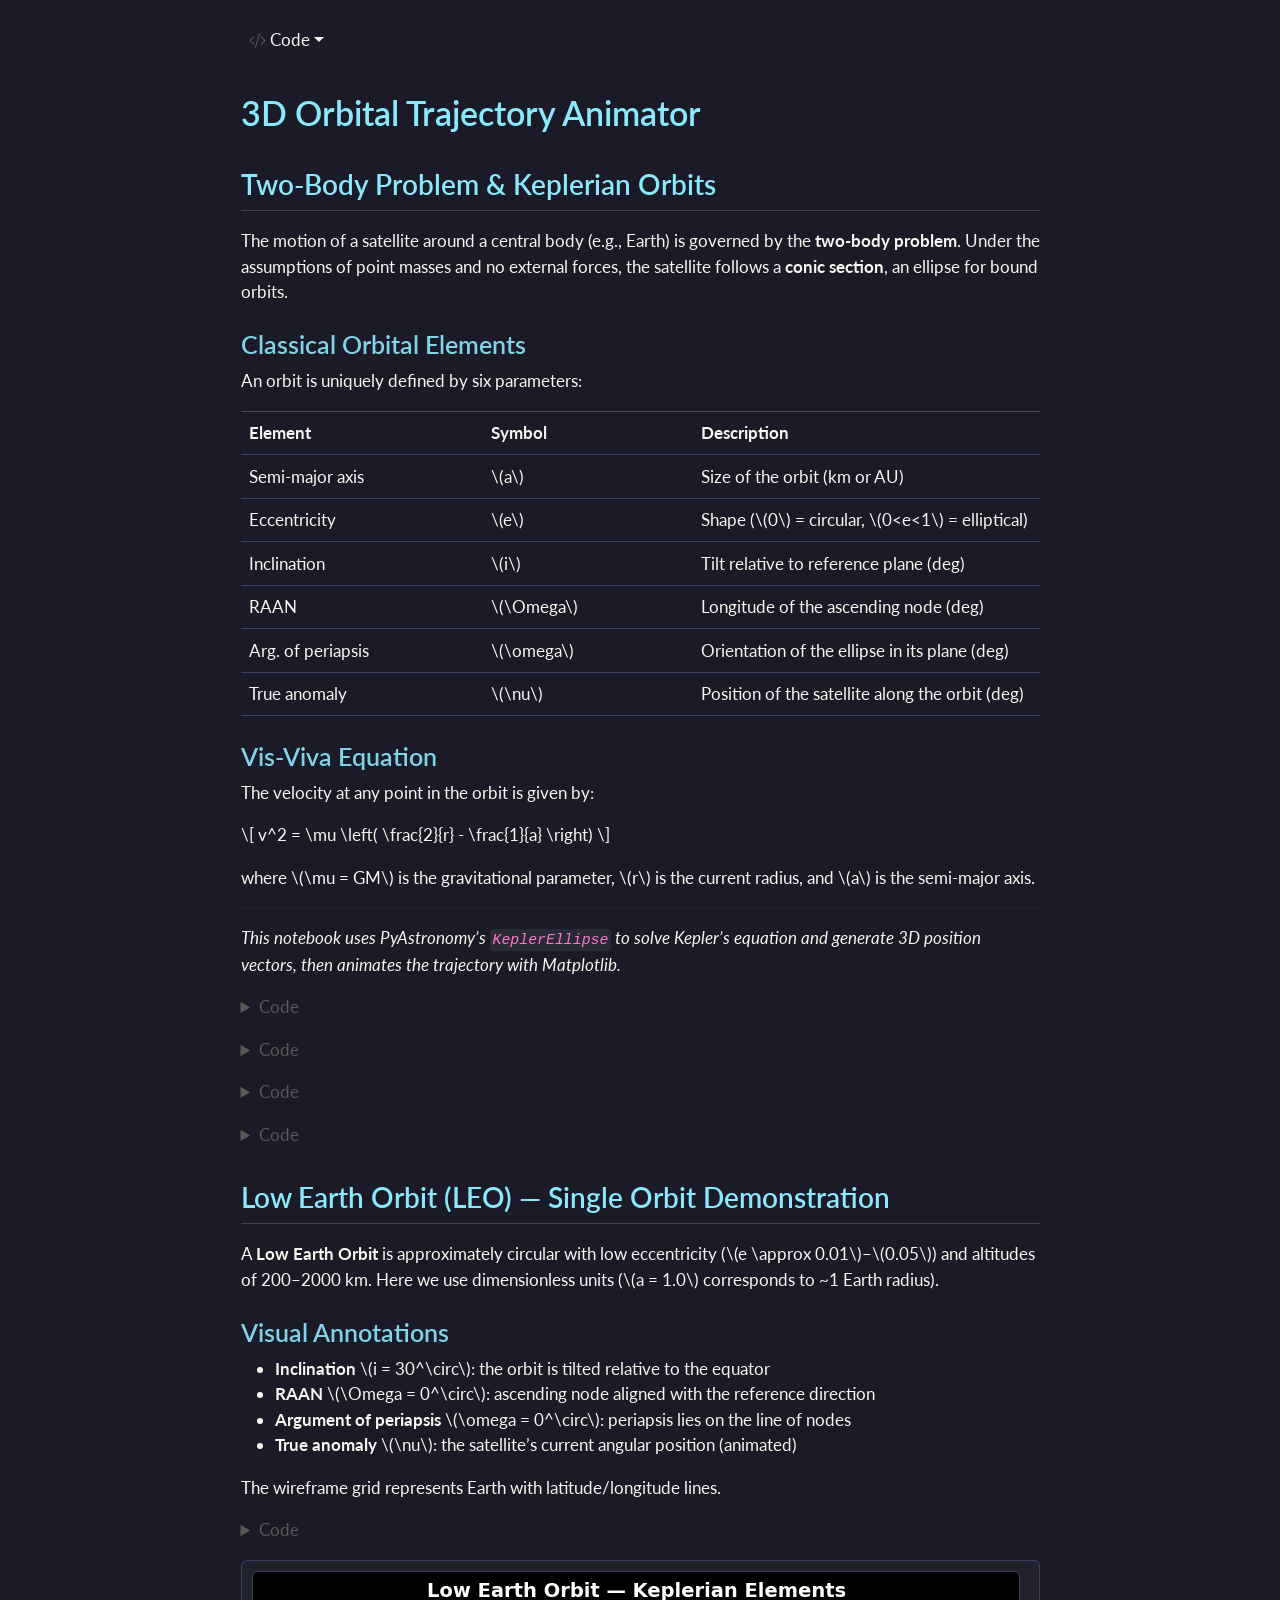
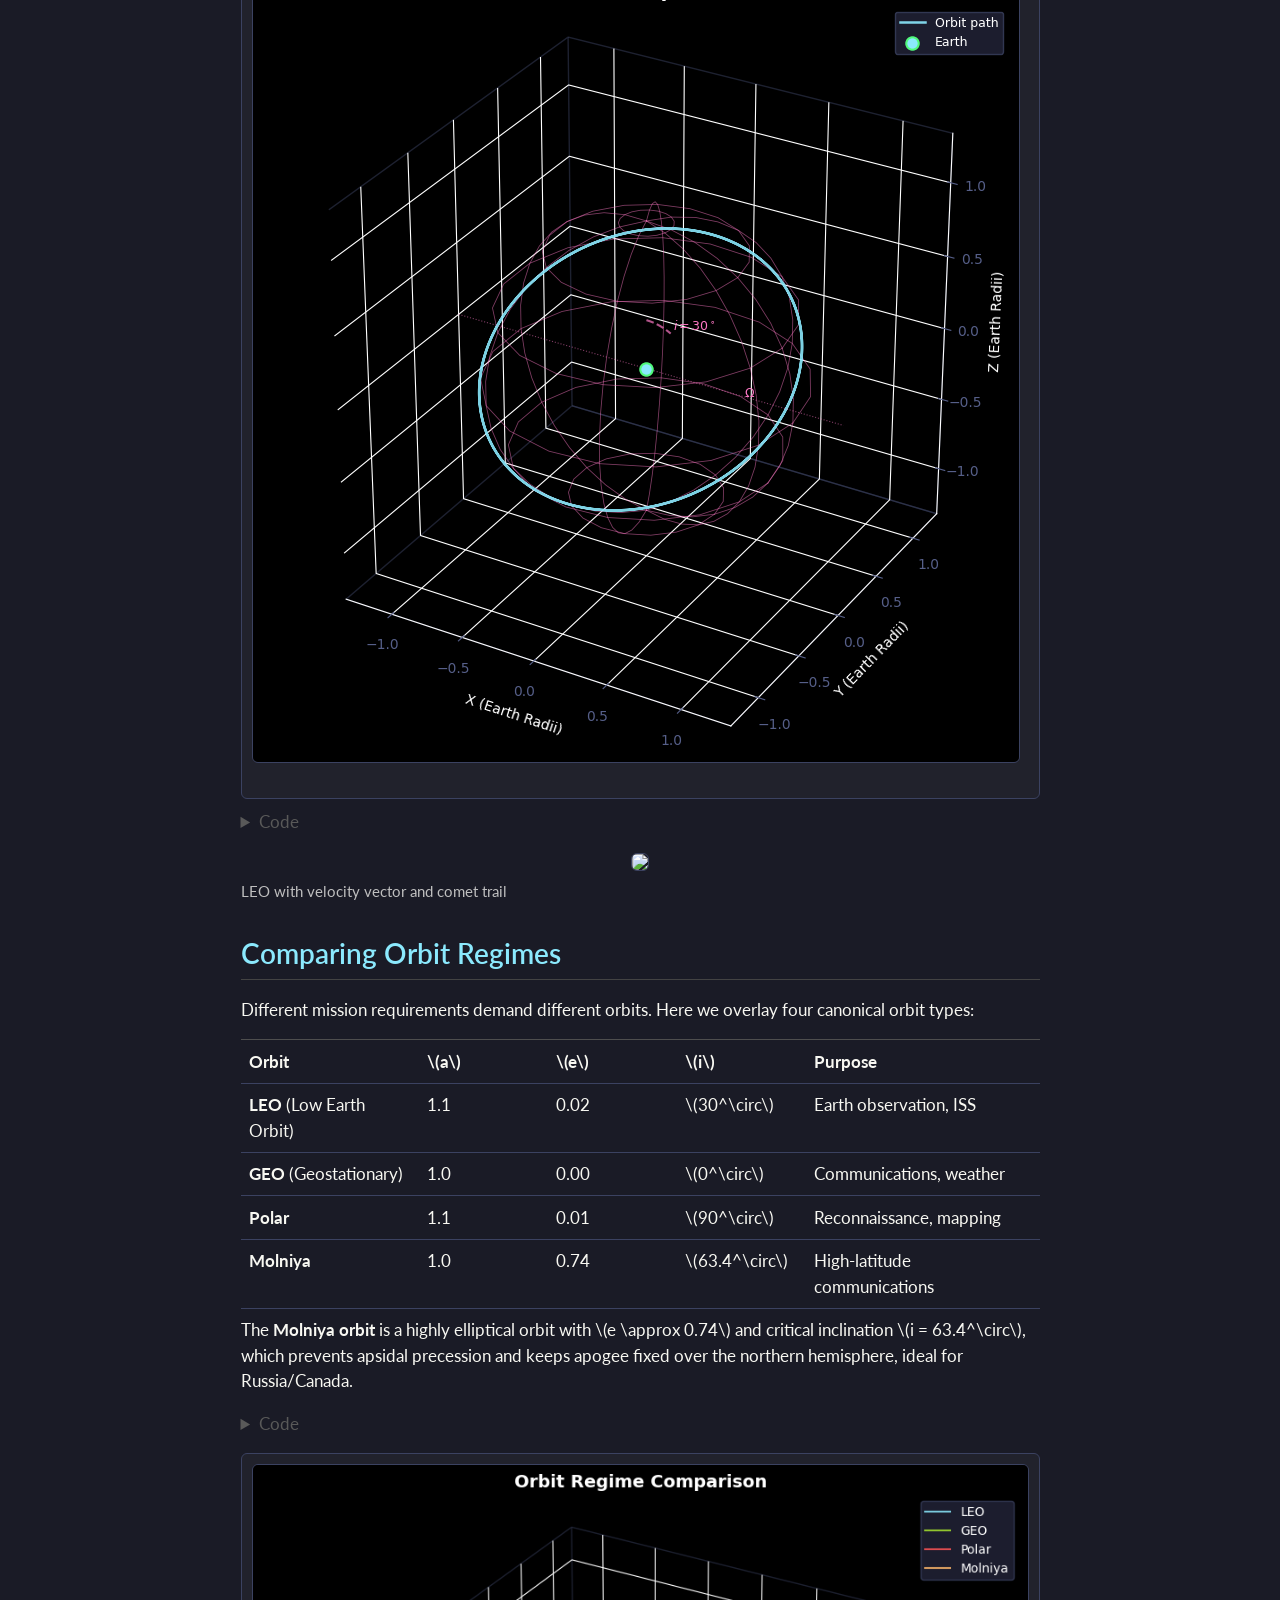
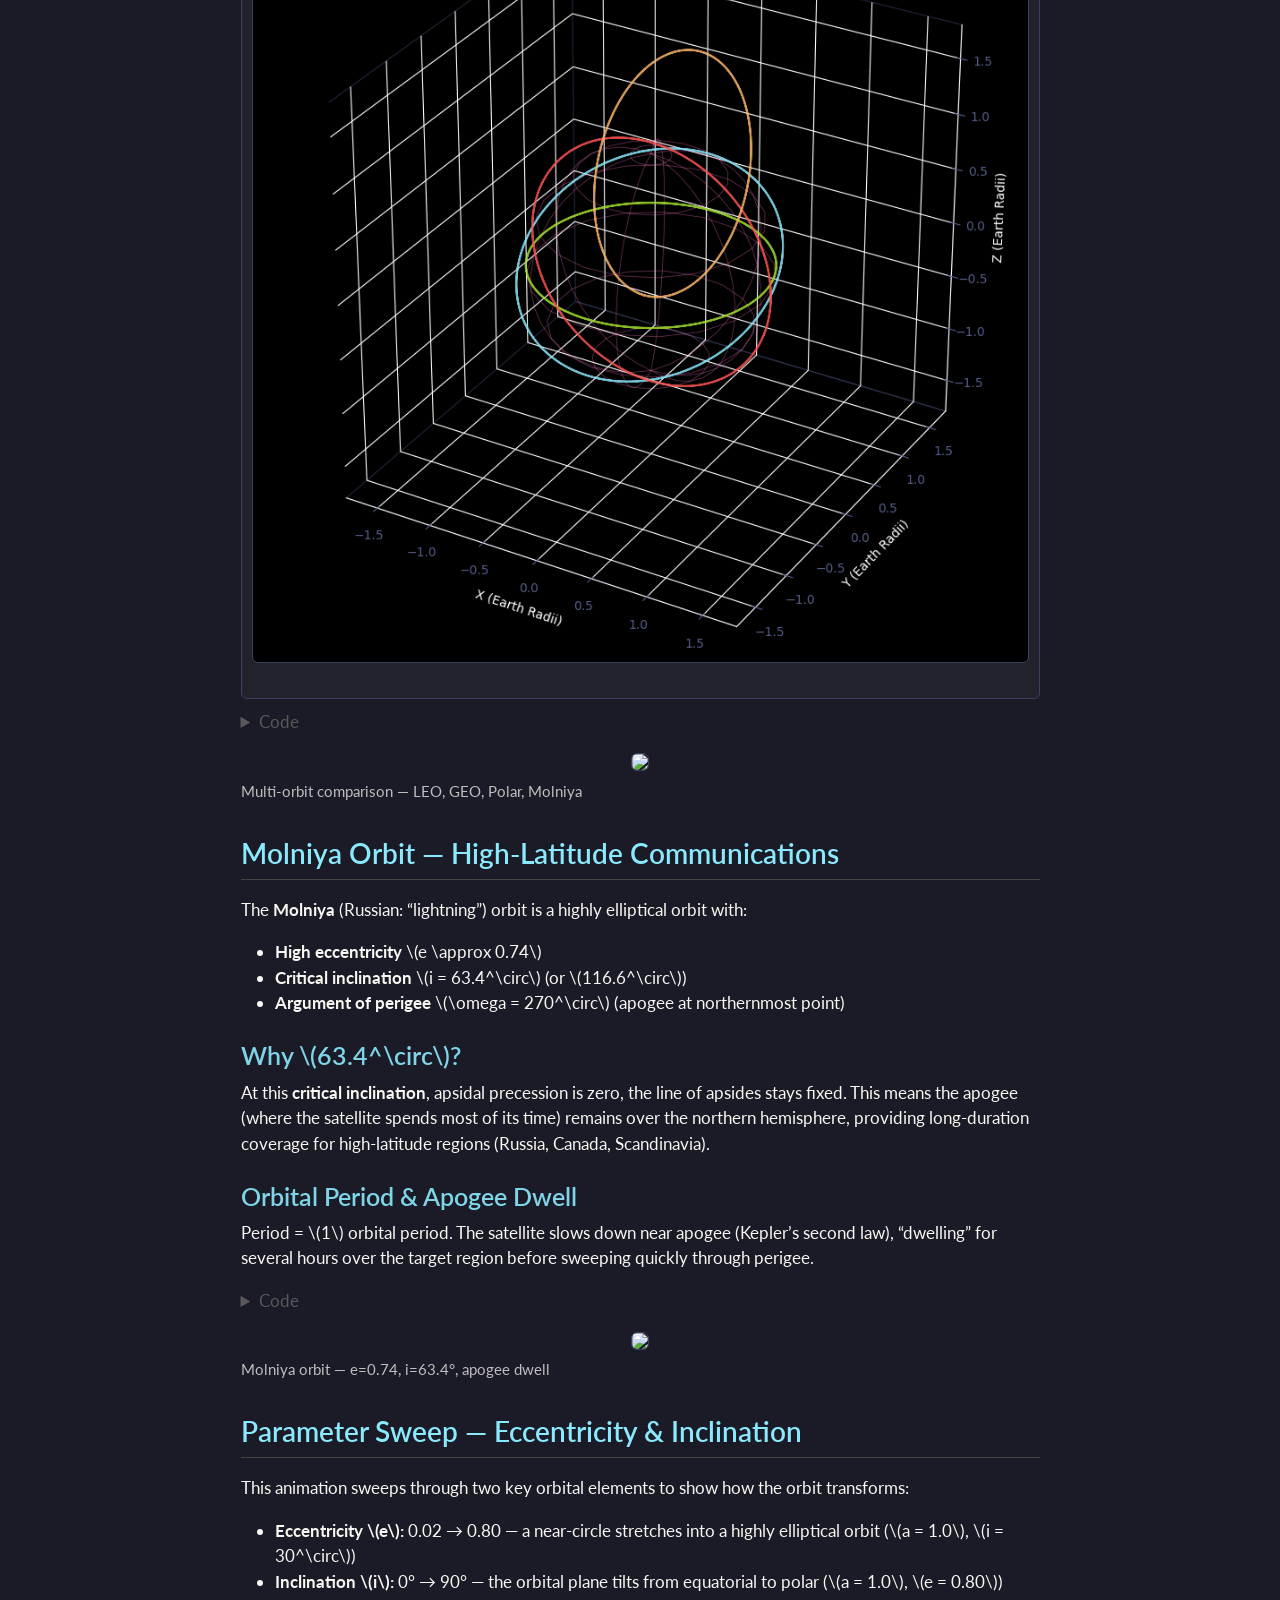
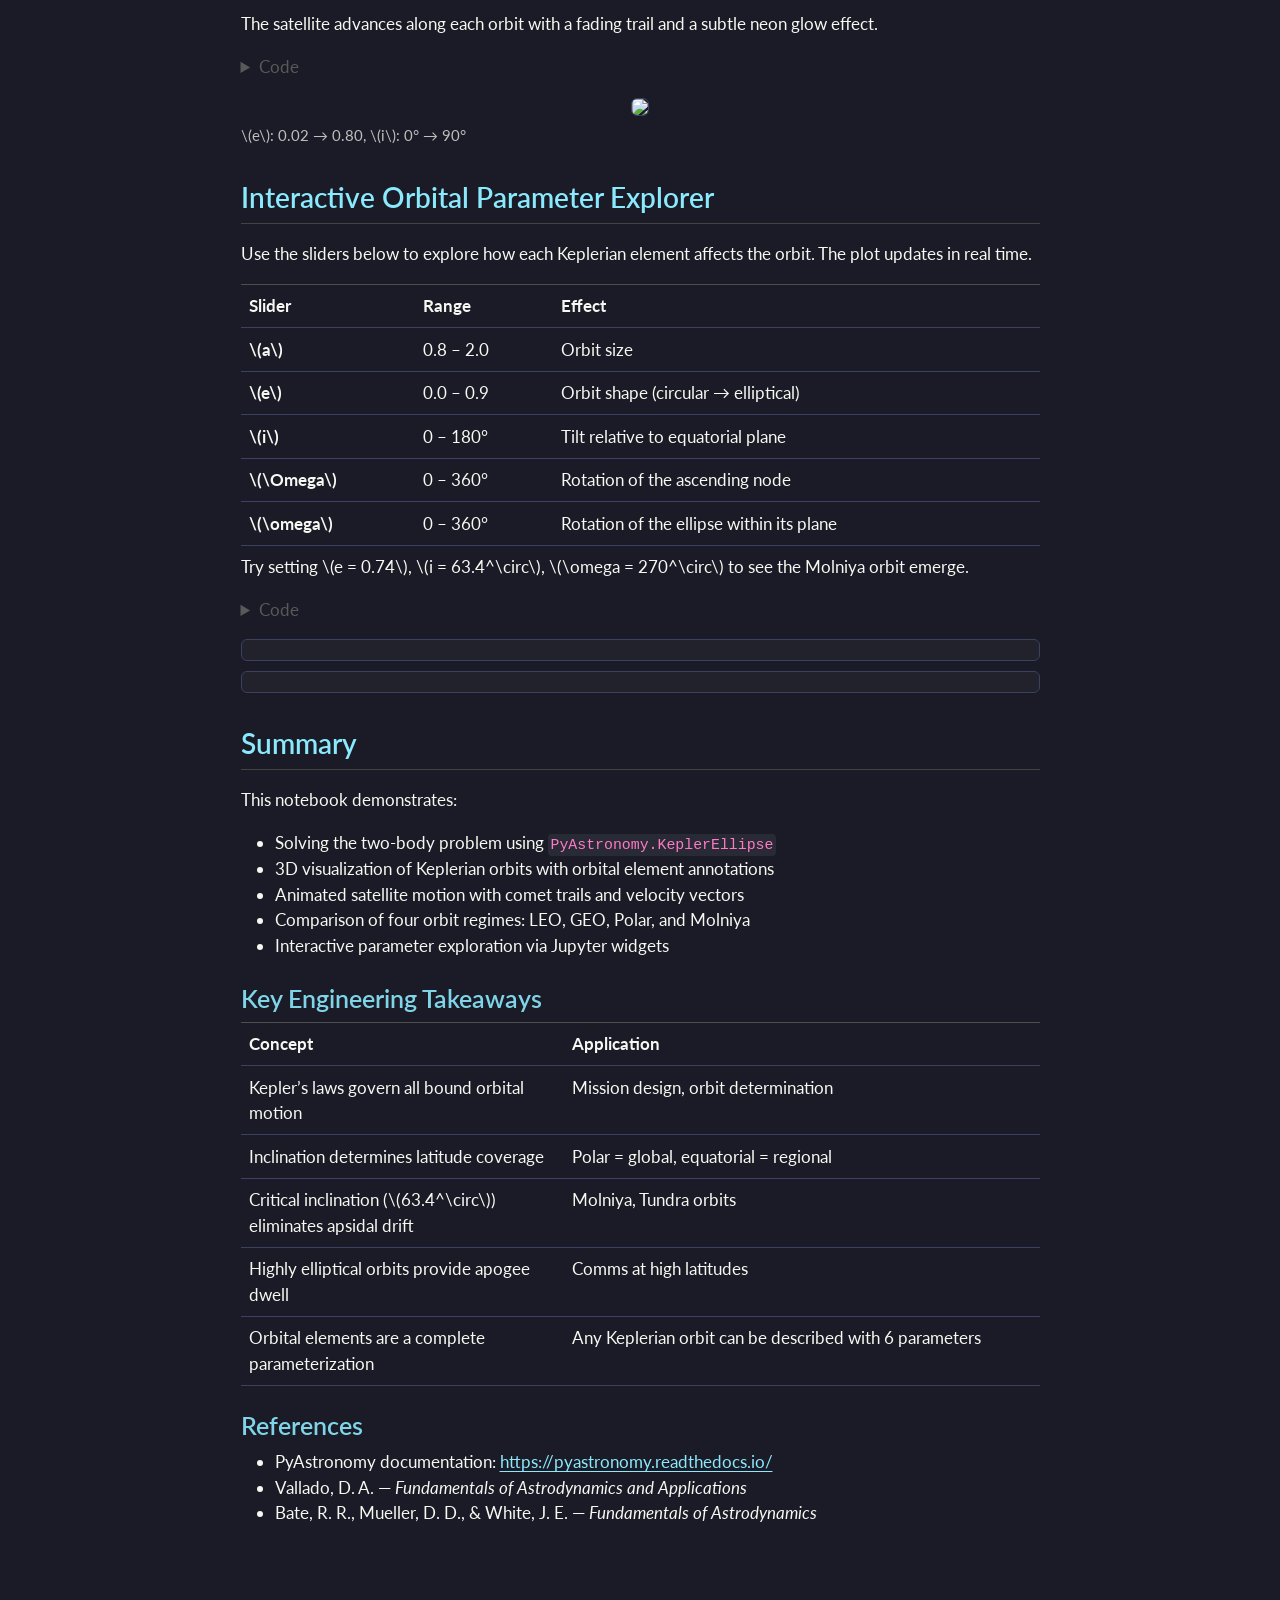
==== docs/index.html @ 3772745d "reorganize: create docs/ for GitHub Pages, src/ for notebook" ====
<!DOCTYPE html>
<html xmlns="http://www.w3.org/1999/xhtml" lang="en" xml:lang="en"><head>

<meta charset="utf-8">
<meta name="generator" content="quarto-1.9.37">

<meta name="viewport" content="width=device-width, initial-scale=1.0, user-scalable=yes">


<title>3D Orbital Trajectory Animator</title>
<style>
/* Default styles provided by pandoc.
** See https://pandoc.org/MANUAL.html#variables-for-html for config info.
*/
code{white-space: pre-wrap;}
span.smallcaps{font-variant: small-caps;}
div.columns{display: flex; gap: min(4vw, 1.5em);}
div.column{flex: auto; overflow-x: auto;}
div.hanging-indent{margin-left: 1.5em; text-indent: -1.5em;}
ul.task-list{list-style: none;}
ul.task-list li input[type="checkbox"] {
  width: 0.8em;
  margin: 0 0.8em 0.2em -1em; /* quarto-specific, see https://github.com/quarto-dev/quarto-cli/issues/4556 */ 
  vertical-align: middle;
}
/* CSS for syntax highlighting */
html { -webkit-text-size-adjust: 100%; }
pre > code.sourceCode { white-space: pre; position: relative; }
pre > code.sourceCode > span { display: inline-block; line-height: 1.25; }
pre > code.sourceCode > span:empty { height: 1.2em; }
.sourceCode { overflow: visible; }
code.sourceCode > span { color: inherit; text-decoration: inherit; }
div.sourceCode { margin: 1em 0; }
pre.sourceCode { margin: 0; }
@media screen {
div.sourceCode { overflow: auto; }
}
@media print {
pre > code.sourceCode { white-space: pre-wrap; }
pre > code.sourceCode > span { text-indent: -5em; padding-left: 5em; }
}
pre.numberSource code
  { counter-reset: source-line 0; }
pre.numberSource code > span
  { position: relative; left: -4em; counter-increment: source-line; }
pre.numberSource code > span > a:first-child::before
  { content: counter(source-line);
    position: relative; left: -1em; text-align: right; vertical-align: baseline;
    border: none; display: inline-block;
    -webkit-touch-callout: none; -webkit-user-select: none;
    -khtml-user-select: none; -moz-user-select: none;
    -ms-user-select: none; user-select: none;
    padding: 0 4px; width: 4em;
  }
pre.numberSource { margin-left: 3em;  padding-left: 4px; }
div.sourceCode
  {   }
@media screen {
pre > code.sourceCode > span > a:first-child::before { text-decoration: underline; }
}
</style>


<script src="https://cdn.jsdelivr.net/npm/jquery@3.5.1/dist/jquery.min.js" integrity="sha384-ZvpUoO/+PpLXR1lu4jmpXWu80pZlYUAfxl5NsBMWOEPSjUn/6Z/hRTt8+pR6L4N2" crossorigin="anonymous"></script><script src="orbit_files/libs/clipboard/clipboard.min.js"></script>
<script src="orbit_files/libs/quarto-html/quarto.js" type="module"></script>
<script src="orbit_files/libs/quarto-html/tabsets/tabsets.js" type="module"></script>
<script src="orbit_files/libs/quarto-html/popper.min.js"></script>
<script src="orbit_files/libs/quarto-html/tippy.umd.min.js"></script>
<script src="orbit_files/libs/quarto-html/anchor.min.js"></script>
<link href="orbit_files/libs/quarto-html/tippy.css" rel="stylesheet">
<link href="orbit_files/libs/quarto-html/quarto-syntax-highlighting-dark-0cda25dcbb8fe09c7138904322940710.css" rel="stylesheet" id="quarto-text-highlighting-styles">
<script src="orbit_files/libs/bootstrap/bootstrap.min.js"></script>
<link href="orbit_files/libs/bootstrap/bootstrap-icons.css" rel="stylesheet">
<link href="orbit_files/libs/bootstrap/bootstrap-71ffffcf2cde2f8da55c6de694be0aaf.min.css" rel="stylesheet" append-hash="true" id="quarto-bootstrap" data-mode="dark">
<script src="https://cdn.jsdelivr.net/npm/requirejs@2.3.6/require.min.js" integrity="sha384-c9c+LnTbwQ3aujuU7ULEPVvgLs+Fn6fJUvIGTsuu1ZcCf11fiEubah0ttpca4ntM sha384-6V1/AdqZRWk1KAlWbKBlGhN7VG4iE/yAZcO6NZPMF8od0vukrvr0tg4qY6NSrItx" crossorigin="anonymous"></script>

<script type="application/javascript">define('jquery', [],function() {return window.jQuery;})</script>
<script src="https://cdn.jsdelivr.net/npm/@jupyter-widgets/html-manager@*/dist/embed-amd.js" crossorigin="anonymous"></script>

  <script src="https://cdnjs.cloudflare.com/polyfill/v3/polyfill.min.js?features=es6"></script>
  <script defer="" src="https://cdn.jsdelivr.net/npm/mathjax@3/es5/tex-chtml-full.js" type="text/javascript"></script>

<script type="text/javascript">
const typesetMath = (el) => {
  if (window.MathJax) {
    // MathJax Typeset
    window.MathJax.typeset([el]);
  } else if (window.katex) {
    // KaTeX Render
    var mathElements = el.getElementsByClassName("math");
    var macros = [];
    for (var i = 0; i < mathElements.length; i++) {
      var texText = mathElements[i].firstChild;
      if (mathElements[i].tagName == "SPAN" && texText && texText.data) {
        window.katex.render(texText.data, mathElements[i], {
          displayMode: mathElements[i].classList.contains('display'),
          throwOnError: false,
          macros: macros,
          fleqn: false
        });
      }
    }
  }
}
window.Quarto = {
  typesetMath
};
</script>

<link rel="stylesheet" href="orbit.css">
</head>

<body class="fullcontent quarto-light">

<div id="quarto-content" class="page-columns page-rows-contents page-layout-article">

<main class="content" id="quarto-document-content">

<header id="title-block-header" class="quarto-title-block default">
<div class="quarto-title">
<div class="quarto-title-block"><div><h1 class="title">3D Orbital Trajectory Animator</h1><button type="button" class="btn code-tools-button dropdown-toggle" id="quarto-code-tools-menu" data-bs-toggle="dropdown" aria-expanded="false"><i class="bi"></i> Code</button><ul class="dropdown-menu dropdown-menu-end" aria-labelelledby="quarto-code-tools-menu"><li><a id="quarto-show-all-code" class="dropdown-item" href="javascript:void(0)" role="button">Show All Code</a></li><li><a id="quarto-hide-all-code" class="dropdown-item" href="javascript:void(0)" role="button">Hide All Code</a></li></ul></div></div>
</div>



<div class="quarto-title-meta">

    
  
    
  </div>
  


</header>


<section id="d-orbital-trajectory-animator" class="level1">
<h1>3D Orbital Trajectory Animator</h1>
<section id="two-body-problem-keplerian-orbits" class="level2">
<h2 class="anchored" data-anchor-id="two-body-problem-keplerian-orbits">Two-Body Problem &amp; Keplerian Orbits</h2>
<p>The motion of a satellite around a central body (e.g., Earth) is governed by the <strong>two-body problem</strong>. Under the assumptions of point masses and no external forces, the satellite follows a <strong>conic section</strong>, an ellipse for bound orbits.</p>
<section id="classical-orbital-elements" class="level3">
<h3 class="anchored" data-anchor-id="classical-orbital-elements">Classical Orbital Elements</h3>
<p>An orbit is uniquely defined by six parameters:</p>
<table class="caption-top table">
<colgroup>
<col style="width: 30%">
<col style="width: 26%">
<col style="width: 43%">
</colgroup>
<thead>
<tr class="header">
<th>Element</th>
<th>Symbol</th>
<th>Description</th>
</tr>
</thead>
<tbody>
<tr class="odd">
<td>Semi-major axis</td>
<td><span class="math inline">\(a\)</span></td>
<td>Size of the orbit (km or AU)</td>
</tr>
<tr class="even">
<td>Eccentricity</td>
<td><span class="math inline">\(e\)</span></td>
<td>Shape (<span class="math inline">\(0\)</span> = circular, <span class="math inline">\(0&lt;e&lt;1\)</span> = elliptical)</td>
</tr>
<tr class="odd">
<td>Inclination</td>
<td><span class="math inline">\(i\)</span></td>
<td>Tilt relative to reference plane (deg)</td>
</tr>
<tr class="even">
<td>RAAN</td>
<td><span class="math inline">\(\Omega\)</span></td>
<td>Longitude of the ascending node (deg)</td>
</tr>
<tr class="odd">
<td>Arg. of periapsis</td>
<td><span class="math inline">\(\omega\)</span></td>
<td>Orientation of the ellipse in its plane (deg)</td>
</tr>
<tr class="even">
<td>True anomaly</td>
<td><span class="math inline">\(\nu\)</span></td>
<td>Position of the satellite along the orbit (deg)</td>
</tr>
</tbody>
</table>
</section>
<section id="vis-viva-equation" class="level3">
<h3 class="anchored" data-anchor-id="vis-viva-equation">Vis-Viva Equation</h3>
<p>The velocity at any point in the orbit is given by:</p>
<p><span class="math display">\[
v^2 = \mu \left( \frac{2}{r} - \frac{1}{a} \right)
\]</span></p>
<p>where <span class="math inline">\(\mu = GM\)</span> is the gravitational parameter, <span class="math inline">\(r\)</span> is the current radius, and <span class="math inline">\(a\)</span> is the semi-major axis.</p>
<hr>
<p><em>This notebook uses PyAstronomy’s <code>KeplerEllipse</code> to solve Kepler’s equation and generate 3D position vectors, then animates the trajectory with Matplotlib.</em></p>
<div id="0d60ed4e" class="cell" data-execution_count="95">
<details class="code-fold">
<summary>Code</summary>
<div class="code-copy-outer-scaffold"><div class="sourceCode cell-code" id="cb1"><pre class="sourceCode python code-with-copy"><code class="sourceCode python"><span id="cb1-1"><a href="#cb1-1" aria-hidden="true" tabindex="-1"></a><span class="im">import</span> numpy <span class="im">as</span> np</span>
<span id="cb1-2"><a href="#cb1-2" aria-hidden="true" tabindex="-1"></a><span class="im">import</span> matplotlib.pyplot <span class="im">as</span> plt</span>
<span id="cb1-3"><a href="#cb1-3" aria-hidden="true" tabindex="-1"></a><span class="im">from</span> matplotlib <span class="im">import</span> animation</span>
<span id="cb1-4"><a href="#cb1-4" aria-hidden="true" tabindex="-1"></a><span class="im">from</span> matplotlib.animation <span class="im">import</span> PillowWriter</span>
<span id="cb1-5"><a href="#cb1-5" aria-hidden="true" tabindex="-1"></a><span class="im">from</span> matplotlib.patches <span class="im">import</span> FancyArrowPatch</span>
<span id="cb1-6"><a href="#cb1-6" aria-hidden="true" tabindex="-1"></a><span class="im">from</span> mpl_toolkits.mplot3d <span class="im">import</span> proj3d</span>
<span id="cb1-7"><a href="#cb1-7" aria-hidden="true" tabindex="-1"></a><span class="im">from</span> PyAstronomy <span class="im">import</span> pyasl</span>
<span id="cb1-8"><a href="#cb1-8" aria-hidden="true" tabindex="-1"></a></span>
<span id="cb1-9"><a href="#cb1-9" aria-hidden="true" tabindex="-1"></a>plt.rcParams.update(</span>
<span id="cb1-10"><a href="#cb1-10" aria-hidden="true" tabindex="-1"></a>    {</span>
<span id="cb1-11"><a href="#cb1-11" aria-hidden="true" tabindex="-1"></a>        <span class="st">"figure.facecolor"</span>: <span class="st">"#1a1b26"</span>,</span>
<span id="cb1-12"><a href="#cb1-12" aria-hidden="true" tabindex="-1"></a>        <span class="st">"axes.facecolor"</span>: <span class="st">"#1a1b26"</span>,</span>
<span id="cb1-13"><a href="#cb1-13" aria-hidden="true" tabindex="-1"></a>        <span class="st">"axes.edgecolor"</span>: <span class="st">"#3b4261"</span>,</span>
<span id="cb1-14"><a href="#cb1-14" aria-hidden="true" tabindex="-1"></a>        <span class="st">"axes.labelcolor"</span>: <span class="st">"#f8f8f2"</span>,</span>
<span id="cb1-15"><a href="#cb1-15" aria-hidden="true" tabindex="-1"></a>        <span class="st">"text.color"</span>: <span class="st">"#f8f8f2"</span>,</span>
<span id="cb1-16"><a href="#cb1-16" aria-hidden="true" tabindex="-1"></a>        <span class="st">"xtick.color"</span>: <span class="st">"#565f89"</span>,</span>
<span id="cb1-17"><a href="#cb1-17" aria-hidden="true" tabindex="-1"></a>        <span class="st">"ytick.color"</span>: <span class="st">"#565f89"</span>,</span>
<span id="cb1-18"><a href="#cb1-18" aria-hidden="true" tabindex="-1"></a>        <span class="st">"legend.facecolor"</span>: <span class="st">"#24253a"</span>,</span>
<span id="cb1-19"><a href="#cb1-19" aria-hidden="true" tabindex="-1"></a>        <span class="st">"legend.edgecolor"</span>: <span class="st">"#3b4261"</span>,</span>
<span id="cb1-20"><a href="#cb1-20" aria-hidden="true" tabindex="-1"></a>    }</span>
<span id="cb1-21"><a href="#cb1-21" aria-hidden="true" tabindex="-1"></a>)</span></code></pre></div><button title="Copy to Clipboard" class="code-copy-button"><i class="bi"></i></button></div>
</details>
</div>
<div id="4c863593" class="cell" data-execution_count="96">
<details class="code-fold">
<summary>Code</summary>
<div class="code-copy-outer-scaffold"><div class="sourceCode cell-code" id="cb2"><pre class="sourceCode python code-with-copy"><code class="sourceCode python"><span id="cb2-1"><a href="#cb2-1" aria-hidden="true" tabindex="-1"></a><span class="kw">def</span> draw_earth(ax, radius<span class="op">=</span><span class="fl">1.0</span>, color<span class="op">=</span><span class="st">"#ff79c6"</span>, linewidth<span class="op">=</span><span class="fl">0.6</span>, alpha<span class="op">=</span><span class="fl">0.6</span>):</span>
<span id="cb2-2"><a href="#cb2-2" aria-hidden="true" tabindex="-1"></a>    n_theta <span class="op">=</span> <span class="dv">20</span></span>
<span id="cb2-3"><a href="#cb2-3" aria-hidden="true" tabindex="-1"></a>    n_phi <span class="op">=</span> <span class="dv">20</span></span>
<span id="cb2-4"><a href="#cb2-4" aria-hidden="true" tabindex="-1"></a>    theta <span class="op">=</span> np.linspace(<span class="dv">0</span>, <span class="dv">2</span> <span class="op">*</span> np.pi, n_theta)</span>
<span id="cb2-5"><a href="#cb2-5" aria-hidden="true" tabindex="-1"></a>    phi <span class="op">=</span> np.linspace(<span class="op">-</span>np.pi <span class="op">/</span> <span class="dv">2</span>, np.pi <span class="op">/</span> <span class="dv">2</span>, n_phi)</span>
<span id="cb2-6"><a href="#cb2-6" aria-hidden="true" tabindex="-1"></a></span>
<span id="cb2-7"><a href="#cb2-7" aria-hidden="true" tabindex="-1"></a>    <span class="cf">for</span> i <span class="kw">in</span> <span class="bu">range</span>(<span class="dv">0</span>, n_phi, <span class="dv">3</span>):</span>
<span id="cb2-8"><a href="#cb2-8" aria-hidden="true" tabindex="-1"></a>        x <span class="op">=</span> radius <span class="op">*</span> np.cos(phi[i]) <span class="op">*</span> np.cos(theta)</span>
<span id="cb2-9"><a href="#cb2-9" aria-hidden="true" tabindex="-1"></a>        y <span class="op">=</span> radius <span class="op">*</span> np.cos(phi[i]) <span class="op">*</span> np.sin(theta)</span>
<span id="cb2-10"><a href="#cb2-10" aria-hidden="true" tabindex="-1"></a>        z <span class="op">=</span> radius <span class="op">*</span> np.sin(phi[i]) <span class="op">*</span> np.ones_like(theta)</span>
<span id="cb2-11"><a href="#cb2-11" aria-hidden="true" tabindex="-1"></a>        ax.plot(x, y, z, color<span class="op">=</span>color, linewidth<span class="op">=</span>linewidth, alpha<span class="op">=</span>alpha)</span>
<span id="cb2-12"><a href="#cb2-12" aria-hidden="true" tabindex="-1"></a></span>
<span id="cb2-13"><a href="#cb2-13" aria-hidden="true" tabindex="-1"></a>    <span class="cf">for</span> i <span class="kw">in</span> <span class="bu">range</span>(<span class="dv">0</span>, n_theta, <span class="dv">3</span>):</span>
<span id="cb2-14"><a href="#cb2-14" aria-hidden="true" tabindex="-1"></a>        x <span class="op">=</span> radius <span class="op">*</span> np.cos(phi) <span class="op">*</span> np.cos(theta[i])</span>
<span id="cb2-15"><a href="#cb2-15" aria-hidden="true" tabindex="-1"></a>        y <span class="op">=</span> radius <span class="op">*</span> np.cos(phi) <span class="op">*</span> np.sin(theta[i])</span>
<span id="cb2-16"><a href="#cb2-16" aria-hidden="true" tabindex="-1"></a>        z <span class="op">=</span> radius <span class="op">*</span> np.sin(phi)</span>
<span id="cb2-17"><a href="#cb2-17" aria-hidden="true" tabindex="-1"></a>        ax.plot(x, y, z, color<span class="op">=</span>color, linewidth<span class="op">=</span>linewidth, alpha<span class="op">=</span>alpha)</span></code></pre></div><button title="Copy to Clipboard" class="code-copy-button"><i class="bi"></i></button></div>
</details>
</div>
<div id="ac6c883a" class="cell" data-execution_count="97">
<details class="code-fold">
<summary>Code</summary>
<div class="code-copy-outer-scaffold"><div class="sourceCode cell-code" id="cb3"><pre class="sourceCode python code-with-copy"><code class="sourceCode python"><span id="cb3-1"><a href="#cb3-1" aria-hidden="true" tabindex="-1"></a><span class="kw">def</span> compute_orbit(</span>
<span id="cb3-2"><a href="#cb3-2" aria-hidden="true" tabindex="-1"></a>    a<span class="op">=</span><span class="fl">1.0</span>, per<span class="op">=</span><span class="fl">1.0</span>, e<span class="op">=</span><span class="fl">0.0</span>, Omega<span class="op">=</span><span class="fl">0.0</span>, i<span class="op">=</span><span class="fl">0.0</span>, w<span class="op">=</span><span class="fl">0.0</span>, n_orbits<span class="op">=</span><span class="dv">2</span>, n_points<span class="op">=</span><span class="dv">300</span></span>
<span id="cb3-3"><a href="#cb3-3" aria-hidden="true" tabindex="-1"></a>):</span>
<span id="cb3-4"><a href="#cb3-4" aria-hidden="true" tabindex="-1"></a>    ke <span class="op">=</span> pyasl.KeplerEllipse(a<span class="op">=</span>a, per<span class="op">=</span>per, e<span class="op">=</span>e, Omega<span class="op">=</span>Omega, i<span class="op">=</span>i, w<span class="op">=</span>w)</span>
<span id="cb3-5"><a href="#cb3-5" aria-hidden="true" tabindex="-1"></a>    t <span class="op">=</span> np.linspace(<span class="dv">0</span>, n_orbits <span class="op">*</span> per, n_points)</span>
<span id="cb3-6"><a href="#cb3-6" aria-hidden="true" tabindex="-1"></a>    pos <span class="op">=</span> ke.xyzPos(t)</span>
<span id="cb3-7"><a href="#cb3-7" aria-hidden="true" tabindex="-1"></a>    <span class="cf">return</span> pos, t, ke</span></code></pre></div><button title="Copy to Clipboard" class="code-copy-button"><i class="bi"></i></button></div>
</details>
</div>
<div id="f5ed2455" class="cell" data-execution_count="98">
<details class="code-fold">
<summary>Code</summary>
<div class="code-copy-outer-scaffold"><div class="sourceCode cell-code" id="cb4"><pre class="sourceCode python code-with-copy"><code class="sourceCode python"><span id="cb4-1"><a href="#cb4-1" aria-hidden="true" tabindex="-1"></a><span class="kw">def</span> animate_orbit(fig, ax, pos, frame_skip<span class="op">=</span><span class="dv">2</span>, trail_length<span class="op">=</span><span class="dv">40</span>, interval<span class="op">=</span><span class="dv">30</span>):</span>
<span id="cb4-2"><a href="#cb4-2" aria-hidden="true" tabindex="-1"></a>    n_frames <span class="op">=</span> <span class="bu">len</span>(pos)</span>
<span id="cb4-3"><a href="#cb4-3" aria-hidden="true" tabindex="-1"></a></span>
<span id="cb4-4"><a href="#cb4-4" aria-hidden="true" tabindex="-1"></a>    (sat_dot,) <span class="op">=</span> ax.plot(</span>
<span id="cb4-5"><a href="#cb4-5" aria-hidden="true" tabindex="-1"></a>        [], [], [], <span class="st">"wo"</span>, markersize<span class="op">=</span><span class="dv">8</span>, markeredgecolor<span class="op">=</span><span class="st">"white"</span>, markeredgewidth<span class="op">=</span><span class="fl">0.5</span></span>
<span id="cb4-6"><a href="#cb4-6" aria-hidden="true" tabindex="-1"></a>    )</span>
<span id="cb4-7"><a href="#cb4-7" aria-hidden="true" tabindex="-1"></a>    (trail_line,) <span class="op">=</span> ax.plot([], [], [], color<span class="op">=</span><span class="st">"#00e5ff"</span>, linewidth<span class="op">=</span><span class="fl">1.2</span>, alpha<span class="op">=</span><span class="fl">0.8</span>)</span>
<span id="cb4-8"><a href="#cb4-8" aria-hidden="true" tabindex="-1"></a>    trail_scat <span class="op">=</span> ax.scatter(</span>
<span id="cb4-9"><a href="#cb4-9" aria-hidden="true" tabindex="-1"></a>        [], [], [], c<span class="op">=</span>[], cmap<span class="op">=</span><span class="st">"plasma"</span>, alpha<span class="op">=</span><span class="fl">0.5</span>, s<span class="op">=</span><span class="dv">8</span>, vmin<span class="op">=</span><span class="dv">0</span>, vmax<span class="op">=</span><span class="dv">1</span></span>
<span id="cb4-10"><a href="#cb4-10" aria-hidden="true" tabindex="-1"></a>    )</span>
<span id="cb4-11"><a href="#cb4-11" aria-hidden="true" tabindex="-1"></a></span>
<span id="cb4-12"><a href="#cb4-12" aria-hidden="true" tabindex="-1"></a>    n_trail <span class="op">=</span> trail_length</span>
<span id="cb4-13"><a href="#cb4-13" aria-hidden="true" tabindex="-1"></a></span>
<span id="cb4-14"><a href="#cb4-14" aria-hidden="true" tabindex="-1"></a>    <span class="kw">def</span> setup_axes():</span>
<span id="cb4-15"><a href="#cb4-15" aria-hidden="true" tabindex="-1"></a>        ax.set_xlim(pos[:, <span class="dv">0</span>].<span class="bu">min</span>() <span class="op">*</span> <span class="fl">1.3</span>, pos[:, <span class="dv">0</span>].<span class="bu">max</span>() <span class="op">*</span> <span class="fl">1.3</span>)</span>
<span id="cb4-16"><a href="#cb4-16" aria-hidden="true" tabindex="-1"></a>        ax.set_ylim(pos[:, <span class="dv">1</span>].<span class="bu">min</span>() <span class="op">*</span> <span class="fl">1.3</span>, pos[:, <span class="dv">1</span>].<span class="bu">max</span>() <span class="op">*</span> <span class="fl">1.3</span>)</span>
<span id="cb4-17"><a href="#cb4-17" aria-hidden="true" tabindex="-1"></a>        ax.set_zlim(pos[:, <span class="dv">2</span>].<span class="bu">min</span>() <span class="op">*</span> <span class="fl">1.3</span>, pos[:, <span class="dv">2</span>].<span class="bu">max</span>() <span class="op">*</span> <span class="fl">1.3</span>)</span>
<span id="cb4-18"><a href="#cb4-18" aria-hidden="true" tabindex="-1"></a>        ax.set_box_aspect([<span class="dv">1</span>, <span class="dv">1</span>, <span class="dv">1</span>])</span>
<span id="cb4-19"><a href="#cb4-19" aria-hidden="true" tabindex="-1"></a>        ax.xaxis.pane.fill <span class="op">=</span> <span class="va">False</span></span>
<span id="cb4-20"><a href="#cb4-20" aria-hidden="true" tabindex="-1"></a>        ax.yaxis.pane.fill <span class="op">=</span> <span class="va">False</span></span>
<span id="cb4-21"><a href="#cb4-21" aria-hidden="true" tabindex="-1"></a>        ax.zaxis.pane.fill <span class="op">=</span> <span class="va">False</span></span>
<span id="cb4-22"><a href="#cb4-22" aria-hidden="true" tabindex="-1"></a>        ax.xaxis.pane.set_edgecolor(<span class="st">"gray"</span>)</span>
<span id="cb4-23"><a href="#cb4-23" aria-hidden="true" tabindex="-1"></a>        ax.yaxis.pane.set_edgecolor(<span class="st">"gray"</span>)</span>
<span id="cb4-24"><a href="#cb4-24" aria-hidden="true" tabindex="-1"></a>        ax.zaxis.pane.set_edgecolor(<span class="st">"gray"</span>)</span>
<span id="cb4-25"><a href="#cb4-25" aria-hidden="true" tabindex="-1"></a></span>
<span id="cb4-26"><a href="#cb4-26" aria-hidden="true" tabindex="-1"></a>    setup_axes()</span>
<span id="cb4-27"><a href="#cb4-27" aria-hidden="true" tabindex="-1"></a></span>
<span id="cb4-28"><a href="#cb4-28" aria-hidden="true" tabindex="-1"></a>    <span class="kw">def</span> init():</span>
<span id="cb4-29"><a href="#cb4-29" aria-hidden="true" tabindex="-1"></a>        trail_line.set_data([], [])</span>
<span id="cb4-30"><a href="#cb4-30" aria-hidden="true" tabindex="-1"></a>        trail_line.set_3d_properties([])</span>
<span id="cb4-31"><a href="#cb4-31" aria-hidden="true" tabindex="-1"></a>        sat_dot.set_data([], [])</span>
<span id="cb4-32"><a href="#cb4-32" aria-hidden="true" tabindex="-1"></a>        sat_dot.set_3d_properties([])</span>
<span id="cb4-33"><a href="#cb4-33" aria-hidden="true" tabindex="-1"></a>        <span class="cf">return</span> trail_line, sat_dot</span>
<span id="cb4-34"><a href="#cb4-34" aria-hidden="true" tabindex="-1"></a></span>
<span id="cb4-35"><a href="#cb4-35" aria-hidden="true" tabindex="-1"></a>    <span class="kw">def</span> update(frame):</span>
<span id="cb4-36"><a href="#cb4-36" aria-hidden="true" tabindex="-1"></a>        i <span class="op">=</span> frame <span class="op">*</span> frame_skip</span>
<span id="cb4-37"><a href="#cb4-37" aria-hidden="true" tabindex="-1"></a>        <span class="cf">if</span> i <span class="op">&gt;=</span> n_frames:</span>
<span id="cb4-38"><a href="#cb4-38" aria-hidden="true" tabindex="-1"></a>            i <span class="op">=</span> n_frames <span class="op">-</span> <span class="dv">1</span></span>
<span id="cb4-39"><a href="#cb4-39" aria-hidden="true" tabindex="-1"></a></span>
<span id="cb4-40"><a href="#cb4-40" aria-hidden="true" tabindex="-1"></a>        sat_dot.set_data([pos[i, <span class="dv">0</span>]], [pos[i, <span class="dv">1</span>]])</span>
<span id="cb4-41"><a href="#cb4-41" aria-hidden="true" tabindex="-1"></a>        sat_dot.set_3d_properties([pos[i, <span class="dv">2</span>]])</span>
<span id="cb4-42"><a href="#cb4-42" aria-hidden="true" tabindex="-1"></a></span>
<span id="cb4-43"><a href="#cb4-43" aria-hidden="true" tabindex="-1"></a>        start <span class="op">=</span> <span class="bu">max</span>(<span class="dv">0</span>, i <span class="op">-</span> n_trail)</span>
<span id="cb4-44"><a href="#cb4-44" aria-hidden="true" tabindex="-1"></a>        trail_pts <span class="op">=</span> pos[start : i <span class="op">+</span> <span class="dv">1</span>]</span>
<span id="cb4-45"><a href="#cb4-45" aria-hidden="true" tabindex="-1"></a>        trail_line.set_data(trail_pts[:, <span class="dv">0</span>], trail_pts[:, <span class="dv">1</span>])</span>
<span id="cb4-46"><a href="#cb4-46" aria-hidden="true" tabindex="-1"></a>        trail_line.set_3d_properties(trail_pts[:, <span class="dv">2</span>])</span>
<span id="cb4-47"><a href="#cb4-47" aria-hidden="true" tabindex="-1"></a></span>
<span id="cb4-48"><a href="#cb4-48" aria-hidden="true" tabindex="-1"></a>        trail_scat.set_offsets(trail_pts[:, :<span class="dv">2</span>])</span>
<span id="cb4-49"><a href="#cb4-49" aria-hidden="true" tabindex="-1"></a>        trail_scat.set_3d_properties(trail_pts[:, <span class="dv">2</span>], <span class="st">"z"</span>)</span>
<span id="cb4-50"><a href="#cb4-50" aria-hidden="true" tabindex="-1"></a>        ages <span class="op">=</span> np.linspace(<span class="dv">0</span>, <span class="dv">1</span>, <span class="bu">len</span>(trail_pts))</span>
<span id="cb4-51"><a href="#cb4-51" aria-hidden="true" tabindex="-1"></a>        trail_scat.set_array(ages)</span>
<span id="cb4-52"><a href="#cb4-52" aria-hidden="true" tabindex="-1"></a></span>
<span id="cb4-53"><a href="#cb4-53" aria-hidden="true" tabindex="-1"></a>        <span class="cf">return</span> trail_line, sat_dot, trail_scat</span>
<span id="cb4-54"><a href="#cb4-54" aria-hidden="true" tabindex="-1"></a></span>
<span id="cb4-55"><a href="#cb4-55" aria-hidden="true" tabindex="-1"></a>    n_anim_frames <span class="op">=</span> n_frames <span class="op">//</span> frame_skip</span>
<span id="cb4-56"><a href="#cb4-56" aria-hidden="true" tabindex="-1"></a>    anim <span class="op">=</span> animation.FuncAnimation(</span>
<span id="cb4-57"><a href="#cb4-57" aria-hidden="true" tabindex="-1"></a>        fig,</span>
<span id="cb4-58"><a href="#cb4-58" aria-hidden="true" tabindex="-1"></a>        update,</span>
<span id="cb4-59"><a href="#cb4-59" aria-hidden="true" tabindex="-1"></a>        frames<span class="op">=</span>n_anim_frames,</span>
<span id="cb4-60"><a href="#cb4-60" aria-hidden="true" tabindex="-1"></a>        init_func<span class="op">=</span>init,</span>
<span id="cb4-61"><a href="#cb4-61" aria-hidden="true" tabindex="-1"></a>        interval<span class="op">=</span>interval,</span>
<span id="cb4-62"><a href="#cb4-62" aria-hidden="true" tabindex="-1"></a>        blit<span class="op">=</span><span class="va">False</span>,</span>
<span id="cb4-63"><a href="#cb4-63" aria-hidden="true" tabindex="-1"></a>        repeat<span class="op">=</span><span class="va">True</span>,</span>
<span id="cb4-64"><a href="#cb4-64" aria-hidden="true" tabindex="-1"></a>    )</span>
<span id="cb4-65"><a href="#cb4-65" aria-hidden="true" tabindex="-1"></a>    <span class="cf">return</span> anim</span></code></pre></div><button title="Copy to Clipboard" class="code-copy-button"><i class="bi"></i></button></div>
</details>
</div>
</section>
</section>
<section id="low-earth-orbit-leo-single-orbit-demonstration" class="level2">
<h2 class="anchored" data-anchor-id="low-earth-orbit-leo-single-orbit-demonstration">Low Earth Orbit (LEO) — Single Orbit Demonstration</h2>
<p>A <strong>Low Earth Orbit</strong> is approximately circular with low eccentricity (<span class="math inline">\(e \approx 0.01\)</span>–<span class="math inline">\(0.05\)</span>) and altitudes of 200–2000 km. Here we use dimensionless units (<span class="math inline">\(a = 1.0\)</span> corresponds to ~1 Earth radius).</p>
<section id="visual-annotations" class="level3">
<h3 class="anchored" data-anchor-id="visual-annotations">Visual Annotations</h3>
<ul>
<li><strong>Inclination</strong> <span class="math inline">\(i = 30^\circ\)</span>: the orbit is tilted relative to the equator</li>
<li><strong>RAAN</strong> <span class="math inline">\(\Omega = 0^\circ\)</span>: ascending node aligned with the reference direction</li>
<li><strong>Argument of periapsis</strong> <span class="math inline">\(\omega = 0^\circ\)</span>: periapsis lies on the line of nodes</li>
<li><strong>True anomaly</strong> <span class="math inline">\(\nu\)</span>: the satellite’s current angular position (animated)</li>
</ul>
<p>The wireframe grid represents Earth with latitude/longitude lines.</p>
<div id="1f816ad7" class="cell" data-execution_count="99">
<details class="code-fold">
<summary>Code</summary>
<div class="code-copy-outer-scaffold"><div class="sourceCode cell-code" id="cb5"><pre class="sourceCode python code-with-copy"><code class="sourceCode python"><span id="cb5-1"><a href="#cb5-1" aria-hidden="true" tabindex="-1"></a><span class="kw">def</span> setup_3d_axes(ax, pos):</span>
<span id="cb5-2"><a href="#cb5-2" aria-hidden="true" tabindex="-1"></a>    limit <span class="op">=</span> pos[:, :<span class="dv">3</span>].<span class="bu">max</span>() <span class="op">*</span> <span class="fl">1.4</span></span>
<span id="cb5-3"><a href="#cb5-3" aria-hidden="true" tabindex="-1"></a>    ax.set_xlim([<span class="op">-</span>limit, limit])</span>
<span id="cb5-4"><a href="#cb5-4" aria-hidden="true" tabindex="-1"></a>    ax.set_ylim([<span class="op">-</span>limit, limit])</span>
<span id="cb5-5"><a href="#cb5-5" aria-hidden="true" tabindex="-1"></a>    ax.set_zlim([<span class="op">-</span>limit, limit])</span>
<span id="cb5-6"><a href="#cb5-6" aria-hidden="true" tabindex="-1"></a>    ax.set_box_aspect([<span class="dv">1</span>, <span class="dv">1</span>, <span class="dv">1</span>])</span>
<span id="cb5-7"><a href="#cb5-7" aria-hidden="true" tabindex="-1"></a>    ax.set_xlabel(<span class="st">"X (Earth Radii)"</span>)</span>
<span id="cb5-8"><a href="#cb5-8" aria-hidden="true" tabindex="-1"></a>    ax.set_ylabel(<span class="st">"Y (Earth Radii)"</span>)</span>
<span id="cb5-9"><a href="#cb5-9" aria-hidden="true" tabindex="-1"></a>    ax.set_zlabel(<span class="st">"Z (Earth Radii)"</span>)</span>
<span id="cb5-10"><a href="#cb5-10" aria-hidden="true" tabindex="-1"></a>    ax.xaxis.pane.fill <span class="op">=</span> <span class="va">False</span></span>
<span id="cb5-11"><a href="#cb5-11" aria-hidden="true" tabindex="-1"></a>    ax.yaxis.pane.fill <span class="op">=</span> <span class="va">False</span></span>
<span id="cb5-12"><a href="#cb5-12" aria-hidden="true" tabindex="-1"></a>    ax.zaxis.pane.fill <span class="op">=</span> <span class="va">False</span></span>
<span id="cb5-13"><a href="#cb5-13" aria-hidden="true" tabindex="-1"></a>    ax.xaxis.pane.set_edgecolor(<span class="st">"#3b4261"</span>)</span>
<span id="cb5-14"><a href="#cb5-14" aria-hidden="true" tabindex="-1"></a>    ax.yaxis.pane.set_edgecolor(<span class="st">"#3b4261"</span>)</span>
<span id="cb5-15"><a href="#cb5-15" aria-hidden="true" tabindex="-1"></a>    ax.zaxis.pane.set_edgecolor(<span class="st">"#3b4261"</span>)</span>
<span id="cb5-16"><a href="#cb5-16" aria-hidden="true" tabindex="-1"></a>    ax.tick_params(colors<span class="op">=</span><span class="st">"#565f89"</span>)</span>
<span id="cb5-17"><a href="#cb5-17" aria-hidden="true" tabindex="-1"></a></span>
<span id="cb5-18"><a href="#cb5-18" aria-hidden="true" tabindex="-1"></a></span>
<span id="cb5-19"><a href="#cb5-19" aria-hidden="true" tabindex="-1"></a><span class="kw">def</span> annotate_orbital_elements(ax, pos, ke):</span>
<span id="cb5-20"><a href="#cb5-20" aria-hidden="true" tabindex="-1"></a>    limit <span class="op">=</span> pos[:, :<span class="dv">3</span>].<span class="bu">max</span>() <span class="op">*</span> <span class="fl">1.4</span></span>
<span id="cb5-21"><a href="#cb5-21" aria-hidden="true" tabindex="-1"></a></span>
<span id="cb5-22"><a href="#cb5-22" aria-hidden="true" tabindex="-1"></a>    <span class="co"># Inclination arc</span></span>
<span id="cb5-23"><a href="#cb5-23" aria-hidden="true" tabindex="-1"></a>    <span class="cf">if</span> <span class="bu">hasattr</span>(ke, <span class="st">"i"</span>):</span>
<span id="cb5-24"><a href="#cb5-24" aria-hidden="true" tabindex="-1"></a>        i_deg <span class="op">=</span> ke.i</span>
<span id="cb5-25"><a href="#cb5-25" aria-hidden="true" tabindex="-1"></a>        i_rad <span class="op">=</span> np.radians(i_deg)</span>
<span id="cb5-26"><a href="#cb5-26" aria-hidden="true" tabindex="-1"></a>        arc_theta <span class="op">=</span> np.linspace(<span class="dv">0</span>, i_rad, <span class="dv">30</span>)</span>
<span id="cb5-27"><a href="#cb5-27" aria-hidden="true" tabindex="-1"></a>        arc_r <span class="op">=</span> pos.<span class="bu">max</span>() <span class="op">*</span> <span class="fl">0.35</span></span>
<span id="cb5-28"><a href="#cb5-28" aria-hidden="true" tabindex="-1"></a>        arc_x <span class="op">=</span> arc_r <span class="op">*</span> np.sin(arc_theta)</span>
<span id="cb5-29"><a href="#cb5-29" aria-hidden="true" tabindex="-1"></a>        arc_z <span class="op">=</span> arc_r <span class="op">*</span> np.cos(arc_theta)</span>
<span id="cb5-30"><a href="#cb5-30" aria-hidden="true" tabindex="-1"></a>        ax.plot(</span>
<span id="cb5-31"><a href="#cb5-31" aria-hidden="true" tabindex="-1"></a>            arc_x,</span>
<span id="cb5-32"><a href="#cb5-32" aria-hidden="true" tabindex="-1"></a>            np.zeros_like(arc_x),</span>
<span id="cb5-33"><a href="#cb5-33" aria-hidden="true" tabindex="-1"></a>            arc_z,</span>
<span id="cb5-34"><a href="#cb5-34" aria-hidden="true" tabindex="-1"></a>            <span class="st">"--"</span>,</span>
<span id="cb5-35"><a href="#cb5-35" aria-hidden="true" tabindex="-1"></a>            color<span class="op">=</span><span class="st">"#ff79c6"</span>,</span>
<span id="cb5-36"><a href="#cb5-36" aria-hidden="true" tabindex="-1"></a>            linewidth<span class="op">=</span><span class="fl">1.5</span>,</span>
<span id="cb5-37"><a href="#cb5-37" aria-hidden="true" tabindex="-1"></a>            alpha<span class="op">=</span><span class="fl">0.7</span>,</span>
<span id="cb5-38"><a href="#cb5-38" aria-hidden="true" tabindex="-1"></a>        )</span>
<span id="cb5-39"><a href="#cb5-39" aria-hidden="true" tabindex="-1"></a>        ax.text(</span>
<span id="cb5-40"><a href="#cb5-40" aria-hidden="true" tabindex="-1"></a>            arc_x[<span class="op">-</span><span class="dv">1</span>] <span class="op">*</span> <span class="fl">1.1</span>,</span>
<span id="cb5-41"><a href="#cb5-41" aria-hidden="true" tabindex="-1"></a>            <span class="dv">0</span>,</span>
<span id="cb5-42"><a href="#cb5-42" aria-hidden="true" tabindex="-1"></a>            arc_z[<span class="op">-</span><span class="dv">1</span>] <span class="op">*</span> <span class="fl">1.1</span>,</span>
<span id="cb5-43"><a href="#cb5-43" aria-hidden="true" tabindex="-1"></a>            <span class="ss">f"$i = </span><span class="sc">{</span>i_deg<span class="sc">:.0f}</span><span class="ss">^</span><span class="ch">\\</span><span class="ss">circ$"</span>,</span>
<span id="cb5-44"><a href="#cb5-44" aria-hidden="true" tabindex="-1"></a>            color<span class="op">=</span><span class="st">"#ff79c6"</span>,</span>
<span id="cb5-45"><a href="#cb5-45" aria-hidden="true" tabindex="-1"></a>            fontsize<span class="op">=</span><span class="dv">9</span>,</span>
<span id="cb5-46"><a href="#cb5-46" aria-hidden="true" tabindex="-1"></a>        )</span>
<span id="cb5-47"><a href="#cb5-47" aria-hidden="true" tabindex="-1"></a></span>
<span id="cb5-48"><a href="#cb5-48" aria-hidden="true" tabindex="-1"></a>    <span class="co"># Line of nodes</span></span>
<span id="cb5-49"><a href="#cb5-49" aria-hidden="true" tabindex="-1"></a>    nn <span class="op">=</span> <span class="dv">50</span></span>
<span id="cb5-50"><a href="#cb5-50" aria-hidden="true" tabindex="-1"></a>    node_line <span class="op">=</span> np.linspace(<span class="op">-</span>limit, limit, nn)</span>
<span id="cb5-51"><a href="#cb5-51" aria-hidden="true" tabindex="-1"></a>    ax.plot(</span>
<span id="cb5-52"><a href="#cb5-52" aria-hidden="true" tabindex="-1"></a>        node_line,</span>
<span id="cb5-53"><a href="#cb5-53" aria-hidden="true" tabindex="-1"></a>        np.zeros(nn),</span>
<span id="cb5-54"><a href="#cb5-54" aria-hidden="true" tabindex="-1"></a>        np.zeros(nn),</span>
<span id="cb5-55"><a href="#cb5-55" aria-hidden="true" tabindex="-1"></a>        color<span class="op">=</span><span class="st">"#ff79c6"</span>,</span>
<span id="cb5-56"><a href="#cb5-56" aria-hidden="true" tabindex="-1"></a>        linewidth<span class="op">=</span><span class="fl">0.8</span>,</span>
<span id="cb5-57"><a href="#cb5-57" aria-hidden="true" tabindex="-1"></a>        linestyle<span class="op">=</span><span class="st">":"</span>,</span>
<span id="cb5-58"><a href="#cb5-58" aria-hidden="true" tabindex="-1"></a>        alpha<span class="op">=</span><span class="fl">0.5</span>,</span>
<span id="cb5-59"><a href="#cb5-59" aria-hidden="true" tabindex="-1"></a>    )</span>
<span id="cb5-60"><a href="#cb5-60" aria-hidden="true" tabindex="-1"></a>    ax.text(limit <span class="op">*</span> <span class="fl">0.5</span>, <span class="dv">0</span>, <span class="dv">0</span>, <span class="vs">r"</span><span class="dv">$</span><span class="er">\</span><span class="vs">Omega</span><span class="dv">$</span><span class="vs">"</span>, color<span class="op">=</span><span class="st">"#ff79c6"</span>, fontsize<span class="op">=</span><span class="dv">9</span>)</span>
<span id="cb5-61"><a href="#cb5-61" aria-hidden="true" tabindex="-1"></a></span>
<span id="cb5-62"><a href="#cb5-62" aria-hidden="true" tabindex="-1"></a>    <span class="co"># Earth at origin</span></span>
<span id="cb5-63"><a href="#cb5-63" aria-hidden="true" tabindex="-1"></a>    ax.scatter(</span>
<span id="cb5-64"><a href="#cb5-64" aria-hidden="true" tabindex="-1"></a>        <span class="dv">0</span>,</span>
<span id="cb5-65"><a href="#cb5-65" aria-hidden="true" tabindex="-1"></a>        <span class="dv">0</span>,</span>
<span id="cb5-66"><a href="#cb5-66" aria-hidden="true" tabindex="-1"></a>        <span class="dv">0</span>,</span>
<span id="cb5-67"><a href="#cb5-67" aria-hidden="true" tabindex="-1"></a>        c<span class="op">=</span><span class="st">"#8be9fd"</span>,</span>
<span id="cb5-68"><a href="#cb5-68" aria-hidden="true" tabindex="-1"></a>        s<span class="op">=</span><span class="dv">80</span>,</span>
<span id="cb5-69"><a href="#cb5-69" aria-hidden="true" tabindex="-1"></a>        marker<span class="op">=</span><span class="st">"o"</span>,</span>
<span id="cb5-70"><a href="#cb5-70" aria-hidden="true" tabindex="-1"></a>        edgecolors<span class="op">=</span><span class="st">"#50fa7b"</span>,</span>
<span id="cb5-71"><a href="#cb5-71" aria-hidden="true" tabindex="-1"></a>        linewidth<span class="op">=</span><span class="fl">1.5</span>,</span>
<span id="cb5-72"><a href="#cb5-72" aria-hidden="true" tabindex="-1"></a>        zorder<span class="op">=</span><span class="dv">10</span>,</span>
<span id="cb5-73"><a href="#cb5-73" aria-hidden="true" tabindex="-1"></a>        label<span class="op">=</span><span class="st">"Earth"</span>,</span>
<span id="cb5-74"><a href="#cb5-74" aria-hidden="true" tabindex="-1"></a>    )</span>
<span id="cb5-75"><a href="#cb5-75" aria-hidden="true" tabindex="-1"></a></span>
<span id="cb5-76"><a href="#cb5-76" aria-hidden="true" tabindex="-1"></a></span>
<span id="cb5-77"><a href="#cb5-77" aria-hidden="true" tabindex="-1"></a>pos_leo, t_leo, ke_leo <span class="op">=</span> compute_orbit(</span>
<span id="cb5-78"><a href="#cb5-78" aria-hidden="true" tabindex="-1"></a>    a<span class="op">=</span><span class="fl">1.0</span>, per<span class="op">=</span><span class="fl">1.0</span>, e<span class="op">=</span><span class="fl">0.05</span>, i<span class="op">=</span><span class="fl">30.0</span>, Omega<span class="op">=</span><span class="fl">0.0</span>, w<span class="op">=</span><span class="fl">0.0</span>, n_orbits<span class="op">=</span><span class="dv">2</span>, n_points<span class="op">=</span><span class="dv">400</span></span>
<span id="cb5-79"><a href="#cb5-79" aria-hidden="true" tabindex="-1"></a>)</span>
<span id="cb5-80"><a href="#cb5-80" aria-hidden="true" tabindex="-1"></a></span>
<span id="cb5-81"><a href="#cb5-81" aria-hidden="true" tabindex="-1"></a>plt.style.use(<span class="st">"dark_background"</span>)</span>
<span id="cb5-82"><a href="#cb5-82" aria-hidden="true" tabindex="-1"></a>fig <span class="op">=</span> plt.figure(figsize<span class="op">=</span>(<span class="dv">10</span>, <span class="dv">8</span>))</span>
<span id="cb5-83"><a href="#cb5-83" aria-hidden="true" tabindex="-1"></a>ax <span class="op">=</span> fig.add_subplot(<span class="dv">111</span>, projection<span class="op">=</span><span class="st">"3d"</span>)</span>
<span id="cb5-84"><a href="#cb5-84" aria-hidden="true" tabindex="-1"></a>setup_3d_axes(ax, pos_leo)</span>
<span id="cb5-85"><a href="#cb5-85" aria-hidden="true" tabindex="-1"></a>draw_earth(ax, radius<span class="op">=</span><span class="fl">1.0</span>, color<span class="op">=</span><span class="st">"#ff79c6"</span>, alpha<span class="op">=</span><span class="fl">0.5</span>)</span>
<span id="cb5-86"><a href="#cb5-86" aria-hidden="true" tabindex="-1"></a></span>
<span id="cb5-87"><a href="#cb5-87" aria-hidden="true" tabindex="-1"></a>ax.plot(</span>
<span id="cb5-88"><a href="#cb5-88" aria-hidden="true" tabindex="-1"></a>    pos_leo[:, <span class="dv">0</span>],</span>
<span id="cb5-89"><a href="#cb5-89" aria-hidden="true" tabindex="-1"></a>    pos_leo[:, <span class="dv">1</span>],</span>
<span id="cb5-90"><a href="#cb5-90" aria-hidden="true" tabindex="-1"></a>    pos_leo[:, <span class="dv">2</span>],</span>
<span id="cb5-91"><a href="#cb5-91" aria-hidden="true" tabindex="-1"></a>    color<span class="op">=</span><span class="st">"#8be9fd"</span>,</span>
<span id="cb5-92"><a href="#cb5-92" aria-hidden="true" tabindex="-1"></a>    linewidth<span class="op">=</span><span class="fl">1.8</span>,</span>
<span id="cb5-93"><a href="#cb5-93" aria-hidden="true" tabindex="-1"></a>    alpha<span class="op">=</span><span class="fl">0.9</span>,</span>
<span id="cb5-94"><a href="#cb5-94" aria-hidden="true" tabindex="-1"></a>    label<span class="op">=</span><span class="st">"Orbit path"</span>,</span>
<span id="cb5-95"><a href="#cb5-95" aria-hidden="true" tabindex="-1"></a>)</span>
<span id="cb5-96"><a href="#cb5-96" aria-hidden="true" tabindex="-1"></a></span>
<span id="cb5-97"><a href="#cb5-97" aria-hidden="true" tabindex="-1"></a>annotate_orbital_elements(ax, pos_leo, ke_leo)</span>
<span id="cb5-98"><a href="#cb5-98" aria-hidden="true" tabindex="-1"></a>ax.legend(loc<span class="op">=</span><span class="st">"upper right"</span>, fontsize<span class="op">=</span><span class="dv">9</span>, facecolor<span class="op">=</span><span class="st">"#24253a"</span>, edgecolor<span class="op">=</span><span class="st">"#3b4261"</span>)</span>
<span id="cb5-99"><a href="#cb5-99" aria-hidden="true" tabindex="-1"></a>ax.set_title(</span>
<span id="cb5-100"><a href="#cb5-100" aria-hidden="true" tabindex="-1"></a>    <span class="st">"Low Earth Orbit — Keplerian Elements"</span>,</span>
<span id="cb5-101"><a href="#cb5-101" aria-hidden="true" tabindex="-1"></a>    color<span class="op">=</span><span class="st">"white"</span>,</span>
<span id="cb5-102"><a href="#cb5-102" aria-hidden="true" tabindex="-1"></a>    fontsize<span class="op">=</span><span class="dv">14</span>,</span>
<span id="cb5-103"><a href="#cb5-103" aria-hidden="true" tabindex="-1"></a>    fontweight<span class="op">=</span><span class="st">"bold"</span>,</span>
<span id="cb5-104"><a href="#cb5-104" aria-hidden="true" tabindex="-1"></a>)</span>
<span id="cb5-105"><a href="#cb5-105" aria-hidden="true" tabindex="-1"></a>plt.tight_layout()</span>
<span id="cb5-106"><a href="#cb5-106" aria-hidden="true" tabindex="-1"></a>plt.show()</span></code></pre></div><button title="Copy to Clipboard" class="code-copy-button"><i class="bi"></i></button></div>
</details>
<div class="cell-output cell-output-display">
<div>
<figure class="figure">
<p><img src="orbit_files/figure-html/cell-6-output-1.png" class="img-fluid figure-img"></p>
</figure>
</div>
</div>
</div>
<div id="bcc6f764" class="cell" data-execution_count="100">
<details class="code-fold">
<summary>Code</summary>
<div class="code-copy-outer-scaffold"><div class="sourceCode cell-code" id="cb6"><pre class="sourceCode python code-with-copy"><code class="sourceCode python"><span id="cb6-1"><a href="#cb6-1" aria-hidden="true" tabindex="-1"></a><span class="kw">class</span> Arrow3D(FancyArrowPatch):</span>
<span id="cb6-2"><a href="#cb6-2" aria-hidden="true" tabindex="-1"></a>    <span class="kw">def</span> <span class="fu">__init__</span>(<span class="va">self</span>, xs, ys, zs, <span class="op">*</span>args, <span class="op">**</span>kwargs):</span>
<span id="cb6-3"><a href="#cb6-3" aria-hidden="true" tabindex="-1"></a>        <span class="bu">super</span>().<span class="fu">__init__</span>((<span class="dv">0</span>, <span class="dv">0</span>), (<span class="dv">0</span>, <span class="dv">0</span>), <span class="op">*</span>args, <span class="op">**</span>kwargs)</span>
<span id="cb6-4"><a href="#cb6-4" aria-hidden="true" tabindex="-1"></a>        <span class="va">self</span>._verts3d <span class="op">=</span> xs, ys, zs</span>
<span id="cb6-5"><a href="#cb6-5" aria-hidden="true" tabindex="-1"></a></span>
<span id="cb6-6"><a href="#cb6-6" aria-hidden="true" tabindex="-1"></a>    <span class="kw">def</span> do_3d_projection(<span class="va">self</span>):</span>
<span id="cb6-7"><a href="#cb6-7" aria-hidden="true" tabindex="-1"></a>        xs3d, ys3d, zs3d <span class="op">=</span> <span class="va">self</span>._verts3d</span>
<span id="cb6-8"><a href="#cb6-8" aria-hidden="true" tabindex="-1"></a>        xs, ys, zs <span class="op">=</span> proj3d.proj_transform(xs3d, ys3d, zs3d, <span class="va">self</span>.axes.M)</span>
<span id="cb6-9"><a href="#cb6-9" aria-hidden="true" tabindex="-1"></a>        <span class="va">self</span>.set_positions((xs[<span class="dv">0</span>], ys[<span class="dv">0</span>]), (xs[<span class="dv">1</span>], ys[<span class="dv">1</span>]))</span>
<span id="cb6-10"><a href="#cb6-10" aria-hidden="true" tabindex="-1"></a>        <span class="cf">return</span> <span class="bu">min</span>(zs)</span>
<span id="cb6-11"><a href="#cb6-11" aria-hidden="true" tabindex="-1"></a></span>
<span id="cb6-12"><a href="#cb6-12" aria-hidden="true" tabindex="-1"></a></span>
<span id="cb6-13"><a href="#cb6-13" aria-hidden="true" tabindex="-1"></a><span class="kw">def</span> animate_leo_with_velocity():</span>
<span id="cb6-14"><a href="#cb6-14" aria-hidden="true" tabindex="-1"></a>    pos, t, ke <span class="op">=</span> compute_orbit(</span>
<span id="cb6-15"><a href="#cb6-15" aria-hidden="true" tabindex="-1"></a>        a<span class="op">=</span><span class="fl">1.0</span>, per<span class="op">=</span><span class="fl">1.0</span>, e<span class="op">=</span><span class="fl">0.05</span>, i<span class="op">=</span><span class="fl">30.0</span>, Omega<span class="op">=</span><span class="fl">0.0</span>, w<span class="op">=</span><span class="fl">0.0</span>, n_orbits<span class="op">=</span><span class="dv">2</span>, n_points<span class="op">=</span><span class="dv">400</span></span>
<span id="cb6-16"><a href="#cb6-16" aria-hidden="true" tabindex="-1"></a>    )</span>
<span id="cb6-17"><a href="#cb6-17" aria-hidden="true" tabindex="-1"></a></span>
<span id="cb6-18"><a href="#cb6-18" aria-hidden="true" tabindex="-1"></a>    fig <span class="op">=</span> plt.figure(figsize<span class="op">=</span>(<span class="dv">10</span>, <span class="dv">8</span>))</span>
<span id="cb6-19"><a href="#cb6-19" aria-hidden="true" tabindex="-1"></a>    ax <span class="op">=</span> fig.add_subplot(<span class="dv">111</span>, projection<span class="op">=</span><span class="st">"3d"</span>)</span>
<span id="cb6-20"><a href="#cb6-20" aria-hidden="true" tabindex="-1"></a>    setup_3d_axes(ax, pos)</span>
<span id="cb6-21"><a href="#cb6-21" aria-hidden="true" tabindex="-1"></a>    draw_earth(ax, radius<span class="op">=</span><span class="fl">1.0</span>, color<span class="op">=</span><span class="st">"#ff79c6"</span>, alpha<span class="op">=</span><span class="fl">0.5</span>)</span>
<span id="cb6-22"><a href="#cb6-22" aria-hidden="true" tabindex="-1"></a>    ax.plot(</span>
<span id="cb6-23"><a href="#cb6-23" aria-hidden="true" tabindex="-1"></a>        pos[:, <span class="dv">0</span>],</span>
<span id="cb6-24"><a href="#cb6-24" aria-hidden="true" tabindex="-1"></a>        pos[:, <span class="dv">1</span>],</span>
<span id="cb6-25"><a href="#cb6-25" aria-hidden="true" tabindex="-1"></a>        pos[:, <span class="dv">2</span>],</span>
<span id="cb6-26"><a href="#cb6-26" aria-hidden="true" tabindex="-1"></a>        color<span class="op">=</span><span class="st">"#3b4261"</span>,</span>
<span id="cb6-27"><a href="#cb6-27" aria-hidden="true" tabindex="-1"></a>        linewidth<span class="op">=</span><span class="fl">0.8</span>,</span>
<span id="cb6-28"><a href="#cb6-28" aria-hidden="true" tabindex="-1"></a>        alpha<span class="op">=</span><span class="fl">0.4</span>,</span>
<span id="cb6-29"><a href="#cb6-29" aria-hidden="true" tabindex="-1"></a>        label<span class="op">=</span><span class="st">"Full orbit"</span>,</span>
<span id="cb6-30"><a href="#cb6-30" aria-hidden="true" tabindex="-1"></a>    )</span>
<span id="cb6-31"><a href="#cb6-31" aria-hidden="true" tabindex="-1"></a>    ax.legend(loc<span class="op">=</span><span class="st">"upper right"</span>, fontsize<span class="op">=</span><span class="dv">9</span>, facecolor<span class="op">=</span><span class="st">"#24253a"</span>, edgecolor<span class="op">=</span><span class="st">"#3b4261"</span>)</span>
<span id="cb6-32"><a href="#cb6-32" aria-hidden="true" tabindex="-1"></a>    ax.set_title(<span class="st">"LEO — Animated"</span>, color<span class="op">=</span><span class="st">"white"</span>, fontsize<span class="op">=</span><span class="dv">14</span>, fontweight<span class="op">=</span><span class="st">"bold"</span>)</span>
<span id="cb6-33"><a href="#cb6-33" aria-hidden="true" tabindex="-1"></a></span>
<span id="cb6-34"><a href="#cb6-34" aria-hidden="true" tabindex="-1"></a>    (sat,) <span class="op">=</span> ax.plot(</span>
<span id="cb6-35"><a href="#cb6-35" aria-hidden="true" tabindex="-1"></a>        [], [], [], <span class="st">"wo"</span>, markersize<span class="op">=</span><span class="dv">8</span>, markeredgecolor<span class="op">=</span><span class="st">"white"</span>, markeredgewidth<span class="op">=</span><span class="dv">1</span></span>
<span id="cb6-36"><a href="#cb6-36" aria-hidden="true" tabindex="-1"></a>    )</span>
<span id="cb6-37"><a href="#cb6-37" aria-hidden="true" tabindex="-1"></a>    (trail,) <span class="op">=</span> ax.plot([], [], [], color<span class="op">=</span><span class="st">"#8be9fd"</span>, linewidth<span class="op">=</span><span class="dv">2</span>, alpha<span class="op">=</span><span class="fl">0.9</span>)</span>
<span id="cb6-38"><a href="#cb6-38" aria-hidden="true" tabindex="-1"></a>    vel_arrow <span class="op">=</span> Arrow3D(</span>
<span id="cb6-39"><a href="#cb6-39" aria-hidden="true" tabindex="-1"></a>        [<span class="dv">0</span>, <span class="dv">0</span>],</span>
<span id="cb6-40"><a href="#cb6-40" aria-hidden="true" tabindex="-1"></a>        [<span class="dv">0</span>, <span class="dv">0</span>],</span>
<span id="cb6-41"><a href="#cb6-41" aria-hidden="true" tabindex="-1"></a>        [<span class="dv">0</span>, <span class="dv">0</span>],</span>
<span id="cb6-42"><a href="#cb6-42" aria-hidden="true" tabindex="-1"></a>        mutation_scale<span class="op">=</span><span class="dv">15</span>,</span>
<span id="cb6-43"><a href="#cb6-43" aria-hidden="true" tabindex="-1"></a>        lw<span class="op">=</span><span class="dv">2</span>,</span>
<span id="cb6-44"><a href="#cb6-44" aria-hidden="true" tabindex="-1"></a>        arrowstyle<span class="op">=</span><span class="st">"-|&gt;"</span>,</span>
<span id="cb6-45"><a href="#cb6-45" aria-hidden="true" tabindex="-1"></a>        color<span class="op">=</span><span class="st">"#ff5555"</span>,</span>
<span id="cb6-46"><a href="#cb6-46" aria-hidden="true" tabindex="-1"></a>        visible<span class="op">=</span><span class="va">False</span>,</span>
<span id="cb6-47"><a href="#cb6-47" aria-hidden="true" tabindex="-1"></a>    )</span>
<span id="cb6-48"><a href="#cb6-48" aria-hidden="true" tabindex="-1"></a>    ax.add_artist(vel_arrow)</span>
<span id="cb6-49"><a href="#cb6-49" aria-hidden="true" tabindex="-1"></a></span>
<span id="cb6-50"><a href="#cb6-50" aria-hidden="true" tabindex="-1"></a>    trail_len <span class="op">=</span> <span class="dv">50</span></span>
<span id="cb6-51"><a href="#cb6-51" aria-hidden="true" tabindex="-1"></a>    dt <span class="op">=</span> t[<span class="dv">1</span>] <span class="op">-</span> t[<span class="dv">0</span>]</span>
<span id="cb6-52"><a href="#cb6-52" aria-hidden="true" tabindex="-1"></a></span>
<span id="cb6-53"><a href="#cb6-53" aria-hidden="true" tabindex="-1"></a>    <span class="kw">def</span> init():</span>
<span id="cb6-54"><a href="#cb6-54" aria-hidden="true" tabindex="-1"></a>        sat.set_data([], [])</span>
<span id="cb6-55"><a href="#cb6-55" aria-hidden="true" tabindex="-1"></a>        sat.set_3d_properties([])</span>
<span id="cb6-56"><a href="#cb6-56" aria-hidden="true" tabindex="-1"></a>        trail.set_data([], [])</span>
<span id="cb6-57"><a href="#cb6-57" aria-hidden="true" tabindex="-1"></a>        trail.set_3d_properties([])</span>
<span id="cb6-58"><a href="#cb6-58" aria-hidden="true" tabindex="-1"></a>        vel_arrow.set_visible(<span class="va">False</span>)</span>
<span id="cb6-59"><a href="#cb6-59" aria-hidden="true" tabindex="-1"></a>        <span class="cf">return</span> sat, trail, vel_arrow</span>
<span id="cb6-60"><a href="#cb6-60" aria-hidden="true" tabindex="-1"></a></span>
<span id="cb6-61"><a href="#cb6-61" aria-hidden="true" tabindex="-1"></a>    <span class="kw">def</span> update(frame):</span>
<span id="cb6-62"><a href="#cb6-62" aria-hidden="true" tabindex="-1"></a>        sat.set_data([pos[frame, <span class="dv">0</span>]], [pos[frame, <span class="dv">1</span>]])</span>
<span id="cb6-63"><a href="#cb6-63" aria-hidden="true" tabindex="-1"></a>        sat.set_3d_properties([pos[frame, <span class="dv">2</span>]])</span>
<span id="cb6-64"><a href="#cb6-64" aria-hidden="true" tabindex="-1"></a></span>
<span id="cb6-65"><a href="#cb6-65" aria-hidden="true" tabindex="-1"></a>        start <span class="op">=</span> <span class="bu">max</span>(<span class="dv">0</span>, frame <span class="op">-</span> trail_len)</span>
<span id="cb6-66"><a href="#cb6-66" aria-hidden="true" tabindex="-1"></a>        trail.set_data(pos[start : frame <span class="op">+</span> <span class="dv">1</span>, <span class="dv">0</span>], pos[start : frame <span class="op">+</span> <span class="dv">1</span>, <span class="dv">1</span>])</span>
<span id="cb6-67"><a href="#cb6-67" aria-hidden="true" tabindex="-1"></a>        trail.set_3d_properties(pos[start : frame <span class="op">+</span> <span class="dv">1</span>, <span class="dv">2</span>])</span>
<span id="cb6-68"><a href="#cb6-68" aria-hidden="true" tabindex="-1"></a></span>
<span id="cb6-69"><a href="#cb6-69" aria-hidden="true" tabindex="-1"></a>        <span class="cf">if</span> frame <span class="op">&gt;</span> <span class="dv">1</span>:</span>
<span id="cb6-70"><a href="#cb6-70" aria-hidden="true" tabindex="-1"></a>            v <span class="op">=</span> (pos[frame] <span class="op">-</span> pos[frame <span class="op">-</span> <span class="dv">1</span>]) <span class="op">/</span> dt</span>
<span id="cb6-71"><a href="#cb6-71" aria-hidden="true" tabindex="-1"></a>            v_norm <span class="op">=</span> v <span class="op">/</span> (np.linalg.norm(v) <span class="op">+</span> <span class="fl">1e-12</span>)</span>
<span id="cb6-72"><a href="#cb6-72" aria-hidden="true" tabindex="-1"></a>            arrow_scale <span class="op">=</span> <span class="fl">0.3</span></span>
<span id="cb6-73"><a href="#cb6-73" aria-hidden="true" tabindex="-1"></a>            tip <span class="op">=</span> pos[frame] <span class="op">+</span> v_norm <span class="op">*</span> arrow_scale</span>
<span id="cb6-74"><a href="#cb6-74" aria-hidden="true" tabindex="-1"></a>            vel_arrow.set_positions(pos[frame], tip)</span>
<span id="cb6-75"><a href="#cb6-75" aria-hidden="true" tabindex="-1"></a>            vel_arrow.set_visible(<span class="va">True</span>)</span>
<span id="cb6-76"><a href="#cb6-76" aria-hidden="true" tabindex="-1"></a>        <span class="cf">else</span>:</span>
<span id="cb6-77"><a href="#cb6-77" aria-hidden="true" tabindex="-1"></a>            vel_arrow.set_visible(<span class="va">False</span>)</span>
<span id="cb6-78"><a href="#cb6-78" aria-hidden="true" tabindex="-1"></a></span>
<span id="cb6-79"><a href="#cb6-79" aria-hidden="true" tabindex="-1"></a>        <span class="cf">return</span> sat, trail, vel_arrow</span>
<span id="cb6-80"><a href="#cb6-80" aria-hidden="true" tabindex="-1"></a></span>
<span id="cb6-81"><a href="#cb6-81" aria-hidden="true" tabindex="-1"></a>    anim <span class="op">=</span> animation.FuncAnimation(</span>
<span id="cb6-82"><a href="#cb6-82" aria-hidden="true" tabindex="-1"></a>        fig,</span>
<span id="cb6-83"><a href="#cb6-83" aria-hidden="true" tabindex="-1"></a>        update,</span>
<span id="cb6-84"><a href="#cb6-84" aria-hidden="true" tabindex="-1"></a>        frames<span class="op">=</span><span class="bu">len</span>(pos),</span>
<span id="cb6-85"><a href="#cb6-85" aria-hidden="true" tabindex="-1"></a>        init_func<span class="op">=</span>init,</span>
<span id="cb6-86"><a href="#cb6-86" aria-hidden="true" tabindex="-1"></a>        interval<span class="op">=</span><span class="dv">30</span>,</span>
<span id="cb6-87"><a href="#cb6-87" aria-hidden="true" tabindex="-1"></a>        blit<span class="op">=</span><span class="va">False</span>,</span>
<span id="cb6-88"><a href="#cb6-88" aria-hidden="true" tabindex="-1"></a>        repeat<span class="op">=</span><span class="va">True</span>,</span>
<span id="cb6-89"><a href="#cb6-89" aria-hidden="true" tabindex="-1"></a>    )</span>
<span id="cb6-90"><a href="#cb6-90" aria-hidden="true" tabindex="-1"></a>    <span class="cf">return</span> anim</span>
<span id="cb6-91"><a href="#cb6-91" aria-hidden="true" tabindex="-1"></a></span>
<span id="cb6-92"><a href="#cb6-92" aria-hidden="true" tabindex="-1"></a></span>
<span id="cb6-93"><a href="#cb6-93" aria-hidden="true" tabindex="-1"></a>ani <span class="op">=</span> animate_leo_with_velocity()</span>
<span id="cb6-94"><a href="#cb6-94" aria-hidden="true" tabindex="-1"></a><span class="im">from</span> matplotlib.animation <span class="im">import</span> PillowWriter</span>
<span id="cb6-95"><a href="#cb6-95" aria-hidden="true" tabindex="-1"></a></span>
<span id="cb6-96"><a href="#cb6-96" aria-hidden="true" tabindex="-1"></a>ani.save(<span class="st">"outputs/leo_animated.gif"</span>, writer<span class="op">=</span>PillowWriter(fps<span class="op">=</span><span class="dv">30</span>))</span>
<span id="cb6-97"><a href="#cb6-97" aria-hidden="true" tabindex="-1"></a>plt.close()</span></code></pre></div><button title="Copy to Clipboard" class="code-copy-button"><i class="bi"></i></button></div>
</details>
</div>
<div class="quarto-figure quarto-figure-center">
<figure class="figure">
<p><img src="outputs/leo_animated.gif" class="img-fluid figure-img"></p>
<figcaption>LEO with velocity vector and comet trail</figcaption>
</figure>
</div>
</section>
</section>
<section id="comparing-orbit-regimes" class="level2">
<h2 class="anchored" data-anchor-id="comparing-orbit-regimes">Comparing Orbit Regimes</h2>
<p>Different mission requirements demand different orbits. Here we overlay four canonical orbit types:</p>
<table class="caption-top table">
<colgroup>
<col style="width: 22%">
<col style="width: 16%">
<col style="width: 16%">
<col style="width: 16%">
<col style="width: 29%">
</colgroup>
<thead>
<tr class="header">
<th>Orbit</th>
<th><span class="math inline">\(a\)</span></th>
<th><span class="math inline">\(e\)</span></th>
<th><span class="math inline">\(i\)</span></th>
<th>Purpose</th>
</tr>
</thead>
<tbody>
<tr class="odd">
<td><strong>LEO</strong> (Low Earth Orbit)</td>
<td>1.1</td>
<td>0.02</td>
<td><span class="math inline">\(30^\circ\)</span></td>
<td>Earth observation, ISS</td>
</tr>
<tr class="even">
<td><strong>GEO</strong> (Geostationary)</td>
<td>1.0</td>
<td>0.00</td>
<td><span class="math inline">\(0^\circ\)</span></td>
<td>Communications, weather</td>
</tr>
<tr class="odd">
<td><strong>Polar</strong></td>
<td>1.1</td>
<td>0.01</td>
<td><span class="math inline">\(90^\circ\)</span></td>
<td>Reconnaissance, mapping</td>
</tr>
<tr class="even">
<td><strong>Molniya</strong></td>
<td>1.0</td>
<td>0.74</td>
<td><span class="math inline">\(63.4^\circ\)</span></td>
<td>High-latitude communications</td>
</tr>
</tbody>
</table>
<p>The <strong>Molniya orbit</strong> is a highly elliptical orbit with <span class="math inline">\(e \approx 0.74\)</span> and critical inclination <span class="math inline">\(i = 63.4^\circ\)</span>, which prevents apsidal precession and keeps apogee fixed over the northern hemisphere, ideal for Russia/Canada.</p>
<div id="1f9a709a" class="cell" data-execution_count="101">
<details class="code-fold">
<summary>Code</summary>
<div class="code-copy-outer-scaffold"><div class="sourceCode cell-code" id="cb7"><pre class="sourceCode python code-with-copy"><code class="sourceCode python"><span id="cb7-1"><a href="#cb7-1" aria-hidden="true" tabindex="-1"></a>orbits_config <span class="op">=</span> [</span>
<span id="cb7-2"><a href="#cb7-2" aria-hidden="true" tabindex="-1"></a>    <span class="bu">dict</span>(label<span class="op">=</span><span class="st">"LEO"</span>, a<span class="op">=</span><span class="fl">1.1</span>, e<span class="op">=</span><span class="fl">0.02</span>, i<span class="op">=</span><span class="fl">30.0</span>, Omega<span class="op">=</span><span class="dv">0</span>, w<span class="op">=</span><span class="dv">0</span>, color<span class="op">=</span><span class="st">"#8be9fd"</span>),</span>
<span id="cb7-3"><a href="#cb7-3" aria-hidden="true" tabindex="-1"></a>    <span class="bu">dict</span>(label<span class="op">=</span><span class="st">"GEO"</span>, a<span class="op">=</span><span class="fl">1.0</span>, e<span class="op">=</span><span class="fl">0.00</span>, i<span class="op">=</span><span class="fl">0.0</span>, Omega<span class="op">=</span><span class="dv">0</span>, w<span class="op">=</span><span class="dv">0</span>, color<span class="op">=</span><span class="st">"#a6e22e"</span>),</span>
<span id="cb7-4"><a href="#cb7-4" aria-hidden="true" tabindex="-1"></a>    <span class="bu">dict</span>(label<span class="op">=</span><span class="st">"Polar"</span>, a<span class="op">=</span><span class="fl">1.1</span>, e<span class="op">=</span><span class="fl">0.01</span>, i<span class="op">=</span><span class="fl">90.0</span>, Omega<span class="op">=</span><span class="dv">0</span>, w<span class="op">=</span><span class="dv">0</span>, color<span class="op">=</span><span class="st">"#ff5555"</span>),</span>
<span id="cb7-5"><a href="#cb7-5" aria-hidden="true" tabindex="-1"></a>    <span class="bu">dict</span>(label<span class="op">=</span><span class="st">"Molniya"</span>, a<span class="op">=</span><span class="fl">1.0</span>, e<span class="op">=</span><span class="fl">0.74</span>, i<span class="op">=</span><span class="fl">63.4</span>, Omega<span class="op">=</span><span class="dv">0</span>, w<span class="op">=</span><span class="dv">270</span>, color<span class="op">=</span><span class="st">"#ffb86c"</span>),</span>
<span id="cb7-6"><a href="#cb7-6" aria-hidden="true" tabindex="-1"></a>]</span>
<span id="cb7-7"><a href="#cb7-7" aria-hidden="true" tabindex="-1"></a></span>
<span id="cb7-8"><a href="#cb7-8" aria-hidden="true" tabindex="-1"></a>plt.style.use(<span class="st">"dark_background"</span>)</span>
<span id="cb7-9"><a href="#cb7-9" aria-hidden="true" tabindex="-1"></a>fig <span class="op">=</span> plt.figure(figsize<span class="op">=</span>(<span class="dv">12</span>, <span class="dv">9</span>))</span>
<span id="cb7-10"><a href="#cb7-10" aria-hidden="true" tabindex="-1"></a>ax <span class="op">=</span> fig.add_subplot(<span class="dv">111</span>, projection<span class="op">=</span><span class="st">"3d"</span>)</span>
<span id="cb7-11"><a href="#cb7-11" aria-hidden="true" tabindex="-1"></a></span>
<span id="cb7-12"><a href="#cb7-12" aria-hidden="true" tabindex="-1"></a>limit <span class="op">=</span> <span class="fl">1.8</span></span>
<span id="cb7-13"><a href="#cb7-13" aria-hidden="true" tabindex="-1"></a>ax.set_xlim([<span class="op">-</span>limit, limit])</span>
<span id="cb7-14"><a href="#cb7-14" aria-hidden="true" tabindex="-1"></a>ax.set_ylim([<span class="op">-</span>limit, limit])</span>
<span id="cb7-15"><a href="#cb7-15" aria-hidden="true" tabindex="-1"></a>ax.set_zlim([<span class="op">-</span>limit, limit])</span>
<span id="cb7-16"><a href="#cb7-16" aria-hidden="true" tabindex="-1"></a>ax.set_box_aspect([<span class="dv">1</span>, <span class="dv">1</span>, <span class="dv">1</span>])</span>
<span id="cb7-17"><a href="#cb7-17" aria-hidden="true" tabindex="-1"></a>ax.set_xlabel(<span class="st">"X (Earth Radii)"</span>)</span>
<span id="cb7-18"><a href="#cb7-18" aria-hidden="true" tabindex="-1"></a>ax.set_ylabel(<span class="st">"Y (Earth Radii)"</span>)</span>
<span id="cb7-19"><a href="#cb7-19" aria-hidden="true" tabindex="-1"></a>ax.set_zlabel(<span class="st">"Z (Earth Radii)"</span>)</span>
<span id="cb7-20"><a href="#cb7-20" aria-hidden="true" tabindex="-1"></a>ax.xaxis.pane.fill <span class="op">=</span> <span class="va">False</span></span>
<span id="cb7-21"><a href="#cb7-21" aria-hidden="true" tabindex="-1"></a>ax.yaxis.pane.fill <span class="op">=</span> <span class="va">False</span></span>
<span id="cb7-22"><a href="#cb7-22" aria-hidden="true" tabindex="-1"></a>ax.zaxis.pane.fill <span class="op">=</span> <span class="va">False</span></span>
<span id="cb7-23"><a href="#cb7-23" aria-hidden="true" tabindex="-1"></a>ax.xaxis.pane.set_edgecolor(<span class="st">"#3b4261"</span>)</span>
<span id="cb7-24"><a href="#cb7-24" aria-hidden="true" tabindex="-1"></a>ax.yaxis.pane.set_edgecolor(<span class="st">"#3b4261"</span>)</span>
<span id="cb7-25"><a href="#cb7-25" aria-hidden="true" tabindex="-1"></a>ax.zaxis.pane.set_edgecolor(<span class="st">"#3b4261"</span>)</span>
<span id="cb7-26"><a href="#cb7-26" aria-hidden="true" tabindex="-1"></a>ax.tick_params(colors<span class="op">=</span><span class="st">"#565f89"</span>)</span>
<span id="cb7-27"><a href="#cb7-27" aria-hidden="true" tabindex="-1"></a>ax.set_title(<span class="st">"Orbit Regime Comparison"</span>, color<span class="op">=</span><span class="st">"white"</span>, fontsize<span class="op">=</span><span class="dv">14</span>, fontweight<span class="op">=</span><span class="st">"bold"</span>)</span>
<span id="cb7-28"><a href="#cb7-28" aria-hidden="true" tabindex="-1"></a></span>
<span id="cb7-29"><a href="#cb7-29" aria-hidden="true" tabindex="-1"></a>draw_earth(ax, radius<span class="op">=</span><span class="fl">1.0</span>, color<span class="op">=</span><span class="st">"#ff79c6"</span>, alpha<span class="op">=</span><span class="fl">0.4</span>)</span>
<span id="cb7-30"><a href="#cb7-30" aria-hidden="true" tabindex="-1"></a></span>
<span id="cb7-31"><a href="#cb7-31" aria-hidden="true" tabindex="-1"></a>orbit_data <span class="op">=</span> {}</span>
<span id="cb7-32"><a href="#cb7-32" aria-hidden="true" tabindex="-1"></a><span class="cf">for</span> cfg <span class="kw">in</span> orbits_config:</span>
<span id="cb7-33"><a href="#cb7-33" aria-hidden="true" tabindex="-1"></a>    pos, _, _ <span class="op">=</span> compute_orbit(</span>
<span id="cb7-34"><a href="#cb7-34" aria-hidden="true" tabindex="-1"></a>        a<span class="op">=</span>cfg[<span class="st">"a"</span>],</span>
<span id="cb7-35"><a href="#cb7-35" aria-hidden="true" tabindex="-1"></a>        e<span class="op">=</span>cfg[<span class="st">"e"</span>],</span>
<span id="cb7-36"><a href="#cb7-36" aria-hidden="true" tabindex="-1"></a>        i<span class="op">=</span>cfg[<span class="st">"i"</span>],</span>
<span id="cb7-37"><a href="#cb7-37" aria-hidden="true" tabindex="-1"></a>        Omega<span class="op">=</span>cfg[<span class="st">"Omega"</span>],</span>
<span id="cb7-38"><a href="#cb7-38" aria-hidden="true" tabindex="-1"></a>        w<span class="op">=</span>cfg[<span class="st">"w"</span>],</span>
<span id="cb7-39"><a href="#cb7-39" aria-hidden="true" tabindex="-1"></a>        n_orbits<span class="op">=</span><span class="dv">2</span>,</span>
<span id="cb7-40"><a href="#cb7-40" aria-hidden="true" tabindex="-1"></a>        n_points<span class="op">=</span><span class="dv">400</span>,</span>
<span id="cb7-41"><a href="#cb7-41" aria-hidden="true" tabindex="-1"></a>    )</span>
<span id="cb7-42"><a href="#cb7-42" aria-hidden="true" tabindex="-1"></a>    orbit_data[cfg[<span class="st">"label"</span>]] <span class="op">=</span> pos</span>
<span id="cb7-43"><a href="#cb7-43" aria-hidden="true" tabindex="-1"></a>    ax.plot(</span>
<span id="cb7-44"><a href="#cb7-44" aria-hidden="true" tabindex="-1"></a>        pos[:, <span class="dv">0</span>],</span>
<span id="cb7-45"><a href="#cb7-45" aria-hidden="true" tabindex="-1"></a>        pos[:, <span class="dv">1</span>],</span>
<span id="cb7-46"><a href="#cb7-46" aria-hidden="true" tabindex="-1"></a>        pos[:, <span class="dv">2</span>],</span>
<span id="cb7-47"><a href="#cb7-47" aria-hidden="true" tabindex="-1"></a>        color<span class="op">=</span>cfg[<span class="st">"color"</span>],</span>
<span id="cb7-48"><a href="#cb7-48" aria-hidden="true" tabindex="-1"></a>        linewidth<span class="op">=</span><span class="fl">1.5</span>,</span>
<span id="cb7-49"><a href="#cb7-49" aria-hidden="true" tabindex="-1"></a>        alpha<span class="op">=</span><span class="fl">0.85</span>,</span>
<span id="cb7-50"><a href="#cb7-50" aria-hidden="true" tabindex="-1"></a>        label<span class="op">=</span>cfg[<span class="st">"label"</span>],</span>
<span id="cb7-51"><a href="#cb7-51" aria-hidden="true" tabindex="-1"></a>    )</span>
<span id="cb7-52"><a href="#cb7-52" aria-hidden="true" tabindex="-1"></a></span>
<span id="cb7-53"><a href="#cb7-53" aria-hidden="true" tabindex="-1"></a>ax.legend(loc<span class="op">=</span><span class="st">"upper right"</span>, fontsize<span class="op">=</span><span class="dv">10</span>, facecolor<span class="op">=</span><span class="st">"#24253a"</span>, edgecolor<span class="op">=</span><span class="st">"#3b4261"</span>)</span>
<span id="cb7-54"><a href="#cb7-54" aria-hidden="true" tabindex="-1"></a>plt.tight_layout()</span>
<span id="cb7-55"><a href="#cb7-55" aria-hidden="true" tabindex="-1"></a>plt.show()</span></code></pre></div><button title="Copy to Clipboard" class="code-copy-button"><i class="bi"></i></button></div>
</details>
<div class="cell-output cell-output-display">
<div>
<figure class="figure">
<p><img src="orbit_files/figure-html/cell-8-output-1.png" class="img-fluid figure-img"></p>
</figure>
</div>
</div>
</div>
<div id="6efc53ce" class="cell" data-execution_count="102">
<details class="code-fold">
<summary>Code</summary>
<div class="code-copy-outer-scaffold"><div class="sourceCode cell-code" id="cb8"><pre class="sourceCode python code-with-copy"><code class="sourceCode python"><span id="cb8-1"><a href="#cb8-1" aria-hidden="true" tabindex="-1"></a><span class="kw">def</span> animate_multi_orbit(orbit_data, n_frames<span class="op">=</span><span class="dv">200</span>, interval<span class="op">=</span><span class="dv">40</span>):</span>
<span id="cb8-2"><a href="#cb8-2" aria-hidden="true" tabindex="-1"></a>    fig <span class="op">=</span> plt.figure(figsize<span class="op">=</span>(<span class="dv">12</span>, <span class="dv">9</span>))</span>
<span id="cb8-3"><a href="#cb8-3" aria-hidden="true" tabindex="-1"></a>    ax <span class="op">=</span> fig.add_subplot(<span class="dv">111</span>, projection<span class="op">=</span><span class="st">"3d"</span>)</span>
<span id="cb8-4"><a href="#cb8-4" aria-hidden="true" tabindex="-1"></a></span>
<span id="cb8-5"><a href="#cb8-5" aria-hidden="true" tabindex="-1"></a>    limit <span class="op">=</span> <span class="fl">1.8</span></span>
<span id="cb8-6"><a href="#cb8-6" aria-hidden="true" tabindex="-1"></a>    ax.set_xlim([<span class="op">-</span>limit, limit])</span>
<span id="cb8-7"><a href="#cb8-7" aria-hidden="true" tabindex="-1"></a>    ax.set_ylim([<span class="op">-</span>limit, limit])</span>
<span id="cb8-8"><a href="#cb8-8" aria-hidden="true" tabindex="-1"></a>    ax.set_zlim([<span class="op">-</span>limit, limit])</span>
<span id="cb8-9"><a href="#cb8-9" aria-hidden="true" tabindex="-1"></a>    ax.set_box_aspect([<span class="dv">1</span>, <span class="dv">1</span>, <span class="dv">1</span>])</span>
<span id="cb8-10"><a href="#cb8-10" aria-hidden="true" tabindex="-1"></a>    ax.set_xlabel(<span class="st">"X (Earth Radii)"</span>)</span>
<span id="cb8-11"><a href="#cb8-11" aria-hidden="true" tabindex="-1"></a>    ax.set_ylabel(<span class="st">"Y (Earth Radii)"</span>)</span>
<span id="cb8-12"><a href="#cb8-12" aria-hidden="true" tabindex="-1"></a>    ax.set_zlabel(<span class="st">"Z (Earth Radii)"</span>)</span>
<span id="cb8-13"><a href="#cb8-13" aria-hidden="true" tabindex="-1"></a>    ax.xaxis.pane.fill <span class="op">=</span> <span class="va">False</span></span>
<span id="cb8-14"><a href="#cb8-14" aria-hidden="true" tabindex="-1"></a>    ax.yaxis.pane.fill <span class="op">=</span> <span class="va">False</span></span>
<span id="cb8-15"><a href="#cb8-15" aria-hidden="true" tabindex="-1"></a>    ax.zaxis.pane.fill <span class="op">=</span> <span class="va">False</span></span>
<span id="cb8-16"><a href="#cb8-16" aria-hidden="true" tabindex="-1"></a>    ax.xaxis.pane.set_edgecolor(<span class="st">"#3b4261"</span>)</span>
<span id="cb8-17"><a href="#cb8-17" aria-hidden="true" tabindex="-1"></a>    ax.yaxis.pane.set_edgecolor(<span class="st">"#3b4261"</span>)</span>
<span id="cb8-18"><a href="#cb8-18" aria-hidden="true" tabindex="-1"></a>    ax.zaxis.pane.set_edgecolor(<span class="st">"#3b4261"</span>)</span>
<span id="cb8-19"><a href="#cb8-19" aria-hidden="true" tabindex="-1"></a>    ax.tick_params(colors<span class="op">=</span><span class="st">"#565f89"</span>)</span>
<span id="cb8-20"><a href="#cb8-20" aria-hidden="true" tabindex="-1"></a>    ax.set_title(</span>
<span id="cb8-21"><a href="#cb8-21" aria-hidden="true" tabindex="-1"></a>        <span class="st">"Multi-Orbit Animation — All Regimes"</span>,</span>
<span id="cb8-22"><a href="#cb8-22" aria-hidden="true" tabindex="-1"></a>        color<span class="op">=</span><span class="st">"white"</span>,</span>
<span id="cb8-23"><a href="#cb8-23" aria-hidden="true" tabindex="-1"></a>        fontsize<span class="op">=</span><span class="dv">14</span>,</span>
<span id="cb8-24"><a href="#cb8-24" aria-hidden="true" tabindex="-1"></a>        fontweight<span class="op">=</span><span class="st">"bold"</span>,</span>
<span id="cb8-25"><a href="#cb8-25" aria-hidden="true" tabindex="-1"></a>    )</span>
<span id="cb8-26"><a href="#cb8-26" aria-hidden="true" tabindex="-1"></a></span>
<span id="cb8-27"><a href="#cb8-27" aria-hidden="true" tabindex="-1"></a>    draw_earth(ax, radius<span class="op">=</span><span class="fl">1.0</span>, color<span class="op">=</span><span class="st">"#ff79c6"</span>, alpha<span class="op">=</span><span class="fl">0.4</span>)</span>
<span id="cb8-28"><a href="#cb8-28" aria-hidden="true" tabindex="-1"></a></span>
<span id="cb8-29"><a href="#cb8-29" aria-hidden="true" tabindex="-1"></a>    colors <span class="op">=</span> [<span class="st">"#8be9fd"</span>, <span class="st">"#a6e22e"</span>, <span class="st">"#ff5555"</span>, <span class="st">"#ffb86c"</span>]</span>
<span id="cb8-30"><a href="#cb8-30" aria-hidden="true" tabindex="-1"></a>    dots <span class="op">=</span> {}</span>
<span id="cb8-31"><a href="#cb8-31" aria-hidden="true" tabindex="-1"></a>    trails <span class="op">=</span> {}</span>
<span id="cb8-32"><a href="#cb8-32" aria-hidden="true" tabindex="-1"></a></span>
<span id="cb8-33"><a href="#cb8-33" aria-hidden="true" tabindex="-1"></a>    <span class="cf">for</span> idx, (label, pos) <span class="kw">in</span> <span class="bu">enumerate</span>(orbit_data.items()):</span>
<span id="cb8-34"><a href="#cb8-34" aria-hidden="true" tabindex="-1"></a>        n_pts <span class="op">=</span> <span class="bu">len</span>(pos)</span>
<span id="cb8-35"><a href="#cb8-35" aria-hidden="true" tabindex="-1"></a>        step <span class="op">=</span> <span class="bu">max</span>(<span class="dv">1</span>, n_pts <span class="op">//</span> n_frames)</span>
<span id="cb8-36"><a href="#cb8-36" aria-hidden="true" tabindex="-1"></a>        pos_sampled <span class="op">=</span> pos[::step][:n_frames]</span>
<span id="cb8-37"><a href="#cb8-37" aria-hidden="true" tabindex="-1"></a></span>
<span id="cb8-38"><a href="#cb8-38" aria-hidden="true" tabindex="-1"></a>        (dot,) <span class="op">=</span> ax.plot(</span>
<span id="cb8-39"><a href="#cb8-39" aria-hidden="true" tabindex="-1"></a>            [],</span>
<span id="cb8-40"><a href="#cb8-40" aria-hidden="true" tabindex="-1"></a>            [],</span>
<span id="cb8-41"><a href="#cb8-41" aria-hidden="true" tabindex="-1"></a>            [],</span>
<span id="cb8-42"><a href="#cb8-42" aria-hidden="true" tabindex="-1"></a>            <span class="st">"o"</span>,</span>
<span id="cb8-43"><a href="#cb8-43" aria-hidden="true" tabindex="-1"></a>            color<span class="op">=</span>colors[idx],</span>
<span id="cb8-44"><a href="#cb8-44" aria-hidden="true" tabindex="-1"></a>            markersize<span class="op">=</span><span class="dv">7</span>,</span>
<span id="cb8-45"><a href="#cb8-45" aria-hidden="true" tabindex="-1"></a>            markeredgecolor<span class="op">=</span><span class="st">"white"</span>,</span>
<span id="cb8-46"><a href="#cb8-46" aria-hidden="true" tabindex="-1"></a>            markeredgewidth<span class="op">=</span><span class="fl">0.5</span>,</span>
<span id="cb8-47"><a href="#cb8-47" aria-hidden="true" tabindex="-1"></a>            label<span class="op">=</span>label,</span>
<span id="cb8-48"><a href="#cb8-48" aria-hidden="true" tabindex="-1"></a>        )</span>
<span id="cb8-49"><a href="#cb8-49" aria-hidden="true" tabindex="-1"></a>        (trail,) <span class="op">=</span> ax.plot([], [], [], color<span class="op">=</span>colors[idx], linewidth<span class="op">=</span><span class="fl">1.2</span>, alpha<span class="op">=</span><span class="fl">0.6</span>)</span>
<span id="cb8-50"><a href="#cb8-50" aria-hidden="true" tabindex="-1"></a>        dots[label] <span class="op">=</span> <span class="bu">dict</span>(dot<span class="op">=</span>dot, pos<span class="op">=</span>pos_sampled)</span>
<span id="cb8-51"><a href="#cb8-51" aria-hidden="true" tabindex="-1"></a>        trails[label] <span class="op">=</span> trail</span>
<span id="cb8-52"><a href="#cb8-52" aria-hidden="true" tabindex="-1"></a></span>
<span id="cb8-53"><a href="#cb8-53" aria-hidden="true" tabindex="-1"></a>    ax.legend(loc<span class="op">=</span><span class="st">"upper right"</span>, fontsize<span class="op">=</span><span class="dv">9</span>, facecolor<span class="op">=</span><span class="st">"#24253a"</span>, edgecolor<span class="op">=</span><span class="st">"#3b4261"</span>)</span>
<span id="cb8-54"><a href="#cb8-54" aria-hidden="true" tabindex="-1"></a></span>
<span id="cb8-55"><a href="#cb8-55" aria-hidden="true" tabindex="-1"></a>    <span class="kw">def</span> update(frame):</span>
<span id="cb8-56"><a href="#cb8-56" aria-hidden="true" tabindex="-1"></a>        artists <span class="op">=</span> []</span>
<span id="cb8-57"><a href="#cb8-57" aria-hidden="true" tabindex="-1"></a>        <span class="cf">for</span> label, d <span class="kw">in</span> dots.items():</span>
<span id="cb8-58"><a href="#cb8-58" aria-hidden="true" tabindex="-1"></a>            i <span class="op">=</span> <span class="bu">min</span>(frame, <span class="bu">len</span>(d[<span class="st">"pos"</span>]) <span class="op">-</span> <span class="dv">1</span>)</span>
<span id="cb8-59"><a href="#cb8-59" aria-hidden="true" tabindex="-1"></a>            d[<span class="st">"dot"</span>].set_data([d[<span class="st">"pos"</span>][i, <span class="dv">0</span>]], [d[<span class="st">"pos"</span>][i, <span class="dv">1</span>]])</span>
<span id="cb8-60"><a href="#cb8-60" aria-hidden="true" tabindex="-1"></a>            d[<span class="st">"dot"</span>].set_3d_properties([d[<span class="st">"pos"</span>][i, <span class="dv">2</span>]])</span>
<span id="cb8-61"><a href="#cb8-61" aria-hidden="true" tabindex="-1"></a></span>
<span id="cb8-62"><a href="#cb8-62" aria-hidden="true" tabindex="-1"></a>            trail_len <span class="op">=</span> <span class="dv">30</span></span>
<span id="cb8-63"><a href="#cb8-63" aria-hidden="true" tabindex="-1"></a>            start <span class="op">=</span> <span class="bu">max</span>(<span class="dv">0</span>, i <span class="op">-</span> trail_len)</span>
<span id="cb8-64"><a href="#cb8-64" aria-hidden="true" tabindex="-1"></a>            trails[label].set_data(</span>
<span id="cb8-65"><a href="#cb8-65" aria-hidden="true" tabindex="-1"></a>                d[<span class="st">"pos"</span>][start : i <span class="op">+</span> <span class="dv">1</span>, <span class="dv">0</span>], d[<span class="st">"pos"</span>][start : i <span class="op">+</span> <span class="dv">1</span>, <span class="dv">1</span>]</span>
<span id="cb8-66"><a href="#cb8-66" aria-hidden="true" tabindex="-1"></a>            )</span>
<span id="cb8-67"><a href="#cb8-67" aria-hidden="true" tabindex="-1"></a>            trails[label].set_3d_properties(d[<span class="st">"pos"</span>][start : i <span class="op">+</span> <span class="dv">1</span>, <span class="dv">2</span>])</span>
<span id="cb8-68"><a href="#cb8-68" aria-hidden="true" tabindex="-1"></a>            artists.extend([d[<span class="st">"dot"</span>], trails[label]])</span>
<span id="cb8-69"><a href="#cb8-69" aria-hidden="true" tabindex="-1"></a>        <span class="cf">return</span> artists</span>
<span id="cb8-70"><a href="#cb8-70" aria-hidden="true" tabindex="-1"></a></span>
<span id="cb8-71"><a href="#cb8-71" aria-hidden="true" tabindex="-1"></a>    anim <span class="op">=</span> animation.FuncAnimation(</span>
<span id="cb8-72"><a href="#cb8-72" aria-hidden="true" tabindex="-1"></a>        fig, update, frames<span class="op">=</span>n_frames, interval<span class="op">=</span>interval, blit<span class="op">=</span><span class="va">False</span>, repeat<span class="op">=</span><span class="va">True</span></span>
<span id="cb8-73"><a href="#cb8-73" aria-hidden="true" tabindex="-1"></a>    )</span>
<span id="cb8-74"><a href="#cb8-74" aria-hidden="true" tabindex="-1"></a>    <span class="cf">return</span> anim</span>
<span id="cb8-75"><a href="#cb8-75" aria-hidden="true" tabindex="-1"></a></span>
<span id="cb8-76"><a href="#cb8-76" aria-hidden="true" tabindex="-1"></a></span>
<span id="cb8-77"><a href="#cb8-77" aria-hidden="true" tabindex="-1"></a>ani_multi <span class="op">=</span> animate_multi_orbit(orbit_data, n_frames<span class="op">=</span><span class="dv">200</span>, interval<span class="op">=</span><span class="dv">40</span>)</span>
<span id="cb8-78"><a href="#cb8-78" aria-hidden="true" tabindex="-1"></a>ani_multi.save(<span class="st">"outputs/multi_orbit.gif"</span>, writer<span class="op">=</span>PillowWriter(fps<span class="op">=</span><span class="dv">25</span>))</span>
<span id="cb8-79"><a href="#cb8-79" aria-hidden="true" tabindex="-1"></a>plt.close()</span></code></pre></div><button title="Copy to Clipboard" class="code-copy-button"><i class="bi"></i></button></div>
</details>
</div>
<div class="quarto-figure quarto-figure-center">
<figure class="figure">
<p><img src="outputs/multi_orbit.gif" class="img-fluid figure-img"></p>
<figcaption>Multi-orbit comparison — LEO, GEO, Polar, Molniya</figcaption>
</figure>
</div>
</section>
<section id="molniya-orbit-high-latitude-communications" class="level2">
<h2 class="anchored" data-anchor-id="molniya-orbit-high-latitude-communications">Molniya Orbit — High-Latitude Communications</h2>
<p>The <strong>Molniya</strong> (Russian: “lightning”) orbit is a highly elliptical orbit with:</p>
<ul>
<li><strong>High eccentricity</strong> <span class="math inline">\(e \approx 0.74\)</span></li>
<li><strong>Critical inclination</strong> <span class="math inline">\(i = 63.4^\circ\)</span> (or <span class="math inline">\(116.6^\circ\)</span>)</li>
<li><strong>Argument of perigee</strong> <span class="math inline">\(\omega = 270^\circ\)</span> (apogee at northernmost point)</li>
</ul>
<section id="why-63.4circ" class="level3">
<h3 class="anchored" data-anchor-id="why-63.4circ">Why <span class="math inline">\(63.4^\circ\)</span>?</h3>
<p>At this <strong>critical inclination</strong>, apsidal precession is zero, the line of apsides stays fixed. This means the apogee (where the satellite spends most of its time) remains over the northern hemisphere, providing long-duration coverage for high-latitude regions (Russia, Canada, Scandinavia).</p>
</section>
<section id="orbital-period-apogee-dwell" class="level3">
<h3 class="anchored" data-anchor-id="orbital-period-apogee-dwell">Orbital Period &amp; Apogee Dwell</h3>
<p>Period = <span class="math inline">\(1\)</span> orbital period. The satellite slows down near apogee (Kepler’s second law), “dwelling” for several hours over the target region before sweeping quickly through perigee.</p>
<div id="aca2d793" class="cell">
<details class="code-fold">
<summary>Code</summary>
<div class="code-copy-outer-scaffold"><div class="sourceCode cell-code" id="cb9"><pre class="sourceCode python code-with-copy"><code class="sourceCode python"><span id="cb9-1"><a href="#cb9-1" aria-hidden="true" tabindex="-1"></a><span class="kw">def</span> animate_molniya():</span>
<span id="cb9-2"><a href="#cb9-2" aria-hidden="true" tabindex="-1"></a>    pos, t, ke <span class="op">=</span> compute_orbit(</span>
<span id="cb9-3"><a href="#cb9-3" aria-hidden="true" tabindex="-1"></a>        a<span class="op">=</span><span class="fl">1.0</span>, per<span class="op">=</span><span class="fl">1.0</span>, e<span class="op">=</span><span class="fl">0.74</span>, i<span class="op">=</span><span class="fl">63.4</span>, Omega<span class="op">=</span><span class="fl">0.0</span>, w<span class="op">=</span><span class="fl">270.0</span>, n_orbits<span class="op">=</span><span class="dv">1</span>, n_points<span class="op">=</span><span class="dv">400</span></span>
<span id="cb9-4"><a href="#cb9-4" aria-hidden="true" tabindex="-1"></a>    )</span>
<span id="cb9-5"><a href="#cb9-5" aria-hidden="true" tabindex="-1"></a></span>
<span id="cb9-6"><a href="#cb9-6" aria-hidden="true" tabindex="-1"></a>    fig <span class="op">=</span> plt.figure(figsize<span class="op">=</span>(<span class="dv">10</span>, <span class="dv">8</span>))</span>
<span id="cb9-7"><a href="#cb9-7" aria-hidden="true" tabindex="-1"></a>    ax <span class="op">=</span> fig.add_subplot(<span class="dv">111</span>, projection<span class="op">=</span><span class="st">"3d"</span>)</span>
<span id="cb9-8"><a href="#cb9-8" aria-hidden="true" tabindex="-1"></a></span>
<span id="cb9-9"><a href="#cb9-9" aria-hidden="true" tabindex="-1"></a>    limit <span class="op">=</span> <span class="fl">1.9</span></span>
<span id="cb9-10"><a href="#cb9-10" aria-hidden="true" tabindex="-1"></a>    ax.set_xlim([<span class="op">-</span>limit, limit])</span>
<span id="cb9-11"><a href="#cb9-11" aria-hidden="true" tabindex="-1"></a>    ax.set_ylim([<span class="op">-</span>limit, limit])</span>
<span id="cb9-12"><a href="#cb9-12" aria-hidden="true" tabindex="-1"></a>    ax.set_zlim([<span class="op">-</span>limit, limit])</span>
<span id="cb9-13"><a href="#cb9-13" aria-hidden="true" tabindex="-1"></a>    ax.set_box_aspect([<span class="dv">1</span>, <span class="dv">1</span>, <span class="dv">1</span>])</span>
<span id="cb9-14"><a href="#cb9-14" aria-hidden="true" tabindex="-1"></a>    ax.set_xlabel(<span class="st">"X (Earth Radii)"</span>)</span>
<span id="cb9-15"><a href="#cb9-15" aria-hidden="true" tabindex="-1"></a>    ax.set_ylabel(<span class="st">"Y (Earth Radii)"</span>)</span>
<span id="cb9-16"><a href="#cb9-16" aria-hidden="true" tabindex="-1"></a>    ax.set_zlabel(<span class="st">"Z (Earth Radii)"</span>)</span>
<span id="cb9-17"><a href="#cb9-17" aria-hidden="true" tabindex="-1"></a>    ax.xaxis.pane.fill <span class="op">=</span> <span class="va">False</span></span>
<span id="cb9-18"><a href="#cb9-18" aria-hidden="true" tabindex="-1"></a>    ax.yaxis.pane.fill <span class="op">=</span> <span class="va">False</span></span>
<span id="cb9-19"><a href="#cb9-19" aria-hidden="true" tabindex="-1"></a>    ax.zaxis.pane.fill <span class="op">=</span> <span class="va">False</span></span>
<span id="cb9-20"><a href="#cb9-20" aria-hidden="true" tabindex="-1"></a>    ax.xaxis.pane.set_edgecolor(<span class="st">"#3b4261"</span>)</span>
<span id="cb9-21"><a href="#cb9-21" aria-hidden="true" tabindex="-1"></a>    ax.yaxis.pane.set_edgecolor(<span class="st">"#3b4261"</span>)</span>
<span id="cb9-22"><a href="#cb9-22" aria-hidden="true" tabindex="-1"></a>    ax.zaxis.pane.set_edgecolor(<span class="st">"#3b4261"</span>)</span>
<span id="cb9-23"><a href="#cb9-23" aria-hidden="true" tabindex="-1"></a>    ax.tick_params(colors<span class="op">=</span><span class="st">"#565f89"</span>)</span>
<span id="cb9-24"><a href="#cb9-24" aria-hidden="true" tabindex="-1"></a>    ax.set_title(</span>
<span id="cb9-25"><a href="#cb9-25" aria-hidden="true" tabindex="-1"></a>        <span class="st">"Molniya Orbit — $e=0.74,</span><span class="ch">\\</span><span class="st">; i=63.4^</span><span class="ch">\\</span><span class="st">circ$"</span>,</span>
<span id="cb9-26"><a href="#cb9-26" aria-hidden="true" tabindex="-1"></a>        color<span class="op">=</span><span class="st">"white"</span>,</span>
<span id="cb9-27"><a href="#cb9-27" aria-hidden="true" tabindex="-1"></a>        fontsize<span class="op">=</span><span class="dv">14</span>,</span>
<span id="cb9-28"><a href="#cb9-28" aria-hidden="true" tabindex="-1"></a>        fontweight<span class="op">=</span><span class="st">"bold"</span>,</span>
<span id="cb9-29"><a href="#cb9-29" aria-hidden="true" tabindex="-1"></a>    )</span>
<span id="cb9-30"><a href="#cb9-30" aria-hidden="true" tabindex="-1"></a>    ax.text2D(</span>
<span id="cb9-31"><a href="#cb9-31" aria-hidden="true" tabindex="-1"></a>        <span class="fl">0.97</span>,</span>
<span id="cb9-32"><a href="#cb9-32" aria-hidden="true" tabindex="-1"></a>        <span class="fl">0.95</span>,</span>
<span id="cb9-33"><a href="#cb9-33" aria-hidden="true" tabindex="-1"></a>        <span class="st">"Apogee dwell over northern hemisphere"</span>,</span>
<span id="cb9-34"><a href="#cb9-34" aria-hidden="true" tabindex="-1"></a>        transform<span class="op">=</span>ax.transAxes,</span>
<span id="cb9-35"><a href="#cb9-35" aria-hidden="true" tabindex="-1"></a>        color<span class="op">=</span><span class="st">"#ffb86c"</span>,</span>
<span id="cb9-36"><a href="#cb9-36" aria-hidden="true" tabindex="-1"></a>        fontsize<span class="op">=</span><span class="dv">10</span>,</span>
<span id="cb9-37"><a href="#cb9-37" aria-hidden="true" tabindex="-1"></a>        style<span class="op">=</span><span class="st">"italic"</span>,</span>
<span id="cb9-38"><a href="#cb9-38" aria-hidden="true" tabindex="-1"></a>        ha<span class="op">=</span><span class="st">"right"</span>,</span>
<span id="cb9-39"><a href="#cb9-39" aria-hidden="true" tabindex="-1"></a>        va<span class="op">=</span><span class="st">"top"</span>,</span>
<span id="cb9-40"><a href="#cb9-40" aria-hidden="true" tabindex="-1"></a>        bbox<span class="op">=</span><span class="bu">dict</span>(</span>
<span id="cb9-41"><a href="#cb9-41" aria-hidden="true" tabindex="-1"></a>            boxstyle<span class="op">=</span><span class="st">"round,pad=0.3"</span>,</span>
<span id="cb9-42"><a href="#cb9-42" aria-hidden="true" tabindex="-1"></a>            facecolor<span class="op">=</span><span class="st">"#24253a"</span>,</span>
<span id="cb9-43"><a href="#cb9-43" aria-hidden="true" tabindex="-1"></a>            edgecolor<span class="op">=</span><span class="st">"#ffb86c"</span>,</span>
<span id="cb9-44"><a href="#cb9-44" aria-hidden="true" tabindex="-1"></a>            linewidth<span class="op">=</span><span class="fl">0.5</span>,</span>
<span id="cb9-45"><a href="#cb9-45" aria-hidden="true" tabindex="-1"></a>        ),</span>
<span id="cb9-46"><a href="#cb9-46" aria-hidden="true" tabindex="-1"></a>    )</span>
<span id="cb9-47"><a href="#cb9-47" aria-hidden="true" tabindex="-1"></a></span>
<span id="cb9-48"><a href="#cb9-48" aria-hidden="true" tabindex="-1"></a>    draw_earth(ax, radius<span class="op">=</span><span class="fl">1.0</span>, color<span class="op">=</span><span class="st">"#ff79c6"</span>, alpha<span class="op">=</span><span class="fl">0.5</span>)</span>
<span id="cb9-49"><a href="#cb9-49" aria-hidden="true" tabindex="-1"></a></span>
<span id="cb9-50"><a href="#cb9-50" aria-hidden="true" tabindex="-1"></a>    (dark_line,) <span class="op">=</span> ax.plot(</span>
<span id="cb9-51"><a href="#cb9-51" aria-hidden="true" tabindex="-1"></a>        pos[:, <span class="dv">0</span>], pos[:, <span class="dv">1</span>], pos[:, <span class="dv">2</span>], color<span class="op">=</span><span class="st">"#3b4261"</span>, linewidth<span class="op">=</span><span class="fl">0.6</span>, alpha<span class="op">=</span><span class="fl">0.4</span></span>
<span id="cb9-52"><a href="#cb9-52" aria-hidden="true" tabindex="-1"></a>    )</span>
<span id="cb9-53"><a href="#cb9-53" aria-hidden="true" tabindex="-1"></a></span>
<span id="cb9-54"><a href="#cb9-54" aria-hidden="true" tabindex="-1"></a>    (sat,) <span class="op">=</span> ax.plot(</span>
<span id="cb9-55"><a href="#cb9-55" aria-hidden="true" tabindex="-1"></a>        [],</span>
<span id="cb9-56"><a href="#cb9-56" aria-hidden="true" tabindex="-1"></a>        [],</span>
<span id="cb9-57"><a href="#cb9-57" aria-hidden="true" tabindex="-1"></a>        [],</span>
<span id="cb9-58"><a href="#cb9-58" aria-hidden="true" tabindex="-1"></a>        <span class="st">"o"</span>,</span>
<span id="cb9-59"><a href="#cb9-59" aria-hidden="true" tabindex="-1"></a>        color<span class="op">=</span><span class="st">"#ffb86c"</span>,</span>
<span id="cb9-60"><a href="#cb9-60" aria-hidden="true" tabindex="-1"></a>        markersize<span class="op">=</span><span class="dv">9</span>,</span>
<span id="cb9-61"><a href="#cb9-61" aria-hidden="true" tabindex="-1"></a>        markeredgecolor<span class="op">=</span><span class="st">"white"</span>,</span>
<span id="cb9-62"><a href="#cb9-62" aria-hidden="true" tabindex="-1"></a>        markeredgewidth<span class="op">=</span><span class="fl">0.5</span>,</span>
<span id="cb9-63"><a href="#cb9-63" aria-hidden="true" tabindex="-1"></a>    )</span>
<span id="cb9-64"><a href="#cb9-64" aria-hidden="true" tabindex="-1"></a></span>
<span id="cb9-65"><a href="#cb9-65" aria-hidden="true" tabindex="-1"></a>    (trail,) <span class="op">=</span> ax.plot([], [], [], color<span class="op">=</span><span class="st">"#ffb86c"</span>, linewidth<span class="op">=</span><span class="dv">2</span>, alpha<span class="op">=</span><span class="fl">0.85</span>)</span>
<span id="cb9-66"><a href="#cb9-66" aria-hidden="true" tabindex="-1"></a></span>
<span id="cb9-67"><a href="#cb9-67" aria-hidden="true" tabindex="-1"></a>    trail_len <span class="op">=</span> <span class="dv">60</span></span>
<span id="cb9-68"><a href="#cb9-68" aria-hidden="true" tabindex="-1"></a></span>
<span id="cb9-69"><a href="#cb9-69" aria-hidden="true" tabindex="-1"></a>    <span class="kw">def</span> init():</span>
<span id="cb9-70"><a href="#cb9-70" aria-hidden="true" tabindex="-1"></a>        sat.set_data([], [])</span>
<span id="cb9-71"><a href="#cb9-71" aria-hidden="true" tabindex="-1"></a>        sat.set_3d_properties([])</span>
<span id="cb9-72"><a href="#cb9-72" aria-hidden="true" tabindex="-1"></a>        trail.set_data([], [])</span>
<span id="cb9-73"><a href="#cb9-73" aria-hidden="true" tabindex="-1"></a>        trail.set_3d_properties([])</span>
<span id="cb9-74"><a href="#cb9-74" aria-hidden="true" tabindex="-1"></a>        <span class="cf">return</span> sat, trail</span>
<span id="cb9-75"><a href="#cb9-75" aria-hidden="true" tabindex="-1"></a></span>
<span id="cb9-76"><a href="#cb9-76" aria-hidden="true" tabindex="-1"></a>    <span class="kw">def</span> update(frame):</span>
<span id="cb9-77"><a href="#cb9-77" aria-hidden="true" tabindex="-1"></a>        sat.set_data([pos[frame, <span class="dv">0</span>]], [pos[frame, <span class="dv">1</span>]])</span>
<span id="cb9-78"><a href="#cb9-78" aria-hidden="true" tabindex="-1"></a>        sat.set_3d_properties([pos[frame, <span class="dv">2</span>]])</span>
<span id="cb9-79"><a href="#cb9-79" aria-hidden="true" tabindex="-1"></a></span>
<span id="cb9-80"><a href="#cb9-80" aria-hidden="true" tabindex="-1"></a>        start <span class="op">=</span> <span class="bu">max</span>(<span class="dv">0</span>, frame <span class="op">-</span> trail_len)</span>
<span id="cb9-81"><a href="#cb9-81" aria-hidden="true" tabindex="-1"></a>        trail.set_data(pos[start : frame <span class="op">+</span> <span class="dv">1</span>, <span class="dv">0</span>], pos[start : frame <span class="op">+</span> <span class="dv">1</span>, <span class="dv">1</span>])</span>
<span id="cb9-82"><a href="#cb9-82" aria-hidden="true" tabindex="-1"></a>        trail.set_3d_properties(pos[start : frame <span class="op">+</span> <span class="dv">1</span>, <span class="dv">2</span>])</span>
<span id="cb9-83"><a href="#cb9-83" aria-hidden="true" tabindex="-1"></a>        <span class="cf">return</span> sat, trail</span>
<span id="cb9-84"><a href="#cb9-84" aria-hidden="true" tabindex="-1"></a></span>
<span id="cb9-85"><a href="#cb9-85" aria-hidden="true" tabindex="-1"></a>    anim <span class="op">=</span> animation.FuncAnimation(</span>
<span id="cb9-86"><a href="#cb9-86" aria-hidden="true" tabindex="-1"></a>        fig,</span>
<span id="cb9-87"><a href="#cb9-87" aria-hidden="true" tabindex="-1"></a>        update,</span>
<span id="cb9-88"><a href="#cb9-88" aria-hidden="true" tabindex="-1"></a>        frames<span class="op">=</span><span class="bu">len</span>(pos),</span>
<span id="cb9-89"><a href="#cb9-89" aria-hidden="true" tabindex="-1"></a>        init_func<span class="op">=</span>init,</span>
<span id="cb9-90"><a href="#cb9-90" aria-hidden="true" tabindex="-1"></a>        interval<span class="op">=</span><span class="dv">30</span>,</span>
<span id="cb9-91"><a href="#cb9-91" aria-hidden="true" tabindex="-1"></a>        blit<span class="op">=</span><span class="va">False</span>,</span>
<span id="cb9-92"><a href="#cb9-92" aria-hidden="true" tabindex="-1"></a>        repeat<span class="op">=</span><span class="va">True</span>,</span>
<span id="cb9-93"><a href="#cb9-93" aria-hidden="true" tabindex="-1"></a>    )</span>
<span id="cb9-94"><a href="#cb9-94" aria-hidden="true" tabindex="-1"></a>    <span class="cf">return</span> anim</span>
<span id="cb9-95"><a href="#cb9-95" aria-hidden="true" tabindex="-1"></a></span>
<span id="cb9-96"><a href="#cb9-96" aria-hidden="true" tabindex="-1"></a></span>
<span id="cb9-97"><a href="#cb9-97" aria-hidden="true" tabindex="-1"></a>ani_molniya <span class="op">=</span> animate_molniya()</span>
<span id="cb9-98"><a href="#cb9-98" aria-hidden="true" tabindex="-1"></a>ani_molniya.save(<span class="st">"outputs/molniya.gif"</span>, writer<span class="op">=</span>PillowWriter(fps<span class="op">=</span><span class="dv">30</span>))</span>
<span id="cb9-99"><a href="#cb9-99" aria-hidden="true" tabindex="-1"></a>plt.close()</span></code></pre></div><button title="Copy to Clipboard" class="code-copy-button"><i class="bi"></i></button></div>
</details>
</div>
<div class="quarto-figure quarto-figure-center">
<figure class="figure">
<p><img src="outputs/molniya.gif" class="img-fluid figure-img"></p>
<figcaption>Molniya orbit — e=0.74, i=63.4°, apogee dwell</figcaption>
</figure>
</div>
</section>
</section>
<section id="parameter-sweep-eccentricity-inclination" class="level2">
<h2 class="anchored" data-anchor-id="parameter-sweep-eccentricity-inclination">Parameter Sweep — Eccentricity &amp; Inclination</h2>
<p>This animation sweeps through two key orbital elements to show how the orbit transforms:</p>
<ul>
<li><strong>Eccentricity <span class="math inline">\(e\)</span>:</strong> 0.02 → 0.80 — a near-circle stretches into a highly elliptical orbit (<span class="math inline">\(a = 1.0\)</span>, <span class="math inline">\(i = 30^\circ\)</span>)</li>
<li><strong>Inclination <span class="math inline">\(i\)</span>:</strong> 0° → 90° — the orbital plane tilts from equatorial to polar (<span class="math inline">\(a = 1.0\)</span>, <span class="math inline">\(e = 0.80\)</span>)</li>
</ul>
<p>The satellite advances along each orbit with a fading trail and a subtle neon glow effect.</p>
<div id="02b26f7e" class="cell" data-execution_count="104">
<details class="code-fold">
<summary>Code</summary>
<div class="code-copy-outer-scaffold"><div class="sourceCode cell-code" id="cb10"><pre class="sourceCode python code-with-copy"><code class="sourceCode python"><span id="cb10-1"><a href="#cb10-1" aria-hidden="true" tabindex="-1"></a>n_frames <span class="op">=</span> <span class="dv">120</span></span>
<span id="cb10-2"><a href="#cb10-2" aria-hidden="true" tabindex="-1"></a>n_pts <span class="op">=</span> <span class="dv">200</span></span>
<span id="cb10-3"><a href="#cb10-3" aria-hidden="true" tabindex="-1"></a>advance_rate <span class="op">=</span> <span class="dv">3</span></span>
<span id="cb10-4"><a href="#cb10-4" aria-hidden="true" tabindex="-1"></a>trail_len <span class="op">=</span> <span class="dv">15</span></span>
<span id="cb10-5"><a href="#cb10-5" aria-hidden="true" tabindex="-1"></a></span>
<span id="cb10-6"><a href="#cb10-6" aria-hidden="true" tabindex="-1"></a><span class="co"># Phase 1: eccentricity sweep 0.02 → 0.80</span></span>
<span id="cb10-7"><a href="#cb10-7" aria-hidden="true" tabindex="-1"></a>ecc_values <span class="op">=</span> np.linspace(<span class="fl">0.02</span>, <span class="fl">0.80</span>, <span class="dv">60</span>)</span>
<span id="cb10-8"><a href="#cb10-8" aria-hidden="true" tabindex="-1"></a><span class="co"># Phase 2: inclination sweep 0° → 90°</span></span>
<span id="cb10-9"><a href="#cb10-9" aria-hidden="true" tabindex="-1"></a>incl_values <span class="op">=</span> np.linspace(<span class="dv">0</span>, <span class="dv">90</span>, <span class="dv">60</span>)</span>
<span id="cb10-10"><a href="#cb10-10" aria-hidden="true" tabindex="-1"></a></span>
<span id="cb10-11"><a href="#cb10-11" aria-hidden="true" tabindex="-1"></a>orbits <span class="op">=</span> []</span>
<span id="cb10-12"><a href="#cb10-12" aria-hidden="true" tabindex="-1"></a><span class="cf">for</span> e <span class="kw">in</span> ecc_values:</span>
<span id="cb10-13"><a href="#cb10-13" aria-hidden="true" tabindex="-1"></a>    pos, _, _ <span class="op">=</span> compute_orbit(</span>
<span id="cb10-14"><a href="#cb10-14" aria-hidden="true" tabindex="-1"></a>        a<span class="op">=</span><span class="fl">1.0</span>, e<span class="op">=</span>e, i<span class="op">=</span><span class="fl">30.0</span>, Omega<span class="op">=</span><span class="dv">0</span>, w<span class="op">=</span><span class="dv">0</span>, n_orbits<span class="op">=</span><span class="dv">1</span>, n_points<span class="op">=</span>n_pts</span>
<span id="cb10-15"><a href="#cb10-15" aria-hidden="true" tabindex="-1"></a>    )</span>
<span id="cb10-16"><a href="#cb10-16" aria-hidden="true" tabindex="-1"></a>    orbits.append(pos)</span>
<span id="cb10-17"><a href="#cb10-17" aria-hidden="true" tabindex="-1"></a><span class="cf">for</span> i_val <span class="kw">in</span> incl_values:</span>
<span id="cb10-18"><a href="#cb10-18" aria-hidden="true" tabindex="-1"></a>    pos, _, _ <span class="op">=</span> compute_orbit(</span>
<span id="cb10-19"><a href="#cb10-19" aria-hidden="true" tabindex="-1"></a>        a<span class="op">=</span><span class="fl">1.0</span>, e<span class="op">=</span><span class="fl">0.80</span>, i<span class="op">=</span>i_val, Omega<span class="op">=</span><span class="dv">0</span>, w<span class="op">=</span><span class="dv">0</span>, n_orbits<span class="op">=</span><span class="dv">1</span>, n_points<span class="op">=</span>n_pts</span>
<span id="cb10-20"><a href="#cb10-20" aria-hidden="true" tabindex="-1"></a>    )</span>
<span id="cb10-21"><a href="#cb10-21" aria-hidden="true" tabindex="-1"></a>    orbits.append(pos)</span>
<span id="cb10-22"><a href="#cb10-22" aria-hidden="true" tabindex="-1"></a></span>
<span id="cb10-23"><a href="#cb10-23" aria-hidden="true" tabindex="-1"></a><span class="co"># Global limits (from the farthest orbit)</span></span>
<span id="cb10-24"><a href="#cb10-24" aria-hidden="true" tabindex="-1"></a>all_max <span class="op">=</span> <span class="bu">max</span>(p.<span class="bu">max</span>() <span class="cf">for</span> p <span class="kw">in</span> orbits) <span class="op">*</span> <span class="fl">1.4</span></span>
<span id="cb10-25"><a href="#cb10-25" aria-hidden="true" tabindex="-1"></a></span>
<span id="cb10-26"><a href="#cb10-26" aria-hidden="true" tabindex="-1"></a>fig <span class="op">=</span> plt.figure(figsize<span class="op">=</span>(<span class="dv">10</span>, <span class="dv">8</span>))</span>
<span id="cb10-27"><a href="#cb10-27" aria-hidden="true" tabindex="-1"></a>ax <span class="op">=</span> fig.add_subplot(<span class="dv">111</span>, projection<span class="op">=</span><span class="st">"3d"</span>)</span>
<span id="cb10-28"><a href="#cb10-28" aria-hidden="true" tabindex="-1"></a></span>
<span id="cb10-29"><a href="#cb10-29" aria-hidden="true" tabindex="-1"></a>ax.set_xlim([<span class="op">-</span>all_max, all_max])</span>
<span id="cb10-30"><a href="#cb10-30" aria-hidden="true" tabindex="-1"></a>ax.set_ylim([<span class="op">-</span>all_max, all_max])</span>
<span id="cb10-31"><a href="#cb10-31" aria-hidden="true" tabindex="-1"></a>ax.set_zlim([<span class="op">-</span>all_max, all_max])</span>
<span id="cb10-32"><a href="#cb10-32" aria-hidden="true" tabindex="-1"></a>ax.set_box_aspect([<span class="dv">1</span>, <span class="dv">1</span>, <span class="dv">1</span>])</span>
<span id="cb10-33"><a href="#cb10-33" aria-hidden="true" tabindex="-1"></a>ax.xaxis.pane.fill <span class="op">=</span> <span class="va">False</span></span>
<span id="cb10-34"><a href="#cb10-34" aria-hidden="true" tabindex="-1"></a>ax.yaxis.pane.fill <span class="op">=</span> <span class="va">False</span></span>
<span id="cb10-35"><a href="#cb10-35" aria-hidden="true" tabindex="-1"></a>ax.zaxis.pane.fill <span class="op">=</span> <span class="va">False</span></span>
<span id="cb10-36"><a href="#cb10-36" aria-hidden="true" tabindex="-1"></a>ax.xaxis.pane.set_edgecolor(<span class="st">"#3b4261"</span>)</span>
<span id="cb10-37"><a href="#cb10-37" aria-hidden="true" tabindex="-1"></a>ax.yaxis.pane.set_edgecolor(<span class="st">"#3b4261"</span>)</span>
<span id="cb10-38"><a href="#cb10-38" aria-hidden="true" tabindex="-1"></a>ax.zaxis.pane.set_edgecolor(<span class="st">"#3b4261"</span>)</span>
<span id="cb10-39"><a href="#cb10-39" aria-hidden="true" tabindex="-1"></a>ax.tick_params(colors<span class="op">=</span><span class="st">"#565f89"</span>)</span>
<span id="cb10-40"><a href="#cb10-40" aria-hidden="true" tabindex="-1"></a></span>
<span id="cb10-41"><a href="#cb10-41" aria-hidden="true" tabindex="-1"></a>draw_earth(ax, radius<span class="op">=</span><span class="fl">1.0</span>, color<span class="op">=</span><span class="st">"#ff79c6"</span>, alpha<span class="op">=</span><span class="fl">0.3</span>)</span>
<span id="cb10-42"><a href="#cb10-42" aria-hidden="true" tabindex="-1"></a></span>
<span id="cb10-43"><a href="#cb10-43" aria-hidden="true" tabindex="-1"></a><span class="co"># Neon glow: wide dim line behind the crisp orbit</span></span>
<span id="cb10-44"><a href="#cb10-44" aria-hidden="true" tabindex="-1"></a>(glow,) <span class="op">=</span> ax.plot([], [], [], color<span class="op">=</span><span class="st">"#8be9fd"</span>, linewidth<span class="op">=</span><span class="dv">5</span>, alpha<span class="op">=</span><span class="fl">0.15</span>)</span>
<span id="cb10-45"><a href="#cb10-45" aria-hidden="true" tabindex="-1"></a>(orbit_line,) <span class="op">=</span> ax.plot([], [], [], color<span class="op">=</span><span class="st">"#8be9fd"</span>, linewidth<span class="op">=</span><span class="dv">2</span>, alpha<span class="op">=</span><span class="fl">0.9</span>)</span>
<span id="cb10-46"><a href="#cb10-46" aria-hidden="true" tabindex="-1"></a>(trail,) <span class="op">=</span> ax.plot([], [], [], color<span class="op">=</span><span class="st">"#8be9fd"</span>, linewidth<span class="op">=</span><span class="fl">1.8</span>, alpha<span class="op">=</span><span class="fl">0.6</span>)</span>
<span id="cb10-47"><a href="#cb10-47" aria-hidden="true" tabindex="-1"></a>(sat,) <span class="op">=</span> ax.plot(</span>
<span id="cb10-48"><a href="#cb10-48" aria-hidden="true" tabindex="-1"></a>    [],</span>
<span id="cb10-49"><a href="#cb10-49" aria-hidden="true" tabindex="-1"></a>    [],</span>
<span id="cb10-50"><a href="#cb10-50" aria-hidden="true" tabindex="-1"></a>    [],</span>
<span id="cb10-51"><a href="#cb10-51" aria-hidden="true" tabindex="-1"></a>    <span class="st">"o"</span>,</span>
<span id="cb10-52"><a href="#cb10-52" aria-hidden="true" tabindex="-1"></a>    color<span class="op">=</span><span class="st">"#ffffff"</span>,</span>
<span id="cb10-53"><a href="#cb10-53" aria-hidden="true" tabindex="-1"></a>    markersize<span class="op">=</span><span class="dv">8</span>,</span>
<span id="cb10-54"><a href="#cb10-54" aria-hidden="true" tabindex="-1"></a>    markeredgecolor<span class="op">=</span><span class="st">"#ff79c6"</span>,</span>
<span id="cb10-55"><a href="#cb10-55" aria-hidden="true" tabindex="-1"></a>    markeredgewidth<span class="op">=</span><span class="fl">0.5</span>,</span>
<span id="cb10-56"><a href="#cb10-56" aria-hidden="true" tabindex="-1"></a>)</span>
<span id="cb10-57"><a href="#cb10-57" aria-hidden="true" tabindex="-1"></a>param_label <span class="op">=</span> ax.text2D(</span>
<span id="cb10-58"><a href="#cb10-58" aria-hidden="true" tabindex="-1"></a>    <span class="fl">0.02</span>,</span>
<span id="cb10-59"><a href="#cb10-59" aria-hidden="true" tabindex="-1"></a>    <span class="fl">0.93</span>,</span>
<span id="cb10-60"><a href="#cb10-60" aria-hidden="true" tabindex="-1"></a>    <span class="st">""</span>,</span>
<span id="cb10-61"><a href="#cb10-61" aria-hidden="true" tabindex="-1"></a>    transform<span class="op">=</span>ax.transAxes,</span>
<span id="cb10-62"><a href="#cb10-62" aria-hidden="true" tabindex="-1"></a>    color<span class="op">=</span><span class="st">"#ff79c6"</span>,</span>
<span id="cb10-63"><a href="#cb10-63" aria-hidden="true" tabindex="-1"></a>    fontsize<span class="op">=</span><span class="dv">13</span>,</span>
<span id="cb10-64"><a href="#cb10-64" aria-hidden="true" tabindex="-1"></a>    fontweight<span class="op">=</span><span class="st">"bold"</span>,</span>
<span id="cb10-65"><a href="#cb10-65" aria-hidden="true" tabindex="-1"></a>)</span>
<span id="cb10-66"><a href="#cb10-66" aria-hidden="true" tabindex="-1"></a></span>
<span id="cb10-67"><a href="#cb10-67" aria-hidden="true" tabindex="-1"></a>sat_idx <span class="op">=</span> <span class="dv">0</span></span>
<span id="cb10-68"><a href="#cb10-68" aria-hidden="true" tabindex="-1"></a></span>
<span id="cb10-69"><a href="#cb10-69" aria-hidden="true" tabindex="-1"></a></span>
<span id="cb10-70"><a href="#cb10-70" aria-hidden="true" tabindex="-1"></a><span class="kw">def</span> init():</span>
<span id="cb10-71"><a href="#cb10-71" aria-hidden="true" tabindex="-1"></a>    glow.set_data([], [])</span>
<span id="cb10-72"><a href="#cb10-72" aria-hidden="true" tabindex="-1"></a>    glow.set_3d_properties([])</span>
<span id="cb10-73"><a href="#cb10-73" aria-hidden="true" tabindex="-1"></a>    orbit_line.set_data([], [])</span>
<span id="cb10-74"><a href="#cb10-74" aria-hidden="true" tabindex="-1"></a>    orbit_line.set_3d_properties([])</span>
<span id="cb10-75"><a href="#cb10-75" aria-hidden="true" tabindex="-1"></a>    trail.set_data([], [])</span>
<span id="cb10-76"><a href="#cb10-76" aria-hidden="true" tabindex="-1"></a>    trail.set_3d_properties([])</span>
<span id="cb10-77"><a href="#cb10-77" aria-hidden="true" tabindex="-1"></a>    sat.set_data([], [])</span>
<span id="cb10-78"><a href="#cb10-78" aria-hidden="true" tabindex="-1"></a>    sat.set_3d_properties([])</span>
<span id="cb10-79"><a href="#cb10-79" aria-hidden="true" tabindex="-1"></a>    param_label.set_text(<span class="st">""</span>)</span>
<span id="cb10-80"><a href="#cb10-80" aria-hidden="true" tabindex="-1"></a>    <span class="cf">return</span> glow, orbit_line, trail, sat, param_label</span>
<span id="cb10-81"><a href="#cb10-81" aria-hidden="true" tabindex="-1"></a></span>
<span id="cb10-82"><a href="#cb10-82" aria-hidden="true" tabindex="-1"></a></span>
<span id="cb10-83"><a href="#cb10-83" aria-hidden="true" tabindex="-1"></a><span class="kw">def</span> update(frame):</span>
<span id="cb10-84"><a href="#cb10-84" aria-hidden="true" tabindex="-1"></a>    <span class="kw">global</span> sat_idx</span>
<span id="cb10-85"><a href="#cb10-85" aria-hidden="true" tabindex="-1"></a>    pos <span class="op">=</span> orbits[frame]</span>
<span id="cb10-86"><a href="#cb10-86" aria-hidden="true" tabindex="-1"></a>    n <span class="op">=</span> <span class="bu">len</span>(pos)</span>
<span id="cb10-87"><a href="#cb10-87" aria-hidden="true" tabindex="-1"></a></span>
<span id="cb10-88"><a href="#cb10-88" aria-hidden="true" tabindex="-1"></a>    glow.set_data(pos[:, <span class="dv">0</span>], pos[:, <span class="dv">1</span>])</span>
<span id="cb10-89"><a href="#cb10-89" aria-hidden="true" tabindex="-1"></a>    glow.set_3d_properties(pos[:, <span class="dv">2</span>])</span>
<span id="cb10-90"><a href="#cb10-90" aria-hidden="true" tabindex="-1"></a>    orbit_line.set_data(pos[:, <span class="dv">0</span>], pos[:, <span class="dv">1</span>])</span>
<span id="cb10-91"><a href="#cb10-91" aria-hidden="true" tabindex="-1"></a>    orbit_line.set_3d_properties(pos[:, <span class="dv">2</span>])</span>
<span id="cb10-92"><a href="#cb10-92" aria-hidden="true" tabindex="-1"></a></span>
<span id="cb10-93"><a href="#cb10-93" aria-hidden="true" tabindex="-1"></a>    sat_idx <span class="op">=</span> (sat_idx <span class="op">+</span> advance_rate) <span class="op">%</span> n</span>
<span id="cb10-94"><a href="#cb10-94" aria-hidden="true" tabindex="-1"></a>    sat.set_data([pos[sat_idx, <span class="dv">0</span>]], [pos[sat_idx, <span class="dv">1</span>]])</span>
<span id="cb10-95"><a href="#cb10-95" aria-hidden="true" tabindex="-1"></a>    sat.set_3d_properties([pos[sat_idx, <span class="dv">2</span>]])</span>
<span id="cb10-96"><a href="#cb10-96" aria-hidden="true" tabindex="-1"></a></span>
<span id="cb10-97"><a href="#cb10-97" aria-hidden="true" tabindex="-1"></a>    trail_start <span class="op">=</span> (sat_idx <span class="op">-</span> trail_len) <span class="op">%</span> n</span>
<span id="cb10-98"><a href="#cb10-98" aria-hidden="true" tabindex="-1"></a>    <span class="cf">if</span> trail_start <span class="op">&lt;</span> sat_idx:</span>
<span id="cb10-99"><a href="#cb10-99" aria-hidden="true" tabindex="-1"></a>        trail_pts <span class="op">=</span> pos[trail_start : sat_idx <span class="op">+</span> <span class="dv">1</span>]</span>
<span id="cb10-100"><a href="#cb10-100" aria-hidden="true" tabindex="-1"></a>    <span class="cf">else</span>:</span>
<span id="cb10-101"><a href="#cb10-101" aria-hidden="true" tabindex="-1"></a>        trail_pts <span class="op">=</span> np.concatenate([pos[trail_start:], pos[: sat_idx <span class="op">+</span> <span class="dv">1</span>]])</span>
<span id="cb10-102"><a href="#cb10-102" aria-hidden="true" tabindex="-1"></a>    trail.set_data(trail_pts[:, <span class="dv">0</span>], trail_pts[:, <span class="dv">1</span>])</span>
<span id="cb10-103"><a href="#cb10-103" aria-hidden="true" tabindex="-1"></a>    trail.set_3d_properties(trail_pts[:, <span class="dv">2</span>])</span>
<span id="cb10-104"><a href="#cb10-104" aria-hidden="true" tabindex="-1"></a></span>
<span id="cb10-105"><a href="#cb10-105" aria-hidden="true" tabindex="-1"></a>    <span class="cf">if</span> frame <span class="op">&lt;</span> <span class="dv">60</span>:</span>
<span id="cb10-106"><a href="#cb10-106" aria-hidden="true" tabindex="-1"></a>        param_label.set_text(<span class="ss">f"e = </span><span class="sc">{</span>ecc_values[frame]<span class="sc">:.2f}</span><span class="ss">"</span>)</span>
<span id="cb10-107"><a href="#cb10-107" aria-hidden="true" tabindex="-1"></a>    <span class="cf">else</span>:</span>
<span id="cb10-108"><a href="#cb10-108" aria-hidden="true" tabindex="-1"></a>        param_label.set_text(<span class="ss">f"i = </span><span class="sc">{</span>incl_values[frame <span class="op">-</span> <span class="dv">60</span>]<span class="sc">:.0f}</span><span class="ss">°"</span>)</span>
<span id="cb10-109"><a href="#cb10-109" aria-hidden="true" tabindex="-1"></a></span>
<span id="cb10-110"><a href="#cb10-110" aria-hidden="true" tabindex="-1"></a>    <span class="cf">return</span> glow, orbit_line, trail, sat, param_label</span>
<span id="cb10-111"><a href="#cb10-111" aria-hidden="true" tabindex="-1"></a></span>
<span id="cb10-112"><a href="#cb10-112" aria-hidden="true" tabindex="-1"></a></span>
<span id="cb10-113"><a href="#cb10-113" aria-hidden="true" tabindex="-1"></a>anim <span class="op">=</span> animation.FuncAnimation(</span>
<span id="cb10-114"><a href="#cb10-114" aria-hidden="true" tabindex="-1"></a>    fig, update, frames<span class="op">=</span>n_frames, init_func<span class="op">=</span>init, interval<span class="op">=</span><span class="dv">33</span>, blit<span class="op">=</span><span class="va">False</span>, repeat<span class="op">=</span><span class="va">True</span></span>
<span id="cb10-115"><a href="#cb10-115" aria-hidden="true" tabindex="-1"></a>)</span>
<span id="cb10-116"><a href="#cb10-116" aria-hidden="true" tabindex="-1"></a>anim.save(<span class="st">"outputs/parameter_sweep.gif"</span>, writer<span class="op">=</span>PillowWriter(fps<span class="op">=</span><span class="dv">30</span>))</span>
<span id="cb10-117"><a href="#cb10-117" aria-hidden="true" tabindex="-1"></a>plt.close()</span></code></pre></div><button title="Copy to Clipboard" class="code-copy-button"><i class="bi"></i></button></div>
</details>
</div>
<div class="quarto-figure quarto-figure-center">
<figure class="figure">
<p><img src="outputs/parameter_sweep.gif" class="img-fluid figure-img"></p>
<figcaption><span class="math inline">\(e\)</span>: 0.02 → 0.80, <span class="math inline">\(i\)</span>: 0° → 90°</figcaption>
</figure>
</div>
</section>
<section id="interactive-orbital-parameter-explorer" class="level2">
<h2 class="anchored" data-anchor-id="interactive-orbital-parameter-explorer">Interactive Orbital Parameter Explorer</h2>
<p>Use the sliders below to explore how each Keplerian element affects the orbit. The plot updates in real time.</p>
<table class="caption-top table">
<thead>
<tr class="header">
<th>Slider</th>
<th>Range</th>
<th>Effect</th>
</tr>
</thead>
<tbody>
<tr class="odd">
<td><strong><span class="math inline">\(a\)</span></strong></td>
<td>0.8 – 2.0</td>
<td>Orbit size</td>
</tr>
<tr class="even">
<td><strong><span class="math inline">\(e\)</span></strong></td>
<td>0.0 – 0.9</td>
<td>Orbit shape (circular → elliptical)</td>
</tr>
<tr class="odd">
<td><strong><span class="math inline">\(i\)</span></strong></td>
<td>0 – 180°</td>
<td>Tilt relative to equatorial plane</td>
</tr>
<tr class="even">
<td><strong><span class="math inline">\(\Omega\)</span></strong></td>
<td>0 – 360°</td>
<td>Rotation of the ascending node</td>
</tr>
<tr class="odd">
<td><strong><span class="math inline">\(\omega\)</span></strong></td>
<td>0 – 360°</td>
<td>Rotation of the ellipse within its plane</td>
</tr>
</tbody>
</table>
<p>Try setting <span class="math inline">\(e = 0.74\)</span>, <span class="math inline">\(i = 63.4^\circ\)</span>, <span class="math inline">\(\omega = 270^\circ\)</span> to see the Molniya orbit emerge.</p>
<div id="b408ea32" class="cell" data-execution_count="105">
<details class="code-fold">
<summary>Code</summary>
<div class="code-copy-outer-scaffold"><div class="sourceCode cell-code" id="cb11"><pre class="sourceCode python code-with-copy"><code class="sourceCode python"><span id="cb11-1"><a href="#cb11-1" aria-hidden="true" tabindex="-1"></a><span class="im">import</span> ipywidgets <span class="im">as</span> widgets</span>
<span id="cb11-2"><a href="#cb11-2" aria-hidden="true" tabindex="-1"></a><span class="im">from</span> IPython.display <span class="im">import</span> display</span>
<span id="cb11-3"><a href="#cb11-3" aria-hidden="true" tabindex="-1"></a></span>
<span id="cb11-4"><a href="#cb11-4" aria-hidden="true" tabindex="-1"></a></span>
<span id="cb11-5"><a href="#cb11-5" aria-hidden="true" tabindex="-1"></a><span class="kw">def</span> interactive_orbit(a, e, i, Omega, w):</span>
<span id="cb11-6"><a href="#cb11-6" aria-hidden="true" tabindex="-1"></a>    pos, _, _ <span class="op">=</span> compute_orbit(a<span class="op">=</span>a, e<span class="op">=</span>e, i<span class="op">=</span>i, Omega<span class="op">=</span>Omega, w<span class="op">=</span>w, n_orbits<span class="op">=</span><span class="dv">2</span>, n_points<span class="op">=</span><span class="dv">300</span>)</span>
<span id="cb11-7"><a href="#cb11-7" aria-hidden="true" tabindex="-1"></a></span>
<span id="cb11-8"><a href="#cb11-8" aria-hidden="true" tabindex="-1"></a>    fig <span class="op">=</span> plt.figure(figsize<span class="op">=</span>(<span class="dv">9</span>, <span class="dv">7</span>))</span>
<span id="cb11-9"><a href="#cb11-9" aria-hidden="true" tabindex="-1"></a>    ax <span class="op">=</span> fig.add_subplot(<span class="dv">111</span>, projection<span class="op">=</span><span class="st">"3d"</span>)</span>
<span id="cb11-10"><a href="#cb11-10" aria-hidden="true" tabindex="-1"></a></span>
<span id="cb11-11"><a href="#cb11-11" aria-hidden="true" tabindex="-1"></a>    limit <span class="op">=</span> <span class="bu">max</span>(pos.<span class="bu">max</span>() <span class="op">*</span> <span class="fl">1.4</span>, <span class="fl">1.5</span>)</span>
<span id="cb11-12"><a href="#cb11-12" aria-hidden="true" tabindex="-1"></a>    ax.set_xlim([<span class="op">-</span>limit, limit])</span>
<span id="cb11-13"><a href="#cb11-13" aria-hidden="true" tabindex="-1"></a>    ax.set_ylim([<span class="op">-</span>limit, limit])</span>
<span id="cb11-14"><a href="#cb11-14" aria-hidden="true" tabindex="-1"></a>    ax.set_zlim([<span class="op">-</span>limit, limit])</span>
<span id="cb11-15"><a href="#cb11-15" aria-hidden="true" tabindex="-1"></a>    ax.set_box_aspect([<span class="dv">1</span>, <span class="dv">1</span>, <span class="dv">1</span>])</span>
<span id="cb11-16"><a href="#cb11-16" aria-hidden="true" tabindex="-1"></a>    ax.set_xlabel(<span class="st">"X (Earth Radii)"</span>)</span>
<span id="cb11-17"><a href="#cb11-17" aria-hidden="true" tabindex="-1"></a>    ax.set_ylabel(<span class="st">"Y (Earth Radii)"</span>)</span>
<span id="cb11-18"><a href="#cb11-18" aria-hidden="true" tabindex="-1"></a>    ax.set_zlabel(<span class="st">"Z (Earth Radii)"</span>)</span>
<span id="cb11-19"><a href="#cb11-19" aria-hidden="true" tabindex="-1"></a>    ax.xaxis.pane.fill <span class="op">=</span> <span class="va">False</span></span>
<span id="cb11-20"><a href="#cb11-20" aria-hidden="true" tabindex="-1"></a>    ax.yaxis.pane.fill <span class="op">=</span> <span class="va">False</span></span>
<span id="cb11-21"><a href="#cb11-21" aria-hidden="true" tabindex="-1"></a>    ax.zaxis.pane.fill <span class="op">=</span> <span class="va">False</span></span>
<span id="cb11-22"><a href="#cb11-22" aria-hidden="true" tabindex="-1"></a>    ax.xaxis.pane.set_edgecolor(<span class="st">"#3b4261"</span>)</span>
<span id="cb11-23"><a href="#cb11-23" aria-hidden="true" tabindex="-1"></a>    ax.yaxis.pane.set_edgecolor(<span class="st">"#3b4261"</span>)</span>
<span id="cb11-24"><a href="#cb11-24" aria-hidden="true" tabindex="-1"></a>    ax.zaxis.pane.set_edgecolor(<span class="st">"#3b4261"</span>)</span>
<span id="cb11-25"><a href="#cb11-25" aria-hidden="true" tabindex="-1"></a>    ax.tick_params(colors<span class="op">=</span><span class="st">"#565f89"</span>)</span>
<span id="cb11-26"><a href="#cb11-26" aria-hidden="true" tabindex="-1"></a></span>
<span id="cb11-27"><a href="#cb11-27" aria-hidden="true" tabindex="-1"></a>    draw_earth(ax, radius<span class="op">=</span><span class="fl">1.0</span>, color<span class="op">=</span><span class="st">"#ff79c6"</span>, alpha<span class="op">=</span><span class="fl">0.4</span>)</span>
<span id="cb11-28"><a href="#cb11-28" aria-hidden="true" tabindex="-1"></a></span>
<span id="cb11-29"><a href="#cb11-29" aria-hidden="true" tabindex="-1"></a>    ax.plot(pos[:, <span class="dv">0</span>], pos[:, <span class="dv">1</span>], pos[:, <span class="dv">2</span>], color<span class="op">=</span><span class="st">"#8be9fd"</span>, linewidth<span class="op">=</span><span class="dv">2</span>, alpha<span class="op">=</span><span class="fl">0.9</span>)</span>
<span id="cb11-30"><a href="#cb11-30" aria-hidden="true" tabindex="-1"></a>    ax.scatter(</span>
<span id="cb11-31"><a href="#cb11-31" aria-hidden="true" tabindex="-1"></a>        pos[<span class="dv">0</span>, <span class="dv">0</span>], pos[<span class="dv">0</span>, <span class="dv">1</span>], pos[<span class="dv">0</span>, <span class="dv">2</span>], c<span class="op">=</span><span class="st">"white"</span>, s<span class="op">=</span><span class="dv">30</span>, marker<span class="op">=</span><span class="st">"o"</span>, label<span class="op">=</span><span class="st">"Start"</span></span>
<span id="cb11-32"><a href="#cb11-32" aria-hidden="true" tabindex="-1"></a>    )</span>
<span id="cb11-33"><a href="#cb11-33" aria-hidden="true" tabindex="-1"></a></span>
<span id="cb11-34"><a href="#cb11-34" aria-hidden="true" tabindex="-1"></a>    ax.set_title(</span>
<span id="cb11-35"><a href="#cb11-35" aria-hidden="true" tabindex="-1"></a>        <span class="ss">f"Orbit: a=</span><span class="sc">{</span>a<span class="sc">:.2f}</span><span class="ss">, e=</span><span class="sc">{</span>e<span class="sc">:.2f}</span><span class="ss">, i=</span><span class="sc">{</span>i<span class="sc">:.0f}</span><span class="ss">°"</span>,</span>
<span id="cb11-36"><a href="#cb11-36" aria-hidden="true" tabindex="-1"></a>        color<span class="op">=</span><span class="st">"white"</span>,</span>
<span id="cb11-37"><a href="#cb11-37" aria-hidden="true" tabindex="-1"></a>        fontsize<span class="op">=</span><span class="dv">13</span>,</span>
<span id="cb11-38"><a href="#cb11-38" aria-hidden="true" tabindex="-1"></a>        fontweight<span class="op">=</span><span class="st">"bold"</span>,</span>
<span id="cb11-39"><a href="#cb11-39" aria-hidden="true" tabindex="-1"></a>    )</span>
<span id="cb11-40"><a href="#cb11-40" aria-hidden="true" tabindex="-1"></a>    plt.tight_layout()</span>
<span id="cb11-41"><a href="#cb11-41" aria-hidden="true" tabindex="-1"></a>    plt.show()</span>
<span id="cb11-42"><a href="#cb11-42" aria-hidden="true" tabindex="-1"></a></span>
<span id="cb11-43"><a href="#cb11-43" aria-hidden="true" tabindex="-1"></a></span>
<span id="cb11-44"><a href="#cb11-44" aria-hidden="true" tabindex="-1"></a>a_slider <span class="op">=</span> widgets.FloatSlider(</span>
<span id="cb11-45"><a href="#cb11-45" aria-hidden="true" tabindex="-1"></a>    value<span class="op">=</span><span class="fl">1.0</span>,</span>
<span id="cb11-46"><a href="#cb11-46" aria-hidden="true" tabindex="-1"></a>    <span class="bu">min</span><span class="op">=</span><span class="fl">0.8</span>,</span>
<span id="cb11-47"><a href="#cb11-47" aria-hidden="true" tabindex="-1"></a>    <span class="bu">max</span><span class="op">=</span><span class="fl">2.0</span>,</span>
<span id="cb11-48"><a href="#cb11-48" aria-hidden="true" tabindex="-1"></a>    step<span class="op">=</span><span class="fl">0.05</span>,</span>
<span id="cb11-49"><a href="#cb11-49" aria-hidden="true" tabindex="-1"></a>    description<span class="op">=</span><span class="st">"a (semi-major)"</span>,</span>
<span id="cb11-50"><a href="#cb11-50" aria-hidden="true" tabindex="-1"></a>    style<span class="op">=</span>{<span class="st">"description_width"</span>: <span class="st">"initial"</span>},</span>
<span id="cb11-51"><a href="#cb11-51" aria-hidden="true" tabindex="-1"></a>    layout<span class="op">=</span>widgets.Layout(width<span class="op">=</span><span class="st">"400px"</span>),</span>
<span id="cb11-52"><a href="#cb11-52" aria-hidden="true" tabindex="-1"></a>)</span>
<span id="cb11-53"><a href="#cb11-53" aria-hidden="true" tabindex="-1"></a>e_slider <span class="op">=</span> widgets.FloatSlider(</span>
<span id="cb11-54"><a href="#cb11-54" aria-hidden="true" tabindex="-1"></a>    value<span class="op">=</span><span class="fl">0.3</span>,</span>
<span id="cb11-55"><a href="#cb11-55" aria-hidden="true" tabindex="-1"></a>    <span class="bu">min</span><span class="op">=</span><span class="fl">0.0</span>,</span>
<span id="cb11-56"><a href="#cb11-56" aria-hidden="true" tabindex="-1"></a>    <span class="bu">max</span><span class="op">=</span><span class="fl">0.9</span>,</span>
<span id="cb11-57"><a href="#cb11-57" aria-hidden="true" tabindex="-1"></a>    step<span class="op">=</span><span class="fl">0.01</span>,</span>
<span id="cb11-58"><a href="#cb11-58" aria-hidden="true" tabindex="-1"></a>    description<span class="op">=</span><span class="st">"e (eccentricity)"</span>,</span>
<span id="cb11-59"><a href="#cb11-59" aria-hidden="true" tabindex="-1"></a>    style<span class="op">=</span>{<span class="st">"description_width"</span>: <span class="st">"initial"</span>},</span>
<span id="cb11-60"><a href="#cb11-60" aria-hidden="true" tabindex="-1"></a>    layout<span class="op">=</span>widgets.Layout(width<span class="op">=</span><span class="st">"400px"</span>),</span>
<span id="cb11-61"><a href="#cb11-61" aria-hidden="true" tabindex="-1"></a>)</span>
<span id="cb11-62"><a href="#cb11-62" aria-hidden="true" tabindex="-1"></a>i_slider <span class="op">=</span> widgets.FloatSlider(</span>
<span id="cb11-63"><a href="#cb11-63" aria-hidden="true" tabindex="-1"></a>    value<span class="op">=</span><span class="dv">30</span>,</span>
<span id="cb11-64"><a href="#cb11-64" aria-hidden="true" tabindex="-1"></a>    <span class="bu">min</span><span class="op">=</span><span class="dv">0</span>,</span>
<span id="cb11-65"><a href="#cb11-65" aria-hidden="true" tabindex="-1"></a>    <span class="bu">max</span><span class="op">=</span><span class="dv">180</span>,</span>
<span id="cb11-66"><a href="#cb11-66" aria-hidden="true" tabindex="-1"></a>    step<span class="op">=</span><span class="dv">1</span>,</span>
<span id="cb11-67"><a href="#cb11-67" aria-hidden="true" tabindex="-1"></a>    description<span class="op">=</span><span class="st">"i (inclination)"</span>,</span>
<span id="cb11-68"><a href="#cb11-68" aria-hidden="true" tabindex="-1"></a>    style<span class="op">=</span>{<span class="st">"description_width"</span>: <span class="st">"initial"</span>},</span>
<span id="cb11-69"><a href="#cb11-69" aria-hidden="true" tabindex="-1"></a>    layout<span class="op">=</span>widgets.Layout(width<span class="op">=</span><span class="st">"400px"</span>),</span>
<span id="cb11-70"><a href="#cb11-70" aria-hidden="true" tabindex="-1"></a>)</span>
<span id="cb11-71"><a href="#cb11-71" aria-hidden="true" tabindex="-1"></a>Omega_slider <span class="op">=</span> widgets.FloatSlider(</span>
<span id="cb11-72"><a href="#cb11-72" aria-hidden="true" tabindex="-1"></a>    value<span class="op">=</span><span class="dv">0</span>,</span>
<span id="cb11-73"><a href="#cb11-73" aria-hidden="true" tabindex="-1"></a>    <span class="bu">min</span><span class="op">=</span><span class="dv">0</span>,</span>
<span id="cb11-74"><a href="#cb11-74" aria-hidden="true" tabindex="-1"></a>    <span class="bu">max</span><span class="op">=</span><span class="dv">360</span>,</span>
<span id="cb11-75"><a href="#cb11-75" aria-hidden="true" tabindex="-1"></a>    step<span class="op">=</span><span class="dv">5</span>,</span>
<span id="cb11-76"><a href="#cb11-76" aria-hidden="true" tabindex="-1"></a>    description<span class="op">=</span><span class="st">"Ω (RAAN)"</span>,</span>
<span id="cb11-77"><a href="#cb11-77" aria-hidden="true" tabindex="-1"></a>    style<span class="op">=</span>{<span class="st">"description_width"</span>: <span class="st">"initial"</span>},</span>
<span id="cb11-78"><a href="#cb11-78" aria-hidden="true" tabindex="-1"></a>    layout<span class="op">=</span>widgets.Layout(width<span class="op">=</span><span class="st">"400px"</span>),</span>
<span id="cb11-79"><a href="#cb11-79" aria-hidden="true" tabindex="-1"></a>)</span>
<span id="cb11-80"><a href="#cb11-80" aria-hidden="true" tabindex="-1"></a>w_slider <span class="op">=</span> widgets.FloatSlider(</span>
<span id="cb11-81"><a href="#cb11-81" aria-hidden="true" tabindex="-1"></a>    value<span class="op">=</span><span class="dv">0</span>,</span>
<span id="cb11-82"><a href="#cb11-82" aria-hidden="true" tabindex="-1"></a>    <span class="bu">min</span><span class="op">=</span><span class="dv">0</span>,</span>
<span id="cb11-83"><a href="#cb11-83" aria-hidden="true" tabindex="-1"></a>    <span class="bu">max</span><span class="op">=</span><span class="dv">360</span>,</span>
<span id="cb11-84"><a href="#cb11-84" aria-hidden="true" tabindex="-1"></a>    step<span class="op">=</span><span class="dv">5</span>,</span>
<span id="cb11-85"><a href="#cb11-85" aria-hidden="true" tabindex="-1"></a>    description<span class="op">=</span><span class="st">"ω (arg. periapsis)"</span>,</span>
<span id="cb11-86"><a href="#cb11-86" aria-hidden="true" tabindex="-1"></a>    style<span class="op">=</span>{<span class="st">"description_width"</span>: <span class="st">"initial"</span>},</span>
<span id="cb11-87"><a href="#cb11-87" aria-hidden="true" tabindex="-1"></a>    layout<span class="op">=</span>widgets.Layout(width<span class="op">=</span><span class="st">"400px"</span>),</span>
<span id="cb11-88"><a href="#cb11-88" aria-hidden="true" tabindex="-1"></a>)</span>
<span id="cb11-89"><a href="#cb11-89" aria-hidden="true" tabindex="-1"></a></span>
<span id="cb11-90"><a href="#cb11-90" aria-hidden="true" tabindex="-1"></a>ui <span class="op">=</span> widgets.VBox(</span>
<span id="cb11-91"><a href="#cb11-91" aria-hidden="true" tabindex="-1"></a>    [</span>
<span id="cb11-92"><a href="#cb11-92" aria-hidden="true" tabindex="-1"></a>        widgets.HBox([a_slider, e_slider]),</span>
<span id="cb11-93"><a href="#cb11-93" aria-hidden="true" tabindex="-1"></a>        widgets.HBox([i_slider, Omega_slider]),</span>
<span id="cb11-94"><a href="#cb11-94" aria-hidden="true" tabindex="-1"></a>        widgets.HBox([w_slider]),</span>
<span id="cb11-95"><a href="#cb11-95" aria-hidden="true" tabindex="-1"></a>    ]</span>
<span id="cb11-96"><a href="#cb11-96" aria-hidden="true" tabindex="-1"></a>)</span>
<span id="cb11-97"><a href="#cb11-97" aria-hidden="true" tabindex="-1"></a></span>
<span id="cb11-98"><a href="#cb11-98" aria-hidden="true" tabindex="-1"></a>out <span class="op">=</span> widgets.interactive_output(</span>
<span id="cb11-99"><a href="#cb11-99" aria-hidden="true" tabindex="-1"></a>    interactive_orbit,</span>
<span id="cb11-100"><a href="#cb11-100" aria-hidden="true" tabindex="-1"></a>    {<span class="st">"a"</span>: a_slider, <span class="st">"e"</span>: e_slider, <span class="st">"i"</span>: i_slider, <span class="st">"Omega"</span>: Omega_slider, <span class="st">"w"</span>: w_slider},</span>
<span id="cb11-101"><a href="#cb11-101" aria-hidden="true" tabindex="-1"></a>)</span>
<span id="cb11-102"><a href="#cb11-102" aria-hidden="true" tabindex="-1"></a>display(ui, out)</span></code></pre></div><button title="Copy to Clipboard" class="code-copy-button"><i class="bi"></i></button></div>
</details>
<div class="cell-output cell-output-display">
<script type="application/vnd.jupyter.widget-view+json">
{"model_id":"c7999e5fee5d48f99147a6e081b01476","version_major":2,"version_minor":0,"quarto_mimetype":"application/vnd.jupyter.widget-view+json"}
</script>
</div>
<div class="cell-output cell-output-display">
<script type="application/vnd.jupyter.widget-view+json">
{"model_id":"a4ff9e42013f407a94ba002e4a0fe8ca","version_major":2,"version_minor":0,"quarto_mimetype":"application/vnd.jupyter.widget-view+json"}
</script>
</div>
</div>
</section>
<section id="summary" class="level2">
<h2 class="anchored" data-anchor-id="summary">Summary</h2>
<p>This notebook demonstrates:</p>
<ul>
<li>Solving the two-body problem using <code>PyAstronomy.KeplerEllipse</code></li>
<li>3D visualization of Keplerian orbits with orbital element annotations</li>
<li>Animated satellite motion with comet trails and velocity vectors</li>
<li>Comparison of four orbit regimes: LEO, GEO, Polar, and Molniya</li>
<li>Interactive parameter exploration via Jupyter widgets</li>
</ul>
<section id="key-engineering-takeaways" class="level3">
<h3 class="anchored" data-anchor-id="key-engineering-takeaways">Key Engineering Takeaways</h3>
<table class="caption-top table">
<colgroup>
<col style="width: 40%">
<col style="width: 59%">
</colgroup>
<thead>
<tr class="header">
<th>Concept</th>
<th>Application</th>
</tr>
</thead>
<tbody>
<tr class="odd">
<td>Kepler’s laws govern all bound orbital motion</td>
<td>Mission design, orbit determination</td>
</tr>
<tr class="even">
<td>Inclination determines latitude coverage</td>
<td>Polar = global, equatorial = regional</td>
</tr>
<tr class="odd">
<td>Critical inclination (<span class="math inline">\(63.4^\circ\)</span>) eliminates apsidal drift</td>
<td>Molniya, Tundra orbits</td>
</tr>
<tr class="even">
<td>Highly elliptical orbits provide apogee dwell</td>
<td>Comms at high latitudes</td>
</tr>
<tr class="odd">
<td>Orbital elements are a complete parameterization</td>
<td>Any Keplerian orbit can be described with 6 parameters</td>
</tr>
</tbody>
</table>
</section>
<section id="references" class="level3">
<h3 class="anchored" data-anchor-id="references">References</h3>
<ul>
<li>PyAstronomy documentation: <a href="https://pyastronomy.readthedocs.io/">https://pyastronomy.readthedocs.io/</a></li>
<li>Vallado, D. A. — <em>Fundamentals of Astrodynamics and Applications</em></li>
<li>Bate, R. R., Mueller, D. D., &amp; White, J. E. — <em>Fundamentals of Astrodynamics</em></li>
</ul>
</section>
</section>
</section>

</main>
<!-- /main column -->
<script id="quarto-html-after-body" type="application/javascript">
  window.document.addEventListener("DOMContentLoaded", function (event) {
    const icon = "";
    const anchorJS = new window.AnchorJS();
    anchorJS.options = {
      placement: 'right',
      icon: icon
    };
    anchorJS.add('.anchored');
    const isCodeAnnotation = (el) => {
      for (const clz of el.classList) {
        if (clz.startsWith('code-annotation-')) {                     
          return true;
        }
      }
      return false;
    }
    const onCopySuccess = function(e) {
      // button target
      const button = e.trigger;
      // don't keep focus
      button.blur();
      // flash "checked"
      button.classList.add('code-copy-button-checked');
      var currentTitle = button.getAttribute("title");
      button.setAttribute("title", "Copied!");
      let tooltip;
      if (window.bootstrap) {
        button.setAttribute("data-bs-toggle", "tooltip");
        button.setAttribute("data-bs-placement", "left");
        button.setAttribute("data-bs-title", "Copied!");
        tooltip = new bootstrap.Tooltip(button, 
          { trigger: "manual", 
            customClass: "code-copy-button-tooltip",
            offset: [0, -8]});
        tooltip.show();    
      }
      setTimeout(function() {
        if (tooltip) {
          tooltip.hide();
          button.removeAttribute("data-bs-title");
          button.removeAttribute("data-bs-toggle");
          button.removeAttribute("data-bs-placement");
        }
        button.setAttribute("title", currentTitle);
        button.classList.remove('code-copy-button-checked');
      }, 1000);
      // clear code selection
      e.clearSelection();
    }
    const getTextToCopy = function(trigger) {
      const outerScaffold = trigger.parentElement.cloneNode(true);
      const codeEl = outerScaffold.querySelector('code');
      for (const childEl of codeEl.children) {
        if (isCodeAnnotation(childEl)) {
          childEl.remove();
        }
      }
      return codeEl.innerText;
    }
    const clipboard = new window.ClipboardJS('.code-copy-button:not([data-in-quarto-modal])', {
      text: getTextToCopy
    });
    clipboard.on('success', onCopySuccess);
    if (window.document.getElementById('quarto-embedded-source-code-modal')) {
      const clipboardModal = new window.ClipboardJS('.code-copy-button[data-in-quarto-modal]', {
        text: getTextToCopy,
        container: window.document.getElementById('quarto-embedded-source-code-modal')
      });
      clipboardModal.on('success', onCopySuccess);
    }
    const viewSource = window.document.getElementById('quarto-view-source') ||
                       window.document.getElementById('quarto-code-tools-source');
    if (viewSource) {
      const sourceUrl = viewSource.getAttribute("data-quarto-source-url");
      viewSource.addEventListener("click", function(e) {
        if (sourceUrl) {
          // rstudio viewer pane
          if (/\bcapabilities=\b/.test(window.location)) {
            window.open(sourceUrl);
          } else {
            window.location.href = sourceUrl;
          }
        } else {
          const modal = new bootstrap.Modal(document.getElementById('quarto-embedded-source-code-modal'));
          modal.show();
        }
        return false;
      });
    }
    function toggleCodeHandler(show) {
      return function(e) {
        const detailsSrc = window.document.querySelectorAll(".cell > details > .sourceCode");
        for (let i=0; i<detailsSrc.length; i++) {
          const details = detailsSrc[i].parentElement;
          if (show) {
            details.open = true;
          } else {
            details.removeAttribute("open");
          }
        }
        const cellCodeDivs = window.document.querySelectorAll(".cell > .sourceCode");
        const fromCls = show ? "hidden" : "unhidden";
        const toCls = show ? "unhidden" : "hidden";
        for (let i=0; i<cellCodeDivs.length; i++) {
          const codeDiv = cellCodeDivs[i];
          if (codeDiv.classList.contains(fromCls)) {
            codeDiv.classList.remove(fromCls);
            codeDiv.classList.add(toCls);
          } 
        }
        return false;
      }
    }
    const hideAllCode = window.document.getElementById("quarto-hide-all-code");
    if (hideAllCode) {
      hideAllCode.addEventListener("click", toggleCodeHandler(false));
    }
    const showAllCode = window.document.getElementById("quarto-show-all-code");
    if (showAllCode) {
      showAllCode.addEventListener("click", toggleCodeHandler(true));
    }
      var localhostRegex = new RegExp(/^(?:http|https):\/\/localhost\:?[0-9]*\//);
      var mailtoRegex = new RegExp(/^mailto:/);
        var filterRegex = new RegExp('/' + window.location.host + '/');
      var isInternal = (href) => {
          return filterRegex.test(href) || localhostRegex.test(href) || mailtoRegex.test(href);
      }
      // Inspect non-navigation links and adorn them if external
     var links = window.document.querySelectorAll('a[href]:not(.nav-link):not(.navbar-brand):not(.toc-action):not(.sidebar-link):not(.sidebar-item-toggle):not(.pagination-link):not(.no-external):not([aria-hidden]):not(.dropdown-item):not(.quarto-navigation-tool):not(.about-link)');
      for (var i=0; i<links.length; i++) {
        const link = links[i];
        if (!isInternal(link.href)) {
          // undo the damage that might have been done by quarto-nav.js in the case of
          // links that we want to consider external
          if (link.dataset.originalHref !== undefined) {
            link.href = link.dataset.originalHref;
          }
        }
      }
    function tippyHover(el, contentFn, onTriggerFn, onUntriggerFn) {
      const config = {
        allowHTML: true,
        maxWidth: 500,
        delay: 100,
        arrow: false,
        appendTo: function(el) {
            return el.parentElement;
        },
        interactive: true,
        interactiveBorder: 10,
        theme: 'quarto',
        placement: 'bottom-start',
      };
      if (contentFn) {
        config.content = contentFn;
      }
      if (onTriggerFn) {
        config.onTrigger = onTriggerFn;
      }
      if (onUntriggerFn) {
        config.onUntrigger = onUntriggerFn;
      }
      window.tippy(el, config); 
    }
    const noterefs = window.document.querySelectorAll('a[role="doc-noteref"]');
    for (var i=0; i<noterefs.length; i++) {
      const ref = noterefs[i];
      tippyHover(ref, function() {
        // use id or data attribute instead here
        let href = ref.getAttribute('data-footnote-href') || ref.getAttribute('href');
        try { href = new URL(href).hash; } catch {}
        const id = href.replace(/^#\/?/, "");
        const note = window.document.getElementById(id);
        if (note) {
          return note.innerHTML;
        } else {
          return "";
        }
      });
    }
    const xrefs = window.document.querySelectorAll('a.quarto-xref');
    const processXRef = (id, note) => {
      // Strip column container classes
      const stripColumnClz = (el) => {
        el.classList.remove("page-full", "page-columns");
        if (el.children) {
          for (const child of el.children) {
            stripColumnClz(child);
          }
        }
      }
      stripColumnClz(note)
      if (id === null || id.startsWith('sec-')) {
        // Special case sections, only their first couple elements
        const container = document.createElement("div");
        if (note.children && note.children.length > 2) {
          container.appendChild(note.children[0].cloneNode(true));
          for (let i = 1; i < note.children.length; i++) {
            const child = note.children[i];
            if (child.tagName === "P" && child.innerText === "") {
              continue;
            } else {
              container.appendChild(child.cloneNode(true));
              break;
            }
          }
          if (window.Quarto?.typesetMath) {
            window.Quarto.typesetMath(container);
          }
          return container.innerHTML
        } else {
          if (window.Quarto?.typesetMath) {
            window.Quarto.typesetMath(note);
          }
          return note.innerHTML;
        }
      } else {
        // Remove any anchor links if they are present
        const anchorLink = note.querySelector('a.anchorjs-link');
        if (anchorLink) {
          anchorLink.remove();
        }
        if (window.Quarto?.typesetMath) {
          window.Quarto.typesetMath(note);
        }
        if (note.classList.contains("callout")) {
          return note.outerHTML;
        } else {
          return note.innerHTML;
        }
      }
    }
    for (var i=0; i<xrefs.length; i++) {
      const xref = xrefs[i];
      tippyHover(xref, undefined, function(instance) {
        instance.disable();
        let url = xref.getAttribute('href');
        let hash = undefined; 
        if (url.startsWith('#')) {
          hash = url;
        } else {
          try { hash = new URL(url).hash; } catch {}
        }
        if (hash) {
          const id = hash.replace(/^#\/?/, "");
          const note = window.document.getElementById(id);
          if (note !== null) {
            try {
              const html = processXRef(id, note.cloneNode(true));
              instance.setContent(html);
            } finally {
              instance.enable();
              instance.show();
            }
          } else {
            // See if we can fetch this
            fetch(url.split('#')[0])
            .then(res => res.text())
            .then(html => {
              const parser = new DOMParser();
              const htmlDoc = parser.parseFromString(html, "text/html");
              const note = htmlDoc.getElementById(id);
              if (note !== null) {
                const html = processXRef(id, note);
                instance.setContent(html);
              } 
            }).finally(() => {
              instance.enable();
              instance.show();
            });
          }
        } else {
          // See if we can fetch a full url (with no hash to target)
          // This is a special case and we should probably do some content thinning / targeting
          fetch(url)
          .then(res => res.text())
          .then(html => {
            const parser = new DOMParser();
            const htmlDoc = parser.parseFromString(html, "text/html");
            const note = htmlDoc.querySelector('main.content');
            if (note !== null) {
              // This should only happen for chapter cross references
              // (since there is no id in the URL)
              // remove the first header
              if (note.children.length > 0 && note.children[0].tagName === "HEADER") {
                note.children[0].remove();
              }
              const html = processXRef(null, note);
              instance.setContent(html);
            } 
          }).finally(() => {
            instance.enable();
            instance.show();
          });
        }
      }, function(instance) {
      });
    }
        let selectedAnnoteEl;
        const selectorForAnnotation = ( cell, annotation) => {
          let cellAttr = 'data-code-cell="' + cell + '"';
          let lineAttr = 'data-code-annotation="' +  annotation + '"';
          const selector = 'span[' + cellAttr + '][' + lineAttr + ']';
          return selector;
        }
        const selectCodeLines = (annoteEl) => {
          const doc = window.document;
          const targetCell = annoteEl.getAttribute("data-target-cell");
          const targetAnnotation = annoteEl.getAttribute("data-target-annotation");
          const annoteSpan = window.document.querySelector(selectorForAnnotation(targetCell, targetAnnotation));
          const lines = annoteSpan.getAttribute("data-code-lines").split(",");
          const lineIds = lines.map((line) => {
            return targetCell + "-" + line;
          })
          let top = null;
          let height = null;
          let parent = null;
          if (lineIds.length > 0) {
              //compute the position of the single el (top and bottom and make a div)
              const el = window.document.getElementById(lineIds[0]);
              top = el.offsetTop;
              height = el.offsetHeight;
              parent = el.parentElement.parentElement;
            if (lineIds.length > 1) {
              const lastEl = window.document.getElementById(lineIds[lineIds.length - 1]);
              const bottom = lastEl.offsetTop + lastEl.offsetHeight;
              height = bottom - top;
            }
            if (top !== null && height !== null && parent !== null) {
              // cook up a div (if necessary) and position it 
              let div = window.document.getElementById("code-annotation-line-highlight");
              if (div === null) {
                div = window.document.createElement("div");
                div.setAttribute("id", "code-annotation-line-highlight");
                div.style.position = 'absolute';
                parent.appendChild(div);
              }
              div.style.top = top - 2 + "px";
              div.style.height = height + 4 + "px";
              div.style.left = 0;
              let gutterDiv = window.document.getElementById("code-annotation-line-highlight-gutter");
              if (gutterDiv === null) {
                gutterDiv = window.document.createElement("div");
                gutterDiv.setAttribute("id", "code-annotation-line-highlight-gutter");
                gutterDiv.style.position = 'absolute';
                const codeCell = window.document.getElementById(targetCell);
                const gutter = codeCell.querySelector('.code-annotation-gutter');
                gutter.appendChild(gutterDiv);
              }
              gutterDiv.style.top = top - 2 + "px";
              gutterDiv.style.height = height + 4 + "px";
            }
            selectedAnnoteEl = annoteEl;
          }
        };
        const unselectCodeLines = () => {
          const elementsIds = ["code-annotation-line-highlight", "code-annotation-line-highlight-gutter"];
          elementsIds.forEach((elId) => {
            const div = window.document.getElementById(elId);
            if (div) {
              div.remove();
            }
          });
          selectedAnnoteEl = undefined;
        };
          // Handle positioning of the toggle
      window.addEventListener(
        "resize",
        throttle(() => {
          elRect = undefined;
          if (selectedAnnoteEl) {
            selectCodeLines(selectedAnnoteEl);
          }
        }, 10)
      );
      function throttle(fn, ms) {
      let throttle = false;
      let timer;
        return (...args) => {
          if(!throttle) { // first call gets through
              fn.apply(this, args);
              throttle = true;
          } else { // all the others get throttled
              if(timer) clearTimeout(timer); // cancel #2
              timer = setTimeout(() => {
                fn.apply(this, args);
                timer = throttle = false;
              }, ms);
          }
        };
      }
        // Attach click handler to the DT
        const annoteDls = window.document.querySelectorAll('dt[data-target-cell]');
        for (const annoteDlNode of annoteDls) {
          annoteDlNode.addEventListener('click', (event) => {
            const clickedEl = event.target;
            if (clickedEl !== selectedAnnoteEl) {
              unselectCodeLines();
              const activeEl = window.document.querySelector('dt[data-target-cell].code-annotation-active');
              if (activeEl) {
                activeEl.classList.remove('code-annotation-active');
              }
              selectCodeLines(clickedEl);
              clickedEl.classList.add('code-annotation-active');
            } else {
              // Unselect the line
              unselectCodeLines();
              clickedEl.classList.remove('code-annotation-active');
            }
          });
        }
    const findCites = (el) => {
      const parentEl = el.parentElement;
      if (parentEl) {
        const cites = parentEl.dataset.cites;
        if (cites) {
          return {
            el,
            cites: cites.split(' ')
          };
        } else {
          return findCites(el.parentElement)
        }
      } else {
        return undefined;
      }
    };
    var bibliorefs = window.document.querySelectorAll('a[role="doc-biblioref"]');
    for (var i=0; i<bibliorefs.length; i++) {
      const ref = bibliorefs[i];
      const citeInfo = findCites(ref);
      if (citeInfo) {
        tippyHover(citeInfo.el, function() {
          var popup = window.document.createElement('div');
          citeInfo.cites.forEach(function(cite) {
            var citeDiv = window.document.createElement('div');
            citeDiv.classList.add('hanging-indent');
            citeDiv.classList.add('csl-entry');
            var biblioDiv = window.document.getElementById('ref-' + cite);
            if (biblioDiv) {
              citeDiv.innerHTML = biblioDiv.innerHTML;
            }
            popup.appendChild(citeDiv);
          });
          return popup.innerHTML;
        });
      }
    }
  });
  </script>
</div> <!-- /content -->




</body></html>
---- docs/orbit_files/libs/quarto-html/quarto-syntax-highlighting-dark-0cda25dcbb8fe09c7138904322940710.css ----
/* quarto syntax highlight colors */
:root {
  --quarto-hl-al-color: #ff5555;
  --quarto-hl-an-color: #ff79c6;
  --quarto-hl-at-color: #ff79c6;
  --quarto-hl-bn-color: #bd93f9;
  --quarto-hl-bu-color: #8be9fd;
  --quarto-hl-ch-color: #f1fa8c;
  --quarto-hl-co-color: #6272a4;
  --quarto-hl-cv-color: #8be9fd;
  --quarto-hl-cn-color: #bd93f9;
  --quarto-hl-cf-color: #ff79c6;
  --quarto-hl-dt-color: #8be9fd;
  --quarto-hl-dv-color: #bd93f9;
  --quarto-hl-do-color: #ffb86c;
  --quarto-hl-er-color: #ff5555;
  --quarto-hl-ex-color: #8be9fd;
  --quarto-hl-fl-color: #bd93f9;
  --quarto-hl-fu-color: #50fa7b;
  --quarto-hl-im-color: #ff79c6;
  --quarto-hl-in-color: #f1fa8c;
  --quarto-hl-kw-color: #ff79c6;
  --quarto-hl-op-color: #f8f8f2;
  --quarto-hl-pp-color: #ff79c6;
  --quarto-hl-re-color: #8be9fd;
  --quarto-hl-sc-color: #ff79c6;
  --quarto-hl-ss-color: #f1fa8c;
  --quarto-hl-st-color: #f1fa8c;
  --quarto-hl-va-color: #8be9fd;
  --quarto-hl-vs-color: #f1fa8c;
  --quarto-hl-wa-color: #ff5555;
}

/* other quarto variables */
:root {
  --quarto-font-monospace: SFMono-Regular, Menlo, Monaco, Consolas, "Liberation Mono", "Courier New", monospace;
}

/* syntax highlight based on Pandoc's rules */
pre > code.sourceCode > span {
  color: #f8f8f2;
}

code.sourceCode > span {
  color: #f8f8f2;
}

div.sourceCode,
div.sourceCode pre.sourceCode {
  color: #f8f8f2;
}

/* Normal */
code span {
  color: #f8f8f2;
}

/* Alert */
code span.al {
  font-weight: bold;
  color: #ff5555;
}

/* Annotation */
code span.an {
  color: #ff79c6;
}

/* Attribute */
code span.at {
  color: #ff79c6;
}

/* BaseN */
code span.bn {
  color: #bd93f9;
}

/* BuiltIn */
code span.bu {
  color: #8be9fd;
}

/* ControlFlow */
code span.cf {
  color: #ff79c6;
}

/* Char */
code span.ch {
  color: #f1fa8c;
}

/* Constant */
code span.cn {
  font-weight: bold;
  color: #bd93f9;
}

/* Comment */
code span.co {
  color: #6272a4;
}

/* CommentVar */
code span.cv {
  color: #8be9fd;
}

/* Documentation */
code span.do {
  color: #ffb86c;
}

/* DataType */
code span.dt {
  font-style: italic;
  color: #8be9fd;
}

/* DecVal */
code span.dv {
  color: #bd93f9;
}

/* Error */
code span.er {
  color: #ff5555;
  text-decoration: underline;
}

/* Extension */
code span.ex {
  color: #8be9fd;
}

/* Float */
code span.fl {
  color: #bd93f9;
}

/* Function */
code span.fu {
  color: #50fa7b;
}

/* Import */
code span.im {
  color: #ff79c6;
}

/* Information */
code span.in {
  color: #f1fa8c;
}

/* Keyword */
code span.kw {
  color: #ff79c6;
}

/* Operator */
code span.op {
  color: #f8f8f2;
}

/* Preprocessor */
code span.pp {
  color: #ff79c6;
}

/* RegionMarker */
code span.re {
  color: #8be9fd;
}

/* SpecialChar */
code span.sc {
  color: #ff79c6;
}

/* SpecialString */
code span.ss {
  color: #f1fa8c;
}

/* String */
code span.st {
  color: #f1fa8c;
}

/* Variable */
code span.va {
  color: #8be9fd;
}

/* VerbatimString */
code span.vs {
  color: #f1fa8c;
}

/* Warning */
code span.wa {
  color: #ff5555;
}

.prevent-inlining {
  content: "</";
}

/*# sourceMappingURL=7f75202682d692060f749b2bfca2caa9.css.map */
---- docs/orbit.css ----
/* Quarto HTML — Dracula Theme Overrides */

:root {
  --dracula-bg: #1a1b26;
  --dracula-current: #3b4261;
  --dracula-fg: #f8f8f2;
  --dracula-comment: #565f89;
  --dracula-cyan: #8be9fd;
  --dracula-green: #a6e22e;
  --dracula-orange: #ffb86c;
  --dracula-pink: #ff79c6;
  --dracula-purple: #bd93f9;
  --dracula-red: #ff5555;
  --dracula-yellow: #f1fa8c;
}

body {
  background-color: var(--dracula-bg);
  color: var(--dracula-fg);
}

/* Main content area */
#quarto-content {
  background-color: var(--dracula-bg);
}

/* Titles */
h1, h2, h3, h4, h5, h6 {
  color: var(--dracula-cyan);
}
h1.title {
  color: var(--dracula-purple);
  font-size: 2.2em;
}

/* Links */
a {
  color: var(--dracula-cyan);
}
a:hover {
  color: var(--dracula-pink);
}

/* Code blocks */
pre, code {
  background-color: #21222c;
  color: var(--dracula-fg);
}
pre.sourceCode {
  border: 1px solid var(--dracula-current);
  border-radius: 6px;
}
code.sourceCode {
  background-color: transparent;
}

/* Code copy button */
.code-copy-button {
  color: var(--dracula-comment);
}
.code-copy-button:hover {
  color: var(--dracula-cyan);
}

/* Code fold buttons */
.code-tools-button {
  color: var(--dracula-fg);
}
.code-tools-button:hover {
  color: var(--dracula-cyan);
}
.dropdown-menu {
  background-color: #21222c;
  border: 1px solid var(--dracula-current);
}
.dropdown-item {
  color: var(--dracula-fg);
}
.dropdown-item:hover {
  background-color: var(--dracula-current);
  color: var(--dracula-cyan);
}

/* Figures and images */
.figure-img, img {
  border-radius: 6px;
  border: 1px solid var(--dracula-current);
}

/* Tables */
table {
  border-collapse: collapse;
}
th {
  background-color: #21222c;
  color: var(--dracula-cyan);
  border-bottom: 2px solid var(--dracula-current);
}
td {
  border-bottom: 1px solid var(--dracula-current);
}

/* Blockquotes (e.g., LaTeX callouts) */
blockquote {
  border-left: 4px solid var(--dracula-purple);
  background-color: #21222c;
  color: var(--dracula-comment);
}

/* Horizontal rules */
hr {
  border-color: var(--dracula-current);
}

/* Header anchor links */
.header-anchor {
  color: var(--dracula-comment);
}
.header-anchor:hover {
  color: var(--dracula-pink);
}

/* Quarto navbar/theme controls */
.navbar {
  background-color: #21222c;
  border-bottom: 1px solid var(--dracula-current);
}
.quarto-theme-control {
  color: var(--dracula-fg);
}

/* Light theme overrides */
body:not(.quarto-light) #quarto-content {
  background-color: var(--dracula-bg);
}

/* Hide duplicate title from Quarto (H1 in Cell 1 handles it) */
.quarto-title-block .quarto-title h1.title {
  display: none;
}
.quarto-title-block .quarto-title-meta {
  display: none;
}

/* Inline code */
p code, li code {
  color: var(--dracula-pink);
  background-color: #21222c;
  padding: 2px 6px;
  border-radius: 4px;
}

/* Output areas */
.cell-output {
  background-color: #21222c;
  border-radius: 6px;
  padding: 10px;
  border: 1px solid var(--dracula-current);
  margin: 10px 0;
}
.cell-output pre {
  background-color: transparent;
  border: none;
  padding: 0;
}
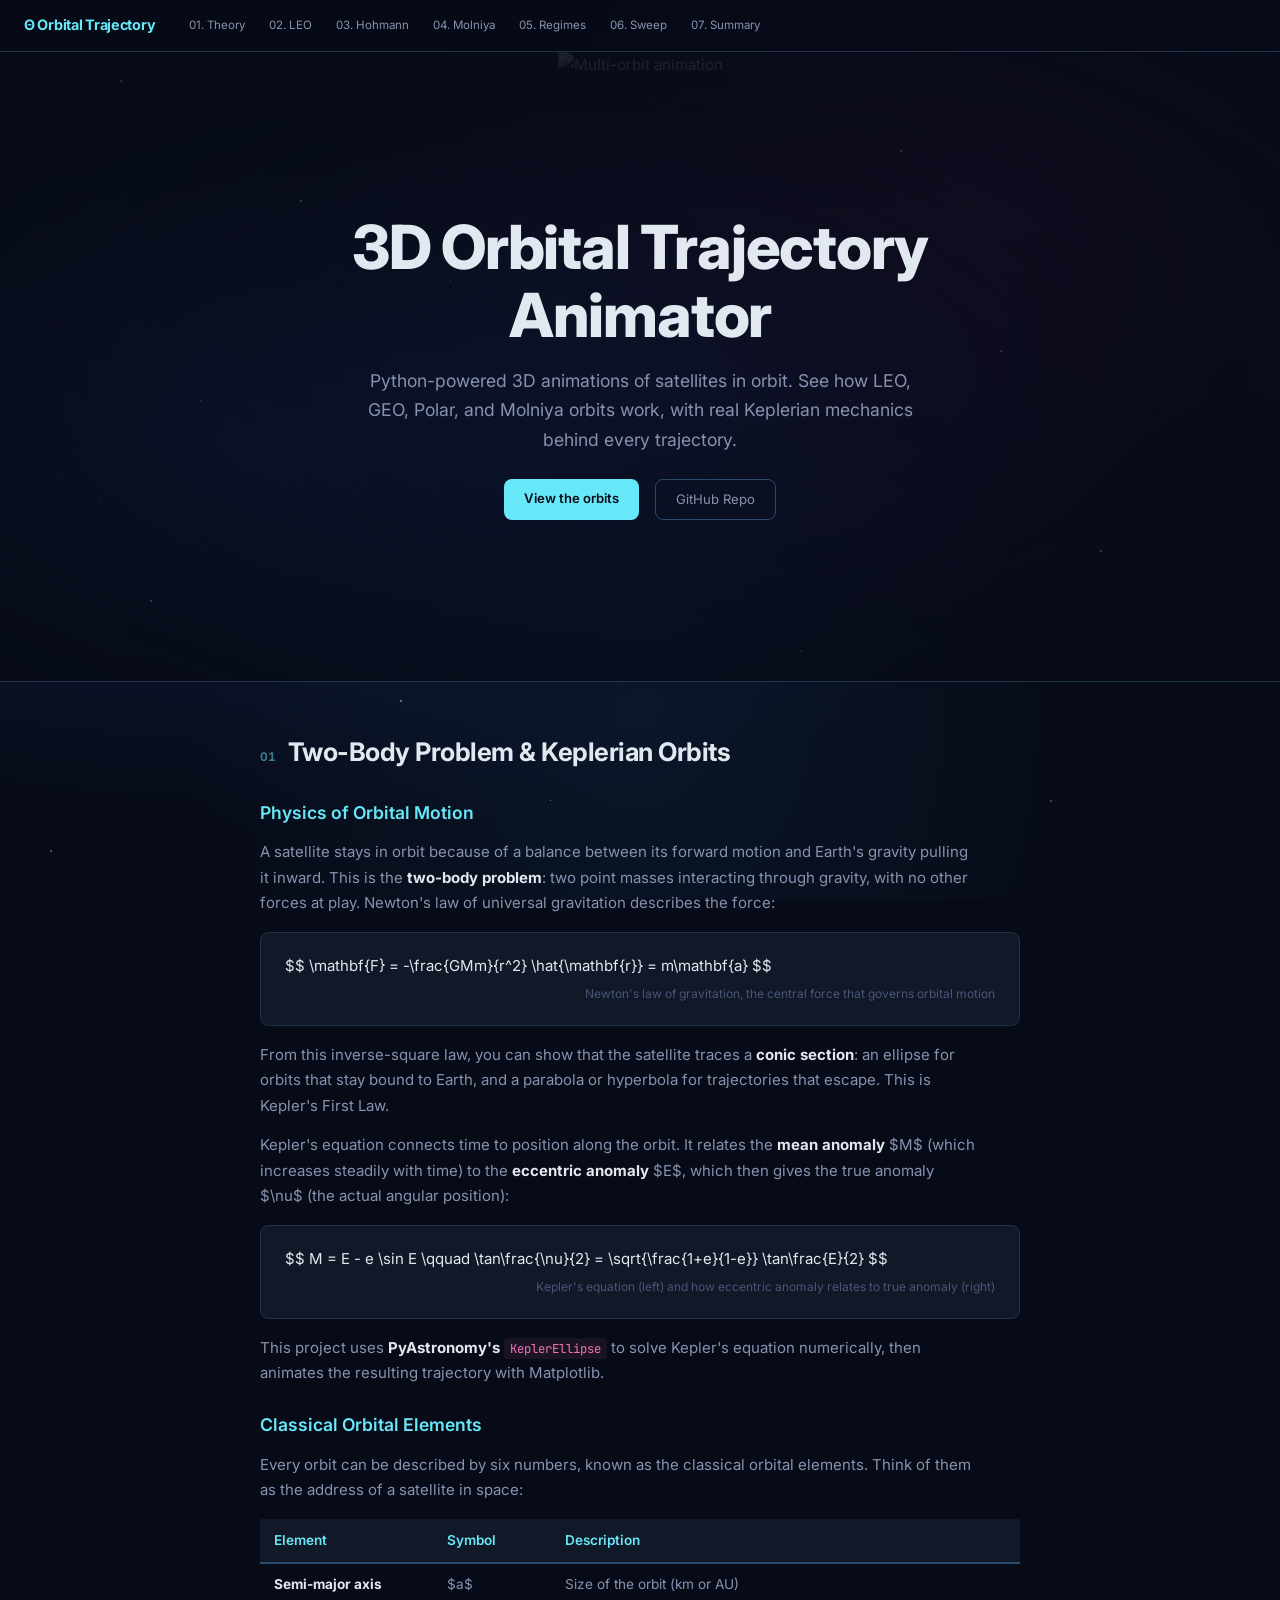
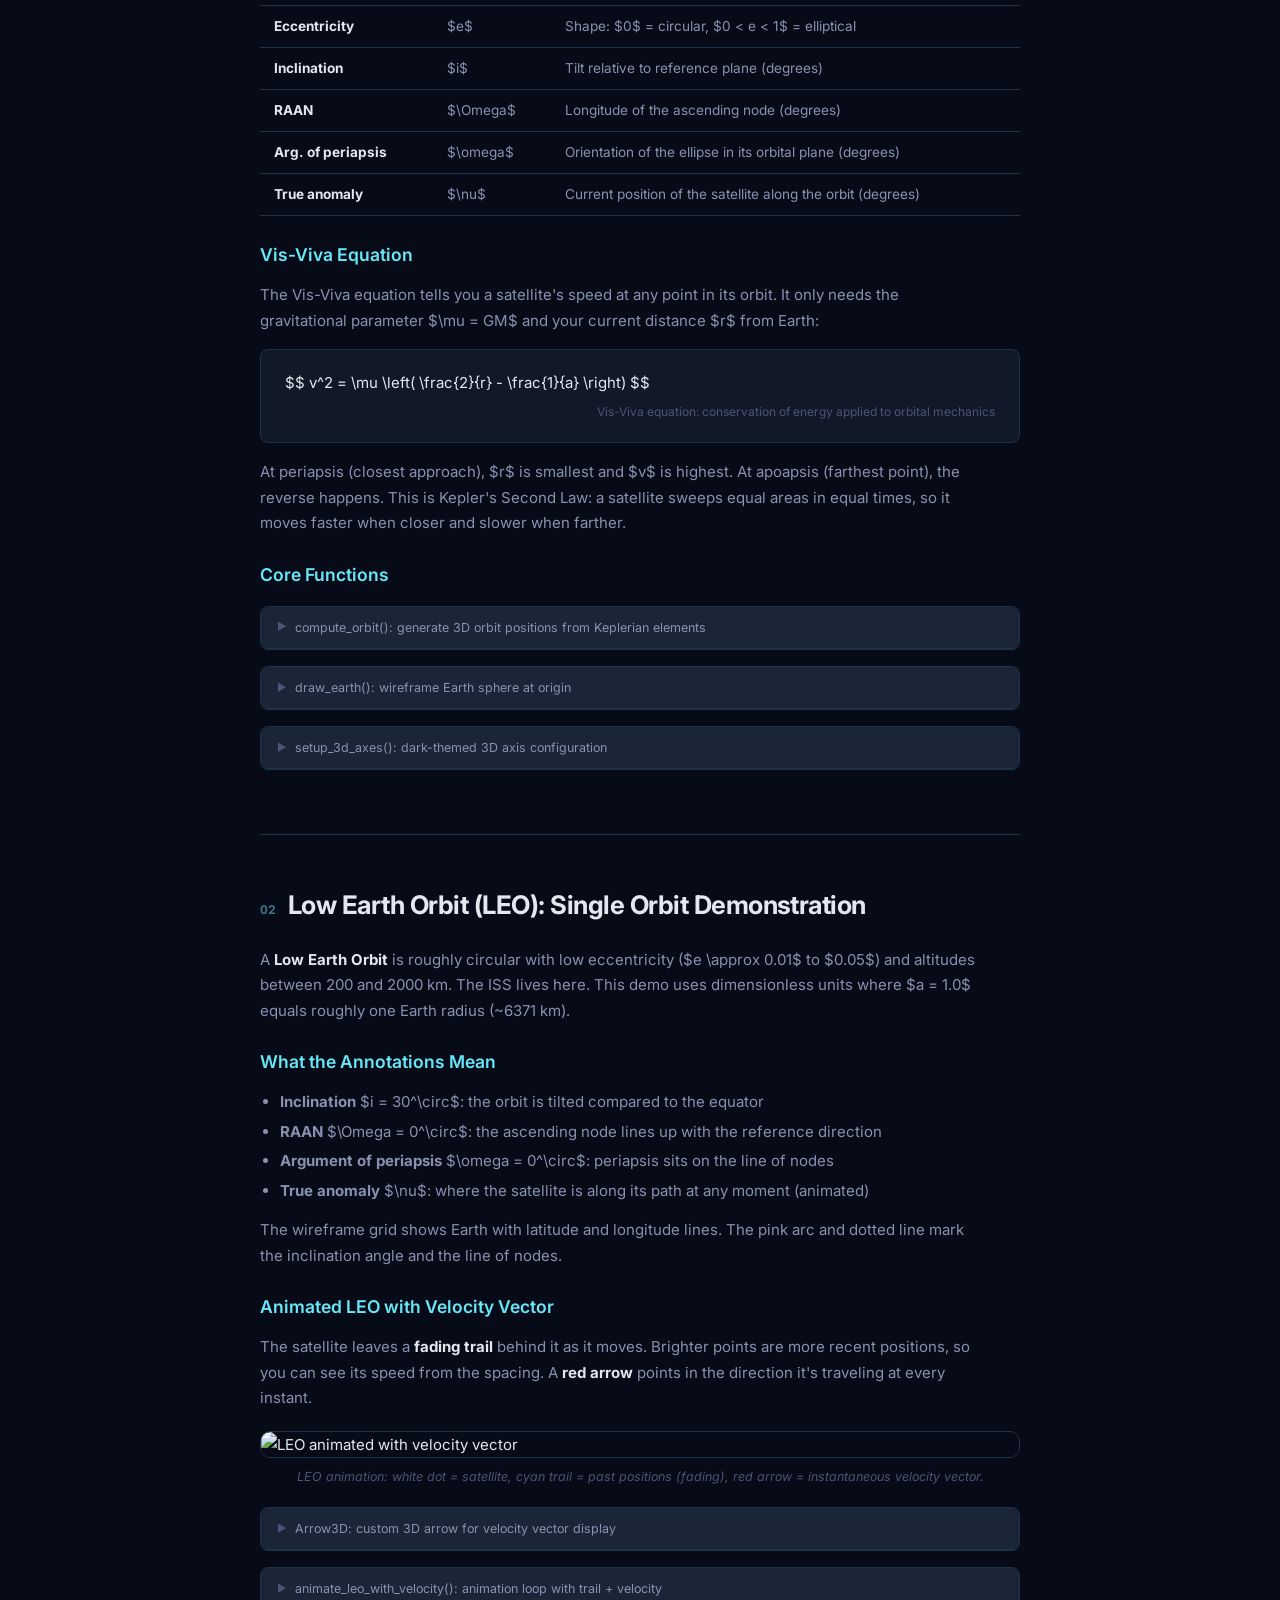
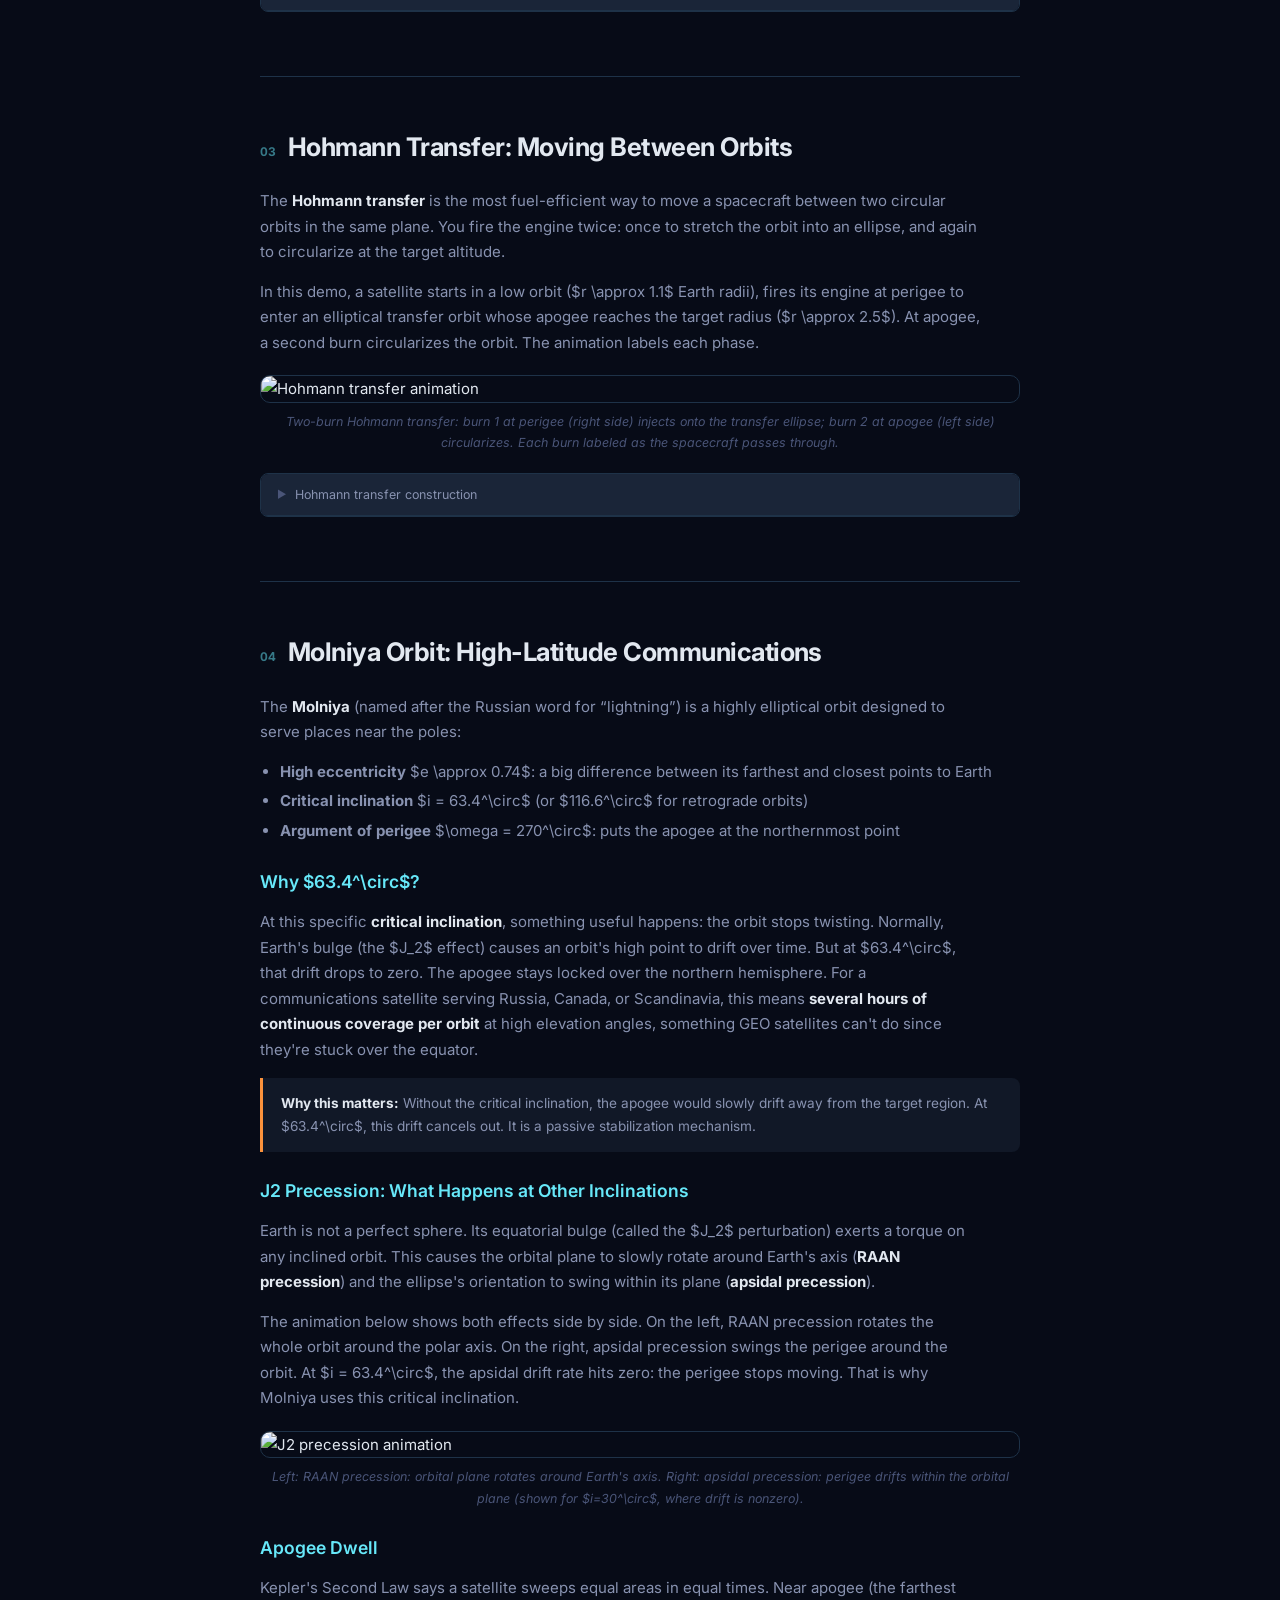
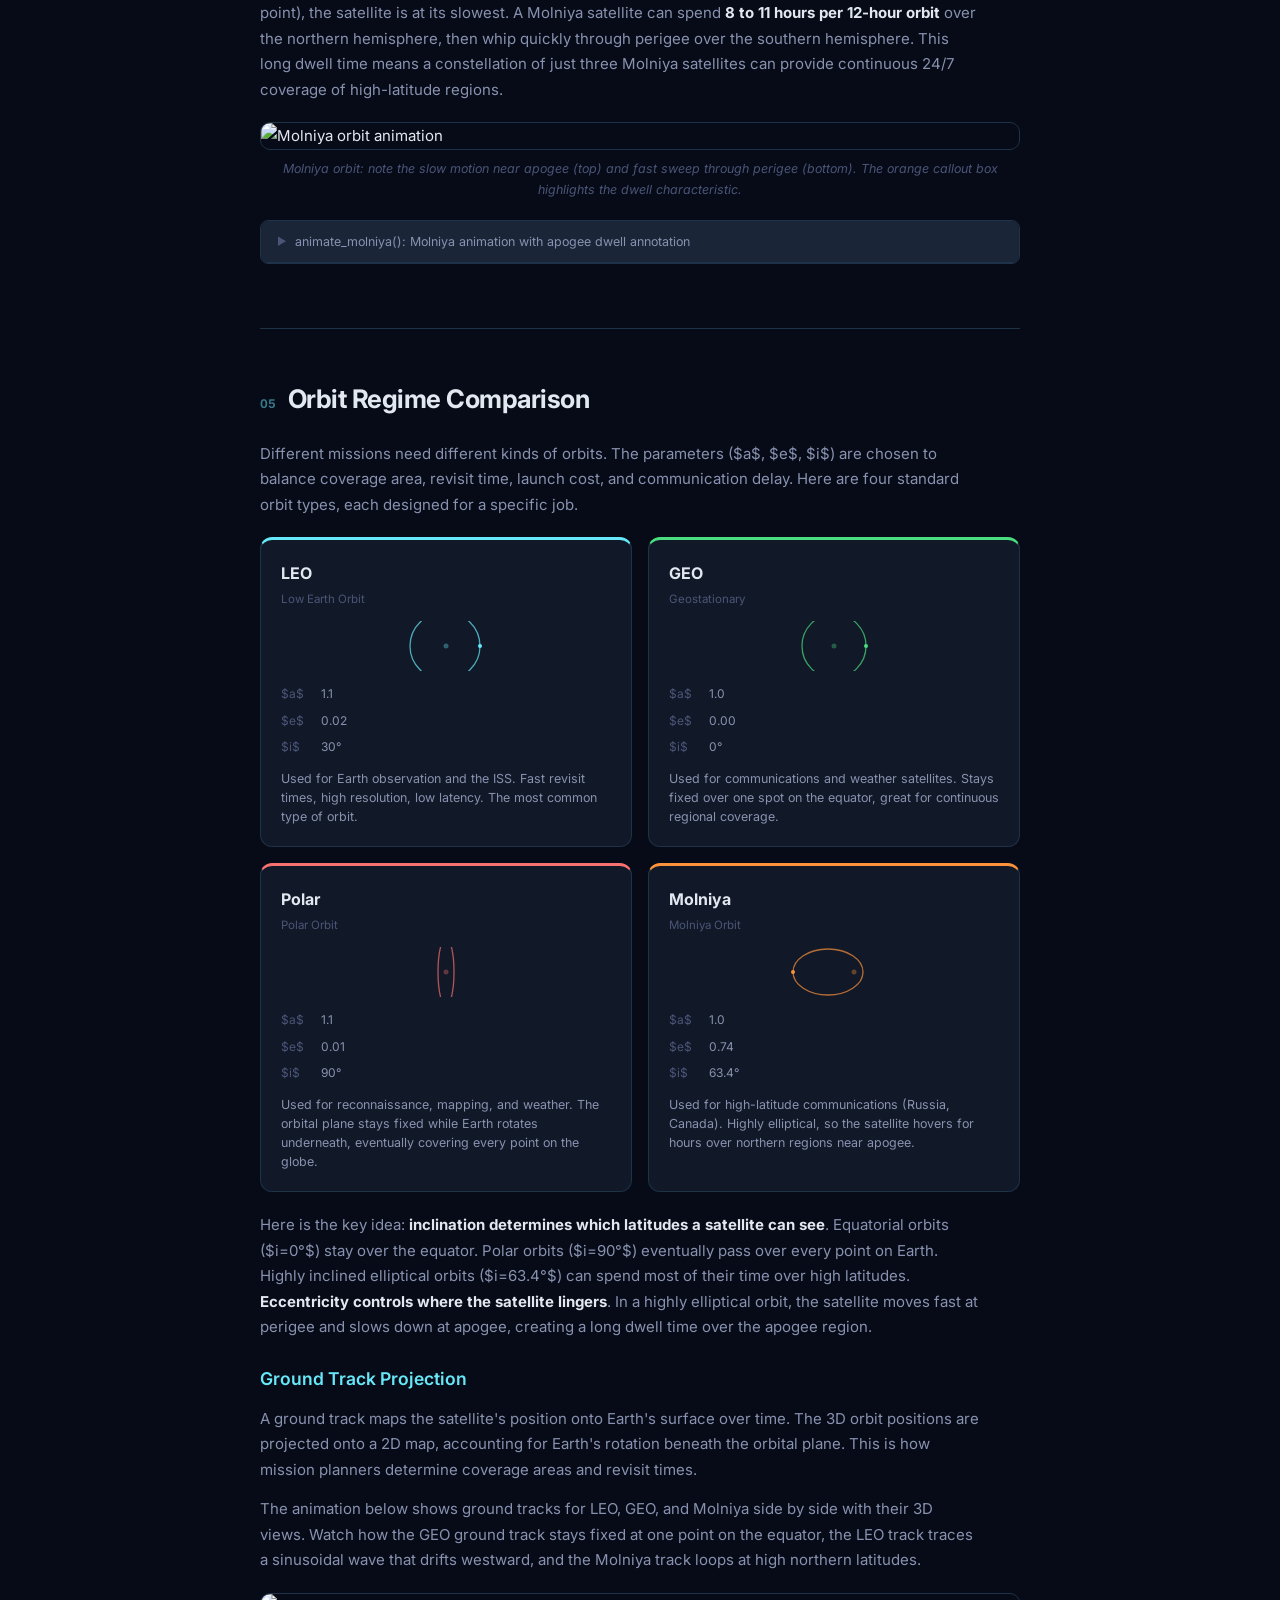
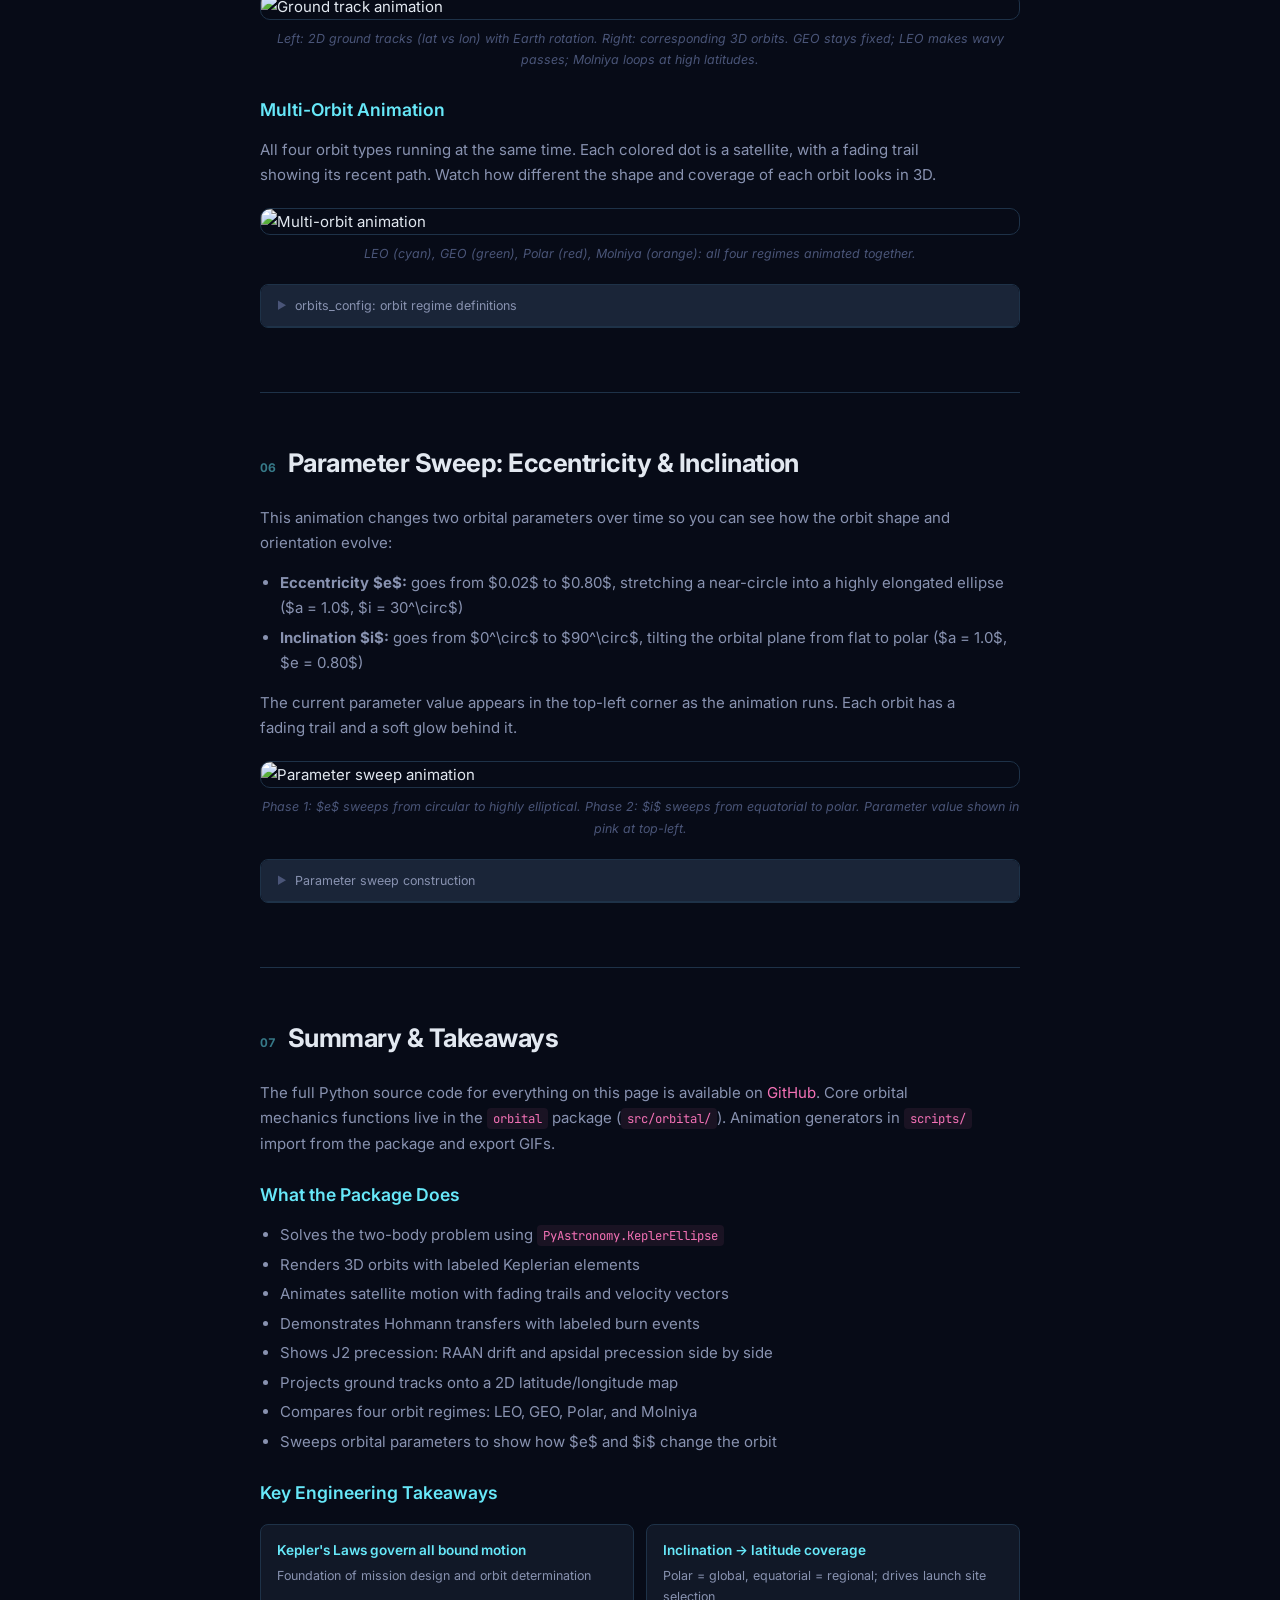
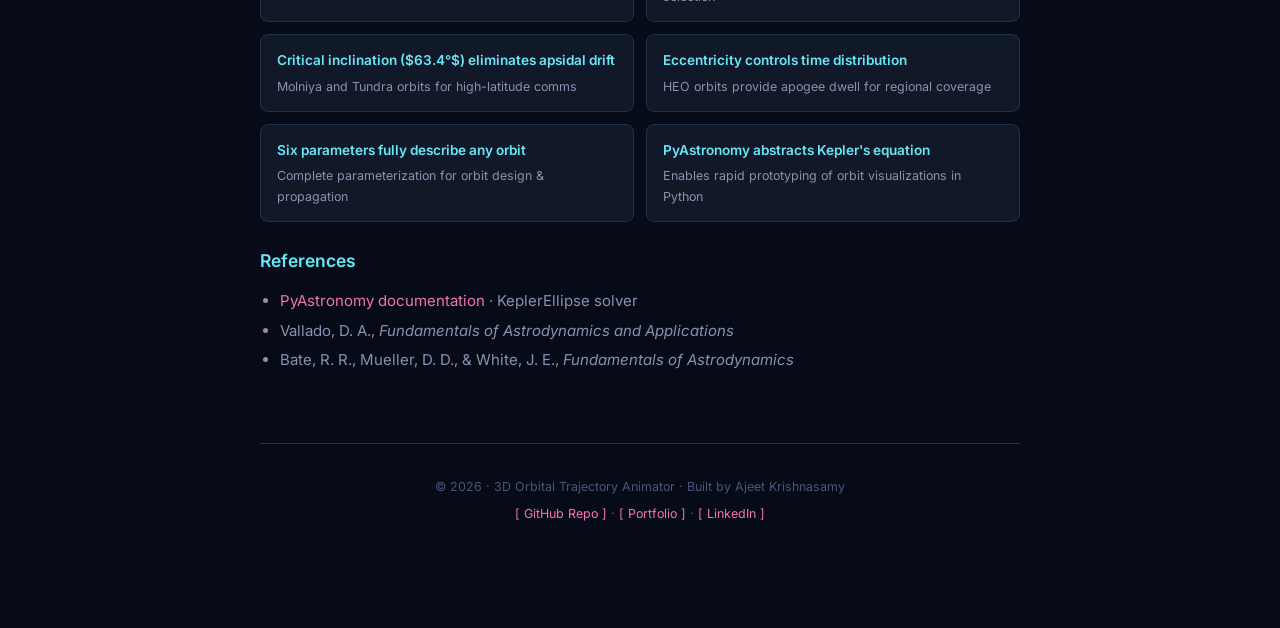
==== commit 2241fd52: "Built new html website to present project" ====
--- a/docs/index.html
+++ b/docs/index.html
@@ -1,1722 +1,911 @@
 <!DOCTYPE html>
-<html xmlns="http://www.w3.org/1999/xhtml" lang="en" xml:lang="en"><head>
-
-<meta charset="utf-8">
-<meta name="generator" content="quarto-1.9.37">
-
-<meta name="viewport" content="width=device-width, initial-scale=1.0, user-scalable=yes">
-
-
-<title>3D Orbital Trajectory Animator</title>
-<style>
-/* Default styles provided by pandoc.
-** See https://pandoc.org/MANUAL.html#variables-for-html for config info.
-*/
-code{white-space: pre-wrap;}
-span.smallcaps{font-variant: small-caps;}
-div.columns{display: flex; gap: min(4vw, 1.5em);}
-div.column{flex: auto; overflow-x: auto;}
-div.hanging-indent{margin-left: 1.5em; text-indent: -1.5em;}
-ul.task-list{list-style: none;}
-ul.task-list li input[type="checkbox"] {
-  width: 0.8em;
-  margin: 0 0.8em 0.2em -1em; /* quarto-specific, see https://github.com/quarto-dev/quarto-cli/issues/4556 */ 
-  vertical-align: middle;
-}
-/* CSS for syntax highlighting */
-html { -webkit-text-size-adjust: 100%; }
-pre > code.sourceCode { white-space: pre; position: relative; }
-pre > code.sourceCode > span { display: inline-block; line-height: 1.25; }
-pre > code.sourceCode > span:empty { height: 1.2em; }
-.sourceCode { overflow: visible; }
-code.sourceCode > span { color: inherit; text-decoration: inherit; }
-div.sourceCode { margin: 1em 0; }
-pre.sourceCode { margin: 0; }
-@media screen {
-div.sourceCode { overflow: auto; }
-}
-@media print {
-pre > code.sourceCode { white-space: pre-wrap; }
-pre > code.sourceCode > span { text-indent: -5em; padding-left: 5em; }
-}
-pre.numberSource code
-  { counter-reset: source-line 0; }
-pre.numberSource code > span
-  { position: relative; left: -4em; counter-increment: source-line; }
-pre.numberSource code > span > a:first-child::before
-  { content: counter(source-line);
-    position: relative; left: -1em; text-align: right; vertical-align: baseline;
-    border: none; display: inline-block;
-    -webkit-touch-callout: none; -webkit-user-select: none;
-    -khtml-user-select: none; -moz-user-select: none;
-    -ms-user-select: none; user-select: none;
-    padding: 0 4px; width: 4em;
-  }
-pre.numberSource { margin-left: 3em;  padding-left: 4px; }
-div.sourceCode
-  {   }
-@media screen {
-pre > code.sourceCode > span > a:first-child::before { text-decoration: underline; }
-}
-</style>
-
-
-<script src="https://cdn.jsdelivr.net/npm/jquery@3.5.1/dist/jquery.min.js" integrity="sha384-ZvpUoO/+PpLXR1lu4jmpXWu80pZlYUAfxl5NsBMWOEPSjUn/6Z/hRTt8+pR6L4N2" crossorigin="anonymous"></script><script src="orbit_files/libs/clipboard/clipboard.min.js"></script>
-<script src="orbit_files/libs/quarto-html/quarto.js" type="module"></script>
-<script src="orbit_files/libs/quarto-html/tabsets/tabsets.js" type="module"></script>
-<script src="orbit_files/libs/quarto-html/popper.min.js"></script>
-<script src="orbit_files/libs/quarto-html/tippy.umd.min.js"></script>
-<script src="orbit_files/libs/quarto-html/anchor.min.js"></script>
-<link href="orbit_files/libs/quarto-html/tippy.css" rel="stylesheet">
-<link href="orbit_files/libs/quarto-html/quarto-syntax-highlighting-dark-0cda25dcbb8fe09c7138904322940710.css" rel="stylesheet" id="quarto-text-highlighting-styles">
-<script src="orbit_files/libs/bootstrap/bootstrap.min.js"></script>
-<link href="orbit_files/libs/bootstrap/bootstrap-icons.css" rel="stylesheet">
-<link href="orbit_files/libs/bootstrap/bootstrap-71ffffcf2cde2f8da55c6de694be0aaf.min.css" rel="stylesheet" append-hash="true" id="quarto-bootstrap" data-mode="dark">
-<script src="https://cdn.jsdelivr.net/npm/requirejs@2.3.6/require.min.js" integrity="sha384-c9c+LnTbwQ3aujuU7ULEPVvgLs+Fn6fJUvIGTsuu1ZcCf11fiEubah0ttpca4ntM sha384-6V1/AdqZRWk1KAlWbKBlGhN7VG4iE/yAZcO6NZPMF8od0vukrvr0tg4qY6NSrItx" crossorigin="anonymous"></script>
-
-<script type="application/javascript">define('jquery', [],function() {return window.jQuery;})</script>
-<script src="https://cdn.jsdelivr.net/npm/@jupyter-widgets/html-manager@*/dist/embed-amd.js" crossorigin="anonymous"></script>
-
-  <script src="https://cdnjs.cloudflare.com/polyfill/v3/polyfill.min.js?features=es6"></script>
-  <script defer="" src="https://cdn.jsdelivr.net/npm/mathjax@3/es5/tex-chtml-full.js" type="text/javascript"></script>
-
-<script type="text/javascript">
-const typesetMath = (el) => {
-  if (window.MathJax) {
-    // MathJax Typeset
-    window.MathJax.typeset([el]);
-  } else if (window.katex) {
-    // KaTeX Render
-    var mathElements = el.getElementsByClassName("math");
-    var macros = [];
-    for (var i = 0; i < mathElements.length; i++) {
-      var texText = mathElements[i].firstChild;
-      if (mathElements[i].tagName == "SPAN" && texText && texText.data) {
-        window.katex.render(texText.data, mathElements[i], {
-          displayMode: mathElements[i].classList.contains('display'),
-          throwOnError: false,
-          macros: macros,
-          fleqn: false
+<html lang="en">
+
+<head>
+  <meta charset="utf-8">
+  <meta name="viewport" content="width=device-width, initial-scale=1.0">
+  <meta name="description"
+    content="3D Orbital Trajectory Animator · Keplerian orbits visualized with Python, PyAstronomy, and Matplotlib. LEO, GEO, Polar, Molniya orbits.">
+  <meta property="og:title" content="3D Orbital Trajectory Animator">
+  <meta property="og:description"
+    content="Keplerian orbit visualization portfolio: two-body problem, classical orbital elements, animated 3D trajectories.">
+  <meta property="og:type" content="website">
+  <meta name="twitter:card" content="summary_large_image">
+  <title>3D Orbital Trajectory Animator</title>
+  <link rel="preconnect" href="https://fonts.googleapis.com">
+  <link rel="preconnect" href="https://fonts.gstatic.com" crossorigin>
+  <link
+    href="https://fonts.googleapis.com/css2?family=Inter:wght@400;500;600;700;800&family=JetBrains+Mono:wght@400;500;600&display=swap"
+    rel="stylesheet">
+  <link rel="stylesheet" href="https://cdn.jsdelivr.net/npm/katex@0.16.11/dist/katex.min.css">
+  <link rel="stylesheet" href="https://cdn.jsdelivr.net/npm/prismjs@1.29.0/themes/prism-tomorrow.min.css">
+  <link rel="stylesheet" href="custom.css">
+</head>
+
+<body>
+
+  <div class="stars"></div>
+  <div class="stars-parallax"></div>
+
+  <!-- ─── NAV ─── -->
+  <nav class="site-nav">
+    <div class="nav-inner">
+      <a class="nav-brand" href="#">&Theta; Orbital Trajectory</a>
+      <button class="nav-toggle" aria-label="Toggle navigation"
+        onclick="this.parentElement.classList.toggle('open')">&#9776;</button>
+      <div class="nav-entries">
+        <a href="#theory" data-section="theory">01. Theory</a>
+        <a href="#leo" data-section="leo">02. LEO</a>
+        <a href="#hohmann" data-section="hohmann">03. Hohmann</a>
+        <a href="#molniya" data-section="molniya">04. Molniya</a>
+        <a href="#regimes" data-section="regimes">05. Regimes</a>
+        <a href="#sweep" data-section="sweep">06. Sweep</a>
+        <a href="#summary" data-section="summary">07. Summary</a>
+      </div>
+    </div>
+  </nav>
+
+  <div class="site-wrapper">
+
+    <!-- ─── MAIN ─── -->
+    <main class="main-content">
+
+      <!-- ════════════════════════════════════════ -->
+      <!-- HERO                                     -->
+      <!-- ════════════════════════════════════════ -->
+      <div class="hero">
+        <div class="hero-bg">
+          <img src="outputs/multi_orbit.gif" alt="Multi-orbit animation">
+        </div>
+        <div class="hero-overlay"></div>
+        <div class="hero-content">
+          <h1>3D Orbital Trajectory Animator</h1>
+          <p>Python-powered 3D animations of satellites in orbit. See how LEO, GEO, Polar, and Molniya orbits work, with
+            real Keplerian mechanics behind every trajectory.</p>
+          <div class="hero-links">
+            <a href="#theory" class="btn-primary">View the orbits</a>
+            <a href="https://github.com/ajeet-krish/3D-Orbital-Trajectory-Animator" class="btn-secondary"
+              target="_blank">GitHub Repo</a>
+          </div>
+        </div>
+      </div>
+
+      <!-- ════════════════════════════════════════ -->
+      <!-- SECTION 1: Theory                       -->
+      <!-- ════════════════════════════════════════ -->
+      <section id="theory" class="section">
+        <div class="section-header">
+          <span class="section-number">01</span>
+          <h2>Two-Body Problem &amp; Keplerian Orbits</h2>
+        </div>
+
+        <h3>Physics of Orbital Motion</h3>
+        <p>A satellite stays in orbit because of a balance between its forward motion and Earth's gravity pulling it
+          inward. This is the <strong>two-body problem</strong>: two point masses interacting through gravity, with no
+          other forces at play. Newton's law of universal gravitation describes the force:</p>
+
+        <div class="eq-box">
+          $$ \mathbf{F} = -\frac{GMm}{r^2} \hat{\mathbf{r}} = m\mathbf{a} $$
+          <div class="eq-label">Newton's law of gravitation, the central force that governs orbital motion</div>
+        </div>
+
+        <p>From this inverse-square law, you can show that the satellite traces a <strong>conic section</strong>: an
+          ellipse for orbits that stay bound to Earth, and a parabola or hyperbola for trajectories that escape. This is
+          Kepler's First Law.</p>
+
+        <p>Kepler's equation connects time to position along the orbit. It relates the <strong>mean anomaly</strong> $M$
+          (which increases steadily with time) to the <strong>eccentric anomaly</strong> $E$, which then gives the true
+          anomaly $\nu$ (the actual angular position):</p>
+
+        <div class="eq-box">
+          $$ M = E - e \sin E \qquad \tan\frac{\nu}{2} = \sqrt{\frac{1+e}{1-e}} \tan\frac{E}{2} $$
+          <div class="eq-label">Kepler's equation (left) and how eccentric anomaly relates to true anomaly (right)</div>
+        </div>
+
+        <p>This project uses <strong>PyAstronomy's</strong> <code>KeplerEllipse</code> to solve Kepler's equation
+          numerically, then animates the resulting trajectory with Matplotlib.</p>
+
+        <h3>Classical Orbital Elements</h3>
+        <p>Every orbit can be described by six numbers, known as the classical orbital elements. Think of them as the
+          address of a satellite in space:</p>
+
+        <table>
+          <thead>
+            <tr>
+              <th>Element</th>
+              <th>Symbol</th>
+              <th>Description</th>
+            </tr>
+          </thead>
+          <tbody>
+            <tr>
+              <td><strong>Semi-major axis</strong></td>
+              <td>$a$</td>
+              <td>Size of the orbit (km or AU)</td>
+            </tr>
+            <tr>
+              <td><strong>Eccentricity</strong></td>
+              <td>$e$</td>
+              <td>Shape: $0$ = circular, $0 &lt; e &lt; 1$ = elliptical</td>
+            </tr>
+            <tr>
+              <td><strong>Inclination</strong></td>
+              <td>$i$</td>
+              <td>Tilt relative to reference plane (degrees)</td>
+            </tr>
+            <tr>
+              <td><strong>RAAN</strong></td>
+              <td>$\Omega$</td>
+              <td>Longitude of the ascending node (degrees)</td>
+            </tr>
+            <tr>
+              <td><strong>Arg. of periapsis</strong></td>
+              <td>$\omega$</td>
+              <td>Orientation of the ellipse in its orbital plane (degrees)</td>
+            </tr>
+            <tr>
+              <td><strong>True anomaly</strong></td>
+              <td>$\nu$</td>
+              <td>Current position of the satellite along the orbit (degrees)</td>
+            </tr>
+          </tbody>
+        </table>
+
+        <h3>Vis-Viva Equation</h3>
+        <p>The Vis-Viva equation tells you a satellite's speed at any point in its orbit. It only needs the
+          gravitational parameter $\mu = GM$ and your current distance $r$ from Earth:</p>
+
+        <div class="eq-box">
+          $$ v^2 = \mu \left( \frac{2}{r} - \frac{1}{a} \right) $$
+          <div class="eq-label">Vis-Viva equation: conservation of energy applied to orbital mechanics</div>
+        </div>
+
+        <p>At periapsis (closest approach), $r$ is smallest and $v$ is highest. At apoapsis (farthest point), the
+          reverse happens. This is Kepler's Second Law: a satellite sweeps equal areas in equal times, so it moves
+          faster when closer and slower when farther.</p>
+
+        <h3>Core Functions</h3>
+
+        <details class="code-block">
+          <summary>compute_orbit(): generate 3D orbit positions from Keplerian elements</summary>
+          <div class="code-wrap">
+            <pre><code class="language-python">def compute_orbit(
+    a=1.0, per=1.0, e=0.0, Omega=0.0, i=0.0, w=0.0, n_orbits=2, n_points=300
+):
+    ke = pyasl.KeplerEllipse(a=a, per=per, e=e, Omega=Omega, i=i, w=w)
+    t = np.linspace(0, n_orbits * per, n_points)
+    pos = ke.xyzPos(t)
+    return pos, t, ke</code></pre>
+          </div>
+          <div class="code-caption">PyAstronomy's KeplerEllipse solves Kepler's equation internally; xyzPos returns
+            N&times;3 position array in Earth-radii units.</div>
+        </details>
+
+        <details class="code-block">
+          <summary>draw_earth(): wireframe Earth sphere at origin</summary>
+          <div class="code-wrap">
+            <pre><code class="language-python">def draw_earth(ax, radius=1.0, color="#ff79c6", linewidth=0.6, alpha=0.6):
+    n_theta = 20; n_phi = 20
+    theta = np.linspace(0, 2 * np.pi, n_theta)
+    phi = np.linspace(-np.pi / 2, np.pi / 2, n_phi)
+
+    for i in range(0, n_phi, 3):
+        x = radius * np.cos(phi[i]) * np.cos(theta)
+        y = radius * np.cos(phi[i]) * np.sin(theta)
+        z = radius * np.sin(phi[i]) * np.ones_like(theta)
+        ax.plot(x, y, z, color=color, linewidth=linewidth, alpha=alpha)
+
+    for i in range(0, n_theta, 3):
+        x = radius * np.cos(phi) * np.cos(theta[i])
+        y = radius * np.cos(phi) * np.sin(theta[i])
+        z = radius * np.sin(phi)
+        ax.plot(x, y, z, color=color, linewidth=linewidth, alpha=alpha)</code></pre>
+          </div>
+          <div class="code-caption">Subsampled latitude/longitude lines every 3rd grid line for visual clarity.</div>
+        </details>
+
+        <details class="code-block">
+          <summary>setup_3d_axes(): dark-themed 3D axis configuration</summary>
+          <div class="code-wrap">
+            <pre><code class="language-python">def setup_3d_axes(ax, pos):
+    limit = pos[:, :3].max() * 1.4
+    ax.set_xlim([-limit, limit])
+    ax.set_ylim([-limit, limit])
+    ax.set_zlim([-limit, limit])
+    ax.set_box_aspect([1, 1, 1])
+    ax.set_xlabel("X (Earth Radii)")
+    ax.set_ylabel("Y (Earth Radii)")
+    ax.set_zlabel("Z (Earth Radii)")
+    ax.xaxis.pane.fill = False
+    ax.yaxis.pane.fill = False
+    ax.zaxis.pane.fill = False
+    ax.xaxis.pane.set_edgecolor("#3b4261")
+    ax.yaxis.pane.set_edgecolor("#3b4261")
+    ax.zaxis.pane.set_edgecolor("#3b4261")
+    ax.tick_params(colors="#565f89")</code></pre>
+          </div>
+          <div class="code-caption">Consistent dark-theme styling for all 3D plots. Limits auto-scaled with 40% padding.
+          </div>
+        </details>
+      </section>
+
+      <!-- ════════════════════════════════════════ -->
+      <!-- SECTION 2: LEO                          -->
+      <!-- ════════════════════════════════════════ -->
+      <section id="leo" class="section">
+        <div class="section-header">
+          <span class="section-number">02</span>
+          <h2>Low Earth Orbit (LEO): Single Orbit Demonstration</h2>
+        </div>
+
+        <p>A <strong>Low Earth Orbit</strong> is roughly circular with low eccentricity ($e \approx 0.01$ to $0.05$) and
+          altitudes between 200 and 2000 km. The ISS lives here. This demo uses dimensionless units where $a = 1.0$
+          equals roughly one Earth radius (~6371 km).</p>
+
+        <h3>What the Annotations Mean</h3>
+        <ul>
+          <li><strong>Inclination</strong> $i = 30^\circ$: the orbit is tilted compared to the equator</li>
+          <li><strong>RAAN</strong> $\Omega = 0^\circ$: the ascending node lines up with the reference direction</li>
+          <li><strong>Argument of periapsis</strong> $\omega = 0^\circ$: periapsis sits on the line of nodes</li>
+          <li><strong>True anomaly</strong> $\nu$: where the satellite is along its path at any moment (animated)</li>
+        </ul>
+        <p>The wireframe grid shows Earth with latitude and longitude lines. The pink arc and dotted line mark the
+          inclination angle and the line of nodes.</p>
+
+        <h3>Animated LEO with Velocity Vector</h3>
+        <p>The satellite leaves a <strong>fading trail</strong> behind it as it moves. Brighter points are more recent
+          positions, so you can see its speed from the spacing. A <strong>red arrow</strong> points in the direction
+          it's traveling at every instant.</p>
+
+        <div class="figure">
+          <img src="outputs/leo_animated.gif" alt="LEO animated with velocity vector">
+          <div class="fig-caption">LEO animation: white dot = satellite, cyan trail = past positions (fading), red arrow
+            = instantaneous velocity vector.</div>
+        </div>
+
+        <details class="code-block">
+          <summary>Arrow3D: custom 3D arrow for velocity vector display</summary>
+          <div class="code-wrap">
+            <pre><code class="language-python">class Arrow3D(FancyArrowPatch):
+    def __init__(self, xs, ys, zs, *args, **kwargs):
+        super().__init__((0, 0), (0, 0), *args, **kwargs)
+        self._verts3d = xs, ys, zs
+
+    def do_3d_projection(self):
+        xs3d, ys3d, zs3d = self._verts3d
+        xs, ys, zs = proj3d.proj_transform(xs3d, ys3d, zs3d, self.axes.M)
+        self.set_positions((xs[0], ys[0]), (xs[1], ys[1]))
+        return min(zs)</code></pre>
+          </div>
+          <div class="code-caption">FancyArrowPatch subclass that handles 3D-to-2D projection for matplotlib 3D axes.
+          </div>
+        </details>
+
+        <details class="code-block">
+          <summary>animate_leo_with_velocity(): animation loop with trail + velocity</summary>
+          <div class="code-wrap">
+            <pre><code class="language-python">def animate_leo_with_velocity():
+    pos, t, ke = compute_orbit(
+        a=1.0, per=1.0, e=0.05, i=30.0, Omega=0.0, w=0.0,
+        n_orbits=2, n_points=400
+    )
+    fig = plt.figure(figsize=(10, 8))
+    ax = fig.add_subplot(111, projection="3d")
+    setup_3d_axes(ax, pos)
+    draw_earth(ax, radius=1.0, color="#ff79c6", alpha=0.5)
+    ax.plot(pos[:, 0], pos[:, 1], pos[:, 2],
+            color="#3b4261", linewidth=0.8, alpha=0.4, label="Full orbit")
+
+    trail_len = 50
+    dt = t[1] - t[0]
+
+    def update(frame):
+        sat.set_data([pos[frame, 0]], [pos[frame, 1]])
+        sat.set_3d_properties([pos[frame, 2]])
+        start = max(0, frame - trail_len)
+        trail.set_data(pos[start:frame+1, 0], pos[start:frame+1, 1])
+        trail.set_3d_properties(pos[start:frame+1, 2])
+        if frame > 1:
+            v = (pos[frame] - pos[frame-1]) / dt
+            v_norm = v / (np.linalg.norm(v) + 1e-12)
+            tip = pos[frame] + v_norm * 0.3
+            vel_arrow.set_positions(pos[frame], tip)
+            vel_arrow.set_visible(True)
+        return sat, trail, vel_arrow
+
+    anim = animation.FuncAnimation(fig, update, frames=len(pos),
+                                   interval=30, repeat=True)
+    return anim</code></pre>
+          </div>
+          <div class="code-caption">The velocity vector is computed via finite difference; the trail uses a fixed-length
+            sliding window of recent positions.</div>
+        </details>
+      </section>
+
+      <!-- ════════════════════════════════════════ -->
+      <!-- SECTION 3: Hohmann Transfer             -->
+      <!-- ════════════════════════════════════════ -->
+      <section id="hohmann" class="section">
+        <div class="section-header">
+          <span class="section-number">03</span>
+          <h2>Hohmann Transfer: Moving Between Orbits</h2>
+        </div>
+
+        <p>The <strong>Hohmann transfer</strong> is the most fuel-efficient way to move a spacecraft between two
+          circular orbits in the same plane. You fire the engine twice: once to stretch the orbit into an ellipse, and
+          again to circularize at the target altitude.</p>
+
+        <p>In this demo, a satellite starts in a low orbit ($r \approx 1.1$ Earth radii), fires its engine at perigee to
+          enter an elliptical transfer orbit whose apogee reaches the target radius ($r \approx 2.5$). At apogee, a
+          second burn circularizes the orbit. The animation labels each phase.</p>
+
+        <div class="figure">
+          <img src="outputs/hohmann.gif" alt="Hohmann transfer animation">
+          <div class="fig-caption">Two-burn Hohmann transfer: burn 1 at perigee (right side) injects onto the transfer
+            ellipse; burn 2 at apogee (left side) circularizes. Each burn labeled as the spacecraft passes through.
+          </div>
+        </div>
+
+        <details class="code-block">
+          <summary>Hohmann transfer construction</summary>
+          <div class="code-wrap">
+            <pre><code class="language-python">r1, r2 = 1.1, 2.5
+a_t = (r1 + r2) / 2          # transfer semi-major axis
+e_t = (r2 - r1) / (r2 + r1)  # transfer eccentricity
+
+pos_a, _, _ = compute_orbit(a=r1, e=0, i=30, n_orbits=1, n_points=120)
+pos_t, _, _ = compute_orbit(a=a_t, e=e_t, i=30, w=0, n_orbits=1, n_points=200)
+pos_b, _, _ = compute_orbit(a=r2, e=0, i=30, n_orbits=1, n_points=120)
+
+# Concatenated flight path: half of A → full transfer → half of B
+path = np.vstack([pos_a[:60], pos_t, pos_b[:60]])</code></pre>
+          </div>
+          <div class="code-caption">The transfer orbit shares a perigee with the lower orbit and an apogee with the
+            higher orbit. Concatenating the three segments creates a seamless flight path.</div>
+        </details>
+      </section>
+
+      <!-- ════════════════════════════════════════ -->
+      <!-- SECTION 4: Molniya                      -->
+      <!-- ════════════════════════════════════════ -->
+      <section id="molniya" class="section">
+        <div class="section-header">
+          <span class="section-number">04</span>
+          <h2>Molniya Orbit: High-Latitude Communications</h2>
+        </div>
+
+        <p>The <strong>Molniya</strong> (named after the Russian word for &ldquo;lightning&rdquo;) is a highly
+          elliptical orbit designed to serve places near the poles:</p>
+
+        <ul>
+          <li><strong>High eccentricity</strong> $e \approx 0.74$: a big difference between its farthest and closest
+            points to Earth</li>
+          <li><strong>Critical inclination</strong> $i = 63.4^\circ$ (or $116.6^\circ$ for retrograde orbits)</li>
+          <li><strong>Argument of perigee</strong> $\omega = 270^\circ$: puts the apogee at the northernmost point</li>
+        </ul>
+
+        <h3>Why $63.4^\circ$?</h3>
+        <p>At this specific <strong>critical inclination</strong>, something useful happens: the orbit stops twisting.
+          Normally, Earth's bulge (the $J_2$ effect) causes an orbit's high point to drift over time. But at
+          $63.4^\circ$, that drift drops to zero. The apogee stays locked over the northern hemisphere. For a
+          communications satellite serving Russia, Canada, or Scandinavia, this means <strong>several hours of
+            continuous coverage per orbit</strong> at high elevation angles, something GEO satellites can't do since
+          they're stuck over the equator.</p>
+
+        <div class="callout orange">
+          <strong>Why this matters:</strong> Without the critical inclination, the apogee would slowly drift away from
+          the target region. At $63.4^\circ$, this drift cancels out. It is a passive stabilization mechanism.
+        </div>
+
+        <h3>J2 Precession: What Happens at Other Inclinations</h3>
+        <p>Earth is not a perfect sphere. Its equatorial bulge (called the $J_2$ perturbation) exerts a torque on any
+          inclined orbit. This causes the orbital plane to slowly rotate around Earth's axis (<strong>RAAN
+            precession</strong>) and the ellipse's orientation to swing within its plane (<strong>apsidal
+            precession</strong>).</p>
+
+        <p>The animation below shows both effects side by side. On the left, RAAN precession rotates the whole orbit
+          around the polar axis. On the right, apsidal precession swings the perigee around the orbit. At $i =
+          63.4^\circ$, the apsidal drift rate hits zero: the perigee stops moving. That is why Molniya uses this
+          critical inclination.</p>
+
+        <div class="figure">
+          <img src="outputs/j2_precession.gif" alt="J2 precession animation">
+          <div class="fig-caption">Left: RAAN precession: orbital plane rotates around Earth's axis. Right: apsidal
+            precession: perigee drifts within the orbital plane (shown for $i=30^\circ$, where drift is nonzero).</div>
+        </div>
+
+        <h3>Apogee Dwell</h3>
+        <p>Kepler's Second Law says a satellite sweeps equal areas in equal times. Near apogee (the farthest point), the
+          satellite is at its slowest. A Molniya satellite can spend <strong>8 to 11 hours per 12-hour orbit</strong>
+          over the northern hemisphere, then whip quickly through perigee over the southern hemisphere. This long dwell
+          time means a constellation of just three Molniya satellites can provide continuous 24/7 coverage of
+          high-latitude regions.</p>
+
+        <div class="figure">
+          <img src="outputs/molniya.gif" alt="Molniya orbit animation">
+          <div class="fig-caption">Molniya orbit: note the slow motion near apogee (top) and fast sweep through perigee
+            (bottom). The orange callout box highlights the dwell characteristic.</div>
+        </div>
+
+        <details class="code-block">
+          <summary>animate_molniya(): Molniya animation with apogee dwell annotation</summary>
+          <div class="code-wrap">
+            <pre><code class="language-python">def animate_molniya():
+    pos, t, ke = compute_orbit(
+        a=1.0, per=1.0, e=0.74, i=63.4,
+        Omega=0.0, w=270.0, n_orbits=1, n_points=400
+    )
+    fig = plt.figure(figsize=(10, 8))
+    ax = fig.add_subplot(111, projection="3d")
+
+    limit = 1.9
+    ax.set_xlim([-limit, limit])
+    ax.set_ylim([-limit, limit])
+    ax.set_zlim([-limit, limit])
+    ax.set_box_aspect([1, 1, 1])
+    # ... axis setup omitted for brevity ...
+
+    ax.text2D(0.97, 0.95,
+        "Apogee dwell over northern hemisphere",
+        transform=ax.transAxes, color="#ffb86c",
+        fontsize=10, style="italic", ha="right", va="top",
+        bbox=dict(boxstyle="round,pad=0.3", facecolor="#24253a",
+                  edgecolor="#ffb86c", linewidth=0.5))
+
+    draw_earth(ax, radius=1.0, color="#ff79c6", alpha=0.5)
+    trail_len = 60
+
+    def update(frame):
+        sat.set_data([pos[frame, 0]], [pos[frame, 1]])
+        sat.set_3d_properties([pos[frame, 2]])
+        start = max(0, frame - trail_len)
+        trail.set_data(pos[start:frame+1, 0], pos[start:frame+1, 1])
+        trail.set_3d_properties(pos[start:frame+1, 2])
+        return sat, trail
+
+    anim = animation.FuncAnimation(fig, update, frames=len(pos),
+                                   interval=30, repeat=True)
+    return anim</code></pre>
+          </div>
+          <div class="code-caption">The callout box annotation persists across all frames, reminding the viewer of the
+            key design feature.</div>
+        </details>
+      </section>
+
+      <!-- ════════════════════════════════════════ -->
+      <!-- SECTION 5: Regime Comparison            -->
+      <!-- ════════════════════════════════════════ -->
+      <section id="regimes" class="section">
+        <div class="section-header">
+          <span class="section-number">05</span>
+          <h2>Orbit Regime Comparison</h2>
+        </div>
+
+        <p>Different missions need different kinds of orbits. The parameters ($a$, $e$, $i$) are chosen to balance
+          coverage area, revisit time, launch cost, and communication delay. Here are four standard orbit types, each
+          designed for a specific job.</p>
+
+        <div class="orbit-cards">
+          <div class="orbit-card cyano">
+            <div class="oc-label">LEO</div>
+            <div class="oc-full">Low Earth Orbit</div>
+            <svg viewBox="0 0 100 50" class="oc-svg">
+              <circle cx="50" cy="25" r="2.5" fill="currentColor" opacity="0.35" />
+              <ellipse cx="49" cy="25" rx="35" ry="34" fill="none" stroke="currentColor" stroke-width="1.3"
+                opacity="0.7" />
+              <circle cx="84" cy="25" r="2" fill="currentColor" />
+            </svg>
+            <table class="oc-table">
+              <tr>
+                <td>$a$</td>
+                <td>1.1</td>
+              </tr>
+              <tr>
+                <td>$e$</td>
+                <td>0.02</td>
+              </tr>
+              <tr>
+                <td>$i$</td>
+                <td>30&deg;</td>
+              </tr>
+            </table>
+            <div class="oc-desc">Used for Earth observation and the ISS. Fast revisit times, high resolution, low
+              latency. The most common type of orbit.</div>
+          </div>
+          <div class="orbit-card green">
+            <div class="oc-label">GEO</div>
+            <div class="oc-full">Geostationary</div>
+            <svg viewBox="0 0 100 50" class="oc-svg">
+              <circle cx="50" cy="25" r="2.5" fill="currentColor" opacity="0.35" />
+              <circle cx="50" cy="25" r="32" fill="none" stroke="currentColor" stroke-width="1.3" opacity="0.7" />
+              <circle cx="82" cy="25" r="2" fill="currentColor" />
+            </svg>
+            <table class="oc-table">
+              <tr>
+                <td>$a$</td>
+                <td>1.0</td>
+              </tr>
+              <tr>
+                <td>$e$</td>
+                <td>0.00</td>
+              </tr>
+              <tr>
+                <td>$i$</td>
+                <td>0&deg;</td>
+              </tr>
+            </table>
+            <div class="oc-desc">Used for communications and weather satellites. Stays fixed over one spot on the
+              equator, great for continuous regional coverage.</div>
+          </div>
+          <div class="orbit-card red">
+            <div class="oc-label">Polar</div>
+            <div class="oc-full">Polar Orbit</div>
+            <svg viewBox="0 0 100 50" class="oc-svg">
+              <circle cx="50" cy="25" r="2.5" fill="currentColor" opacity="0.35" />
+              <ellipse cx="50" cy="25" rx="8" ry="34" fill="none" stroke="currentColor" stroke-width="1.3"
+                opacity="0.7" />
+              <circle cx="50" cy="59" r="2" fill="currentColor" />
+            </svg>
+            <table class="oc-table">
+              <tr>
+                <td>$a$</td>
+                <td>1.1</td>
+              </tr>
+              <tr>
+                <td>$e$</td>
+                <td>0.01</td>
+              </tr>
+              <tr>
+                <td>$i$</td>
+                <td>90&deg;</td>
+              </tr>
+            </table>
+            <div class="oc-desc">Used for reconnaissance, mapping, and weather. The orbital plane stays fixed while
+              Earth rotates underneath, eventually covering every point on the globe.</div>
+          </div>
+          <div class="orbit-card orange">
+            <div class="oc-label">Molniya</div>
+            <div class="oc-full">Molniya Orbit</div>
+            <svg viewBox="0 0 100 50" class="oc-svg">
+              <circle cx="70" cy="25" r="2.5" fill="currentColor" opacity="0.35" />
+              <ellipse cx="44" cy="25" rx="35" ry="23" fill="none" stroke="currentColor" stroke-width="1.3"
+                opacity="0.7" />
+              <circle cx="9" cy="25" r="2" fill="currentColor" />
+            </svg>
+            <table class="oc-table">
+              <tr>
+                <td>$a$</td>
+                <td>1.0</td>
+              </tr>
+              <tr>
+                <td>$e$</td>
+                <td>0.74</td>
+              </tr>
+              <tr>
+                <td>$i$</td>
+                <td>63.4&deg;</td>
+              </tr>
+            </table>
+            <div class="oc-desc">Used for high-latitude communications (Russia, Canada). Highly elliptical, so the
+              satellite hovers for hours over northern regions near apogee.</div>
+          </div>
+        </div>
+
+        <p>Here is the key idea: <strong>inclination determines which latitudes a satellite can see</strong>. Equatorial
+          orbits ($i=0&deg;$) stay over the equator. Polar orbits ($i=90&deg;$) eventually pass over every point on
+          Earth. Highly inclined elliptical orbits ($i=63.4&deg;$) can spend most of their time over high latitudes.
+          <strong>Eccentricity controls where the satellite lingers</strong>. In a highly elliptical orbit, the
+          satellite moves fast at perigee and slows down at apogee, creating a long dwell time over the apogee region.
+        </p>
+
+        <h3>Ground Track Projection</h3>
+        <p>A ground track maps the satellite's position onto Earth's surface over time. The 3D orbit positions are
+          projected onto a 2D map, accounting for Earth's rotation beneath the orbital plane. This is how mission
+          planners determine coverage areas and revisit times.</p>
+
+        <p>The animation below shows ground tracks for LEO, GEO, and Molniya side by side with their 3D views. Watch how
+          the GEO ground track stays fixed at one point on the equator, the LEO track traces a sinusoidal wave that
+          drifts westward, and the Molniya track loops at high northern latitudes.</p>
+
+        <div class="figure">
+          <img src="outputs/ground_track.gif" alt="Ground track animation">
+          <div class="fig-caption">Left: 2D ground tracks (lat vs lon) with Earth rotation. Right: corresponding 3D
+            orbits. GEO stays fixed; LEO makes wavy passes; Molniya loops at high latitudes.</div>
+        </div>
+
+        <h3>Multi-Orbit Animation</h3>
+        <p>All four orbit types running at the same time. Each colored dot is a satellite, with a fading trail showing
+          its recent path. Watch how different the shape and coverage of each orbit looks in 3D.</p>
+
+        <div class="figure">
+          <img src="outputs/multi_orbit.gif" alt="Multi-orbit animation">
+          <div class="fig-caption">LEO (cyan), GEO (green), Polar (red), Molniya (orange): all four regimes
+            animated together.</div>
+        </div>
+
+        <details class="code-block">
+          <summary>orbits_config: orbit regime definitions</summary>
+          <div class="code-wrap">
+            <pre><code class="language-python">orbits_config = [
+    dict(label="LEO",    a=1.1, e=0.02, i=30.0,  Omega=0, w=0,   color="#8be9fd"),
+    dict(label="GEO",    a=1.0, e=0.00, i=0.0,   Omega=0, w=0,   color="#a6e22e"),
+    dict(label="Polar",  a=1.1, e=0.01, i=90.0,  Omega=0, w=0,   color="#ff5555"),
+    dict(label="Molniya",a=1.0, e=0.74, i=63.4,  Omega=0, w=270, color="#ffb86c"),
+]
+
+for cfg in orbits_config:
+    pos, _, _ = compute_orbit(
+        a=cfg["a"], e=cfg["e"], i=cfg["i"],
+        Omega=cfg["Omega"], w=cfg["w"],
+        n_orbits=2, n_points=400
+    )
+    ax.plot(pos[:, 0], pos[:, 1], pos[:, 2],
+            color=cfg["color"], linewidth=1.5, alpha=0.85, label=cfg["label"])</code></pre>
+          </div>
+          <div class="code-caption">The Molniya orbit uses $w=270&deg;$ to place apogee at the northernmost point of the
+            orbit.</div>
+        </details>
+      </section>
+
+      <!-- ════════════════════════════════════════ -->
+      <!-- SECTION 6: Parameter Sweep              -->
+      <!-- ════════════════════════════════════════ -->
+      <section id="sweep" class="section">
+        <div class="section-header">
+          <span class="section-number">06</span>
+          <h2>Parameter Sweep: Eccentricity &amp; Inclination</h2>
+        </div>
+
+        <p>This animation changes two orbital parameters over time so you can see how the orbit shape and orientation
+          evolve:</p>
+
+        <ul>
+          <li><strong>Eccentricity $e$:</strong> goes from $0.02$ to $0.80$, stretching a near-circle into a highly
+            elongated ellipse ($a = 1.0$, $i = 30^\circ$)</li>
+          <li><strong>Inclination $i$:</strong> goes from $0^\circ$ to $90^\circ$, tilting the orbital plane from flat
+            to polar ($a = 1.0$, $e = 0.80$)</li>
+        </ul>
+
+        <p>The current parameter value appears in the top-left corner as the animation runs. Each orbit has a fading
+          trail and a soft glow behind it.</p>
+
+        <div class="figure">
+          <img src="outputs/parameter_sweep.gif" alt="Parameter sweep animation">
+          <div class="fig-caption">Phase 1: $e$ sweeps from circular to highly elliptical. Phase 2: $i$ sweeps from
+            equatorial to polar. Parameter value shown in pink at top-left.</div>
+        </div>
+
+        <details class="code-block">
+          <summary>Parameter sweep construction</summary>
+          <div class="code-wrap">
+            <pre><code class="language-python">n_frames = 120
+n_pts = 200
+
+# Phase 1: eccentricity sweep 0.02 → 0.80
+ecc_values = np.linspace(0.02, 0.80, 60)
+# Phase 2: inclination sweep 0° → 90°
+incl_values = np.linspace(0, 90, 60)
+
+orbits = []
+for e in ecc_values:
+    pos, _, _ = compute_orbit(a=1.0, e=e, i=30.0, Omega=0, w=0,
+                              n_orbits=1, n_points=n_pts)
+    orbits.append(pos)
+for i_val in incl_values:
+    pos, _, _ = compute_orbit(a=1.0, e=0.80, i=i_val, Omega=0, w=0,
+                              n_orbits=1, n_points=n_pts)
+    orbits.append(pos)
+
+# Neon glow effect: wide dim line behind the crisp orbit
+(glow,) = ax.plot([], [], [], color="#8be9fd", linewidth=5, alpha=0.15)
+(orbit_line,) = ax.plot([], [], [], color="#8be9fd", linewidth=2, alpha=0.9)
+
+def update(frame):
+    pos = orbits[frame]
+    glow.set_data(pos[:, 0], pos[:, 1])
+    glow.set_3d_properties(pos[:, 2])
+    orbit_line.set_data(pos[:, 0], pos[:, 1])
+    orbit_line.set_3d_properties(pos[:, 2])
+    # Update parameter label
+    if frame < 60:
+        param_label.set_text(f"e = {ecc_values[frame]:.2f}")
+    else:
+        param_label.set_text(f"i = {incl_values[frame-60]:.0f}°")
+    return glow, orbit_line, trail, sat, param_label</code></pre>
+          </div>
+          <div class="code-caption">Two-phase sweep: 60 frames for $e$, 60 frames for $i$. The neon glow layer adds
+            visual depth.</div>
+        </details>
+      </section>
+
+      <!-- ════════════════════════════════════════ -->
+      <!-- SECTION 7: Summary                      -->
+      <!-- ════════════════════════════════════════ -->
+      <section id="summary" class="section">
+        <div class="section-header">
+          <span class="section-number">07</span>
+          <h2>Summary &amp; Takeaways</h2>
+        </div>
+
+        <p>The full Python source code for everything on this page is available on <a
+            href="https://github.com/ajeet-krish/3D-Orbital-Trajectory-Animator" target="_blank">GitHub</a>. Core
+          orbital mechanics functions live in the <code>orbital</code> package (<code>src/orbital/</code>). Animation
+          generators in <code>scripts/</code> import from the package and export GIFs. </p>
+
+        <h3>What the Package Does</h3>
+        <ul>
+          <li>Solves the two-body problem using <code>PyAstronomy.KeplerEllipse</code></li>
+          <li>Renders 3D orbits with labeled Keplerian elements</li>
+          <li>Animates satellite motion with fading trails and velocity vectors</li>
+          <li>Demonstrates Hohmann transfers with labeled burn events</li>
+          <li>Shows J2 precession: RAAN drift and apsidal precession side by side</li>
+          <li>Projects ground tracks onto a 2D latitude/longitude map</li>
+          <li>Compares four orbit regimes: LEO, GEO, Polar, and Molniya</li>
+          <li>Sweeps orbital parameters to show how $e$ and $i$ change the orbit</li>
+        </ul>
+
+        <h3>Key Engineering Takeaways</h3>
+
+        <div class="summary-grid">
+          <div class="summary-item">
+            <div class="si-concept">Kepler's Laws govern all bound motion</div>
+            <div class="si-app">Foundation of mission design and orbit determination</div>
+          </div>
+          <div class="summary-item">
+            <div class="si-concept">Inclination &rarr; latitude coverage</div>
+            <div class="si-app">Polar = global, equatorial = regional; drives launch site selection</div>
+          </div>
+          <div class="summary-item">
+            <div class="si-concept">Critical inclination ($63.4&deg;$) eliminates apsidal drift</div>
+            <div class="si-app">Molniya and Tundra orbits for high-latitude comms</div>
+          </div>
+          <div class="summary-item">
+            <div class="si-concept">Eccentricity controls time distribution</div>
+            <div class="si-app">HEO orbits provide apogee dwell for regional coverage</div>
+          </div>
+          <div class="summary-item">
+            <div class="si-concept">Six parameters fully describe any orbit</div>
+            <div class="si-app">Complete parameterization for orbit design &amp; propagation</div>
+          </div>
+          <div class="summary-item">
+            <div class="si-concept">PyAstronomy abstracts Kepler's equation</div>
+            <div class="si-app">Enables rapid prototyping of orbit visualizations in Python</div>
+          </div>
+        </div>
+
+        <h3>References</h3>
+        <ul>
+          <li><a href="https://pyastronomy.readthedocs.io/" target="_blank">PyAstronomy documentation</a> ·
+            KeplerEllipse solver</li>
+          <li>Vallado, D. A., <em>Fundamentals of Astrodynamics and Applications</em></li>
+          <li>Bate, R. R., Mueller, D. D., &amp; White, J. E., <em>Fundamentals of Astrodynamics</em></li>
+        </ul>
+      </section>
+
+      <!-- ════════════════════════════════════════ -->
+      <!-- FOOTER                                   -->
+      <!-- ════════════════════════════════════════ -->
+      <footer class="site-footer">
+        <p>&copy; 2026 &middot; 3D Orbital Trajectory Animator &middot; Built by Ajeet Krishnasamy</p>
+        <p style="margin-top: 6px;">
+          <a href="https://github.com/ajeet-krish/3D-Orbital-Trajectory-Animator" target="_blank">[ GitHub Repo ]</a>
+          &middot;
+          <a href="https://ajeet-krish.github.io/portfolio/" target="_blank">[ Portfolio ]</a>
+          &middot;
+          <a href="https://www.linkedin.com/in/ajeetkrishnasamy/" target="_blank">[ LinkedIn ]</a>
+        </p>
+      </footer>
+
+    </main>
+  </div>
+
+  <!-- ─── JavaScript Dependencies ─── -->
+  <script src="https://cdn.jsdelivr.net/npm/prismjs@1.29.0/prism.min.js"></script>
+  <script src="https://cdn.jsdelivr.net/npm/prismjs@1.29.0/components/prism-python.min.js"></script>
+  <script
+    src="https://cdn.jsdelivr.net/npm/prismjs@1.29.0/plugins/copy-to-clipboard/prism-copy-to-clipboard.min.js"></script>
+  <script src="https://cdn.jsdelivr.net/npm/katex@0.16.11/dist/katex.min.js"></script>
+  <script src="https://cdn.jsdelivr.net/npm/katex@0.16.11/dist/contrib/auto-render.min.js"></script>
+  <script>
+    /* ── KaTeX auto-render ── */
+    document.addEventListener("DOMContentLoaded", function () {
+      renderMathInElement(document.body, {
+        delimiters: [
+          { left: "$$", right: "$$", display: true },
+          { left: "$", right: "$", display: false }
+        ],
+        throwOnError: false
+      });
+      initScrollAnimations();
+      initScrollspy();
+      initParallaxStars();
+    });
+
+    /* ── Scroll-triggered fade-in ── */
+    function initScrollAnimations() {
+      const els = document.querySelectorAll(
+        '.section, .figure, .orbit-cards, table, .eq-box, .callout, .summary-grid, .hero-content, .code-block'
+      );
+      els.forEach(el => el.classList.add('fade-in'));
+
+      const observer = new IntersectionObserver((entries) => {
+        entries.forEach(entry => {
+          if (entry.isIntersecting) {
+            entry.target.classList.add('visible');
+            observer.unobserve(entry.target);
+          }
         });
+      }, { threshold: 0.08 });
+
+      document.querySelectorAll('.fade-in').forEach(el => observer.observe(el));
+    }
+
+    /* ── Scrollspy: highlight active nav link ── */
+    function initScrollspy() {
+      const sections = document.querySelectorAll('.section');
+      const navLinks = document.querySelectorAll('[data-section]');
+      if (!sections.length || !navLinks.length) return;
+
+      const observer = new IntersectionObserver((entries) => {
+        let activeId = '';
+        entries.forEach(entry => {
+          if (entry.isIntersecting) {
+            activeId = entry.target.id;
+          }
+        });
+        if (activeId) {
+          navLinks.forEach(link => {
+            link.classList.toggle('active', link.dataset.section === activeId);
+          });
+        }
+      }, {
+        rootMargin: '-40% 0px -55% 0px',
+        threshold: 0
+      });
+
+      sections.forEach(s => observer.observe(s));
+    }
+
+    /* ── Parallax Starfield ── */
+    function initParallaxStars() {
+      const container = document.querySelector('.stars-parallax');
+      if (!container) return;
+
+      const pageHeight = document.body.scrollHeight;
+      const viewH = window.innerHeight;
+      const total = Math.max(Math.floor((pageHeight / viewH) * 60), 60);
+
+      for (let i = 0; i < total; i++) {
+        const star = document.createElement('div');
+        star.className = 'sp-star';
+        const size = 0.5 + Math.random() * 1.5;
+        const x = Math.random() * 100;
+        const y = Math.random() * pageHeight;
+        const delay = Math.random() * 4;
+        const duration = 2 + Math.random() * 3;
+        star.style.cssText =
+          `width:${size}px;height:${size}px;left:${x}%;top:${y}px;` +
+          `animation-delay:${delay}s;animation-duration:${duration}s`;
+        container.appendChild(star);
       }
-    }
-  }
-}
-window.Quarto = {
-  typesetMath
-};
-</script>
-
-<link rel="stylesheet" href="orbit.css">
-</head>
-
-<body class="fullcontent quarto-light">
-
-<div id="quarto-content" class="page-columns page-rows-contents page-layout-article">
-
-<main class="content" id="quarto-document-content">
-
-<header id="title-block-header" class="quarto-title-block default">
-<div class="quarto-title">
-<div class="quarto-title-block"><div><h1 class="title">3D Orbital Trajectory Animator</h1><button type="button" class="btn code-tools-button dropdown-toggle" id="quarto-code-tools-menu" data-bs-toggle="dropdown" aria-expanded="false"><i class="bi"></i> Code</button><ul class="dropdown-menu dropdown-menu-end" aria-labelelledby="quarto-code-tools-menu"><li><a id="quarto-show-all-code" class="dropdown-item" href="javascript:void(0)" role="button">Show All Code</a></li><li><a id="quarto-hide-all-code" class="dropdown-item" href="javascript:void(0)" role="button">Hide All Code</a></li></ul></div></div>
-</div>
-
-
-
-<div class="quarto-title-meta">
-
-    
-  
-    
-  </div>
-  
-
-
-</header>
-
-
-<section id="d-orbital-trajectory-animator" class="level1">
-<h1>3D Orbital Trajectory Animator</h1>
-<section id="two-body-problem-keplerian-orbits" class="level2">
-<h2 class="anchored" data-anchor-id="two-body-problem-keplerian-orbits">Two-Body Problem &amp; Keplerian Orbits</h2>
-<p>The motion of a satellite around a central body (e.g., Earth) is governed by the <strong>two-body problem</strong>. Under the assumptions of point masses and no external forces, the satellite follows a <strong>conic section</strong>, an ellipse for bound orbits.</p>
-<section id="classical-orbital-elements" class="level3">
-<h3 class="anchored" data-anchor-id="classical-orbital-elements">Classical Orbital Elements</h3>
-<p>An orbit is uniquely defined by six parameters:</p>
-<table class="caption-top table">
-<colgroup>
-<col style="width: 30%">
-<col style="width: 26%">
-<col style="width: 43%">
-</colgroup>
-<thead>
-<tr class="header">
-<th>Element</th>
-<th>Symbol</th>
-<th>Description</th>
-</tr>
-</thead>
-<tbody>
-<tr class="odd">
-<td>Semi-major axis</td>
-<td><span class="math inline">\(a\)</span></td>
-<td>Size of the orbit (km or AU)</td>
-</tr>
-<tr class="even">
-<td>Eccentricity</td>
-<td><span class="math inline">\(e\)</span></td>
-<td>Shape (<span class="math inline">\(0\)</span> = circular, <span class="math inline">\(0&lt;e&lt;1\)</span> = elliptical)</td>
-</tr>
-<tr class="odd">
-<td>Inclination</td>
-<td><span class="math inline">\(i\)</span></td>
-<td>Tilt relative to reference plane (deg)</td>
-</tr>
-<tr class="even">
-<td>RAAN</td>
-<td><span class="math inline">\(\Omega\)</span></td>
-<td>Longitude of the ascending node (deg)</td>
-</tr>
-<tr class="odd">
-<td>Arg. of periapsis</td>
-<td><span class="math inline">\(\omega\)</span></td>
-<td>Orientation of the ellipse in its plane (deg)</td>
-</tr>
-<tr class="even">
-<td>True anomaly</td>
-<td><span class="math inline">\(\nu\)</span></td>
-<td>Position of the satellite along the orbit (deg)</td>
-</tr>
-</tbody>
-</table>
-</section>
-<section id="vis-viva-equation" class="level3">
-<h3 class="anchored" data-anchor-id="vis-viva-equation">Vis-Viva Equation</h3>
-<p>The velocity at any point in the orbit is given by:</p>
-<p><span class="math display">\[
-v^2 = \mu \left( \frac{2}{r} - \frac{1}{a} \right)
-\]</span></p>
-<p>where <span class="math inline">\(\mu = GM\)</span> is the gravitational parameter, <span class="math inline">\(r\)</span> is the current radius, and <span class="math inline">\(a\)</span> is the semi-major axis.</p>
-<hr>
-<p><em>This notebook uses PyAstronomy’s <code>KeplerEllipse</code> to solve Kepler’s equation and generate 3D position vectors, then animates the trajectory with Matplotlib.</em></p>
-<div id="0d60ed4e" class="cell" data-execution_count="95">
-<details class="code-fold">
-<summary>Code</summary>
-<div class="code-copy-outer-scaffold"><div class="sourceCode cell-code" id="cb1"><pre class="sourceCode python code-with-copy"><code class="sourceCode python"><span id="cb1-1"><a href="#cb1-1" aria-hidden="true" tabindex="-1"></a><span class="im">import</span> numpy <span class="im">as</span> np</span>
-<span id="cb1-2"><a href="#cb1-2" aria-hidden="true" tabindex="-1"></a><span class="im">import</span> matplotlib.pyplot <span class="im">as</span> plt</span>
-<span id="cb1-3"><a href="#cb1-3" aria-hidden="true" tabindex="-1"></a><span class="im">from</span> matplotlib <span class="im">import</span> animation</span>
-<span id="cb1-4"><a href="#cb1-4" aria-hidden="true" tabindex="-1"></a><span class="im">from</span> matplotlib.animation <span class="im">import</span> PillowWriter</span>
-<span id="cb1-5"><a href="#cb1-5" aria-hidden="true" tabindex="-1"></a><span class="im">from</span> matplotlib.patches <span class="im">import</span> FancyArrowPatch</span>
-<span id="cb1-6"><a href="#cb1-6" aria-hidden="true" tabindex="-1"></a><span class="im">from</span> mpl_toolkits.mplot3d <span class="im">import</span> proj3d</span>
-<span id="cb1-7"><a href="#cb1-7" aria-hidden="true" tabindex="-1"></a><span class="im">from</span> PyAstronomy <span class="im">import</span> pyasl</span>
-<span id="cb1-8"><a href="#cb1-8" aria-hidden="true" tabindex="-1"></a></span>
-<span id="cb1-9"><a href="#cb1-9" aria-hidden="true" tabindex="-1"></a>plt.rcParams.update(</span>
-<span id="cb1-10"><a href="#cb1-10" aria-hidden="true" tabindex="-1"></a>    {</span>
-<span id="cb1-11"><a href="#cb1-11" aria-hidden="true" tabindex="-1"></a>        <span class="st">"figure.facecolor"</span>: <span class="st">"#1a1b26"</span>,</span>
-<span id="cb1-12"><a href="#cb1-12" aria-hidden="true" tabindex="-1"></a>        <span class="st">"axes.facecolor"</span>: <span class="st">"#1a1b26"</span>,</span>
-<span id="cb1-13"><a href="#cb1-13" aria-hidden="true" tabindex="-1"></a>        <span class="st">"axes.edgecolor"</span>: <span class="st">"#3b4261"</span>,</span>
-<span id="cb1-14"><a href="#cb1-14" aria-hidden="true" tabindex="-1"></a>        <span class="st">"axes.labelcolor"</span>: <span class="st">"#f8f8f2"</span>,</span>
-<span id="cb1-15"><a href="#cb1-15" aria-hidden="true" tabindex="-1"></a>        <span class="st">"text.color"</span>: <span class="st">"#f8f8f2"</span>,</span>
-<span id="cb1-16"><a href="#cb1-16" aria-hidden="true" tabindex="-1"></a>        <span class="st">"xtick.color"</span>: <span class="st">"#565f89"</span>,</span>
-<span id="cb1-17"><a href="#cb1-17" aria-hidden="true" tabindex="-1"></a>        <span class="st">"ytick.color"</span>: <span class="st">"#565f89"</span>,</span>
-<span id="cb1-18"><a href="#cb1-18" aria-hidden="true" tabindex="-1"></a>        <span class="st">"legend.facecolor"</span>: <span class="st">"#24253a"</span>,</span>
-<span id="cb1-19"><a href="#cb1-19" aria-hidden="true" tabindex="-1"></a>        <span class="st">"legend.edgecolor"</span>: <span class="st">"#3b4261"</span>,</span>
-<span id="cb1-20"><a href="#cb1-20" aria-hidden="true" tabindex="-1"></a>    }</span>
-<span id="cb1-21"><a href="#cb1-21" aria-hidden="true" tabindex="-1"></a>)</span></code></pre></div><button title="Copy to Clipboard" class="code-copy-button"><i class="bi"></i></button></div>
-</details>
-</div>
-<div id="4c863593" class="cell" data-execution_count="96">
-<details class="code-fold">
-<summary>Code</summary>
-<div class="code-copy-outer-scaffold"><div class="sourceCode cell-code" id="cb2"><pre class="sourceCode python code-with-copy"><code class="sourceCode python"><span id="cb2-1"><a href="#cb2-1" aria-hidden="true" tabindex="-1"></a><span class="kw">def</span> draw_earth(ax, radius<span class="op">=</span><span class="fl">1.0</span>, color<span class="op">=</span><span class="st">"#ff79c6"</span>, linewidth<span class="op">=</span><span class="fl">0.6</span>, alpha<span class="op">=</span><span class="fl">0.6</span>):</span>
-<span id="cb2-2"><a href="#cb2-2" aria-hidden="true" tabindex="-1"></a>    n_theta <span class="op">=</span> <span class="dv">20</span></span>
-<span id="cb2-3"><a href="#cb2-3" aria-hidden="true" tabindex="-1"></a>    n_phi <span class="op">=</span> <span class="dv">20</span></span>
-<span id="cb2-4"><a href="#cb2-4" aria-hidden="true" tabindex="-1"></a>    theta <span class="op">=</span> np.linspace(<span class="dv">0</span>, <span class="dv">2</span> <span class="op">*</span> np.pi, n_theta)</span>
-<span id="cb2-5"><a href="#cb2-5" aria-hidden="true" tabindex="-1"></a>    phi <span class="op">=</span> np.linspace(<span class="op">-</span>np.pi <span class="op">/</span> <span class="dv">2</span>, np.pi <span class="op">/</span> <span class="dv">2</span>, n_phi)</span>
-<span id="cb2-6"><a href="#cb2-6" aria-hidden="true" tabindex="-1"></a></span>
-<span id="cb2-7"><a href="#cb2-7" aria-hidden="true" tabindex="-1"></a>    <span class="cf">for</span> i <span class="kw">in</span> <span class="bu">range</span>(<span class="dv">0</span>, n_phi, <span class="dv">3</span>):</span>
-<span id="cb2-8"><a href="#cb2-8" aria-hidden="true" tabindex="-1"></a>        x <span class="op">=</span> radius <span class="op">*</span> np.cos(phi[i]) <span class="op">*</span> np.cos(theta)</span>
-<span id="cb2-9"><a href="#cb2-9" aria-hidden="true" tabindex="-1"></a>        y <span class="op">=</span> radius <span class="op">*</span> np.cos(phi[i]) <span class="op">*</span> np.sin(theta)</span>
-<span id="cb2-10"><a href="#cb2-10" aria-hidden="true" tabindex="-1"></a>        z <span class="op">=</span> radius <span class="op">*</span> np.sin(phi[i]) <span class="op">*</span> np.ones_like(theta)</span>
-<span id="cb2-11"><a href="#cb2-11" aria-hidden="true" tabindex="-1"></a>        ax.plot(x, y, z, color<span class="op">=</span>color, linewidth<span class="op">=</span>linewidth, alpha<span class="op">=</span>alpha)</span>
-<span id="cb2-12"><a href="#cb2-12" aria-hidden="true" tabindex="-1"></a></span>
-<span id="cb2-13"><a href="#cb2-13" aria-hidden="true" tabindex="-1"></a>    <span class="cf">for</span> i <span class="kw">in</span> <span class="bu">range</span>(<span class="dv">0</span>, n_theta, <span class="dv">3</span>):</span>
-<span id="cb2-14"><a href="#cb2-14" aria-hidden="true" tabindex="-1"></a>        x <span class="op">=</span> radius <span class="op">*</span> np.cos(phi) <span class="op">*</span> np.cos(theta[i])</span>
-<span id="cb2-15"><a href="#cb2-15" aria-hidden="true" tabindex="-1"></a>        y <span class="op">=</span> radius <span class="op">*</span> np.cos(phi) <span class="op">*</span> np.sin(theta[i])</span>
-<span id="cb2-16"><a href="#cb2-16" aria-hidden="true" tabindex="-1"></a>        z <span class="op">=</span> radius <span class="op">*</span> np.sin(phi)</span>
-<span id="cb2-17"><a href="#cb2-17" aria-hidden="true" tabindex="-1"></a>        ax.plot(x, y, z, color<span class="op">=</span>color, linewidth<span class="op">=</span>linewidth, alpha<span class="op">=</span>alpha)</span></code></pre></div><button title="Copy to Clipboard" class="code-copy-button"><i class="bi"></i></button></div>
-</details>
-</div>
-<div id="ac6c883a" class="cell" data-execution_count="97">
-<details class="code-fold">
-<summary>Code</summary>
-<div class="code-copy-outer-scaffold"><div class="sourceCode cell-code" id="cb3"><pre class="sourceCode python code-with-copy"><code class="sourceCode python"><span id="cb3-1"><a href="#cb3-1" aria-hidden="true" tabindex="-1"></a><span class="kw">def</span> compute_orbit(</span>
-<span id="cb3-2"><a href="#cb3-2" aria-hidden="true" tabindex="-1"></a>    a<span class="op">=</span><span class="fl">1.0</span>, per<span class="op">=</span><span class="fl">1.0</span>, e<span class="op">=</span><span class="fl">0.0</span>, Omega<span class="op">=</span><span class="fl">0.0</span>, i<span class="op">=</span><span class="fl">0.0</span>, w<span class="op">=</span><span class="fl">0.0</span>, n_orbits<span class="op">=</span><span class="dv">2</span>, n_points<span class="op">=</span><span class="dv">300</span></span>
-<span id="cb3-3"><a href="#cb3-3" aria-hidden="true" tabindex="-1"></a>):</span>
-<span id="cb3-4"><a href="#cb3-4" aria-hidden="true" tabindex="-1"></a>    ke <span class="op">=</span> pyasl.KeplerEllipse(a<span class="op">=</span>a, per<span class="op">=</span>per, e<span class="op">=</span>e, Omega<span class="op">=</span>Omega, i<span class="op">=</span>i, w<span class="op">=</span>w)</span>
-<span id="cb3-5"><a href="#cb3-5" aria-hidden="true" tabindex="-1"></a>    t <span class="op">=</span> np.linspace(<span class="dv">0</span>, n_orbits <span class="op">*</span> per, n_points)</span>
-<span id="cb3-6"><a href="#cb3-6" aria-hidden="true" tabindex="-1"></a>    pos <span class="op">=</span> ke.xyzPos(t)</span>
-<span id="cb3-7"><a href="#cb3-7" aria-hidden="true" tabindex="-1"></a>    <span class="cf">return</span> pos, t, ke</span></code></pre></div><button title="Copy to Clipboard" class="code-copy-button"><i class="bi"></i></button></div>
-</details>
-</div>
-<div id="f5ed2455" class="cell" data-execution_count="98">
-<details class="code-fold">
-<summary>Code</summary>
-<div class="code-copy-outer-scaffold"><div class="sourceCode cell-code" id="cb4"><pre class="sourceCode python code-with-copy"><code class="sourceCode python"><span id="cb4-1"><a href="#cb4-1" aria-hidden="true" tabindex="-1"></a><span class="kw">def</span> animate_orbit(fig, ax, pos, frame_skip<span class="op">=</span><span class="dv">2</span>, trail_length<span class="op">=</span><span class="dv">40</span>, interval<span class="op">=</span><span class="dv">30</span>):</span>
-<span id="cb4-2"><a href="#cb4-2" aria-hidden="true" tabindex="-1"></a>    n_frames <span class="op">=</span> <span class="bu">len</span>(pos)</span>
-<span id="cb4-3"><a href="#cb4-3" aria-hidden="true" tabindex="-1"></a></span>
-<span id="cb4-4"><a href="#cb4-4" aria-hidden="true" tabindex="-1"></a>    (sat_dot,) <span class="op">=</span> ax.plot(</span>
-<span id="cb4-5"><a href="#cb4-5" aria-hidden="true" tabindex="-1"></a>        [], [], [], <span class="st">"wo"</span>, markersize<span class="op">=</span><span class="dv">8</span>, markeredgecolor<span class="op">=</span><span class="st">"white"</span>, markeredgewidth<span class="op">=</span><span class="fl">0.5</span></span>
-<span id="cb4-6"><a href="#cb4-6" aria-hidden="true" tabindex="-1"></a>    )</span>
-<span id="cb4-7"><a href="#cb4-7" aria-hidden="true" tabindex="-1"></a>    (trail_line,) <span class="op">=</span> ax.plot([], [], [], color<span class="op">=</span><span class="st">"#00e5ff"</span>, linewidth<span class="op">=</span><span class="fl">1.2</span>, alpha<span class="op">=</span><span class="fl">0.8</span>)</span>
-<span id="cb4-8"><a href="#cb4-8" aria-hidden="true" tabindex="-1"></a>    trail_scat <span class="op">=</span> ax.scatter(</span>
-<span id="cb4-9"><a href="#cb4-9" aria-hidden="true" tabindex="-1"></a>        [], [], [], c<span class="op">=</span>[], cmap<span class="op">=</span><span class="st">"plasma"</span>, alpha<span class="op">=</span><span class="fl">0.5</span>, s<span class="op">=</span><span class="dv">8</span>, vmin<span class="op">=</span><span class="dv">0</span>, vmax<span class="op">=</span><span class="dv">1</span></span>
-<span id="cb4-10"><a href="#cb4-10" aria-hidden="true" tabindex="-1"></a>    )</span>
-<span id="cb4-11"><a href="#cb4-11" aria-hidden="true" tabindex="-1"></a></span>
-<span id="cb4-12"><a href="#cb4-12" aria-hidden="true" tabindex="-1"></a>    n_trail <span class="op">=</span> trail_length</span>
-<span id="cb4-13"><a href="#cb4-13" aria-hidden="true" tabindex="-1"></a></span>
-<span id="cb4-14"><a href="#cb4-14" aria-hidden="true" tabindex="-1"></a>    <span class="kw">def</span> setup_axes():</span>
-<span id="cb4-15"><a href="#cb4-15" aria-hidden="true" tabindex="-1"></a>        ax.set_xlim(pos[:, <span class="dv">0</span>].<span class="bu">min</span>() <span class="op">*</span> <span class="fl">1.3</span>, pos[:, <span class="dv">0</span>].<span class="bu">max</span>() <span class="op">*</span> <span class="fl">1.3</span>)</span>
-<span id="cb4-16"><a href="#cb4-16" aria-hidden="true" tabindex="-1"></a>        ax.set_ylim(pos[:, <span class="dv">1</span>].<span class="bu">min</span>() <span class="op">*</span> <span class="fl">1.3</span>, pos[:, <span class="dv">1</span>].<span class="bu">max</span>() <span class="op">*</span> <span class="fl">1.3</span>)</span>
-<span id="cb4-17"><a href="#cb4-17" aria-hidden="true" tabindex="-1"></a>        ax.set_zlim(pos[:, <span class="dv">2</span>].<span class="bu">min</span>() <span class="op">*</span> <span class="fl">1.3</span>, pos[:, <span class="dv">2</span>].<span class="bu">max</span>() <span class="op">*</span> <span class="fl">1.3</span>)</span>
-<span id="cb4-18"><a href="#cb4-18" aria-hidden="true" tabindex="-1"></a>        ax.set_box_aspect([<span class="dv">1</span>, <span class="dv">1</span>, <span class="dv">1</span>])</span>
-<span id="cb4-19"><a href="#cb4-19" aria-hidden="true" tabindex="-1"></a>        ax.xaxis.pane.fill <span class="op">=</span> <span class="va">False</span></span>
-<span id="cb4-20"><a href="#cb4-20" aria-hidden="true" tabindex="-1"></a>        ax.yaxis.pane.fill <span class="op">=</span> <span class="va">False</span></span>
-<span id="cb4-21"><a href="#cb4-21" aria-hidden="true" tabindex="-1"></a>        ax.zaxis.pane.fill <span class="op">=</span> <span class="va">False</span></span>
-<span id="cb4-22"><a href="#cb4-22" aria-hidden="true" tabindex="-1"></a>        ax.xaxis.pane.set_edgecolor(<span class="st">"gray"</span>)</span>
-<span id="cb4-23"><a href="#cb4-23" aria-hidden="true" tabindex="-1"></a>        ax.yaxis.pane.set_edgecolor(<span class="st">"gray"</span>)</span>
-<span id="cb4-24"><a href="#cb4-24" aria-hidden="true" tabindex="-1"></a>        ax.zaxis.pane.set_edgecolor(<span class="st">"gray"</span>)</span>
-<span id="cb4-25"><a href="#cb4-25" aria-hidden="true" tabindex="-1"></a></span>
-<span id="cb4-26"><a href="#cb4-26" aria-hidden="true" tabindex="-1"></a>    setup_axes()</span>
-<span id="cb4-27"><a href="#cb4-27" aria-hidden="true" tabindex="-1"></a></span>
-<span id="cb4-28"><a href="#cb4-28" aria-hidden="true" tabindex="-1"></a>    <span class="kw">def</span> init():</span>
-<span id="cb4-29"><a href="#cb4-29" aria-hidden="true" tabindex="-1"></a>        trail_line.set_data([], [])</span>
-<span id="cb4-30"><a href="#cb4-30" aria-hidden="true" tabindex="-1"></a>        trail_line.set_3d_properties([])</span>
-<span id="cb4-31"><a href="#cb4-31" aria-hidden="true" tabindex="-1"></a>        sat_dot.set_data([], [])</span>
-<span id="cb4-32"><a href="#cb4-32" aria-hidden="true" tabindex="-1"></a>        sat_dot.set_3d_properties([])</span>
-<span id="cb4-33"><a href="#cb4-33" aria-hidden="true" tabindex="-1"></a>        <span class="cf">return</span> trail_line, sat_dot</span>
-<span id="cb4-34"><a href="#cb4-34" aria-hidden="true" tabindex="-1"></a></span>
-<span id="cb4-35"><a href="#cb4-35" aria-hidden="true" tabindex="-1"></a>    <span class="kw">def</span> update(frame):</span>
-<span id="cb4-36"><a href="#cb4-36" aria-hidden="true" tabindex="-1"></a>        i <span class="op">=</span> frame <span class="op">*</span> frame_skip</span>
-<span id="cb4-37"><a href="#cb4-37" aria-hidden="true" tabindex="-1"></a>        <span class="cf">if</span> i <span class="op">&gt;=</span> n_frames:</span>
-<span id="cb4-38"><a href="#cb4-38" aria-hidden="true" tabindex="-1"></a>            i <span class="op">=</span> n_frames <span class="op">-</span> <span class="dv">1</span></span>
-<span id="cb4-39"><a href="#cb4-39" aria-hidden="true" tabindex="-1"></a></span>
-<span id="cb4-40"><a href="#cb4-40" aria-hidden="true" tabindex="-1"></a>        sat_dot.set_data([pos[i, <span class="dv">0</span>]], [pos[i, <span class="dv">1</span>]])</span>
-<span id="cb4-41"><a href="#cb4-41" aria-hidden="true" tabindex="-1"></a>        sat_dot.set_3d_properties([pos[i, <span class="dv">2</span>]])</span>
-<span id="cb4-42"><a href="#cb4-42" aria-hidden="true" tabindex="-1"></a></span>
-<span id="cb4-43"><a href="#cb4-43" aria-hidden="true" tabindex="-1"></a>        start <span class="op">=</span> <span class="bu">max</span>(<span class="dv">0</span>, i <span class="op">-</span> n_trail)</span>
-<span id="cb4-44"><a href="#cb4-44" aria-hidden="true" tabindex="-1"></a>        trail_pts <span class="op">=</span> pos[start : i <span class="op">+</span> <span class="dv">1</span>]</span>
-<span id="cb4-45"><a href="#cb4-45" aria-hidden="true" tabindex="-1"></a>        trail_line.set_data(trail_pts[:, <span class="dv">0</span>], trail_pts[:, <span class="dv">1</span>])</span>
-<span id="cb4-46"><a href="#cb4-46" aria-hidden="true" tabindex="-1"></a>        trail_line.set_3d_properties(trail_pts[:, <span class="dv">2</span>])</span>
-<span id="cb4-47"><a href="#cb4-47" aria-hidden="true" tabindex="-1"></a></span>
-<span id="cb4-48"><a href="#cb4-48" aria-hidden="true" tabindex="-1"></a>        trail_scat.set_offsets(trail_pts[:, :<span class="dv">2</span>])</span>
-<span id="cb4-49"><a href="#cb4-49" aria-hidden="true" tabindex="-1"></a>        trail_scat.set_3d_properties(trail_pts[:, <span class="dv">2</span>], <span class="st">"z"</span>)</span>
-<span id="cb4-50"><a href="#cb4-50" aria-hidden="true" tabindex="-1"></a>        ages <span class="op">=</span> np.linspace(<span class="dv">0</span>, <span class="dv">1</span>, <span class="bu">len</span>(trail_pts))</span>
-<span id="cb4-51"><a href="#cb4-51" aria-hidden="true" tabindex="-1"></a>        trail_scat.set_array(ages)</span>
-<span id="cb4-52"><a href="#cb4-52" aria-hidden="true" tabindex="-1"></a></span>
-<span id="cb4-53"><a href="#cb4-53" aria-hidden="true" tabindex="-1"></a>        <span class="cf">return</span> trail_line, sat_dot, trail_scat</span>
-<span id="cb4-54"><a href="#cb4-54" aria-hidden="true" tabindex="-1"></a></span>
-<span id="cb4-55"><a href="#cb4-55" aria-hidden="true" tabindex="-1"></a>    n_anim_frames <span class="op">=</span> n_frames <span class="op">//</span> frame_skip</span>
-<span id="cb4-56"><a href="#cb4-56" aria-hidden="true" tabindex="-1"></a>    anim <span class="op">=</span> animation.FuncAnimation(</span>
-<span id="cb4-57"><a href="#cb4-57" aria-hidden="true" tabindex="-1"></a>        fig,</span>
-<span id="cb4-58"><a href="#cb4-58" aria-hidden="true" tabindex="-1"></a>        update,</span>
-<span id="cb4-59"><a href="#cb4-59" aria-hidden="true" tabindex="-1"></a>        frames<span class="op">=</span>n_anim_frames,</span>
-<span id="cb4-60"><a href="#cb4-60" aria-hidden="true" tabindex="-1"></a>        init_func<span class="op">=</span>init,</span>
-<span id="cb4-61"><a href="#cb4-61" aria-hidden="true" tabindex="-1"></a>        interval<span class="op">=</span>interval,</span>
-<span id="cb4-62"><a href="#cb4-62" aria-hidden="true" tabindex="-1"></a>        blit<span class="op">=</span><span class="va">False</span>,</span>
-<span id="cb4-63"><a href="#cb4-63" aria-hidden="true" tabindex="-1"></a>        repeat<span class="op">=</span><span class="va">True</span>,</span>
-<span id="cb4-64"><a href="#cb4-64" aria-hidden="true" tabindex="-1"></a>    )</span>
-<span id="cb4-65"><a href="#cb4-65" aria-hidden="true" tabindex="-1"></a>    <span class="cf">return</span> anim</span></code></pre></div><button title="Copy to Clipboard" class="code-copy-button"><i class="bi"></i></button></div>
-</details>
-</div>
-</section>
-</section>
-<section id="low-earth-orbit-leo-single-orbit-demonstration" class="level2">
-<h2 class="anchored" data-anchor-id="low-earth-orbit-leo-single-orbit-demonstration">Low Earth Orbit (LEO) — Single Orbit Demonstration</h2>
-<p>A <strong>Low Earth Orbit</strong> is approximately circular with low eccentricity (<span class="math inline">\(e \approx 0.01\)</span>–<span class="math inline">\(0.05\)</span>) and altitudes of 200–2000 km. Here we use dimensionless units (<span class="math inline">\(a = 1.0\)</span> corresponds to ~1 Earth radius).</p>
-<section id="visual-annotations" class="level3">
-<h3 class="anchored" data-anchor-id="visual-annotations">Visual Annotations</h3>
-<ul>
-<li><strong>Inclination</strong> <span class="math inline">\(i = 30^\circ\)</span>: the orbit is tilted relative to the equator</li>
-<li><strong>RAAN</strong> <span class="math inline">\(\Omega = 0^\circ\)</span>: ascending node aligned with the reference direction</li>
-<li><strong>Argument of periapsis</strong> <span class="math inline">\(\omega = 0^\circ\)</span>: periapsis lies on the line of nodes</li>
-<li><strong>True anomaly</strong> <span class="math inline">\(\nu\)</span>: the satellite’s current angular position (animated)</li>
-</ul>
-<p>The wireframe grid represents Earth with latitude/longitude lines.</p>
-<div id="1f816ad7" class="cell" data-execution_count="99">
-<details class="code-fold">
-<summary>Code</summary>
-<div class="code-copy-outer-scaffold"><div class="sourceCode cell-code" id="cb5"><pre class="sourceCode python code-with-copy"><code class="sourceCode python"><span id="cb5-1"><a href="#cb5-1" aria-hidden="true" tabindex="-1"></a><span class="kw">def</span> setup_3d_axes(ax, pos):</span>
-<span id="cb5-2"><a href="#cb5-2" aria-hidden="true" tabindex="-1"></a>    limit <span class="op">=</span> pos[:, :<span class="dv">3</span>].<span class="bu">max</span>() <span class="op">*</span> <span class="fl">1.4</span></span>
-<span id="cb5-3"><a href="#cb5-3" aria-hidden="true" tabindex="-1"></a>    ax.set_xlim([<span class="op">-</span>limit, limit])</span>
-<span id="cb5-4"><a href="#cb5-4" aria-hidden="true" tabindex="-1"></a>    ax.set_ylim([<span class="op">-</span>limit, limit])</span>
-<span id="cb5-5"><a href="#cb5-5" aria-hidden="true" tabindex="-1"></a>    ax.set_zlim([<span class="op">-</span>limit, limit])</span>
-<span id="cb5-6"><a href="#cb5-6" aria-hidden="true" tabindex="-1"></a>    ax.set_box_aspect([<span class="dv">1</span>, <span class="dv">1</span>, <span class="dv">1</span>])</span>
-<span id="cb5-7"><a href="#cb5-7" aria-hidden="true" tabindex="-1"></a>    ax.set_xlabel(<span class="st">"X (Earth Radii)"</span>)</span>
-<span id="cb5-8"><a href="#cb5-8" aria-hidden="true" tabindex="-1"></a>    ax.set_ylabel(<span class="st">"Y (Earth Radii)"</span>)</span>
-<span id="cb5-9"><a href="#cb5-9" aria-hidden="true" tabindex="-1"></a>    ax.set_zlabel(<span class="st">"Z (Earth Radii)"</span>)</span>
-<span id="cb5-10"><a href="#cb5-10" aria-hidden="true" tabindex="-1"></a>    ax.xaxis.pane.fill <span class="op">=</span> <span class="va">False</span></span>
-<span id="cb5-11"><a href="#cb5-11" aria-hidden="true" tabindex="-1"></a>    ax.yaxis.pane.fill <span class="op">=</span> <span class="va">False</span></span>
-<span id="cb5-12"><a href="#cb5-12" aria-hidden="true" tabindex="-1"></a>    ax.zaxis.pane.fill <span class="op">=</span> <span class="va">False</span></span>
-<span id="cb5-13"><a href="#cb5-13" aria-hidden="true" tabindex="-1"></a>    ax.xaxis.pane.set_edgecolor(<span class="st">"#3b4261"</span>)</span>
-<span id="cb5-14"><a href="#cb5-14" aria-hidden="true" tabindex="-1"></a>    ax.yaxis.pane.set_edgecolor(<span class="st">"#3b4261"</span>)</span>
-<span id="cb5-15"><a href="#cb5-15" aria-hidden="true" tabindex="-1"></a>    ax.zaxis.pane.set_edgecolor(<span class="st">"#3b4261"</span>)</span>
-<span id="cb5-16"><a href="#cb5-16" aria-hidden="true" tabindex="-1"></a>    ax.tick_params(colors<span class="op">=</span><span class="st">"#565f89"</span>)</span>
-<span id="cb5-17"><a href="#cb5-17" aria-hidden="true" tabindex="-1"></a></span>
-<span id="cb5-18"><a href="#cb5-18" aria-hidden="true" tabindex="-1"></a></span>
-<span id="cb5-19"><a href="#cb5-19" aria-hidden="true" tabindex="-1"></a><span class="kw">def</span> annotate_orbital_elements(ax, pos, ke):</span>
-<span id="cb5-20"><a href="#cb5-20" aria-hidden="true" tabindex="-1"></a>    limit <span class="op">=</span> pos[:, :<span class="dv">3</span>].<span class="bu">max</span>() <span class="op">*</span> <span class="fl">1.4</span></span>
-<span id="cb5-21"><a href="#cb5-21" aria-hidden="true" tabindex="-1"></a></span>
-<span id="cb5-22"><a href="#cb5-22" aria-hidden="true" tabindex="-1"></a>    <span class="co"># Inclination arc</span></span>
-<span id="cb5-23"><a href="#cb5-23" aria-hidden="true" tabindex="-1"></a>    <span class="cf">if</span> <span class="bu">hasattr</span>(ke, <span class="st">"i"</span>):</span>
-<span id="cb5-24"><a href="#cb5-24" aria-hidden="true" tabindex="-1"></a>        i_deg <span class="op">=</span> ke.i</span>
-<span id="cb5-25"><a href="#cb5-25" aria-hidden="true" tabindex="-1"></a>        i_rad <span class="op">=</span> np.radians(i_deg)</span>
-<span id="cb5-26"><a href="#cb5-26" aria-hidden="true" tabindex="-1"></a>        arc_theta <span class="op">=</span> np.linspace(<span class="dv">0</span>, i_rad, <span class="dv">30</span>)</span>
-<span id="cb5-27"><a href="#cb5-27" aria-hidden="true" tabindex="-1"></a>        arc_r <span class="op">=</span> pos.<span class="bu">max</span>() <span class="op">*</span> <span class="fl">0.35</span></span>
-<span id="cb5-28"><a href="#cb5-28" aria-hidden="true" tabindex="-1"></a>        arc_x <span class="op">=</span> arc_r <span class="op">*</span> np.sin(arc_theta)</span>
-<span id="cb5-29"><a href="#cb5-29" aria-hidden="true" tabindex="-1"></a>        arc_z <span class="op">=</span> arc_r <span class="op">*</span> np.cos(arc_theta)</span>
-<span id="cb5-30"><a href="#cb5-30" aria-hidden="true" tabindex="-1"></a>        ax.plot(</span>
-<span id="cb5-31"><a href="#cb5-31" aria-hidden="true" tabindex="-1"></a>            arc_x,</span>
-<span id="cb5-32"><a href="#cb5-32" aria-hidden="true" tabindex="-1"></a>            np.zeros_like(arc_x),</span>
-<span id="cb5-33"><a href="#cb5-33" aria-hidden="true" tabindex="-1"></a>            arc_z,</span>
-<span id="cb5-34"><a href="#cb5-34" aria-hidden="true" tabindex="-1"></a>            <span class="st">"--"</span>,</span>
-<span id="cb5-35"><a href="#cb5-35" aria-hidden="true" tabindex="-1"></a>            color<span class="op">=</span><span class="st">"#ff79c6"</span>,</span>
-<span id="cb5-36"><a href="#cb5-36" aria-hidden="true" tabindex="-1"></a>            linewidth<span class="op">=</span><span class="fl">1.5</span>,</span>
-<span id="cb5-37"><a href="#cb5-37" aria-hidden="true" tabindex="-1"></a>            alpha<span class="op">=</span><span class="fl">0.7</span>,</span>
-<span id="cb5-38"><a href="#cb5-38" aria-hidden="true" tabindex="-1"></a>        )</span>
-<span id="cb5-39"><a href="#cb5-39" aria-hidden="true" tabindex="-1"></a>        ax.text(</span>
-<span id="cb5-40"><a href="#cb5-40" aria-hidden="true" tabindex="-1"></a>            arc_x[<span class="op">-</span><span class="dv">1</span>] <span class="op">*</span> <span class="fl">1.1</span>,</span>
-<span id="cb5-41"><a href="#cb5-41" aria-hidden="true" tabindex="-1"></a>            <span class="dv">0</span>,</span>
-<span id="cb5-42"><a href="#cb5-42" aria-hidden="true" tabindex="-1"></a>            arc_z[<span class="op">-</span><span class="dv">1</span>] <span class="op">*</span> <span class="fl">1.1</span>,</span>
-<span id="cb5-43"><a href="#cb5-43" aria-hidden="true" tabindex="-1"></a>            <span class="ss">f"$i = </span><span class="sc">{</span>i_deg<span class="sc">:.0f}</span><span class="ss">^</span><span class="ch">\\</span><span class="ss">circ$"</span>,</span>
-<span id="cb5-44"><a href="#cb5-44" aria-hidden="true" tabindex="-1"></a>            color<span class="op">=</span><span class="st">"#ff79c6"</span>,</span>
-<span id="cb5-45"><a href="#cb5-45" aria-hidden="true" tabindex="-1"></a>            fontsize<span class="op">=</span><span class="dv">9</span>,</span>
-<span id="cb5-46"><a href="#cb5-46" aria-hidden="true" tabindex="-1"></a>        )</span>
-<span id="cb5-47"><a href="#cb5-47" aria-hidden="true" tabindex="-1"></a></span>
-<span id="cb5-48"><a href="#cb5-48" aria-hidden="true" tabindex="-1"></a>    <span class="co"># Line of nodes</span></span>
-<span id="cb5-49"><a href="#cb5-49" aria-hidden="true" tabindex="-1"></a>    nn <span class="op">=</span> <span class="dv">50</span></span>
-<span id="cb5-50"><a href="#cb5-50" aria-hidden="true" tabindex="-1"></a>    node_line <span class="op">=</span> np.linspace(<span class="op">-</span>limit, limit, nn)</span>
-<span id="cb5-51"><a href="#cb5-51" aria-hidden="true" tabindex="-1"></a>    ax.plot(</span>
-<span id="cb5-52"><a href="#cb5-52" aria-hidden="true" tabindex="-1"></a>        node_line,</span>
-<span id="cb5-53"><a href="#cb5-53" aria-hidden="true" tabindex="-1"></a>        np.zeros(nn),</span>
-<span id="cb5-54"><a href="#cb5-54" aria-hidden="true" tabindex="-1"></a>        np.zeros(nn),</span>
-<span id="cb5-55"><a href="#cb5-55" aria-hidden="true" tabindex="-1"></a>        color<span class="op">=</span><span class="st">"#ff79c6"</span>,</span>
-<span id="cb5-56"><a href="#cb5-56" aria-hidden="true" tabindex="-1"></a>        linewidth<span class="op">=</span><span class="fl">0.8</span>,</span>
-<span id="cb5-57"><a href="#cb5-57" aria-hidden="true" tabindex="-1"></a>        linestyle<span class="op">=</span><span class="st">":"</span>,</span>
-<span id="cb5-58"><a href="#cb5-58" aria-hidden="true" tabindex="-1"></a>        alpha<span class="op">=</span><span class="fl">0.5</span>,</span>
-<span id="cb5-59"><a href="#cb5-59" aria-hidden="true" tabindex="-1"></a>    )</span>
-<span id="cb5-60"><a href="#cb5-60" aria-hidden="true" tabindex="-1"></a>    ax.text(limit <span class="op">*</span> <span class="fl">0.5</span>, <span class="dv">0</span>, <span class="dv">0</span>, <span class="vs">r"</span><span class="dv">$</span><span class="er">\</span><span class="vs">Omega</span><span class="dv">$</span><span class="vs">"</span>, color<span class="op">=</span><span class="st">"#ff79c6"</span>, fontsize<span class="op">=</span><span class="dv">9</span>)</span>
-<span id="cb5-61"><a href="#cb5-61" aria-hidden="true" tabindex="-1"></a></span>
-<span id="cb5-62"><a href="#cb5-62" aria-hidden="true" tabindex="-1"></a>    <span class="co"># Earth at origin</span></span>
-<span id="cb5-63"><a href="#cb5-63" aria-hidden="true" tabindex="-1"></a>    ax.scatter(</span>
-<span id="cb5-64"><a href="#cb5-64" aria-hidden="true" tabindex="-1"></a>        <span class="dv">0</span>,</span>
-<span id="cb5-65"><a href="#cb5-65" aria-hidden="true" tabindex="-1"></a>        <span class="dv">0</span>,</span>
-<span id="cb5-66"><a href="#cb5-66" aria-hidden="true" tabindex="-1"></a>        <span class="dv">0</span>,</span>
-<span id="cb5-67"><a href="#cb5-67" aria-hidden="true" tabindex="-1"></a>        c<span class="op">=</span><span class="st">"#8be9fd"</span>,</span>
-<span id="cb5-68"><a href="#cb5-68" aria-hidden="true" tabindex="-1"></a>        s<span class="op">=</span><span class="dv">80</span>,</span>
-<span id="cb5-69"><a href="#cb5-69" aria-hidden="true" tabindex="-1"></a>        marker<span class="op">=</span><span class="st">"o"</span>,</span>
-<span id="cb5-70"><a href="#cb5-70" aria-hidden="true" tabindex="-1"></a>        edgecolors<span class="op">=</span><span class="st">"#50fa7b"</span>,</span>
-<span id="cb5-71"><a href="#cb5-71" aria-hidden="true" tabindex="-1"></a>        linewidth<span class="op">=</span><span class="fl">1.5</span>,</span>
-<span id="cb5-72"><a href="#cb5-72" aria-hidden="true" tabindex="-1"></a>        zorder<span class="op">=</span><span class="dv">10</span>,</span>
-<span id="cb5-73"><a href="#cb5-73" aria-hidden="true" tabindex="-1"></a>        label<span class="op">=</span><span class="st">"Earth"</span>,</span>
-<span id="cb5-74"><a href="#cb5-74" aria-hidden="true" tabindex="-1"></a>    )</span>
-<span id="cb5-75"><a href="#cb5-75" aria-hidden="true" tabindex="-1"></a></span>
-<span id="cb5-76"><a href="#cb5-76" aria-hidden="true" tabindex="-1"></a></span>
-<span id="cb5-77"><a href="#cb5-77" aria-hidden="true" tabindex="-1"></a>pos_leo, t_leo, ke_leo <span class="op">=</span> compute_orbit(</span>
-<span id="cb5-78"><a href="#cb5-78" aria-hidden="true" tabindex="-1"></a>    a<span class="op">=</span><span class="fl">1.0</span>, per<span class="op">=</span><span class="fl">1.0</span>, e<span class="op">=</span><span class="fl">0.05</span>, i<span class="op">=</span><span class="fl">30.0</span>, Omega<span class="op">=</span><span class="fl">0.0</span>, w<span class="op">=</span><span class="fl">0.0</span>, n_orbits<span class="op">=</span><span class="dv">2</span>, n_points<span class="op">=</span><span class="dv">400</span></span>
-<span id="cb5-79"><a href="#cb5-79" aria-hidden="true" tabindex="-1"></a>)</span>
-<span id="cb5-80"><a href="#cb5-80" aria-hidden="true" tabindex="-1"></a></span>
-<span id="cb5-81"><a href="#cb5-81" aria-hidden="true" tabindex="-1"></a>plt.style.use(<span class="st">"dark_background"</span>)</span>
-<span id="cb5-82"><a href="#cb5-82" aria-hidden="true" tabindex="-1"></a>fig <span class="op">=</span> plt.figure(figsize<span class="op">=</span>(<span class="dv">10</span>, <span class="dv">8</span>))</span>
-<span id="cb5-83"><a href="#cb5-83" aria-hidden="true" tabindex="-1"></a>ax <span class="op">=</span> fig.add_subplot(<span class="dv">111</span>, projection<span class="op">=</span><span class="st">"3d"</span>)</span>
-<span id="cb5-84"><a href="#cb5-84" aria-hidden="true" tabindex="-1"></a>setup_3d_axes(ax, pos_leo)</span>
-<span id="cb5-85"><a href="#cb5-85" aria-hidden="true" tabindex="-1"></a>draw_earth(ax, radius<span class="op">=</span><span class="fl">1.0</span>, color<span class="op">=</span><span class="st">"#ff79c6"</span>, alpha<span class="op">=</span><span class="fl">0.5</span>)</span>
-<span id="cb5-86"><a href="#cb5-86" aria-hidden="true" tabindex="-1"></a></span>
-<span id="cb5-87"><a href="#cb5-87" aria-hidden="true" tabindex="-1"></a>ax.plot(</span>
-<span id="cb5-88"><a href="#cb5-88" aria-hidden="true" tabindex="-1"></a>    pos_leo[:, <span class="dv">0</span>],</span>
-<span id="cb5-89"><a href="#cb5-89" aria-hidden="true" tabindex="-1"></a>    pos_leo[:, <span class="dv">1</span>],</span>
-<span id="cb5-90"><a href="#cb5-90" aria-hidden="true" tabindex="-1"></a>    pos_leo[:, <span class="dv">2</span>],</span>
-<span id="cb5-91"><a href="#cb5-91" aria-hidden="true" tabindex="-1"></a>    color<span class="op">=</span><span class="st">"#8be9fd"</span>,</span>
-<span id="cb5-92"><a href="#cb5-92" aria-hidden="true" tabindex="-1"></a>    linewidth<span class="op">=</span><span class="fl">1.8</span>,</span>
-<span id="cb5-93"><a href="#cb5-93" aria-hidden="true" tabindex="-1"></a>    alpha<span class="op">=</span><span class="fl">0.9</span>,</span>
-<span id="cb5-94"><a href="#cb5-94" aria-hidden="true" tabindex="-1"></a>    label<span class="op">=</span><span class="st">"Orbit path"</span>,</span>
-<span id="cb5-95"><a href="#cb5-95" aria-hidden="true" tabindex="-1"></a>)</span>
-<span id="cb5-96"><a href="#cb5-96" aria-hidden="true" tabindex="-1"></a></span>
-<span id="cb5-97"><a href="#cb5-97" aria-hidden="true" tabindex="-1"></a>annotate_orbital_elements(ax, pos_leo, ke_leo)</span>
-<span id="cb5-98"><a href="#cb5-98" aria-hidden="true" tabindex="-1"></a>ax.legend(loc<span class="op">=</span><span class="st">"upper right"</span>, fontsize<span class="op">=</span><span class="dv">9</span>, facecolor<span class="op">=</span><span class="st">"#24253a"</span>, edgecolor<span class="op">=</span><span class="st">"#3b4261"</span>)</span>
-<span id="cb5-99"><a href="#cb5-99" aria-hidden="true" tabindex="-1"></a>ax.set_title(</span>
-<span id="cb5-100"><a href="#cb5-100" aria-hidden="true" tabindex="-1"></a>    <span class="st">"Low Earth Orbit — Keplerian Elements"</span>,</span>
-<span id="cb5-101"><a href="#cb5-101" aria-hidden="true" tabindex="-1"></a>    color<span class="op">=</span><span class="st">"white"</span>,</span>
-<span id="cb5-102"><a href="#cb5-102" aria-hidden="true" tabindex="-1"></a>    fontsize<span class="op">=</span><span class="dv">14</span>,</span>
-<span id="cb5-103"><a href="#cb5-103" aria-hidden="true" tabindex="-1"></a>    fontweight<span class="op">=</span><span class="st">"bold"</span>,</span>
-<span id="cb5-104"><a href="#cb5-104" aria-hidden="true" tabindex="-1"></a>)</span>
-<span id="cb5-105"><a href="#cb5-105" aria-hidden="true" tabindex="-1"></a>plt.tight_layout()</span>
-<span id="cb5-106"><a href="#cb5-106" aria-hidden="true" tabindex="-1"></a>plt.show()</span></code></pre></div><button title="Copy to Clipboard" class="code-copy-button"><i class="bi"></i></button></div>
-</details>
-<div class="cell-output cell-output-display">
-<div>
-<figure class="figure">
-<p><img src="orbit_files/figure-html/cell-6-output-1.png" class="img-fluid figure-img"></p>
-</figure>
-</div>
-</div>
-</div>
-<div id="bcc6f764" class="cell" data-execution_count="100">
-<details class="code-fold">
-<summary>Code</summary>
-<div class="code-copy-outer-scaffold"><div class="sourceCode cell-code" id="cb6"><pre class="sourceCode python code-with-copy"><code class="sourceCode python"><span id="cb6-1"><a href="#cb6-1" aria-hidden="true" tabindex="-1"></a><span class="kw">class</span> Arrow3D(FancyArrowPatch):</span>
-<span id="cb6-2"><a href="#cb6-2" aria-hidden="true" tabindex="-1"></a>    <span class="kw">def</span> <span class="fu">__init__</span>(<span class="va">self</span>, xs, ys, zs, <span class="op">*</span>args, <span class="op">**</span>kwargs):</span>
-<span id="cb6-3"><a href="#cb6-3" aria-hidden="true" tabindex="-1"></a>        <span class="bu">super</span>().<span class="fu">__init__</span>((<span class="dv">0</span>, <span class="dv">0</span>), (<span class="dv">0</span>, <span class="dv">0</span>), <span class="op">*</span>args, <span class="op">**</span>kwargs)</span>
-<span id="cb6-4"><a href="#cb6-4" aria-hidden="true" tabindex="-1"></a>        <span class="va">self</span>._verts3d <span class="op">=</span> xs, ys, zs</span>
-<span id="cb6-5"><a href="#cb6-5" aria-hidden="true" tabindex="-1"></a></span>
-<span id="cb6-6"><a href="#cb6-6" aria-hidden="true" tabindex="-1"></a>    <span class="kw">def</span> do_3d_projection(<span class="va">self</span>):</span>
-<span id="cb6-7"><a href="#cb6-7" aria-hidden="true" tabindex="-1"></a>        xs3d, ys3d, zs3d <span class="op">=</span> <span class="va">self</span>._verts3d</span>
-<span id="cb6-8"><a href="#cb6-8" aria-hidden="true" tabindex="-1"></a>        xs, ys, zs <span class="op">=</span> proj3d.proj_transform(xs3d, ys3d, zs3d, <span class="va">self</span>.axes.M)</span>
-<span id="cb6-9"><a href="#cb6-9" aria-hidden="true" tabindex="-1"></a>        <span class="va">self</span>.set_positions((xs[<span class="dv">0</span>], ys[<span class="dv">0</span>]), (xs[<span class="dv">1</span>], ys[<span class="dv">1</span>]))</span>
-<span id="cb6-10"><a href="#cb6-10" aria-hidden="true" tabindex="-1"></a>        <span class="cf">return</span> <span class="bu">min</span>(zs)</span>
-<span id="cb6-11"><a href="#cb6-11" aria-hidden="true" tabindex="-1"></a></span>
-<span id="cb6-12"><a href="#cb6-12" aria-hidden="true" tabindex="-1"></a></span>
-<span id="cb6-13"><a href="#cb6-13" aria-hidden="true" tabindex="-1"></a><span class="kw">def</span> animate_leo_with_velocity():</span>
-<span id="cb6-14"><a href="#cb6-14" aria-hidden="true" tabindex="-1"></a>    pos, t, ke <span class="op">=</span> compute_orbit(</span>
-<span id="cb6-15"><a href="#cb6-15" aria-hidden="true" tabindex="-1"></a>        a<span class="op">=</span><span class="fl">1.0</span>, per<span class="op">=</span><span class="fl">1.0</span>, e<span class="op">=</span><span class="fl">0.05</span>, i<span class="op">=</span><span class="fl">30.0</span>, Omega<span class="op">=</span><span class="fl">0.0</span>, w<span class="op">=</span><span class="fl">0.0</span>, n_orbits<span class="op">=</span><span class="dv">2</span>, n_points<span class="op">=</span><span class="dv">400</span></span>
-<span id="cb6-16"><a href="#cb6-16" aria-hidden="true" tabindex="-1"></a>    )</span>
-<span id="cb6-17"><a href="#cb6-17" aria-hidden="true" tabindex="-1"></a></span>
-<span id="cb6-18"><a href="#cb6-18" aria-hidden="true" tabindex="-1"></a>    fig <span class="op">=</span> plt.figure(figsize<span class="op">=</span>(<span class="dv">10</span>, <span class="dv">8</span>))</span>
-<span id="cb6-19"><a href="#cb6-19" aria-hidden="true" tabindex="-1"></a>    ax <span class="op">=</span> fig.add_subplot(<span class="dv">111</span>, projection<span class="op">=</span><span class="st">"3d"</span>)</span>
-<span id="cb6-20"><a href="#cb6-20" aria-hidden="true" tabindex="-1"></a>    setup_3d_axes(ax, pos)</span>
-<span id="cb6-21"><a href="#cb6-21" aria-hidden="true" tabindex="-1"></a>    draw_earth(ax, radius<span class="op">=</span><span class="fl">1.0</span>, color<span class="op">=</span><span class="st">"#ff79c6"</span>, alpha<span class="op">=</span><span class="fl">0.5</span>)</span>
-<span id="cb6-22"><a href="#cb6-22" aria-hidden="true" tabindex="-1"></a>    ax.plot(</span>
-<span id="cb6-23"><a href="#cb6-23" aria-hidden="true" tabindex="-1"></a>        pos[:, <span class="dv">0</span>],</span>
-<span id="cb6-24"><a href="#cb6-24" aria-hidden="true" tabindex="-1"></a>        pos[:, <span class="dv">1</span>],</span>
-<span id="cb6-25"><a href="#cb6-25" aria-hidden="true" tabindex="-1"></a>        pos[:, <span class="dv">2</span>],</span>
-<span id="cb6-26"><a href="#cb6-26" aria-hidden="true" tabindex="-1"></a>        color<span class="op">=</span><span class="st">"#3b4261"</span>,</span>
-<span id="cb6-27"><a href="#cb6-27" aria-hidden="true" tabindex="-1"></a>        linewidth<span class="op">=</span><span class="fl">0.8</span>,</span>
-<span id="cb6-28"><a href="#cb6-28" aria-hidden="true" tabindex="-1"></a>        alpha<span class="op">=</span><span class="fl">0.4</span>,</span>
-<span id="cb6-29"><a href="#cb6-29" aria-hidden="true" tabindex="-1"></a>        label<span class="op">=</span><span class="st">"Full orbit"</span>,</span>
-<span id="cb6-30"><a href="#cb6-30" aria-hidden="true" tabindex="-1"></a>    )</span>
-<span id="cb6-31"><a href="#cb6-31" aria-hidden="true" tabindex="-1"></a>    ax.legend(loc<span class="op">=</span><span class="st">"upper right"</span>, fontsize<span class="op">=</span><span class="dv">9</span>, facecolor<span class="op">=</span><span class="st">"#24253a"</span>, edgecolor<span class="op">=</span><span class="st">"#3b4261"</span>)</span>
-<span id="cb6-32"><a href="#cb6-32" aria-hidden="true" tabindex="-1"></a>    ax.set_title(<span class="st">"LEO — Animated"</span>, color<span class="op">=</span><span class="st">"white"</span>, fontsize<span class="op">=</span><span class="dv">14</span>, fontweight<span class="op">=</span><span class="st">"bold"</span>)</span>
-<span id="cb6-33"><a href="#cb6-33" aria-hidden="true" tabindex="-1"></a></span>
-<span id="cb6-34"><a href="#cb6-34" aria-hidden="true" tabindex="-1"></a>    (sat,) <span class="op">=</span> ax.plot(</span>
-<span id="cb6-35"><a href="#cb6-35" aria-hidden="true" tabindex="-1"></a>        [], [], [], <span class="st">"wo"</span>, markersize<span class="op">=</span><span class="dv">8</span>, markeredgecolor<span class="op">=</span><span class="st">"white"</span>, markeredgewidth<span class="op">=</span><span class="dv">1</span></span>
-<span id="cb6-36"><a href="#cb6-36" aria-hidden="true" tabindex="-1"></a>    )</span>
-<span id="cb6-37"><a href="#cb6-37" aria-hidden="true" tabindex="-1"></a>    (trail,) <span class="op">=</span> ax.plot([], [], [], color<span class="op">=</span><span class="st">"#8be9fd"</span>, linewidth<span class="op">=</span><span class="dv">2</span>, alpha<span class="op">=</span><span class="fl">0.9</span>)</span>
-<span id="cb6-38"><a href="#cb6-38" aria-hidden="true" tabindex="-1"></a>    vel_arrow <span class="op">=</span> Arrow3D(</span>
-<span id="cb6-39"><a href="#cb6-39" aria-hidden="true" tabindex="-1"></a>        [<span class="dv">0</span>, <span class="dv">0</span>],</span>
-<span id="cb6-40"><a href="#cb6-40" aria-hidden="true" tabindex="-1"></a>        [<span class="dv">0</span>, <span class="dv">0</span>],</span>
-<span id="cb6-41"><a href="#cb6-41" aria-hidden="true" tabindex="-1"></a>        [<span class="dv">0</span>, <span class="dv">0</span>],</span>
-<span id="cb6-42"><a href="#cb6-42" aria-hidden="true" tabindex="-1"></a>        mutation_scale<span class="op">=</span><span class="dv">15</span>,</span>
-<span id="cb6-43"><a href="#cb6-43" aria-hidden="true" tabindex="-1"></a>        lw<span class="op">=</span><span class="dv">2</span>,</span>
-<span id="cb6-44"><a href="#cb6-44" aria-hidden="true" tabindex="-1"></a>        arrowstyle<span class="op">=</span><span class="st">"-|&gt;"</span>,</span>
-<span id="cb6-45"><a href="#cb6-45" aria-hidden="true" tabindex="-1"></a>        color<span class="op">=</span><span class="st">"#ff5555"</span>,</span>
-<span id="cb6-46"><a href="#cb6-46" aria-hidden="true" tabindex="-1"></a>        visible<span class="op">=</span><span class="va">False</span>,</span>
-<span id="cb6-47"><a href="#cb6-47" aria-hidden="true" tabindex="-1"></a>    )</span>
-<span id="cb6-48"><a href="#cb6-48" aria-hidden="true" tabindex="-1"></a>    ax.add_artist(vel_arrow)</span>
-<span id="cb6-49"><a href="#cb6-49" aria-hidden="true" tabindex="-1"></a></span>
-<span id="cb6-50"><a href="#cb6-50" aria-hidden="true" tabindex="-1"></a>    trail_len <span class="op">=</span> <span class="dv">50</span></span>
-<span id="cb6-51"><a href="#cb6-51" aria-hidden="true" tabindex="-1"></a>    dt <span class="op">=</span> t[<span class="dv">1</span>] <span class="op">-</span> t[<span class="dv">0</span>]</span>
-<span id="cb6-52"><a href="#cb6-52" aria-hidden="true" tabindex="-1"></a></span>
-<span id="cb6-53"><a href="#cb6-53" aria-hidden="true" tabindex="-1"></a>    <span class="kw">def</span> init():</span>
-<span id="cb6-54"><a href="#cb6-54" aria-hidden="true" tabindex="-1"></a>        sat.set_data([], [])</span>
-<span id="cb6-55"><a href="#cb6-55" aria-hidden="true" tabindex="-1"></a>        sat.set_3d_properties([])</span>
-<span id="cb6-56"><a href="#cb6-56" aria-hidden="true" tabindex="-1"></a>        trail.set_data([], [])</span>
-<span id="cb6-57"><a href="#cb6-57" aria-hidden="true" tabindex="-1"></a>        trail.set_3d_properties([])</span>
-<span id="cb6-58"><a href="#cb6-58" aria-hidden="true" tabindex="-1"></a>        vel_arrow.set_visible(<span class="va">False</span>)</span>
-<span id="cb6-59"><a href="#cb6-59" aria-hidden="true" tabindex="-1"></a>        <span class="cf">return</span> sat, trail, vel_arrow</span>
-<span id="cb6-60"><a href="#cb6-60" aria-hidden="true" tabindex="-1"></a></span>
-<span id="cb6-61"><a href="#cb6-61" aria-hidden="true" tabindex="-1"></a>    <span class="kw">def</span> update(frame):</span>
-<span id="cb6-62"><a href="#cb6-62" aria-hidden="true" tabindex="-1"></a>        sat.set_data([pos[frame, <span class="dv">0</span>]], [pos[frame, <span class="dv">1</span>]])</span>
-<span id="cb6-63"><a href="#cb6-63" aria-hidden="true" tabindex="-1"></a>        sat.set_3d_properties([pos[frame, <span class="dv">2</span>]])</span>
-<span id="cb6-64"><a href="#cb6-64" aria-hidden="true" tabindex="-1"></a></span>
-<span id="cb6-65"><a href="#cb6-65" aria-hidden="true" tabindex="-1"></a>        start <span class="op">=</span> <span class="bu">max</span>(<span class="dv">0</span>, frame <span class="op">-</span> trail_len)</span>
-<span id="cb6-66"><a href="#cb6-66" aria-hidden="true" tabindex="-1"></a>        trail.set_data(pos[start : frame <span class="op">+</span> <span class="dv">1</span>, <span class="dv">0</span>], pos[start : frame <span class="op">+</span> <span class="dv">1</span>, <span class="dv">1</span>])</span>
-<span id="cb6-67"><a href="#cb6-67" aria-hidden="true" tabindex="-1"></a>        trail.set_3d_properties(pos[start : frame <span class="op">+</span> <span class="dv">1</span>, <span class="dv">2</span>])</span>
-<span id="cb6-68"><a href="#cb6-68" aria-hidden="true" tabindex="-1"></a></span>
-<span id="cb6-69"><a href="#cb6-69" aria-hidden="true" tabindex="-1"></a>        <span class="cf">if</span> frame <span class="op">&gt;</span> <span class="dv">1</span>:</span>
-<span id="cb6-70"><a href="#cb6-70" aria-hidden="true" tabindex="-1"></a>            v <span class="op">=</span> (pos[frame] <span class="op">-</span> pos[frame <span class="op">-</span> <span class="dv">1</span>]) <span class="op">/</span> dt</span>
-<span id="cb6-71"><a href="#cb6-71" aria-hidden="true" tabindex="-1"></a>            v_norm <span class="op">=</span> v <span class="op">/</span> (np.linalg.norm(v) <span class="op">+</span> <span class="fl">1e-12</span>)</span>
-<span id="cb6-72"><a href="#cb6-72" aria-hidden="true" tabindex="-1"></a>            arrow_scale <span class="op">=</span> <span class="fl">0.3</span></span>
-<span id="cb6-73"><a href="#cb6-73" aria-hidden="true" tabindex="-1"></a>            tip <span class="op">=</span> pos[frame] <span class="op">+</span> v_norm <span class="op">*</span> arrow_scale</span>
-<span id="cb6-74"><a href="#cb6-74" aria-hidden="true" tabindex="-1"></a>            vel_arrow.set_positions(pos[frame], tip)</span>
-<span id="cb6-75"><a href="#cb6-75" aria-hidden="true" tabindex="-1"></a>            vel_arrow.set_visible(<span class="va">True</span>)</span>
-<span id="cb6-76"><a href="#cb6-76" aria-hidden="true" tabindex="-1"></a>        <span class="cf">else</span>:</span>
-<span id="cb6-77"><a href="#cb6-77" aria-hidden="true" tabindex="-1"></a>            vel_arrow.set_visible(<span class="va">False</span>)</span>
-<span id="cb6-78"><a href="#cb6-78" aria-hidden="true" tabindex="-1"></a></span>
-<span id="cb6-79"><a href="#cb6-79" aria-hidden="true" tabindex="-1"></a>        <span class="cf">return</span> sat, trail, vel_arrow</span>
-<span id="cb6-80"><a href="#cb6-80" aria-hidden="true" tabindex="-1"></a></span>
-<span id="cb6-81"><a href="#cb6-81" aria-hidden="true" tabindex="-1"></a>    anim <span class="op">=</span> animation.FuncAnimation(</span>
-<span id="cb6-82"><a href="#cb6-82" aria-hidden="true" tabindex="-1"></a>        fig,</span>
-<span id="cb6-83"><a href="#cb6-83" aria-hidden="true" tabindex="-1"></a>        update,</span>
-<span id="cb6-84"><a href="#cb6-84" aria-hidden="true" tabindex="-1"></a>        frames<span class="op">=</span><span class="bu">len</span>(pos),</span>
-<span id="cb6-85"><a href="#cb6-85" aria-hidden="true" tabindex="-1"></a>        init_func<span class="op">=</span>init,</span>
-<span id="cb6-86"><a href="#cb6-86" aria-hidden="true" tabindex="-1"></a>        interval<span class="op">=</span><span class="dv">30</span>,</span>
-<span id="cb6-87"><a href="#cb6-87" aria-hidden="true" tabindex="-1"></a>        blit<span class="op">=</span><span class="va">False</span>,</span>
-<span id="cb6-88"><a href="#cb6-88" aria-hidden="true" tabindex="-1"></a>        repeat<span class="op">=</span><span class="va">True</span>,</span>
-<span id="cb6-89"><a href="#cb6-89" aria-hidden="true" tabindex="-1"></a>    )</span>
-<span id="cb6-90"><a href="#cb6-90" aria-hidden="true" tabindex="-1"></a>    <span class="cf">return</span> anim</span>
-<span id="cb6-91"><a href="#cb6-91" aria-hidden="true" tabindex="-1"></a></span>
-<span id="cb6-92"><a href="#cb6-92" aria-hidden="true" tabindex="-1"></a></span>
-<span id="cb6-93"><a href="#cb6-93" aria-hidden="true" tabindex="-1"></a>ani <span class="op">=</span> animate_leo_with_velocity()</span>
-<span id="cb6-94"><a href="#cb6-94" aria-hidden="true" tabindex="-1"></a><span class="im">from</span> matplotlib.animation <span class="im">import</span> PillowWriter</span>
-<span id="cb6-95"><a href="#cb6-95" aria-hidden="true" tabindex="-1"></a></span>
-<span id="cb6-96"><a href="#cb6-96" aria-hidden="true" tabindex="-1"></a>ani.save(<span class="st">"outputs/leo_animated.gif"</span>, writer<span class="op">=</span>PillowWriter(fps<span class="op">=</span><span class="dv">30</span>))</span>
-<span id="cb6-97"><a href="#cb6-97" aria-hidden="true" tabindex="-1"></a>plt.close()</span></code></pre></div><button title="Copy to Clipboard" class="code-copy-button"><i class="bi"></i></button></div>
-</details>
-</div>
-<div class="quarto-figure quarto-figure-center">
-<figure class="figure">
-<p><img src="outputs/leo_animated.gif" class="img-fluid figure-img"></p>
-<figcaption>LEO with velocity vector and comet trail</figcaption>
-</figure>
-</div>
-</section>
-</section>
-<section id="comparing-orbit-regimes" class="level2">
-<h2 class="anchored" data-anchor-id="comparing-orbit-regimes">Comparing Orbit Regimes</h2>
-<p>Different mission requirements demand different orbits. Here we overlay four canonical orbit types:</p>
-<table class="caption-top table">
-<colgroup>
-<col style="width: 22%">
-<col style="width: 16%">
-<col style="width: 16%">
-<col style="width: 16%">
-<col style="width: 29%">
-</colgroup>
-<thead>
-<tr class="header">
-<th>Orbit</th>
-<th><span class="math inline">\(a\)</span></th>
-<th><span class="math inline">\(e\)</span></th>
-<th><span class="math inline">\(i\)</span></th>
-<th>Purpose</th>
-</tr>
-</thead>
-<tbody>
-<tr class="odd">
-<td><strong>LEO</strong> (Low Earth Orbit)</td>
-<td>1.1</td>
-<td>0.02</td>
-<td><span class="math inline">\(30^\circ\)</span></td>
-<td>Earth observation, ISS</td>
-</tr>
-<tr class="even">
-<td><strong>GEO</strong> (Geostationary)</td>
-<td>1.0</td>
-<td>0.00</td>
-<td><span class="math inline">\(0^\circ\)</span></td>
-<td>Communications, weather</td>
-</tr>
-<tr class="odd">
-<td><strong>Polar</strong></td>
-<td>1.1</td>
-<td>0.01</td>
-<td><span class="math inline">\(90^\circ\)</span></td>
-<td>Reconnaissance, mapping</td>
-</tr>
-<tr class="even">
-<td><strong>Molniya</strong></td>
-<td>1.0</td>
-<td>0.74</td>
-<td><span class="math inline">\(63.4^\circ\)</span></td>
-<td>High-latitude communications</td>
-</tr>
-</tbody>
-</table>
-<p>The <strong>Molniya orbit</strong> is a highly elliptical orbit with <span class="math inline">\(e \approx 0.74\)</span> and critical inclination <span class="math inline">\(i = 63.4^\circ\)</span>, which prevents apsidal precession and keeps apogee fixed over the northern hemisphere, ideal for Russia/Canada.</p>
-<div id="1f9a709a" class="cell" data-execution_count="101">
-<details class="code-fold">
-<summary>Code</summary>
-<div class="code-copy-outer-scaffold"><div class="sourceCode cell-code" id="cb7"><pre class="sourceCode python code-with-copy"><code class="sourceCode python"><span id="cb7-1"><a href="#cb7-1" aria-hidden="true" tabindex="-1"></a>orbits_config <span class="op">=</span> [</span>
-<span id="cb7-2"><a href="#cb7-2" aria-hidden="true" tabindex="-1"></a>    <span class="bu">dict</span>(label<span class="op">=</span><span class="st">"LEO"</span>, a<span class="op">=</span><span class="fl">1.1</span>, e<span class="op">=</span><span class="fl">0.02</span>, i<span class="op">=</span><span class="fl">30.0</span>, Omega<span class="op">=</span><span class="dv">0</span>, w<span class="op">=</span><span class="dv">0</span>, color<span class="op">=</span><span class="st">"#8be9fd"</span>),</span>
-<span id="cb7-3"><a href="#cb7-3" aria-hidden="true" tabindex="-1"></a>    <span class="bu">dict</span>(label<span class="op">=</span><span class="st">"GEO"</span>, a<span class="op">=</span><span class="fl">1.0</span>, e<span class="op">=</span><span class="fl">0.00</span>, i<span class="op">=</span><span class="fl">0.0</span>, Omega<span class="op">=</span><span class="dv">0</span>, w<span class="op">=</span><span class="dv">0</span>, color<span class="op">=</span><span class="st">"#a6e22e"</span>),</span>
-<span id="cb7-4"><a href="#cb7-4" aria-hidden="true" tabindex="-1"></a>    <span class="bu">dict</span>(label<span class="op">=</span><span class="st">"Polar"</span>, a<span class="op">=</span><span class="fl">1.1</span>, e<span class="op">=</span><span class="fl">0.01</span>, i<span class="op">=</span><span class="fl">90.0</span>, Omega<span class="op">=</span><span class="dv">0</span>, w<span class="op">=</span><span class="dv">0</span>, color<span class="op">=</span><span class="st">"#ff5555"</span>),</span>
-<span id="cb7-5"><a href="#cb7-5" aria-hidden="true" tabindex="-1"></a>    <span class="bu">dict</span>(label<span class="op">=</span><span class="st">"Molniya"</span>, a<span class="op">=</span><span class="fl">1.0</span>, e<span class="op">=</span><span class="fl">0.74</span>, i<span class="op">=</span><span class="fl">63.4</span>, Omega<span class="op">=</span><span class="dv">0</span>, w<span class="op">=</span><span class="dv">270</span>, color<span class="op">=</span><span class="st">"#ffb86c"</span>),</span>
-<span id="cb7-6"><a href="#cb7-6" aria-hidden="true" tabindex="-1"></a>]</span>
-<span id="cb7-7"><a href="#cb7-7" aria-hidden="true" tabindex="-1"></a></span>
-<span id="cb7-8"><a href="#cb7-8" aria-hidden="true" tabindex="-1"></a>plt.style.use(<span class="st">"dark_background"</span>)</span>
-<span id="cb7-9"><a href="#cb7-9" aria-hidden="true" tabindex="-1"></a>fig <span class="op">=</span> plt.figure(figsize<span class="op">=</span>(<span class="dv">12</span>, <span class="dv">9</span>))</span>
-<span id="cb7-10"><a href="#cb7-10" aria-hidden="true" tabindex="-1"></a>ax <span class="op">=</span> fig.add_subplot(<span class="dv">111</span>, projection<span class="op">=</span><span class="st">"3d"</span>)</span>
-<span id="cb7-11"><a href="#cb7-11" aria-hidden="true" tabindex="-1"></a></span>
-<span id="cb7-12"><a href="#cb7-12" aria-hidden="true" tabindex="-1"></a>limit <span class="op">=</span> <span class="fl">1.8</span></span>
-<span id="cb7-13"><a href="#cb7-13" aria-hidden="true" tabindex="-1"></a>ax.set_xlim([<span class="op">-</span>limit, limit])</span>
-<span id="cb7-14"><a href="#cb7-14" aria-hidden="true" tabindex="-1"></a>ax.set_ylim([<span class="op">-</span>limit, limit])</span>
-<span id="cb7-15"><a href="#cb7-15" aria-hidden="true" tabindex="-1"></a>ax.set_zlim([<span class="op">-</span>limit, limit])</span>
-<span id="cb7-16"><a href="#cb7-16" aria-hidden="true" tabindex="-1"></a>ax.set_box_aspect([<span class="dv">1</span>, <span class="dv">1</span>, <span class="dv">1</span>])</span>
-<span id="cb7-17"><a href="#cb7-17" aria-hidden="true" tabindex="-1"></a>ax.set_xlabel(<span class="st">"X (Earth Radii)"</span>)</span>
-<span id="cb7-18"><a href="#cb7-18" aria-hidden="true" tabindex="-1"></a>ax.set_ylabel(<span class="st">"Y (Earth Radii)"</span>)</span>
-<span id="cb7-19"><a href="#cb7-19" aria-hidden="true" tabindex="-1"></a>ax.set_zlabel(<span class="st">"Z (Earth Radii)"</span>)</span>
-<span id="cb7-20"><a href="#cb7-20" aria-hidden="true" tabindex="-1"></a>ax.xaxis.pane.fill <span class="op">=</span> <span class="va">False</span></span>
-<span id="cb7-21"><a href="#cb7-21" aria-hidden="true" tabindex="-1"></a>ax.yaxis.pane.fill <span class="op">=</span> <span class="va">False</span></span>
-<span id="cb7-22"><a href="#cb7-22" aria-hidden="true" tabindex="-1"></a>ax.zaxis.pane.fill <span class="op">=</span> <span class="va">False</span></span>
-<span id="cb7-23"><a href="#cb7-23" aria-hidden="true" tabindex="-1"></a>ax.xaxis.pane.set_edgecolor(<span class="st">"#3b4261"</span>)</span>
-<span id="cb7-24"><a href="#cb7-24" aria-hidden="true" tabindex="-1"></a>ax.yaxis.pane.set_edgecolor(<span class="st">"#3b4261"</span>)</span>
-<span id="cb7-25"><a href="#cb7-25" aria-hidden="true" tabindex="-1"></a>ax.zaxis.pane.set_edgecolor(<span class="st">"#3b4261"</span>)</span>
-<span id="cb7-26"><a href="#cb7-26" aria-hidden="true" tabindex="-1"></a>ax.tick_params(colors<span class="op">=</span><span class="st">"#565f89"</span>)</span>
-<span id="cb7-27"><a href="#cb7-27" aria-hidden="true" tabindex="-1"></a>ax.set_title(<span class="st">"Orbit Regime Comparison"</span>, color<span class="op">=</span><span class="st">"white"</span>, fontsize<span class="op">=</span><span class="dv">14</span>, fontweight<span class="op">=</span><span class="st">"bold"</span>)</span>
-<span id="cb7-28"><a href="#cb7-28" aria-hidden="true" tabindex="-1"></a></span>
-<span id="cb7-29"><a href="#cb7-29" aria-hidden="true" tabindex="-1"></a>draw_earth(ax, radius<span class="op">=</span><span class="fl">1.0</span>, color<span class="op">=</span><span class="st">"#ff79c6"</span>, alpha<span class="op">=</span><span class="fl">0.4</span>)</span>
-<span id="cb7-30"><a href="#cb7-30" aria-hidden="true" tabindex="-1"></a></span>
-<span id="cb7-31"><a href="#cb7-31" aria-hidden="true" tabindex="-1"></a>orbit_data <span class="op">=</span> {}</span>
-<span id="cb7-32"><a href="#cb7-32" aria-hidden="true" tabindex="-1"></a><span class="cf">for</span> cfg <span class="kw">in</span> orbits_config:</span>
-<span id="cb7-33"><a href="#cb7-33" aria-hidden="true" tabindex="-1"></a>    pos, _, _ <span class="op">=</span> compute_orbit(</span>
-<span id="cb7-34"><a href="#cb7-34" aria-hidden="true" tabindex="-1"></a>        a<span class="op">=</span>cfg[<span class="st">"a"</span>],</span>
-<span id="cb7-35"><a href="#cb7-35" aria-hidden="true" tabindex="-1"></a>        e<span class="op">=</span>cfg[<span class="st">"e"</span>],</span>
-<span id="cb7-36"><a href="#cb7-36" aria-hidden="true" tabindex="-1"></a>        i<span class="op">=</span>cfg[<span class="st">"i"</span>],</span>
-<span id="cb7-37"><a href="#cb7-37" aria-hidden="true" tabindex="-1"></a>        Omega<span class="op">=</span>cfg[<span class="st">"Omega"</span>],</span>
-<span id="cb7-38"><a href="#cb7-38" aria-hidden="true" tabindex="-1"></a>        w<span class="op">=</span>cfg[<span class="st">"w"</span>],</span>
-<span id="cb7-39"><a href="#cb7-39" aria-hidden="true" tabindex="-1"></a>        n_orbits<span class="op">=</span><span class="dv">2</span>,</span>
-<span id="cb7-40"><a href="#cb7-40" aria-hidden="true" tabindex="-1"></a>        n_points<span class="op">=</span><span class="dv">400</span>,</span>
-<span id="cb7-41"><a href="#cb7-41" aria-hidden="true" tabindex="-1"></a>    )</span>
-<span id="cb7-42"><a href="#cb7-42" aria-hidden="true" tabindex="-1"></a>    orbit_data[cfg[<span class="st">"label"</span>]] <span class="op">=</span> pos</span>
-<span id="cb7-43"><a href="#cb7-43" aria-hidden="true" tabindex="-1"></a>    ax.plot(</span>
-<span id="cb7-44"><a href="#cb7-44" aria-hidden="true" tabindex="-1"></a>        pos[:, <span class="dv">0</span>],</span>
-<span id="cb7-45"><a href="#cb7-45" aria-hidden="true" tabindex="-1"></a>        pos[:, <span class="dv">1</span>],</span>
-<span id="cb7-46"><a href="#cb7-46" aria-hidden="true" tabindex="-1"></a>        pos[:, <span class="dv">2</span>],</span>
-<span id="cb7-47"><a href="#cb7-47" aria-hidden="true" tabindex="-1"></a>        color<span class="op">=</span>cfg[<span class="st">"color"</span>],</span>
-<span id="cb7-48"><a href="#cb7-48" aria-hidden="true" tabindex="-1"></a>        linewidth<span class="op">=</span><span class="fl">1.5</span>,</span>
-<span id="cb7-49"><a href="#cb7-49" aria-hidden="true" tabindex="-1"></a>        alpha<span class="op">=</span><span class="fl">0.85</span>,</span>
-<span id="cb7-50"><a href="#cb7-50" aria-hidden="true" tabindex="-1"></a>        label<span class="op">=</span>cfg[<span class="st">"label"</span>],</span>
-<span id="cb7-51"><a href="#cb7-51" aria-hidden="true" tabindex="-1"></a>    )</span>
-<span id="cb7-52"><a href="#cb7-52" aria-hidden="true" tabindex="-1"></a></span>
-<span id="cb7-53"><a href="#cb7-53" aria-hidden="true" tabindex="-1"></a>ax.legend(loc<span class="op">=</span><span class="st">"upper right"</span>, fontsize<span class="op">=</span><span class="dv">10</span>, facecolor<span class="op">=</span><span class="st">"#24253a"</span>, edgecolor<span class="op">=</span><span class="st">"#3b4261"</span>)</span>
-<span id="cb7-54"><a href="#cb7-54" aria-hidden="true" tabindex="-1"></a>plt.tight_layout()</span>
-<span id="cb7-55"><a href="#cb7-55" aria-hidden="true" tabindex="-1"></a>plt.show()</span></code></pre></div><button title="Copy to Clipboard" class="code-copy-button"><i class="bi"></i></button></div>
-</details>
-<div class="cell-output cell-output-display">
-<div>
-<figure class="figure">
-<p><img src="orbit_files/figure-html/cell-8-output-1.png" class="img-fluid figure-img"></p>
-</figure>
-</div>
-</div>
-</div>
-<div id="6efc53ce" class="cell" data-execution_count="102">
-<details class="code-fold">
-<summary>Code</summary>
-<div class="code-copy-outer-scaffold"><div class="sourceCode cell-code" id="cb8"><pre class="sourceCode python code-with-copy"><code class="sourceCode python"><span id="cb8-1"><a href="#cb8-1" aria-hidden="true" tabindex="-1"></a><span class="kw">def</span> animate_multi_orbit(orbit_data, n_frames<span class="op">=</span><span class="dv">200</span>, interval<span class="op">=</span><span class="dv">40</span>):</span>
-<span id="cb8-2"><a href="#cb8-2" aria-hidden="true" tabindex="-1"></a>    fig <span class="op">=</span> plt.figure(figsize<span class="op">=</span>(<span class="dv">12</span>, <span class="dv">9</span>))</span>
-<span id="cb8-3"><a href="#cb8-3" aria-hidden="true" tabindex="-1"></a>    ax <span class="op">=</span> fig.add_subplot(<span class="dv">111</span>, projection<span class="op">=</span><span class="st">"3d"</span>)</span>
-<span id="cb8-4"><a href="#cb8-4" aria-hidden="true" tabindex="-1"></a></span>
-<span id="cb8-5"><a href="#cb8-5" aria-hidden="true" tabindex="-1"></a>    limit <span class="op">=</span> <span class="fl">1.8</span></span>
-<span id="cb8-6"><a href="#cb8-6" aria-hidden="true" tabindex="-1"></a>    ax.set_xlim([<span class="op">-</span>limit, limit])</span>
-<span id="cb8-7"><a href="#cb8-7" aria-hidden="true" tabindex="-1"></a>    ax.set_ylim([<span class="op">-</span>limit, limit])</span>
-<span id="cb8-8"><a href="#cb8-8" aria-hidden="true" tabindex="-1"></a>    ax.set_zlim([<span class="op">-</span>limit, limit])</span>
-<span id="cb8-9"><a href="#cb8-9" aria-hidden="true" tabindex="-1"></a>    ax.set_box_aspect([<span class="dv">1</span>, <span class="dv">1</span>, <span class="dv">1</span>])</span>
-<span id="cb8-10"><a href="#cb8-10" aria-hidden="true" tabindex="-1"></a>    ax.set_xlabel(<span class="st">"X (Earth Radii)"</span>)</span>
-<span id="cb8-11"><a href="#cb8-11" aria-hidden="true" tabindex="-1"></a>    ax.set_ylabel(<span class="st">"Y (Earth Radii)"</span>)</span>
-<span id="cb8-12"><a href="#cb8-12" aria-hidden="true" tabindex="-1"></a>    ax.set_zlabel(<span class="st">"Z (Earth Radii)"</span>)</span>
-<span id="cb8-13"><a href="#cb8-13" aria-hidden="true" tabindex="-1"></a>    ax.xaxis.pane.fill <span class="op">=</span> <span class="va">False</span></span>
-<span id="cb8-14"><a href="#cb8-14" aria-hidden="true" tabindex="-1"></a>    ax.yaxis.pane.fill <span class="op">=</span> <span class="va">False</span></span>
-<span id="cb8-15"><a href="#cb8-15" aria-hidden="true" tabindex="-1"></a>    ax.zaxis.pane.fill <span class="op">=</span> <span class="va">False</span></span>
-<span id="cb8-16"><a href="#cb8-16" aria-hidden="true" tabindex="-1"></a>    ax.xaxis.pane.set_edgecolor(<span class="st">"#3b4261"</span>)</span>
-<span id="cb8-17"><a href="#cb8-17" aria-hidden="true" tabindex="-1"></a>    ax.yaxis.pane.set_edgecolor(<span class="st">"#3b4261"</span>)</span>
-<span id="cb8-18"><a href="#cb8-18" aria-hidden="true" tabindex="-1"></a>    ax.zaxis.pane.set_edgecolor(<span class="st">"#3b4261"</span>)</span>
-<span id="cb8-19"><a href="#cb8-19" aria-hidden="true" tabindex="-1"></a>    ax.tick_params(colors<span class="op">=</span><span class="st">"#565f89"</span>)</span>
-<span id="cb8-20"><a href="#cb8-20" aria-hidden="true" tabindex="-1"></a>    ax.set_title(</span>
-<span id="cb8-21"><a href="#cb8-21" aria-hidden="true" tabindex="-1"></a>        <span class="st">"Multi-Orbit Animation — All Regimes"</span>,</span>
-<span id="cb8-22"><a href="#cb8-22" aria-hidden="true" tabindex="-1"></a>        color<span class="op">=</span><span class="st">"white"</span>,</span>
-<span id="cb8-23"><a href="#cb8-23" aria-hidden="true" tabindex="-1"></a>        fontsize<span class="op">=</span><span class="dv">14</span>,</span>
-<span id="cb8-24"><a href="#cb8-24" aria-hidden="true" tabindex="-1"></a>        fontweight<span class="op">=</span><span class="st">"bold"</span>,</span>
-<span id="cb8-25"><a href="#cb8-25" aria-hidden="true" tabindex="-1"></a>    )</span>
-<span id="cb8-26"><a href="#cb8-26" aria-hidden="true" tabindex="-1"></a></span>
-<span id="cb8-27"><a href="#cb8-27" aria-hidden="true" tabindex="-1"></a>    draw_earth(ax, radius<span class="op">=</span><span class="fl">1.0</span>, color<span class="op">=</span><span class="st">"#ff79c6"</span>, alpha<span class="op">=</span><span class="fl">0.4</span>)</span>
-<span id="cb8-28"><a href="#cb8-28" aria-hidden="true" tabindex="-1"></a></span>
-<span id="cb8-29"><a href="#cb8-29" aria-hidden="true" tabindex="-1"></a>    colors <span class="op">=</span> [<span class="st">"#8be9fd"</span>, <span class="st">"#a6e22e"</span>, <span class="st">"#ff5555"</span>, <span class="st">"#ffb86c"</span>]</span>
-<span id="cb8-30"><a href="#cb8-30" aria-hidden="true" tabindex="-1"></a>    dots <span class="op">=</span> {}</span>
-<span id="cb8-31"><a href="#cb8-31" aria-hidden="true" tabindex="-1"></a>    trails <span class="op">=</span> {}</span>
-<span id="cb8-32"><a href="#cb8-32" aria-hidden="true" tabindex="-1"></a></span>
-<span id="cb8-33"><a href="#cb8-33" aria-hidden="true" tabindex="-1"></a>    <span class="cf">for</span> idx, (label, pos) <span class="kw">in</span> <span class="bu">enumerate</span>(orbit_data.items()):</span>
-<span id="cb8-34"><a href="#cb8-34" aria-hidden="true" tabindex="-1"></a>        n_pts <span class="op">=</span> <span class="bu">len</span>(pos)</span>
-<span id="cb8-35"><a href="#cb8-35" aria-hidden="true" tabindex="-1"></a>        step <span class="op">=</span> <span class="bu">max</span>(<span class="dv">1</span>, n_pts <span class="op">//</span> n_frames)</span>
-<span id="cb8-36"><a href="#cb8-36" aria-hidden="true" tabindex="-1"></a>        pos_sampled <span class="op">=</span> pos[::step][:n_frames]</span>
-<span id="cb8-37"><a href="#cb8-37" aria-hidden="true" tabindex="-1"></a></span>
-<span id="cb8-38"><a href="#cb8-38" aria-hidden="true" tabindex="-1"></a>        (dot,) <span class="op">=</span> ax.plot(</span>
-<span id="cb8-39"><a href="#cb8-39" aria-hidden="true" tabindex="-1"></a>            [],</span>
-<span id="cb8-40"><a href="#cb8-40" aria-hidden="true" tabindex="-1"></a>            [],</span>
-<span id="cb8-41"><a href="#cb8-41" aria-hidden="true" tabindex="-1"></a>            [],</span>
-<span id="cb8-42"><a href="#cb8-42" aria-hidden="true" tabindex="-1"></a>            <span class="st">"o"</span>,</span>
-<span id="cb8-43"><a href="#cb8-43" aria-hidden="true" tabindex="-1"></a>            color<span class="op">=</span>colors[idx],</span>
-<span id="cb8-44"><a href="#cb8-44" aria-hidden="true" tabindex="-1"></a>            markersize<span class="op">=</span><span class="dv">7</span>,</span>
-<span id="cb8-45"><a href="#cb8-45" aria-hidden="true" tabindex="-1"></a>            markeredgecolor<span class="op">=</span><span class="st">"white"</span>,</span>
-<span id="cb8-46"><a href="#cb8-46" aria-hidden="true" tabindex="-1"></a>            markeredgewidth<span class="op">=</span><span class="fl">0.5</span>,</span>
-<span id="cb8-47"><a href="#cb8-47" aria-hidden="true" tabindex="-1"></a>            label<span class="op">=</span>label,</span>
-<span id="cb8-48"><a href="#cb8-48" aria-hidden="true" tabindex="-1"></a>        )</span>
-<span id="cb8-49"><a href="#cb8-49" aria-hidden="true" tabindex="-1"></a>        (trail,) <span class="op">=</span> ax.plot([], [], [], color<span class="op">=</span>colors[idx], linewidth<span class="op">=</span><span class="fl">1.2</span>, alpha<span class="op">=</span><span class="fl">0.6</span>)</span>
-<span id="cb8-50"><a href="#cb8-50" aria-hidden="true" tabindex="-1"></a>        dots[label] <span class="op">=</span> <span class="bu">dict</span>(dot<span class="op">=</span>dot, pos<span class="op">=</span>pos_sampled)</span>
-<span id="cb8-51"><a href="#cb8-51" aria-hidden="true" tabindex="-1"></a>        trails[label] <span class="op">=</span> trail</span>
-<span id="cb8-52"><a href="#cb8-52" aria-hidden="true" tabindex="-1"></a></span>
-<span id="cb8-53"><a href="#cb8-53" aria-hidden="true" tabindex="-1"></a>    ax.legend(loc<span class="op">=</span><span class="st">"upper right"</span>, fontsize<span class="op">=</span><span class="dv">9</span>, facecolor<span class="op">=</span><span class="st">"#24253a"</span>, edgecolor<span class="op">=</span><span class="st">"#3b4261"</span>)</span>
-<span id="cb8-54"><a href="#cb8-54" aria-hidden="true" tabindex="-1"></a></span>
-<span id="cb8-55"><a href="#cb8-55" aria-hidden="true" tabindex="-1"></a>    <span class="kw">def</span> update(frame):</span>
-<span id="cb8-56"><a href="#cb8-56" aria-hidden="true" tabindex="-1"></a>        artists <span class="op">=</span> []</span>
-<span id="cb8-57"><a href="#cb8-57" aria-hidden="true" tabindex="-1"></a>        <span class="cf">for</span> label, d <span class="kw">in</span> dots.items():</span>
-<span id="cb8-58"><a href="#cb8-58" aria-hidden="true" tabindex="-1"></a>            i <span class="op">=</span> <span class="bu">min</span>(frame, <span class="bu">len</span>(d[<span class="st">"pos"</span>]) <span class="op">-</span> <span class="dv">1</span>)</span>
-<span id="cb8-59"><a href="#cb8-59" aria-hidden="true" tabindex="-1"></a>            d[<span class="st">"dot"</span>].set_data([d[<span class="st">"pos"</span>][i, <span class="dv">0</span>]], [d[<span class="st">"pos"</span>][i, <span class="dv">1</span>]])</span>
-<span id="cb8-60"><a href="#cb8-60" aria-hidden="true" tabindex="-1"></a>            d[<span class="st">"dot"</span>].set_3d_properties([d[<span class="st">"pos"</span>][i, <span class="dv">2</span>]])</span>
-<span id="cb8-61"><a href="#cb8-61" aria-hidden="true" tabindex="-1"></a></span>
-<span id="cb8-62"><a href="#cb8-62" aria-hidden="true" tabindex="-1"></a>            trail_len <span class="op">=</span> <span class="dv">30</span></span>
-<span id="cb8-63"><a href="#cb8-63" aria-hidden="true" tabindex="-1"></a>            start <span class="op">=</span> <span class="bu">max</span>(<span class="dv">0</span>, i <span class="op">-</span> trail_len)</span>
-<span id="cb8-64"><a href="#cb8-64" aria-hidden="true" tabindex="-1"></a>            trails[label].set_data(</span>
-<span id="cb8-65"><a href="#cb8-65" aria-hidden="true" tabindex="-1"></a>                d[<span class="st">"pos"</span>][start : i <span class="op">+</span> <span class="dv">1</span>, <span class="dv">0</span>], d[<span class="st">"pos"</span>][start : i <span class="op">+</span> <span class="dv">1</span>, <span class="dv">1</span>]</span>
-<span id="cb8-66"><a href="#cb8-66" aria-hidden="true" tabindex="-1"></a>            )</span>
-<span id="cb8-67"><a href="#cb8-67" aria-hidden="true" tabindex="-1"></a>            trails[label].set_3d_properties(d[<span class="st">"pos"</span>][start : i <span class="op">+</span> <span class="dv">1</span>, <span class="dv">2</span>])</span>
-<span id="cb8-68"><a href="#cb8-68" aria-hidden="true" tabindex="-1"></a>            artists.extend([d[<span class="st">"dot"</span>], trails[label]])</span>
-<span id="cb8-69"><a href="#cb8-69" aria-hidden="true" tabindex="-1"></a>        <span class="cf">return</span> artists</span>
-<span id="cb8-70"><a href="#cb8-70" aria-hidden="true" tabindex="-1"></a></span>
-<span id="cb8-71"><a href="#cb8-71" aria-hidden="true" tabindex="-1"></a>    anim <span class="op">=</span> animation.FuncAnimation(</span>
-<span id="cb8-72"><a href="#cb8-72" aria-hidden="true" tabindex="-1"></a>        fig, update, frames<span class="op">=</span>n_frames, interval<span class="op">=</span>interval, blit<span class="op">=</span><span class="va">False</span>, repeat<span class="op">=</span><span class="va">True</span></span>
-<span id="cb8-73"><a href="#cb8-73" aria-hidden="true" tabindex="-1"></a>    )</span>
-<span id="cb8-74"><a href="#cb8-74" aria-hidden="true" tabindex="-1"></a>    <span class="cf">return</span> anim</span>
-<span id="cb8-75"><a href="#cb8-75" aria-hidden="true" tabindex="-1"></a></span>
-<span id="cb8-76"><a href="#cb8-76" aria-hidden="true" tabindex="-1"></a></span>
-<span id="cb8-77"><a href="#cb8-77" aria-hidden="true" tabindex="-1"></a>ani_multi <span class="op">=</span> animate_multi_orbit(orbit_data, n_frames<span class="op">=</span><span class="dv">200</span>, interval<span class="op">=</span><span class="dv">40</span>)</span>
-<span id="cb8-78"><a href="#cb8-78" aria-hidden="true" tabindex="-1"></a>ani_multi.save(<span class="st">"outputs/multi_orbit.gif"</span>, writer<span class="op">=</span>PillowWriter(fps<span class="op">=</span><span class="dv">25</span>))</span>
-<span id="cb8-79"><a href="#cb8-79" aria-hidden="true" tabindex="-1"></a>plt.close()</span></code></pre></div><button title="Copy to Clipboard" class="code-copy-button"><i class="bi"></i></button></div>
-</details>
-</div>
-<div class="quarto-figure quarto-figure-center">
-<figure class="figure">
-<p><img src="outputs/multi_orbit.gif" class="img-fluid figure-img"></p>
-<figcaption>Multi-orbit comparison — LEO, GEO, Polar, Molniya</figcaption>
-</figure>
-</div>
-</section>
-<section id="molniya-orbit-high-latitude-communications" class="level2">
-<h2 class="anchored" data-anchor-id="molniya-orbit-high-latitude-communications">Molniya Orbit — High-Latitude Communications</h2>
-<p>The <strong>Molniya</strong> (Russian: “lightning”) orbit is a highly elliptical orbit with:</p>
-<ul>
-<li><strong>High eccentricity</strong> <span class="math inline">\(e \approx 0.74\)</span></li>
-<li><strong>Critical inclination</strong> <span class="math inline">\(i = 63.4^\circ\)</span> (or <span class="math inline">\(116.6^\circ\)</span>)</li>
-<li><strong>Argument of perigee</strong> <span class="math inline">\(\omega = 270^\circ\)</span> (apogee at northernmost point)</li>
-</ul>
-<section id="why-63.4circ" class="level3">
-<h3 class="anchored" data-anchor-id="why-63.4circ">Why <span class="math inline">\(63.4^\circ\)</span>?</h3>
-<p>At this <strong>critical inclination</strong>, apsidal precession is zero, the line of apsides stays fixed. This means the apogee (where the satellite spends most of its time) remains over the northern hemisphere, providing long-duration coverage for high-latitude regions (Russia, Canada, Scandinavia).</p>
-</section>
-<section id="orbital-period-apogee-dwell" class="level3">
-<h3 class="anchored" data-anchor-id="orbital-period-apogee-dwell">Orbital Period &amp; Apogee Dwell</h3>
-<p>Period = <span class="math inline">\(1\)</span> orbital period. The satellite slows down near apogee (Kepler’s second law), “dwelling” for several hours over the target region before sweeping quickly through perigee.</p>
-<div id="aca2d793" class="cell">
-<details class="code-fold">
-<summary>Code</summary>
-<div class="code-copy-outer-scaffold"><div class="sourceCode cell-code" id="cb9"><pre class="sourceCode python code-with-copy"><code class="sourceCode python"><span id="cb9-1"><a href="#cb9-1" aria-hidden="true" tabindex="-1"></a><span class="kw">def</span> animate_molniya():</span>
-<span id="cb9-2"><a href="#cb9-2" aria-hidden="true" tabindex="-1"></a>    pos, t, ke <span class="op">=</span> compute_orbit(</span>
-<span id="cb9-3"><a href="#cb9-3" aria-hidden="true" tabindex="-1"></a>        a<span class="op">=</span><span class="fl">1.0</span>, per<span class="op">=</span><span class="fl">1.0</span>, e<span class="op">=</span><span class="fl">0.74</span>, i<span class="op">=</span><span class="fl">63.4</span>, Omega<span class="op">=</span><span class="fl">0.0</span>, w<span class="op">=</span><span class="fl">270.0</span>, n_orbits<span class="op">=</span><span class="dv">1</span>, n_points<span class="op">=</span><span class="dv">400</span></span>
-<span id="cb9-4"><a href="#cb9-4" aria-hidden="true" tabindex="-1"></a>    )</span>
-<span id="cb9-5"><a href="#cb9-5" aria-hidden="true" tabindex="-1"></a></span>
-<span id="cb9-6"><a href="#cb9-6" aria-hidden="true" tabindex="-1"></a>    fig <span class="op">=</span> plt.figure(figsize<span class="op">=</span>(<span class="dv">10</span>, <span class="dv">8</span>))</span>
-<span id="cb9-7"><a href="#cb9-7" aria-hidden="true" tabindex="-1"></a>    ax <span class="op">=</span> fig.add_subplot(<span class="dv">111</span>, projection<span class="op">=</span><span class="st">"3d"</span>)</span>
-<span id="cb9-8"><a href="#cb9-8" aria-hidden="true" tabindex="-1"></a></span>
-<span id="cb9-9"><a href="#cb9-9" aria-hidden="true" tabindex="-1"></a>    limit <span class="op">=</span> <span class="fl">1.9</span></span>
-<span id="cb9-10"><a href="#cb9-10" aria-hidden="true" tabindex="-1"></a>    ax.set_xlim([<span class="op">-</span>limit, limit])</span>
-<span id="cb9-11"><a href="#cb9-11" aria-hidden="true" tabindex="-1"></a>    ax.set_ylim([<span class="op">-</span>limit, limit])</span>
-<span id="cb9-12"><a href="#cb9-12" aria-hidden="true" tabindex="-1"></a>    ax.set_zlim([<span class="op">-</span>limit, limit])</span>
-<span id="cb9-13"><a href="#cb9-13" aria-hidden="true" tabindex="-1"></a>    ax.set_box_aspect([<span class="dv">1</span>, <span class="dv">1</span>, <span class="dv">1</span>])</span>
-<span id="cb9-14"><a href="#cb9-14" aria-hidden="true" tabindex="-1"></a>    ax.set_xlabel(<span class="st">"X (Earth Radii)"</span>)</span>
-<span id="cb9-15"><a href="#cb9-15" aria-hidden="true" tabindex="-1"></a>    ax.set_ylabel(<span class="st">"Y (Earth Radii)"</span>)</span>
-<span id="cb9-16"><a href="#cb9-16" aria-hidden="true" tabindex="-1"></a>    ax.set_zlabel(<span class="st">"Z (Earth Radii)"</span>)</span>
-<span id="cb9-17"><a href="#cb9-17" aria-hidden="true" tabindex="-1"></a>    ax.xaxis.pane.fill <span class="op">=</span> <span class="va">False</span></span>
-<span id="cb9-18"><a href="#cb9-18" aria-hidden="true" tabindex="-1"></a>    ax.yaxis.pane.fill <span class="op">=</span> <span class="va">False</span></span>
-<span id="cb9-19"><a href="#cb9-19" aria-hidden="true" tabindex="-1"></a>    ax.zaxis.pane.fill <span class="op">=</span> <span class="va">False</span></span>
-<span id="cb9-20"><a href="#cb9-20" aria-hidden="true" tabindex="-1"></a>    ax.xaxis.pane.set_edgecolor(<span class="st">"#3b4261"</span>)</span>
-<span id="cb9-21"><a href="#cb9-21" aria-hidden="true" tabindex="-1"></a>    ax.yaxis.pane.set_edgecolor(<span class="st">"#3b4261"</span>)</span>
-<span id="cb9-22"><a href="#cb9-22" aria-hidden="true" tabindex="-1"></a>    ax.zaxis.pane.set_edgecolor(<span class="st">"#3b4261"</span>)</span>
-<span id="cb9-23"><a href="#cb9-23" aria-hidden="true" tabindex="-1"></a>    ax.tick_params(colors<span class="op">=</span><span class="st">"#565f89"</span>)</span>
-<span id="cb9-24"><a href="#cb9-24" aria-hidden="true" tabindex="-1"></a>    ax.set_title(</span>
-<span id="cb9-25"><a href="#cb9-25" aria-hidden="true" tabindex="-1"></a>        <span class="st">"Molniya Orbit — $e=0.74,</span><span class="ch">\\</span><span class="st">; i=63.4^</span><span class="ch">\\</span><span class="st">circ$"</span>,</span>
-<span id="cb9-26"><a href="#cb9-26" aria-hidden="true" tabindex="-1"></a>        color<span class="op">=</span><span class="st">"white"</span>,</span>
-<span id="cb9-27"><a href="#cb9-27" aria-hidden="true" tabindex="-1"></a>        fontsize<span class="op">=</span><span class="dv">14</span>,</span>
-<span id="cb9-28"><a href="#cb9-28" aria-hidden="true" tabindex="-1"></a>        fontweight<span class="op">=</span><span class="st">"bold"</span>,</span>
-<span id="cb9-29"><a href="#cb9-29" aria-hidden="true" tabindex="-1"></a>    )</span>
-<span id="cb9-30"><a href="#cb9-30" aria-hidden="true" tabindex="-1"></a>    ax.text2D(</span>
-<span id="cb9-31"><a href="#cb9-31" aria-hidden="true" tabindex="-1"></a>        <span class="fl">0.97</span>,</span>
-<span id="cb9-32"><a href="#cb9-32" aria-hidden="true" tabindex="-1"></a>        <span class="fl">0.95</span>,</span>
-<span id="cb9-33"><a href="#cb9-33" aria-hidden="true" tabindex="-1"></a>        <span class="st">"Apogee dwell over northern hemisphere"</span>,</span>
-<span id="cb9-34"><a href="#cb9-34" aria-hidden="true" tabindex="-1"></a>        transform<span class="op">=</span>ax.transAxes,</span>
-<span id="cb9-35"><a href="#cb9-35" aria-hidden="true" tabindex="-1"></a>        color<span class="op">=</span><span class="st">"#ffb86c"</span>,</span>
-<span id="cb9-36"><a href="#cb9-36" aria-hidden="true" tabindex="-1"></a>        fontsize<span class="op">=</span><span class="dv">10</span>,</span>
-<span id="cb9-37"><a href="#cb9-37" aria-hidden="true" tabindex="-1"></a>        style<span class="op">=</span><span class="st">"italic"</span>,</span>
-<span id="cb9-38"><a href="#cb9-38" aria-hidden="true" tabindex="-1"></a>        ha<span class="op">=</span><span class="st">"right"</span>,</span>
-<span id="cb9-39"><a href="#cb9-39" aria-hidden="true" tabindex="-1"></a>        va<span class="op">=</span><span class="st">"top"</span>,</span>
-<span id="cb9-40"><a href="#cb9-40" aria-hidden="true" tabindex="-1"></a>        bbox<span class="op">=</span><span class="bu">dict</span>(</span>
-<span id="cb9-41"><a href="#cb9-41" aria-hidden="true" tabindex="-1"></a>            boxstyle<span class="op">=</span><span class="st">"round,pad=0.3"</span>,</span>
-<span id="cb9-42"><a href="#cb9-42" aria-hidden="true" tabindex="-1"></a>            facecolor<span class="op">=</span><span class="st">"#24253a"</span>,</span>
-<span id="cb9-43"><a href="#cb9-43" aria-hidden="true" tabindex="-1"></a>            edgecolor<span class="op">=</span><span class="st">"#ffb86c"</span>,</span>
-<span id="cb9-44"><a href="#cb9-44" aria-hidden="true" tabindex="-1"></a>            linewidth<span class="op">=</span><span class="fl">0.5</span>,</span>
-<span id="cb9-45"><a href="#cb9-45" aria-hidden="true" tabindex="-1"></a>        ),</span>
-<span id="cb9-46"><a href="#cb9-46" aria-hidden="true" tabindex="-1"></a>    )</span>
-<span id="cb9-47"><a href="#cb9-47" aria-hidden="true" tabindex="-1"></a></span>
-<span id="cb9-48"><a href="#cb9-48" aria-hidden="true" tabindex="-1"></a>    draw_earth(ax, radius<span class="op">=</span><span class="fl">1.0</span>, color<span class="op">=</span><span class="st">"#ff79c6"</span>, alpha<span class="op">=</span><span class="fl">0.5</span>)</span>
-<span id="cb9-49"><a href="#cb9-49" aria-hidden="true" tabindex="-1"></a></span>
-<span id="cb9-50"><a href="#cb9-50" aria-hidden="true" tabindex="-1"></a>    (dark_line,) <span class="op">=</span> ax.plot(</span>
-<span id="cb9-51"><a href="#cb9-51" aria-hidden="true" tabindex="-1"></a>        pos[:, <span class="dv">0</span>], pos[:, <span class="dv">1</span>], pos[:, <span class="dv">2</span>], color<span class="op">=</span><span class="st">"#3b4261"</span>, linewidth<span class="op">=</span><span class="fl">0.6</span>, alpha<span class="op">=</span><span class="fl">0.4</span></span>
-<span id="cb9-52"><a href="#cb9-52" aria-hidden="true" tabindex="-1"></a>    )</span>
-<span id="cb9-53"><a href="#cb9-53" aria-hidden="true" tabindex="-1"></a></span>
-<span id="cb9-54"><a href="#cb9-54" aria-hidden="true" tabindex="-1"></a>    (sat,) <span class="op">=</span> ax.plot(</span>
-<span id="cb9-55"><a href="#cb9-55" aria-hidden="true" tabindex="-1"></a>        [],</span>
-<span id="cb9-56"><a href="#cb9-56" aria-hidden="true" tabindex="-1"></a>        [],</span>
-<span id="cb9-57"><a href="#cb9-57" aria-hidden="true" tabindex="-1"></a>        [],</span>
-<span id="cb9-58"><a href="#cb9-58" aria-hidden="true" tabindex="-1"></a>        <span class="st">"o"</span>,</span>
-<span id="cb9-59"><a href="#cb9-59" aria-hidden="true" tabindex="-1"></a>        color<span class="op">=</span><span class="st">"#ffb86c"</span>,</span>
-<span id="cb9-60"><a href="#cb9-60" aria-hidden="true" tabindex="-1"></a>        markersize<span class="op">=</span><span class="dv">9</span>,</span>
-<span id="cb9-61"><a href="#cb9-61" aria-hidden="true" tabindex="-1"></a>        markeredgecolor<span class="op">=</span><span class="st">"white"</span>,</span>
-<span id="cb9-62"><a href="#cb9-62" aria-hidden="true" tabindex="-1"></a>        markeredgewidth<span class="op">=</span><span class="fl">0.5</span>,</span>
-<span id="cb9-63"><a href="#cb9-63" aria-hidden="true" tabindex="-1"></a>    )</span>
-<span id="cb9-64"><a href="#cb9-64" aria-hidden="true" tabindex="-1"></a></span>
-<span id="cb9-65"><a href="#cb9-65" aria-hidden="true" tabindex="-1"></a>    (trail,) <span class="op">=</span> ax.plot([], [], [], color<span class="op">=</span><span class="st">"#ffb86c"</span>, linewidth<span class="op">=</span><span class="dv">2</span>, alpha<span class="op">=</span><span class="fl">0.85</span>)</span>
-<span id="cb9-66"><a href="#cb9-66" aria-hidden="true" tabindex="-1"></a></span>
-<span id="cb9-67"><a href="#cb9-67" aria-hidden="true" tabindex="-1"></a>    trail_len <span class="op">=</span> <span class="dv">60</span></span>
-<span id="cb9-68"><a href="#cb9-68" aria-hidden="true" tabindex="-1"></a></span>
-<span id="cb9-69"><a href="#cb9-69" aria-hidden="true" tabindex="-1"></a>    <span class="kw">def</span> init():</span>
-<span id="cb9-70"><a href="#cb9-70" aria-hidden="true" tabindex="-1"></a>        sat.set_data([], [])</span>
-<span id="cb9-71"><a href="#cb9-71" aria-hidden="true" tabindex="-1"></a>        sat.set_3d_properties([])</span>
-<span id="cb9-72"><a href="#cb9-72" aria-hidden="true" tabindex="-1"></a>        trail.set_data([], [])</span>
-<span id="cb9-73"><a href="#cb9-73" aria-hidden="true" tabindex="-1"></a>        trail.set_3d_properties([])</span>
-<span id="cb9-74"><a href="#cb9-74" aria-hidden="true" tabindex="-1"></a>        <span class="cf">return</span> sat, trail</span>
-<span id="cb9-75"><a href="#cb9-75" aria-hidden="true" tabindex="-1"></a></span>
-<span id="cb9-76"><a href="#cb9-76" aria-hidden="true" tabindex="-1"></a>    <span class="kw">def</span> update(frame):</span>
-<span id="cb9-77"><a href="#cb9-77" aria-hidden="true" tabindex="-1"></a>        sat.set_data([pos[frame, <span class="dv">0</span>]], [pos[frame, <span class="dv">1</span>]])</span>
-<span id="cb9-78"><a href="#cb9-78" aria-hidden="true" tabindex="-1"></a>        sat.set_3d_properties([pos[frame, <span class="dv">2</span>]])</span>
-<span id="cb9-79"><a href="#cb9-79" aria-hidden="true" tabindex="-1"></a></span>
-<span id="cb9-80"><a href="#cb9-80" aria-hidden="true" tabindex="-1"></a>        start <span class="op">=</span> <span class="bu">max</span>(<span class="dv">0</span>, frame <span class="op">-</span> trail_len)</span>
-<span id="cb9-81"><a href="#cb9-81" aria-hidden="true" tabindex="-1"></a>        trail.set_data(pos[start : frame <span class="op">+</span> <span class="dv">1</span>, <span class="dv">0</span>], pos[start : frame <span class="op">+</span> <span class="dv">1</span>, <span class="dv">1</span>])</span>
-<span id="cb9-82"><a href="#cb9-82" aria-hidden="true" tabindex="-1"></a>        trail.set_3d_properties(pos[start : frame <span class="op">+</span> <span class="dv">1</span>, <span class="dv">2</span>])</span>
-<span id="cb9-83"><a href="#cb9-83" aria-hidden="true" tabindex="-1"></a>        <span class="cf">return</span> sat, trail</span>
-<span id="cb9-84"><a href="#cb9-84" aria-hidden="true" tabindex="-1"></a></span>
-<span id="cb9-85"><a href="#cb9-85" aria-hidden="true" tabindex="-1"></a>    anim <span class="op">=</span> animation.FuncAnimation(</span>
-<span id="cb9-86"><a href="#cb9-86" aria-hidden="true" tabindex="-1"></a>        fig,</span>
-<span id="cb9-87"><a href="#cb9-87" aria-hidden="true" tabindex="-1"></a>        update,</span>
-<span id="cb9-88"><a href="#cb9-88" aria-hidden="true" tabindex="-1"></a>        frames<span class="op">=</span><span class="bu">len</span>(pos),</span>
-<span id="cb9-89"><a href="#cb9-89" aria-hidden="true" tabindex="-1"></a>        init_func<span class="op">=</span>init,</span>
-<span id="cb9-90"><a href="#cb9-90" aria-hidden="true" tabindex="-1"></a>        interval<span class="op">=</span><span class="dv">30</span>,</span>
-<span id="cb9-91"><a href="#cb9-91" aria-hidden="true" tabindex="-1"></a>        blit<span class="op">=</span><span class="va">False</span>,</span>
-<span id="cb9-92"><a href="#cb9-92" aria-hidden="true" tabindex="-1"></a>        repeat<span class="op">=</span><span class="va">True</span>,</span>
-<span id="cb9-93"><a href="#cb9-93" aria-hidden="true" tabindex="-1"></a>    )</span>
-<span id="cb9-94"><a href="#cb9-94" aria-hidden="true" tabindex="-1"></a>    <span class="cf">return</span> anim</span>
-<span id="cb9-95"><a href="#cb9-95" aria-hidden="true" tabindex="-1"></a></span>
-<span id="cb9-96"><a href="#cb9-96" aria-hidden="true" tabindex="-1"></a></span>
-<span id="cb9-97"><a href="#cb9-97" aria-hidden="true" tabindex="-1"></a>ani_molniya <span class="op">=</span> animate_molniya()</span>
-<span id="cb9-98"><a href="#cb9-98" aria-hidden="true" tabindex="-1"></a>ani_molniya.save(<span class="st">"outputs/molniya.gif"</span>, writer<span class="op">=</span>PillowWriter(fps<span class="op">=</span><span class="dv">30</span>))</span>
-<span id="cb9-99"><a href="#cb9-99" aria-hidden="true" tabindex="-1"></a>plt.close()</span></code></pre></div><button title="Copy to Clipboard" class="code-copy-button"><i class="bi"></i></button></div>
-</details>
-</div>
-<div class="quarto-figure quarto-figure-center">
-<figure class="figure">
-<p><img src="outputs/molniya.gif" class="img-fluid figure-img"></p>
-<figcaption>Molniya orbit — e=0.74, i=63.4°, apogee dwell</figcaption>
-</figure>
-</div>
-</section>
-</section>
-<section id="parameter-sweep-eccentricity-inclination" class="level2">
-<h2 class="anchored" data-anchor-id="parameter-sweep-eccentricity-inclination">Parameter Sweep — Eccentricity &amp; Inclination</h2>
-<p>This animation sweeps through two key orbital elements to show how the orbit transforms:</p>
-<ul>
-<li><strong>Eccentricity <span class="math inline">\(e\)</span>:</strong> 0.02 → 0.80 — a near-circle stretches into a highly elliptical orbit (<span class="math inline">\(a = 1.0\)</span>, <span class="math inline">\(i = 30^\circ\)</span>)</li>
-<li><strong>Inclination <span class="math inline">\(i\)</span>:</strong> 0° → 90° — the orbital plane tilts from equatorial to polar (<span class="math inline">\(a = 1.0\)</span>, <span class="math inline">\(e = 0.80\)</span>)</li>
-</ul>
-<p>The satellite advances along each orbit with a fading trail and a subtle neon glow effect.</p>
-<div id="02b26f7e" class="cell" data-execution_count="104">
-<details class="code-fold">
-<summary>Code</summary>
-<div class="code-copy-outer-scaffold"><div class="sourceCode cell-code" id="cb10"><pre class="sourceCode python code-with-copy"><code class="sourceCode python"><span id="cb10-1"><a href="#cb10-1" aria-hidden="true" tabindex="-1"></a>n_frames <span class="op">=</span> <span class="dv">120</span></span>
-<span id="cb10-2"><a href="#cb10-2" aria-hidden="true" tabindex="-1"></a>n_pts <span class="op">=</span> <span class="dv">200</span></span>
-<span id="cb10-3"><a href="#cb10-3" aria-hidden="true" tabindex="-1"></a>advance_rate <span class="op">=</span> <span class="dv">3</span></span>
-<span id="cb10-4"><a href="#cb10-4" aria-hidden="true" tabindex="-1"></a>trail_len <span class="op">=</span> <span class="dv">15</span></span>
-<span id="cb10-5"><a href="#cb10-5" aria-hidden="true" tabindex="-1"></a></span>
-<span id="cb10-6"><a href="#cb10-6" aria-hidden="true" tabindex="-1"></a><span class="co"># Phase 1: eccentricity sweep 0.02 → 0.80</span></span>
-<span id="cb10-7"><a href="#cb10-7" aria-hidden="true" tabindex="-1"></a>ecc_values <span class="op">=</span> np.linspace(<span class="fl">0.02</span>, <span class="fl">0.80</span>, <span class="dv">60</span>)</span>
-<span id="cb10-8"><a href="#cb10-8" aria-hidden="true" tabindex="-1"></a><span class="co"># Phase 2: inclination sweep 0° → 90°</span></span>
-<span id="cb10-9"><a href="#cb10-9" aria-hidden="true" tabindex="-1"></a>incl_values <span class="op">=</span> np.linspace(<span class="dv">0</span>, <span class="dv">90</span>, <span class="dv">60</span>)</span>
-<span id="cb10-10"><a href="#cb10-10" aria-hidden="true" tabindex="-1"></a></span>
-<span id="cb10-11"><a href="#cb10-11" aria-hidden="true" tabindex="-1"></a>orbits <span class="op">=</span> []</span>
-<span id="cb10-12"><a href="#cb10-12" aria-hidden="true" tabindex="-1"></a><span class="cf">for</span> e <span class="kw">in</span> ecc_values:</span>
-<span id="cb10-13"><a href="#cb10-13" aria-hidden="true" tabindex="-1"></a>    pos, _, _ <span class="op">=</span> compute_orbit(</span>
-<span id="cb10-14"><a href="#cb10-14" aria-hidden="true" tabindex="-1"></a>        a<span class="op">=</span><span class="fl">1.0</span>, e<span class="op">=</span>e, i<span class="op">=</span><span class="fl">30.0</span>, Omega<span class="op">=</span><span class="dv">0</span>, w<span class="op">=</span><span class="dv">0</span>, n_orbits<span class="op">=</span><span class="dv">1</span>, n_points<span class="op">=</span>n_pts</span>
-<span id="cb10-15"><a href="#cb10-15" aria-hidden="true" tabindex="-1"></a>    )</span>
-<span id="cb10-16"><a href="#cb10-16" aria-hidden="true" tabindex="-1"></a>    orbits.append(pos)</span>
-<span id="cb10-17"><a href="#cb10-17" aria-hidden="true" tabindex="-1"></a><span class="cf">for</span> i_val <span class="kw">in</span> incl_values:</span>
-<span id="cb10-18"><a href="#cb10-18" aria-hidden="true" tabindex="-1"></a>    pos, _, _ <span class="op">=</span> compute_orbit(</span>
-<span id="cb10-19"><a href="#cb10-19" aria-hidden="true" tabindex="-1"></a>        a<span class="op">=</span><span class="fl">1.0</span>, e<span class="op">=</span><span class="fl">0.80</span>, i<span class="op">=</span>i_val, Omega<span class="op">=</span><span class="dv">0</span>, w<span class="op">=</span><span class="dv">0</span>, n_orbits<span class="op">=</span><span class="dv">1</span>, n_points<span class="op">=</span>n_pts</span>
-<span id="cb10-20"><a href="#cb10-20" aria-hidden="true" tabindex="-1"></a>    )</span>
-<span id="cb10-21"><a href="#cb10-21" aria-hidden="true" tabindex="-1"></a>    orbits.append(pos)</span>
-<span id="cb10-22"><a href="#cb10-22" aria-hidden="true" tabindex="-1"></a></span>
-<span id="cb10-23"><a href="#cb10-23" aria-hidden="true" tabindex="-1"></a><span class="co"># Global limits (from the farthest orbit)</span></span>
-<span id="cb10-24"><a href="#cb10-24" aria-hidden="true" tabindex="-1"></a>all_max <span class="op">=</span> <span class="bu">max</span>(p.<span class="bu">max</span>() <span class="cf">for</span> p <span class="kw">in</span> orbits) <span class="op">*</span> <span class="fl">1.4</span></span>
-<span id="cb10-25"><a href="#cb10-25" aria-hidden="true" tabindex="-1"></a></span>
-<span id="cb10-26"><a href="#cb10-26" aria-hidden="true" tabindex="-1"></a>fig <span class="op">=</span> plt.figure(figsize<span class="op">=</span>(<span class="dv">10</span>, <span class="dv">8</span>))</span>
-<span id="cb10-27"><a href="#cb10-27" aria-hidden="true" tabindex="-1"></a>ax <span class="op">=</span> fig.add_subplot(<span class="dv">111</span>, projection<span class="op">=</span><span class="st">"3d"</span>)</span>
-<span id="cb10-28"><a href="#cb10-28" aria-hidden="true" tabindex="-1"></a></span>
-<span id="cb10-29"><a href="#cb10-29" aria-hidden="true" tabindex="-1"></a>ax.set_xlim([<span class="op">-</span>all_max, all_max])</span>
-<span id="cb10-30"><a href="#cb10-30" aria-hidden="true" tabindex="-1"></a>ax.set_ylim([<span class="op">-</span>all_max, all_max])</span>
-<span id="cb10-31"><a href="#cb10-31" aria-hidden="true" tabindex="-1"></a>ax.set_zlim([<span class="op">-</span>all_max, all_max])</span>
-<span id="cb10-32"><a href="#cb10-32" aria-hidden="true" tabindex="-1"></a>ax.set_box_aspect([<span class="dv">1</span>, <span class="dv">1</span>, <span class="dv">1</span>])</span>
-<span id="cb10-33"><a href="#cb10-33" aria-hidden="true" tabindex="-1"></a>ax.xaxis.pane.fill <span class="op">=</span> <span class="va">False</span></span>
-<span id="cb10-34"><a href="#cb10-34" aria-hidden="true" tabindex="-1"></a>ax.yaxis.pane.fill <span class="op">=</span> <span class="va">False</span></span>
-<span id="cb10-35"><a href="#cb10-35" aria-hidden="true" tabindex="-1"></a>ax.zaxis.pane.fill <span class="op">=</span> <span class="va">False</span></span>
-<span id="cb10-36"><a href="#cb10-36" aria-hidden="true" tabindex="-1"></a>ax.xaxis.pane.set_edgecolor(<span class="st">"#3b4261"</span>)</span>
-<span id="cb10-37"><a href="#cb10-37" aria-hidden="true" tabindex="-1"></a>ax.yaxis.pane.set_edgecolor(<span class="st">"#3b4261"</span>)</span>
-<span id="cb10-38"><a href="#cb10-38" aria-hidden="true" tabindex="-1"></a>ax.zaxis.pane.set_edgecolor(<span class="st">"#3b4261"</span>)</span>
-<span id="cb10-39"><a href="#cb10-39" aria-hidden="true" tabindex="-1"></a>ax.tick_params(colors<span class="op">=</span><span class="st">"#565f89"</span>)</span>
-<span id="cb10-40"><a href="#cb10-40" aria-hidden="true" tabindex="-1"></a></span>
-<span id="cb10-41"><a href="#cb10-41" aria-hidden="true" tabindex="-1"></a>draw_earth(ax, radius<span class="op">=</span><span class="fl">1.0</span>, color<span class="op">=</span><span class="st">"#ff79c6"</span>, alpha<span class="op">=</span><span class="fl">0.3</span>)</span>
-<span id="cb10-42"><a href="#cb10-42" aria-hidden="true" tabindex="-1"></a></span>
-<span id="cb10-43"><a href="#cb10-43" aria-hidden="true" tabindex="-1"></a><span class="co"># Neon glow: wide dim line behind the crisp orbit</span></span>
-<span id="cb10-44"><a href="#cb10-44" aria-hidden="true" tabindex="-1"></a>(glow,) <span class="op">=</span> ax.plot([], [], [], color<span class="op">=</span><span class="st">"#8be9fd"</span>, linewidth<span class="op">=</span><span class="dv">5</span>, alpha<span class="op">=</span><span class="fl">0.15</span>)</span>
-<span id="cb10-45"><a href="#cb10-45" aria-hidden="true" tabindex="-1"></a>(orbit_line,) <span class="op">=</span> ax.plot([], [], [], color<span class="op">=</span><span class="st">"#8be9fd"</span>, linewidth<span class="op">=</span><span class="dv">2</span>, alpha<span class="op">=</span><span class="fl">0.9</span>)</span>
-<span id="cb10-46"><a href="#cb10-46" aria-hidden="true" tabindex="-1"></a>(trail,) <span class="op">=</span> ax.plot([], [], [], color<span class="op">=</span><span class="st">"#8be9fd"</span>, linewidth<span class="op">=</span><span class="fl">1.8</span>, alpha<span class="op">=</span><span class="fl">0.6</span>)</span>
-<span id="cb10-47"><a href="#cb10-47" aria-hidden="true" tabindex="-1"></a>(sat,) <span class="op">=</span> ax.plot(</span>
-<span id="cb10-48"><a href="#cb10-48" aria-hidden="true" tabindex="-1"></a>    [],</span>
-<span id="cb10-49"><a href="#cb10-49" aria-hidden="true" tabindex="-1"></a>    [],</span>
-<span id="cb10-50"><a href="#cb10-50" aria-hidden="true" tabindex="-1"></a>    [],</span>
-<span id="cb10-51"><a href="#cb10-51" aria-hidden="true" tabindex="-1"></a>    <span class="st">"o"</span>,</span>
-<span id="cb10-52"><a href="#cb10-52" aria-hidden="true" tabindex="-1"></a>    color<span class="op">=</span><span class="st">"#ffffff"</span>,</span>
-<span id="cb10-53"><a href="#cb10-53" aria-hidden="true" tabindex="-1"></a>    markersize<span class="op">=</span><span class="dv">8</span>,</span>
-<span id="cb10-54"><a href="#cb10-54" aria-hidden="true" tabindex="-1"></a>    markeredgecolor<span class="op">=</span><span class="st">"#ff79c6"</span>,</span>
-<span id="cb10-55"><a href="#cb10-55" aria-hidden="true" tabindex="-1"></a>    markeredgewidth<span class="op">=</span><span class="fl">0.5</span>,</span>
-<span id="cb10-56"><a href="#cb10-56" aria-hidden="true" tabindex="-1"></a>)</span>
-<span id="cb10-57"><a href="#cb10-57" aria-hidden="true" tabindex="-1"></a>param_label <span class="op">=</span> ax.text2D(</span>
-<span id="cb10-58"><a href="#cb10-58" aria-hidden="true" tabindex="-1"></a>    <span class="fl">0.02</span>,</span>
-<span id="cb10-59"><a href="#cb10-59" aria-hidden="true" tabindex="-1"></a>    <span class="fl">0.93</span>,</span>
-<span id="cb10-60"><a href="#cb10-60" aria-hidden="true" tabindex="-1"></a>    <span class="st">""</span>,</span>
-<span id="cb10-61"><a href="#cb10-61" aria-hidden="true" tabindex="-1"></a>    transform<span class="op">=</span>ax.transAxes,</span>
-<span id="cb10-62"><a href="#cb10-62" aria-hidden="true" tabindex="-1"></a>    color<span class="op">=</span><span class="st">"#ff79c6"</span>,</span>
-<span id="cb10-63"><a href="#cb10-63" aria-hidden="true" tabindex="-1"></a>    fontsize<span class="op">=</span><span class="dv">13</span>,</span>
-<span id="cb10-64"><a href="#cb10-64" aria-hidden="true" tabindex="-1"></a>    fontweight<span class="op">=</span><span class="st">"bold"</span>,</span>
-<span id="cb10-65"><a href="#cb10-65" aria-hidden="true" tabindex="-1"></a>)</span>
-<span id="cb10-66"><a href="#cb10-66" aria-hidden="true" tabindex="-1"></a></span>
-<span id="cb10-67"><a href="#cb10-67" aria-hidden="true" tabindex="-1"></a>sat_idx <span class="op">=</span> <span class="dv">0</span></span>
-<span id="cb10-68"><a href="#cb10-68" aria-hidden="true" tabindex="-1"></a></span>
-<span id="cb10-69"><a href="#cb10-69" aria-hidden="true" tabindex="-1"></a></span>
-<span id="cb10-70"><a href="#cb10-70" aria-hidden="true" tabindex="-1"></a><span class="kw">def</span> init():</span>
-<span id="cb10-71"><a href="#cb10-71" aria-hidden="true" tabindex="-1"></a>    glow.set_data([], [])</span>
-<span id="cb10-72"><a href="#cb10-72" aria-hidden="true" tabindex="-1"></a>    glow.set_3d_properties([])</span>
-<span id="cb10-73"><a href="#cb10-73" aria-hidden="true" tabindex="-1"></a>    orbit_line.set_data([], [])</span>
-<span id="cb10-74"><a href="#cb10-74" aria-hidden="true" tabindex="-1"></a>    orbit_line.set_3d_properties([])</span>
-<span id="cb10-75"><a href="#cb10-75" aria-hidden="true" tabindex="-1"></a>    trail.set_data([], [])</span>
-<span id="cb10-76"><a href="#cb10-76" aria-hidden="true" tabindex="-1"></a>    trail.set_3d_properties([])</span>
-<span id="cb10-77"><a href="#cb10-77" aria-hidden="true" tabindex="-1"></a>    sat.set_data([], [])</span>
-<span id="cb10-78"><a href="#cb10-78" aria-hidden="true" tabindex="-1"></a>    sat.set_3d_properties([])</span>
-<span id="cb10-79"><a href="#cb10-79" aria-hidden="true" tabindex="-1"></a>    param_label.set_text(<span class="st">""</span>)</span>
-<span id="cb10-80"><a href="#cb10-80" aria-hidden="true" tabindex="-1"></a>    <span class="cf">return</span> glow, orbit_line, trail, sat, param_label</span>
-<span id="cb10-81"><a href="#cb10-81" aria-hidden="true" tabindex="-1"></a></span>
-<span id="cb10-82"><a href="#cb10-82" aria-hidden="true" tabindex="-1"></a></span>
-<span id="cb10-83"><a href="#cb10-83" aria-hidden="true" tabindex="-1"></a><span class="kw">def</span> update(frame):</span>
-<span id="cb10-84"><a href="#cb10-84" aria-hidden="true" tabindex="-1"></a>    <span class="kw">global</span> sat_idx</span>
-<span id="cb10-85"><a href="#cb10-85" aria-hidden="true" tabindex="-1"></a>    pos <span class="op">=</span> orbits[frame]</span>
-<span id="cb10-86"><a href="#cb10-86" aria-hidden="true" tabindex="-1"></a>    n <span class="op">=</span> <span class="bu">len</span>(pos)</span>
-<span id="cb10-87"><a href="#cb10-87" aria-hidden="true" tabindex="-1"></a></span>
-<span id="cb10-88"><a href="#cb10-88" aria-hidden="true" tabindex="-1"></a>    glow.set_data(pos[:, <span class="dv">0</span>], pos[:, <span class="dv">1</span>])</span>
-<span id="cb10-89"><a href="#cb10-89" aria-hidden="true" tabindex="-1"></a>    glow.set_3d_properties(pos[:, <span class="dv">2</span>])</span>
-<span id="cb10-90"><a href="#cb10-90" aria-hidden="true" tabindex="-1"></a>    orbit_line.set_data(pos[:, <span class="dv">0</span>], pos[:, <span class="dv">1</span>])</span>
-<span id="cb10-91"><a href="#cb10-91" aria-hidden="true" tabindex="-1"></a>    orbit_line.set_3d_properties(pos[:, <span class="dv">2</span>])</span>
-<span id="cb10-92"><a href="#cb10-92" aria-hidden="true" tabindex="-1"></a></span>
-<span id="cb10-93"><a href="#cb10-93" aria-hidden="true" tabindex="-1"></a>    sat_idx <span class="op">=</span> (sat_idx <span class="op">+</span> advance_rate) <span class="op">%</span> n</span>
-<span id="cb10-94"><a href="#cb10-94" aria-hidden="true" tabindex="-1"></a>    sat.set_data([pos[sat_idx, <span class="dv">0</span>]], [pos[sat_idx, <span class="dv">1</span>]])</span>
-<span id="cb10-95"><a href="#cb10-95" aria-hidden="true" tabindex="-1"></a>    sat.set_3d_properties([pos[sat_idx, <span class="dv">2</span>]])</span>
-<span id="cb10-96"><a href="#cb10-96" aria-hidden="true" tabindex="-1"></a></span>
-<span id="cb10-97"><a href="#cb10-97" aria-hidden="true" tabindex="-1"></a>    trail_start <span class="op">=</span> (sat_idx <span class="op">-</span> trail_len) <span class="op">%</span> n</span>
-<span id="cb10-98"><a href="#cb10-98" aria-hidden="true" tabindex="-1"></a>    <span class="cf">if</span> trail_start <span class="op">&lt;</span> sat_idx:</span>
-<span id="cb10-99"><a href="#cb10-99" aria-hidden="true" tabindex="-1"></a>        trail_pts <span class="op">=</span> pos[trail_start : sat_idx <span class="op">+</span> <span class="dv">1</span>]</span>
-<span id="cb10-100"><a href="#cb10-100" aria-hidden="true" tabindex="-1"></a>    <span class="cf">else</span>:</span>
-<span id="cb10-101"><a href="#cb10-101" aria-hidden="true" tabindex="-1"></a>        trail_pts <span class="op">=</span> np.concatenate([pos[trail_start:], pos[: sat_idx <span class="op">+</span> <span class="dv">1</span>]])</span>
-<span id="cb10-102"><a href="#cb10-102" aria-hidden="true" tabindex="-1"></a>    trail.set_data(trail_pts[:, <span class="dv">0</span>], trail_pts[:, <span class="dv">1</span>])</span>
-<span id="cb10-103"><a href="#cb10-103" aria-hidden="true" tabindex="-1"></a>    trail.set_3d_properties(trail_pts[:, <span class="dv">2</span>])</span>
-<span id="cb10-104"><a href="#cb10-104" aria-hidden="true" tabindex="-1"></a></span>
-<span id="cb10-105"><a href="#cb10-105" aria-hidden="true" tabindex="-1"></a>    <span class="cf">if</span> frame <span class="op">&lt;</span> <span class="dv">60</span>:</span>
-<span id="cb10-106"><a href="#cb10-106" aria-hidden="true" tabindex="-1"></a>        param_label.set_text(<span class="ss">f"e = </span><span class="sc">{</span>ecc_values[frame]<span class="sc">:.2f}</span><span class="ss">"</span>)</span>
-<span id="cb10-107"><a href="#cb10-107" aria-hidden="true" tabindex="-1"></a>    <span class="cf">else</span>:</span>
-<span id="cb10-108"><a href="#cb10-108" aria-hidden="true" tabindex="-1"></a>        param_label.set_text(<span class="ss">f"i = </span><span class="sc">{</span>incl_values[frame <span class="op">-</span> <span class="dv">60</span>]<span class="sc">:.0f}</span><span class="ss">°"</span>)</span>
-<span id="cb10-109"><a href="#cb10-109" aria-hidden="true" tabindex="-1"></a></span>
-<span id="cb10-110"><a href="#cb10-110" aria-hidden="true" tabindex="-1"></a>    <span class="cf">return</span> glow, orbit_line, trail, sat, param_label</span>
-<span id="cb10-111"><a href="#cb10-111" aria-hidden="true" tabindex="-1"></a></span>
-<span id="cb10-112"><a href="#cb10-112" aria-hidden="true" tabindex="-1"></a></span>
-<span id="cb10-113"><a href="#cb10-113" aria-hidden="true" tabindex="-1"></a>anim <span class="op">=</span> animation.FuncAnimation(</span>
-<span id="cb10-114"><a href="#cb10-114" aria-hidden="true" tabindex="-1"></a>    fig, update, frames<span class="op">=</span>n_frames, init_func<span class="op">=</span>init, interval<span class="op">=</span><span class="dv">33</span>, blit<span class="op">=</span><span class="va">False</span>, repeat<span class="op">=</span><span class="va">True</span></span>
-<span id="cb10-115"><a href="#cb10-115" aria-hidden="true" tabindex="-1"></a>)</span>
-<span id="cb10-116"><a href="#cb10-116" aria-hidden="true" tabindex="-1"></a>anim.save(<span class="st">"outputs/parameter_sweep.gif"</span>, writer<span class="op">=</span>PillowWriter(fps<span class="op">=</span><span class="dv">30</span>))</span>
-<span id="cb10-117"><a href="#cb10-117" aria-hidden="true" tabindex="-1"></a>plt.close()</span></code></pre></div><button title="Copy to Clipboard" class="code-copy-button"><i class="bi"></i></button></div>
-</details>
-</div>
-<div class="quarto-figure quarto-figure-center">
-<figure class="figure">
-<p><img src="outputs/parameter_sweep.gif" class="img-fluid figure-img"></p>
-<figcaption><span class="math inline">\(e\)</span>: 0.02 → 0.80, <span class="math inline">\(i\)</span>: 0° → 90°</figcaption>
-</figure>
-</div>
-</section>
-<section id="interactive-orbital-parameter-explorer" class="level2">
-<h2 class="anchored" data-anchor-id="interactive-orbital-parameter-explorer">Interactive Orbital Parameter Explorer</h2>
-<p>Use the sliders below to explore how each Keplerian element affects the orbit. The plot updates in real time.</p>
-<table class="caption-top table">
-<thead>
-<tr class="header">
-<th>Slider</th>
-<th>Range</th>
-<th>Effect</th>
-</tr>
-</thead>
-<tbody>
-<tr class="odd">
-<td><strong><span class="math inline">\(a\)</span></strong></td>
-<td>0.8 – 2.0</td>
-<td>Orbit size</td>
-</tr>
-<tr class="even">
-<td><strong><span class="math inline">\(e\)</span></strong></td>
-<td>0.0 – 0.9</td>
-<td>Orbit shape (circular → elliptical)</td>
-</tr>
-<tr class="odd">
-<td><strong><span class="math inline">\(i\)</span></strong></td>
-<td>0 – 180°</td>
-<td>Tilt relative to equatorial plane</td>
-</tr>
-<tr class="even">
-<td><strong><span class="math inline">\(\Omega\)</span></strong></td>
-<td>0 – 360°</td>
-<td>Rotation of the ascending node</td>
-</tr>
-<tr class="odd">
-<td><strong><span class="math inline">\(\omega\)</span></strong></td>
-<td>0 – 360°</td>
-<td>Rotation of the ellipse within its plane</td>
-</tr>
-</tbody>
-</table>
-<p>Try setting <span class="math inline">\(e = 0.74\)</span>, <span class="math inline">\(i = 63.4^\circ\)</span>, <span class="math inline">\(\omega = 270^\circ\)</span> to see the Molniya orbit emerge.</p>
-<div id="b408ea32" class="cell" data-execution_count="105">
-<details class="code-fold">
-<summary>Code</summary>
-<div class="code-copy-outer-scaffold"><div class="sourceCode cell-code" id="cb11"><pre class="sourceCode python code-with-copy"><code class="sourceCode python"><span id="cb11-1"><a href="#cb11-1" aria-hidden="true" tabindex="-1"></a><span class="im">import</span> ipywidgets <span class="im">as</span> widgets</span>
-<span id="cb11-2"><a href="#cb11-2" aria-hidden="true" tabindex="-1"></a><span class="im">from</span> IPython.display <span class="im">import</span> display</span>
-<span id="cb11-3"><a href="#cb11-3" aria-hidden="true" tabindex="-1"></a></span>
-<span id="cb11-4"><a href="#cb11-4" aria-hidden="true" tabindex="-1"></a></span>
-<span id="cb11-5"><a href="#cb11-5" aria-hidden="true" tabindex="-1"></a><span class="kw">def</span> interactive_orbit(a, e, i, Omega, w):</span>
-<span id="cb11-6"><a href="#cb11-6" aria-hidden="true" tabindex="-1"></a>    pos, _, _ <span class="op">=</span> compute_orbit(a<span class="op">=</span>a, e<span class="op">=</span>e, i<span class="op">=</span>i, Omega<span class="op">=</span>Omega, w<span class="op">=</span>w, n_orbits<span class="op">=</span><span class="dv">2</span>, n_points<span class="op">=</span><span class="dv">300</span>)</span>
-<span id="cb11-7"><a href="#cb11-7" aria-hidden="true" tabindex="-1"></a></span>
-<span id="cb11-8"><a href="#cb11-8" aria-hidden="true" tabindex="-1"></a>    fig <span class="op">=</span> plt.figure(figsize<span class="op">=</span>(<span class="dv">9</span>, <span class="dv">7</span>))</span>
-<span id="cb11-9"><a href="#cb11-9" aria-hidden="true" tabindex="-1"></a>    ax <span class="op">=</span> fig.add_subplot(<span class="dv">111</span>, projection<span class="op">=</span><span class="st">"3d"</span>)</span>
-<span id="cb11-10"><a href="#cb11-10" aria-hidden="true" tabindex="-1"></a></span>
-<span id="cb11-11"><a href="#cb11-11" aria-hidden="true" tabindex="-1"></a>    limit <span class="op">=</span> <span class="bu">max</span>(pos.<span class="bu">max</span>() <span class="op">*</span> <span class="fl">1.4</span>, <span class="fl">1.5</span>)</span>
-<span id="cb11-12"><a href="#cb11-12" aria-hidden="true" tabindex="-1"></a>    ax.set_xlim([<span class="op">-</span>limit, limit])</span>
-<span id="cb11-13"><a href="#cb11-13" aria-hidden="true" tabindex="-1"></a>    ax.set_ylim([<span class="op">-</span>limit, limit])</span>
-<span id="cb11-14"><a href="#cb11-14" aria-hidden="true" tabindex="-1"></a>    ax.set_zlim([<span class="op">-</span>limit, limit])</span>
-<span id="cb11-15"><a href="#cb11-15" aria-hidden="true" tabindex="-1"></a>    ax.set_box_aspect([<span class="dv">1</span>, <span class="dv">1</span>, <span class="dv">1</span>])</span>
-<span id="cb11-16"><a href="#cb11-16" aria-hidden="true" tabindex="-1"></a>    ax.set_xlabel(<span class="st">"X (Earth Radii)"</span>)</span>
-<span id="cb11-17"><a href="#cb11-17" aria-hidden="true" tabindex="-1"></a>    ax.set_ylabel(<span class="st">"Y (Earth Radii)"</span>)</span>
-<span id="cb11-18"><a href="#cb11-18" aria-hidden="true" tabindex="-1"></a>    ax.set_zlabel(<span class="st">"Z (Earth Radii)"</span>)</span>
-<span id="cb11-19"><a href="#cb11-19" aria-hidden="true" tabindex="-1"></a>    ax.xaxis.pane.fill <span class="op">=</span> <span class="va">False</span></span>
-<span id="cb11-20"><a href="#cb11-20" aria-hidden="true" tabindex="-1"></a>    ax.yaxis.pane.fill <span class="op">=</span> <span class="va">False</span></span>
-<span id="cb11-21"><a href="#cb11-21" aria-hidden="true" tabindex="-1"></a>    ax.zaxis.pane.fill <span class="op">=</span> <span class="va">False</span></span>
-<span id="cb11-22"><a href="#cb11-22" aria-hidden="true" tabindex="-1"></a>    ax.xaxis.pane.set_edgecolor(<span class="st">"#3b4261"</span>)</span>
-<span id="cb11-23"><a href="#cb11-23" aria-hidden="true" tabindex="-1"></a>    ax.yaxis.pane.set_edgecolor(<span class="st">"#3b4261"</span>)</span>
-<span id="cb11-24"><a href="#cb11-24" aria-hidden="true" tabindex="-1"></a>    ax.zaxis.pane.set_edgecolor(<span class="st">"#3b4261"</span>)</span>
-<span id="cb11-25"><a href="#cb11-25" aria-hidden="true" tabindex="-1"></a>    ax.tick_params(colors<span class="op">=</span><span class="st">"#565f89"</span>)</span>
-<span id="cb11-26"><a href="#cb11-26" aria-hidden="true" tabindex="-1"></a></span>
-<span id="cb11-27"><a href="#cb11-27" aria-hidden="true" tabindex="-1"></a>    draw_earth(ax, radius<span class="op">=</span><span class="fl">1.0</span>, color<span class="op">=</span><span class="st">"#ff79c6"</span>, alpha<span class="op">=</span><span class="fl">0.4</span>)</span>
-<span id="cb11-28"><a href="#cb11-28" aria-hidden="true" tabindex="-1"></a></span>
-<span id="cb11-29"><a href="#cb11-29" aria-hidden="true" tabindex="-1"></a>    ax.plot(pos[:, <span class="dv">0</span>], pos[:, <span class="dv">1</span>], pos[:, <span class="dv">2</span>], color<span class="op">=</span><span class="st">"#8be9fd"</span>, linewidth<span class="op">=</span><span class="dv">2</span>, alpha<span class="op">=</span><span class="fl">0.9</span>)</span>
-<span id="cb11-30"><a href="#cb11-30" aria-hidden="true" tabindex="-1"></a>    ax.scatter(</span>
-<span id="cb11-31"><a href="#cb11-31" aria-hidden="true" tabindex="-1"></a>        pos[<span class="dv">0</span>, <span class="dv">0</span>], pos[<span class="dv">0</span>, <span class="dv">1</span>], pos[<span class="dv">0</span>, <span class="dv">2</span>], c<span class="op">=</span><span class="st">"white"</span>, s<span class="op">=</span><span class="dv">30</span>, marker<span class="op">=</span><span class="st">"o"</span>, label<span class="op">=</span><span class="st">"Start"</span></span>
-<span id="cb11-32"><a href="#cb11-32" aria-hidden="true" tabindex="-1"></a>    )</span>
-<span id="cb11-33"><a href="#cb11-33" aria-hidden="true" tabindex="-1"></a></span>
-<span id="cb11-34"><a href="#cb11-34" aria-hidden="true" tabindex="-1"></a>    ax.set_title(</span>
-<span id="cb11-35"><a href="#cb11-35" aria-hidden="true" tabindex="-1"></a>        <span class="ss">f"Orbit: a=</span><span class="sc">{</span>a<span class="sc">:.2f}</span><span class="ss">, e=</span><span class="sc">{</span>e<span class="sc">:.2f}</span><span class="ss">, i=</span><span class="sc">{</span>i<span class="sc">:.0f}</span><span class="ss">°"</span>,</span>
-<span id="cb11-36"><a href="#cb11-36" aria-hidden="true" tabindex="-1"></a>        color<span class="op">=</span><span class="st">"white"</span>,</span>
-<span id="cb11-37"><a href="#cb11-37" aria-hidden="true" tabindex="-1"></a>        fontsize<span class="op">=</span><span class="dv">13</span>,</span>
-<span id="cb11-38"><a href="#cb11-38" aria-hidden="true" tabindex="-1"></a>        fontweight<span class="op">=</span><span class="st">"bold"</span>,</span>
-<span id="cb11-39"><a href="#cb11-39" aria-hidden="true" tabindex="-1"></a>    )</span>
-<span id="cb11-40"><a href="#cb11-40" aria-hidden="true" tabindex="-1"></a>    plt.tight_layout()</span>
-<span id="cb11-41"><a href="#cb11-41" aria-hidden="true" tabindex="-1"></a>    plt.show()</span>
-<span id="cb11-42"><a href="#cb11-42" aria-hidden="true" tabindex="-1"></a></span>
-<span id="cb11-43"><a href="#cb11-43" aria-hidden="true" tabindex="-1"></a></span>
-<span id="cb11-44"><a href="#cb11-44" aria-hidden="true" tabindex="-1"></a>a_slider <span class="op">=</span> widgets.FloatSlider(</span>
-<span id="cb11-45"><a href="#cb11-45" aria-hidden="true" tabindex="-1"></a>    value<span class="op">=</span><span class="fl">1.0</span>,</span>
-<span id="cb11-46"><a href="#cb11-46" aria-hidden="true" tabindex="-1"></a>    <span class="bu">min</span><span class="op">=</span><span class="fl">0.8</span>,</span>
-<span id="cb11-47"><a href="#cb11-47" aria-hidden="true" tabindex="-1"></a>    <span class="bu">max</span><span class="op">=</span><span class="fl">2.0</span>,</span>
-<span id="cb11-48"><a href="#cb11-48" aria-hidden="true" tabindex="-1"></a>    step<span class="op">=</span><span class="fl">0.05</span>,</span>
-<span id="cb11-49"><a href="#cb11-49" aria-hidden="true" tabindex="-1"></a>    description<span class="op">=</span><span class="st">"a (semi-major)"</span>,</span>
-<span id="cb11-50"><a href="#cb11-50" aria-hidden="true" tabindex="-1"></a>    style<span class="op">=</span>{<span class="st">"description_width"</span>: <span class="st">"initial"</span>},</span>
-<span id="cb11-51"><a href="#cb11-51" aria-hidden="true" tabindex="-1"></a>    layout<span class="op">=</span>widgets.Layout(width<span class="op">=</span><span class="st">"400px"</span>),</span>
-<span id="cb11-52"><a href="#cb11-52" aria-hidden="true" tabindex="-1"></a>)</span>
-<span id="cb11-53"><a href="#cb11-53" aria-hidden="true" tabindex="-1"></a>e_slider <span class="op">=</span> widgets.FloatSlider(</span>
-<span id="cb11-54"><a href="#cb11-54" aria-hidden="true" tabindex="-1"></a>    value<span class="op">=</span><span class="fl">0.3</span>,</span>
-<span id="cb11-55"><a href="#cb11-55" aria-hidden="true" tabindex="-1"></a>    <span class="bu">min</span><span class="op">=</span><span class="fl">0.0</span>,</span>
-<span id="cb11-56"><a href="#cb11-56" aria-hidden="true" tabindex="-1"></a>    <span class="bu">max</span><span class="op">=</span><span class="fl">0.9</span>,</span>
-<span id="cb11-57"><a href="#cb11-57" aria-hidden="true" tabindex="-1"></a>    step<span class="op">=</span><span class="fl">0.01</span>,</span>
-<span id="cb11-58"><a href="#cb11-58" aria-hidden="true" tabindex="-1"></a>    description<span class="op">=</span><span class="st">"e (eccentricity)"</span>,</span>
-<span id="cb11-59"><a href="#cb11-59" aria-hidden="true" tabindex="-1"></a>    style<span class="op">=</span>{<span class="st">"description_width"</span>: <span class="st">"initial"</span>},</span>
-<span id="cb11-60"><a href="#cb11-60" aria-hidden="true" tabindex="-1"></a>    layout<span class="op">=</span>widgets.Layout(width<span class="op">=</span><span class="st">"400px"</span>),</span>
-<span id="cb11-61"><a href="#cb11-61" aria-hidden="true" tabindex="-1"></a>)</span>
-<span id="cb11-62"><a href="#cb11-62" aria-hidden="true" tabindex="-1"></a>i_slider <span class="op">=</span> widgets.FloatSlider(</span>
-<span id="cb11-63"><a href="#cb11-63" aria-hidden="true" tabindex="-1"></a>    value<span class="op">=</span><span class="dv">30</span>,</span>
-<span id="cb11-64"><a href="#cb11-64" aria-hidden="true" tabindex="-1"></a>    <span class="bu">min</span><span class="op">=</span><span class="dv">0</span>,</span>
-<span id="cb11-65"><a href="#cb11-65" aria-hidden="true" tabindex="-1"></a>    <span class="bu">max</span><span class="op">=</span><span class="dv">180</span>,</span>
-<span id="cb11-66"><a href="#cb11-66" aria-hidden="true" tabindex="-1"></a>    step<span class="op">=</span><span class="dv">1</span>,</span>
-<span id="cb11-67"><a href="#cb11-67" aria-hidden="true" tabindex="-1"></a>    description<span class="op">=</span><span class="st">"i (inclination)"</span>,</span>
-<span id="cb11-68"><a href="#cb11-68" aria-hidden="true" tabindex="-1"></a>    style<span class="op">=</span>{<span class="st">"description_width"</span>: <span class="st">"initial"</span>},</span>
-<span id="cb11-69"><a href="#cb11-69" aria-hidden="true" tabindex="-1"></a>    layout<span class="op">=</span>widgets.Layout(width<span class="op">=</span><span class="st">"400px"</span>),</span>
-<span id="cb11-70"><a href="#cb11-70" aria-hidden="true" tabindex="-1"></a>)</span>
-<span id="cb11-71"><a href="#cb11-71" aria-hidden="true" tabindex="-1"></a>Omega_slider <span class="op">=</span> widgets.FloatSlider(</span>
-<span id="cb11-72"><a href="#cb11-72" aria-hidden="true" tabindex="-1"></a>    value<span class="op">=</span><span class="dv">0</span>,</span>
-<span id="cb11-73"><a href="#cb11-73" aria-hidden="true" tabindex="-1"></a>    <span class="bu">min</span><span class="op">=</span><span class="dv">0</span>,</span>
-<span id="cb11-74"><a href="#cb11-74" aria-hidden="true" tabindex="-1"></a>    <span class="bu">max</span><span class="op">=</span><span class="dv">360</span>,</span>
-<span id="cb11-75"><a href="#cb11-75" aria-hidden="true" tabindex="-1"></a>    step<span class="op">=</span><span class="dv">5</span>,</span>
-<span id="cb11-76"><a href="#cb11-76" aria-hidden="true" tabindex="-1"></a>    description<span class="op">=</span><span class="st">"Ω (RAAN)"</span>,</span>
-<span id="cb11-77"><a href="#cb11-77" aria-hidden="true" tabindex="-1"></a>    style<span class="op">=</span>{<span class="st">"description_width"</span>: <span class="st">"initial"</span>},</span>
-<span id="cb11-78"><a href="#cb11-78" aria-hidden="true" tabindex="-1"></a>    layout<span class="op">=</span>widgets.Layout(width<span class="op">=</span><span class="st">"400px"</span>),</span>
-<span id="cb11-79"><a href="#cb11-79" aria-hidden="true" tabindex="-1"></a>)</span>
-<span id="cb11-80"><a href="#cb11-80" aria-hidden="true" tabindex="-1"></a>w_slider <span class="op">=</span> widgets.FloatSlider(</span>
-<span id="cb11-81"><a href="#cb11-81" aria-hidden="true" tabindex="-1"></a>    value<span class="op">=</span><span class="dv">0</span>,</span>
-<span id="cb11-82"><a href="#cb11-82" aria-hidden="true" tabindex="-1"></a>    <span class="bu">min</span><span class="op">=</span><span class="dv">0</span>,</span>
-<span id="cb11-83"><a href="#cb11-83" aria-hidden="true" tabindex="-1"></a>    <span class="bu">max</span><span class="op">=</span><span class="dv">360</span>,</span>
-<span id="cb11-84"><a href="#cb11-84" aria-hidden="true" tabindex="-1"></a>    step<span class="op">=</span><span class="dv">5</span>,</span>
-<span id="cb11-85"><a href="#cb11-85" aria-hidden="true" tabindex="-1"></a>    description<span class="op">=</span><span class="st">"ω (arg. periapsis)"</span>,</span>
-<span id="cb11-86"><a href="#cb11-86" aria-hidden="true" tabindex="-1"></a>    style<span class="op">=</span>{<span class="st">"description_width"</span>: <span class="st">"initial"</span>},</span>
-<span id="cb11-87"><a href="#cb11-87" aria-hidden="true" tabindex="-1"></a>    layout<span class="op">=</span>widgets.Layout(width<span class="op">=</span><span class="st">"400px"</span>),</span>
-<span id="cb11-88"><a href="#cb11-88" aria-hidden="true" tabindex="-1"></a>)</span>
-<span id="cb11-89"><a href="#cb11-89" aria-hidden="true" tabindex="-1"></a></span>
-<span id="cb11-90"><a href="#cb11-90" aria-hidden="true" tabindex="-1"></a>ui <span class="op">=</span> widgets.VBox(</span>
-<span id="cb11-91"><a href="#cb11-91" aria-hidden="true" tabindex="-1"></a>    [</span>
-<span id="cb11-92"><a href="#cb11-92" aria-hidden="true" tabindex="-1"></a>        widgets.HBox([a_slider, e_slider]),</span>
-<span id="cb11-93"><a href="#cb11-93" aria-hidden="true" tabindex="-1"></a>        widgets.HBox([i_slider, Omega_slider]),</span>
-<span id="cb11-94"><a href="#cb11-94" aria-hidden="true" tabindex="-1"></a>        widgets.HBox([w_slider]),</span>
-<span id="cb11-95"><a href="#cb11-95" aria-hidden="true" tabindex="-1"></a>    ]</span>
-<span id="cb11-96"><a href="#cb11-96" aria-hidden="true" tabindex="-1"></a>)</span>
-<span id="cb11-97"><a href="#cb11-97" aria-hidden="true" tabindex="-1"></a></span>
-<span id="cb11-98"><a href="#cb11-98" aria-hidden="true" tabindex="-1"></a>out <span class="op">=</span> widgets.interactive_output(</span>
-<span id="cb11-99"><a href="#cb11-99" aria-hidden="true" tabindex="-1"></a>    interactive_orbit,</span>
-<span id="cb11-100"><a href="#cb11-100" aria-hidden="true" tabindex="-1"></a>    {<span class="st">"a"</span>: a_slider, <span class="st">"e"</span>: e_slider, <span class="st">"i"</span>: i_slider, <span class="st">"Omega"</span>: Omega_slider, <span class="st">"w"</span>: w_slider},</span>
-<span id="cb11-101"><a href="#cb11-101" aria-hidden="true" tabindex="-1"></a>)</span>
-<span id="cb11-102"><a href="#cb11-102" aria-hidden="true" tabindex="-1"></a>display(ui, out)</span></code></pre></div><button title="Copy to Clipboard" class="code-copy-button"><i class="bi"></i></button></div>
-</details>
-<div class="cell-output cell-output-display">
-<script type="application/vnd.jupyter.widget-view+json">
-{"model_id":"c7999e5fee5d48f99147a6e081b01476","version_major":2,"version_minor":0,"quarto_mimetype":"application/vnd.jupyter.widget-view+json"}
-</script>
-</div>
-<div class="cell-output cell-output-display">
-<script type="application/vnd.jupyter.widget-view+json">
-{"model_id":"a4ff9e42013f407a94ba002e4a0fe8ca","version_major":2,"version_minor":0,"quarto_mimetype":"application/vnd.jupyter.widget-view+json"}
-</script>
-</div>
-</div>
-</section>
-<section id="summary" class="level2">
-<h2 class="anchored" data-anchor-id="summary">Summary</h2>
-<p>This notebook demonstrates:</p>
-<ul>
-<li>Solving the two-body problem using <code>PyAstronomy.KeplerEllipse</code></li>
-<li>3D visualization of Keplerian orbits with orbital element annotations</li>
-<li>Animated satellite motion with comet trails and velocity vectors</li>
-<li>Comparison of four orbit regimes: LEO, GEO, Polar, and Molniya</li>
-<li>Interactive parameter exploration via Jupyter widgets</li>
-</ul>
-<section id="key-engineering-takeaways" class="level3">
-<h3 class="anchored" data-anchor-id="key-engineering-takeaways">Key Engineering Takeaways</h3>
-<table class="caption-top table">
-<colgroup>
-<col style="width: 40%">
-<col style="width: 59%">
-</colgroup>
-<thead>
-<tr class="header">
-<th>Concept</th>
-<th>Application</th>
-</tr>
-</thead>
-<tbody>
-<tr class="odd">
-<td>Kepler’s laws govern all bound orbital motion</td>
-<td>Mission design, orbit determination</td>
-</tr>
-<tr class="even">
-<td>Inclination determines latitude coverage</td>
-<td>Polar = global, equatorial = regional</td>
-</tr>
-<tr class="odd">
-<td>Critical inclination (<span class="math inline">\(63.4^\circ\)</span>) eliminates apsidal drift</td>
-<td>Molniya, Tundra orbits</td>
-</tr>
-<tr class="even">
-<td>Highly elliptical orbits provide apogee dwell</td>
-<td>Comms at high latitudes</td>
-</tr>
-<tr class="odd">
-<td>Orbital elements are a complete parameterization</td>
-<td>Any Keplerian orbit can be described with 6 parameters</td>
-</tr>
-</tbody>
-</table>
-</section>
-<section id="references" class="level3">
-<h3 class="anchored" data-anchor-id="references">References</h3>
-<ul>
-<li>PyAstronomy documentation: <a href="https://pyastronomy.readthedocs.io/">https://pyastronomy.readthedocs.io/</a></li>
-<li>Vallado, D. A. — <em>Fundamentals of Astrodynamics and Applications</em></li>
-<li>Bate, R. R., Mueller, D. D., &amp; White, J. E. — <em>Fundamentals of Astrodynamics</em></li>
-</ul>
-</section>
-</section>
-</section>
-
-</main>
-<!-- /main column -->
-<script id="quarto-html-after-body" type="application/javascript">
-  window.document.addEventListener("DOMContentLoaded", function (event) {
-    const icon = "";
-    const anchorJS = new window.AnchorJS();
-    anchorJS.options = {
-      placement: 'right',
-      icon: icon
-    };
-    anchorJS.add('.anchored');
-    const isCodeAnnotation = (el) => {
-      for (const clz of el.classList) {
-        if (clz.startsWith('code-annotation-')) {                     
-          return true;
-        }
+
+      const speed = 0.08;
+      let ticking = false;
+
+      function update() {
+        const scrollY = window.scrollY;
+        container.style.transform = `translateY(${scrollY * speed}px)`;
+        ticking = false;
       }
-      return false;
-    }
-    const onCopySuccess = function(e) {
-      // button target
-      const button = e.trigger;
-      // don't keep focus
-      button.blur();
-      // flash "checked"
-      button.classList.add('code-copy-button-checked');
-      var currentTitle = button.getAttribute("title");
-      button.setAttribute("title", "Copied!");
-      let tooltip;
-      if (window.bootstrap) {
-        button.setAttribute("data-bs-toggle", "tooltip");
-        button.setAttribute("data-bs-placement", "left");
-        button.setAttribute("data-bs-title", "Copied!");
-        tooltip = new bootstrap.Tooltip(button, 
-          { trigger: "manual", 
-            customClass: "code-copy-button-tooltip",
-            offset: [0, -8]});
-        tooltip.show();    
-      }
-      setTimeout(function() {
-        if (tooltip) {
-          tooltip.hide();
-          button.removeAttribute("data-bs-title");
-          button.removeAttribute("data-bs-toggle");
-          button.removeAttribute("data-bs-placement");
-        }
-        button.setAttribute("title", currentTitle);
-        button.classList.remove('code-copy-button-checked');
-      }, 1000);
-      // clear code selection
-      e.clearSelection();
-    }
-    const getTextToCopy = function(trigger) {
-      const outerScaffold = trigger.parentElement.cloneNode(true);
-      const codeEl = outerScaffold.querySelector('code');
-      for (const childEl of codeEl.children) {
-        if (isCodeAnnotation(childEl)) {
-          childEl.remove();
-        }
-      }
-      return codeEl.innerText;
-    }
-    const clipboard = new window.ClipboardJS('.code-copy-button:not([data-in-quarto-modal])', {
-      text: getTextToCopy
-    });
-    clipboard.on('success', onCopySuccess);
-    if (window.document.getElementById('quarto-embedded-source-code-modal')) {
-      const clipboardModal = new window.ClipboardJS('.code-copy-button[data-in-quarto-modal]', {
-        text: getTextToCopy,
-        container: window.document.getElementById('quarto-embedded-source-code-modal')
-      });
-      clipboardModal.on('success', onCopySuccess);
-    }
-    const viewSource = window.document.getElementById('quarto-view-source') ||
-                       window.document.getElementById('quarto-code-tools-source');
-    if (viewSource) {
-      const sourceUrl = viewSource.getAttribute("data-quarto-source-url");
-      viewSource.addEventListener("click", function(e) {
-        if (sourceUrl) {
-          // rstudio viewer pane
-          if (/\bcapabilities=\b/.test(window.location)) {
-            window.open(sourceUrl);
-          } else {
-            window.location.href = sourceUrl;
-          }
-        } else {
-          const modal = new bootstrap.Modal(document.getElementById('quarto-embedded-source-code-modal'));
-          modal.show();
-        }
-        return false;
-      });
-    }
-    function toggleCodeHandler(show) {
-      return function(e) {
-        const detailsSrc = window.document.querySelectorAll(".cell > details > .sourceCode");
-        for (let i=0; i<detailsSrc.length; i++) {
-          const details = detailsSrc[i].parentElement;
-          if (show) {
-            details.open = true;
-          } else {
-            details.removeAttribute("open");
-          }
-        }
-        const cellCodeDivs = window.document.querySelectorAll(".cell > .sourceCode");
-        const fromCls = show ? "hidden" : "unhidden";
-        const toCls = show ? "unhidden" : "hidden";
-        for (let i=0; i<cellCodeDivs.length; i++) {
-          const codeDiv = cellCodeDivs[i];
-          if (codeDiv.classList.contains(fromCls)) {
-            codeDiv.classList.remove(fromCls);
-            codeDiv.classList.add(toCls);
-          } 
-        }
-        return false;
-      }
-    }
-    const hideAllCode = window.document.getElementById("quarto-hide-all-code");
-    if (hideAllCode) {
-      hideAllCode.addEventListener("click", toggleCodeHandler(false));
-    }
-    const showAllCode = window.document.getElementById("quarto-show-all-code");
-    if (showAllCode) {
-      showAllCode.addEventListener("click", toggleCodeHandler(true));
-    }
-      var localhostRegex = new RegExp(/^(?:http|https):\/\/localhost\:?[0-9]*\//);
-      var mailtoRegex = new RegExp(/^mailto:/);
-        var filterRegex = new RegExp('/' + window.location.host + '/');
-      var isInternal = (href) => {
-          return filterRegex.test(href) || localhostRegex.test(href) || mailtoRegex.test(href);
-      }
-      // Inspect non-navigation links and adorn them if external
-     var links = window.document.querySelectorAll('a[href]:not(.nav-link):not(.navbar-brand):not(.toc-action):not(.sidebar-link):not(.sidebar-item-toggle):not(.pagination-link):not(.no-external):not([aria-hidden]):not(.dropdown-item):not(.quarto-navigation-tool):not(.about-link)');
-      for (var i=0; i<links.length; i++) {
-        const link = links[i];
-        if (!isInternal(link.href)) {
-          // undo the damage that might have been done by quarto-nav.js in the case of
-          // links that we want to consider external
-          if (link.dataset.originalHref !== undefined) {
-            link.href = link.dataset.originalHref;
-          }
-        }
-      }
-    function tippyHover(el, contentFn, onTriggerFn, onUntriggerFn) {
-      const config = {
-        allowHTML: true,
-        maxWidth: 500,
-        delay: 100,
-        arrow: false,
-        appendTo: function(el) {
-            return el.parentElement;
-        },
-        interactive: true,
-        interactiveBorder: 10,
-        theme: 'quarto',
-        placement: 'bottom-start',
-      };
-      if (contentFn) {
-        config.content = contentFn;
-      }
-      if (onTriggerFn) {
-        config.onTrigger = onTriggerFn;
-      }
-      if (onUntriggerFn) {
-        config.onUntrigger = onUntriggerFn;
-      }
-      window.tippy(el, config); 
-    }
-    const noterefs = window.document.querySelectorAll('a[role="doc-noteref"]');
-    for (var i=0; i<noterefs.length; i++) {
-      const ref = noterefs[i];
-      tippyHover(ref, function() {
-        // use id or data attribute instead here
-        let href = ref.getAttribute('data-footnote-href') || ref.getAttribute('href');
-        try { href = new URL(href).hash; } catch {}
-        const id = href.replace(/^#\/?/, "");
-        const note = window.document.getElementById(id);
-        if (note) {
-          return note.innerHTML;
-        } else {
-          return "";
+
+      window.addEventListener('scroll', () => {
+        if (!ticking) {
+          requestAnimationFrame(update);
+          ticking = true;
         }
       });
     }
-    const xrefs = window.document.querySelectorAll('a.quarto-xref');
-    const processXRef = (id, note) => {
-      // Strip column container classes
-      const stripColumnClz = (el) => {
-        el.classList.remove("page-full", "page-columns");
-        if (el.children) {
-          for (const child of el.children) {
-            stripColumnClz(child);
-          }
-        }
-      }
-      stripColumnClz(note)
-      if (id === null || id.startsWith('sec-')) {
-        // Special case sections, only their first couple elements
-        const container = document.createElement("div");
-        if (note.children && note.children.length > 2) {
-          container.appendChild(note.children[0].cloneNode(true));
-          for (let i = 1; i < note.children.length; i++) {
-            const child = note.children[i];
-            if (child.tagName === "P" && child.innerText === "") {
-              continue;
-            } else {
-              container.appendChild(child.cloneNode(true));
-              break;
-            }
-          }
-          if (window.Quarto?.typesetMath) {
-            window.Quarto.typesetMath(container);
-          }
-          return container.innerHTML
-        } else {
-          if (window.Quarto?.typesetMath) {
-            window.Quarto.typesetMath(note);
-          }
-          return note.innerHTML;
-        }
-      } else {
-        // Remove any anchor links if they are present
-        const anchorLink = note.querySelector('a.anchorjs-link');
-        if (anchorLink) {
-          anchorLink.remove();
-        }
-        if (window.Quarto?.typesetMath) {
-          window.Quarto.typesetMath(note);
-        }
-        if (note.classList.contains("callout")) {
-          return note.outerHTML;
-        } else {
-          return note.innerHTML;
-        }
-      }
-    }
-    for (var i=0; i<xrefs.length; i++) {
-      const xref = xrefs[i];
-      tippyHover(xref, undefined, function(instance) {
-        instance.disable();
-        let url = xref.getAttribute('href');
-        let hash = undefined; 
-        if (url.startsWith('#')) {
-          hash = url;
-        } else {
-          try { hash = new URL(url).hash; } catch {}
-        }
-        if (hash) {
-          const id = hash.replace(/^#\/?/, "");
-          const note = window.document.getElementById(id);
-          if (note !== null) {
-            try {
-              const html = processXRef(id, note.cloneNode(true));
-              instance.setContent(html);
-            } finally {
-              instance.enable();
-              instance.show();
-            }
-          } else {
-            // See if we can fetch this
-            fetch(url.split('#')[0])
-            .then(res => res.text())
-            .then(html => {
-              const parser = new DOMParser();
-              const htmlDoc = parser.parseFromString(html, "text/html");
-              const note = htmlDoc.getElementById(id);
-              if (note !== null) {
-                const html = processXRef(id, note);
-                instance.setContent(html);
-              } 
-            }).finally(() => {
-              instance.enable();
-              instance.show();
-            });
-          }
-        } else {
-          // See if we can fetch a full url (with no hash to target)
-          // This is a special case and we should probably do some content thinning / targeting
-          fetch(url)
-          .then(res => res.text())
-          .then(html => {
-            const parser = new DOMParser();
-            const htmlDoc = parser.parseFromString(html, "text/html");
-            const note = htmlDoc.querySelector('main.content');
-            if (note !== null) {
-              // This should only happen for chapter cross references
-              // (since there is no id in the URL)
-              // remove the first header
-              if (note.children.length > 0 && note.children[0].tagName === "HEADER") {
-                note.children[0].remove();
-              }
-              const html = processXRef(null, note);
-              instance.setContent(html);
-            } 
-          }).finally(() => {
-            instance.enable();
-            instance.show();
-          });
-        }
-      }, function(instance) {
-      });
-    }
-        let selectedAnnoteEl;
-        const selectorForAnnotation = ( cell, annotation) => {
-          let cellAttr = 'data-code-cell="' + cell + '"';
-          let lineAttr = 'data-code-annotation="' +  annotation + '"';
-          const selector = 'span[' + cellAttr + '][' + lineAttr + ']';
-          return selector;
-        }
-        const selectCodeLines = (annoteEl) => {
-          const doc = window.document;
-          const targetCell = annoteEl.getAttribute("data-target-cell");
-          const targetAnnotation = annoteEl.getAttribute("data-target-annotation");
-          const annoteSpan = window.document.querySelector(selectorForAnnotation(targetCell, targetAnnotation));
-          const lines = annoteSpan.getAttribute("data-code-lines").split(",");
-          const lineIds = lines.map((line) => {
-            return targetCell + "-" + line;
-          })
-          let top = null;
-          let height = null;
-          let parent = null;
-          if (lineIds.length > 0) {
-              //compute the position of the single el (top and bottom and make a div)
-              const el = window.document.getElementById(lineIds[0]);
-              top = el.offsetTop;
-              height = el.offsetHeight;
-              parent = el.parentElement.parentElement;
-            if (lineIds.length > 1) {
-              const lastEl = window.document.getElementById(lineIds[lineIds.length - 1]);
-              const bottom = lastEl.offsetTop + lastEl.offsetHeight;
-              height = bottom - top;
-            }
-            if (top !== null && height !== null && parent !== null) {
-              // cook up a div (if necessary) and position it 
-              let div = window.document.getElementById("code-annotation-line-highlight");
-              if (div === null) {
-                div = window.document.createElement("div");
-                div.setAttribute("id", "code-annotation-line-highlight");
-                div.style.position = 'absolute';
-                parent.appendChild(div);
-              }
-              div.style.top = top - 2 + "px";
-              div.style.height = height + 4 + "px";
-              div.style.left = 0;
-              let gutterDiv = window.document.getElementById("code-annotation-line-highlight-gutter");
-              if (gutterDiv === null) {
-                gutterDiv = window.document.createElement("div");
-                gutterDiv.setAttribute("id", "code-annotation-line-highlight-gutter");
-                gutterDiv.style.position = 'absolute';
-                const codeCell = window.document.getElementById(targetCell);
-                const gutter = codeCell.querySelector('.code-annotation-gutter');
-                gutter.appendChild(gutterDiv);
-              }
-              gutterDiv.style.top = top - 2 + "px";
-              gutterDiv.style.height = height + 4 + "px";
-            }
-            selectedAnnoteEl = annoteEl;
-          }
-        };
-        const unselectCodeLines = () => {
-          const elementsIds = ["code-annotation-line-highlight", "code-annotation-line-highlight-gutter"];
-          elementsIds.forEach((elId) => {
-            const div = window.document.getElementById(elId);
-            if (div) {
-              div.remove();
-            }
-          });
-          selectedAnnoteEl = undefined;
-        };
-          // Handle positioning of the toggle
-      window.addEventListener(
-        "resize",
-        throttle(() => {
-          elRect = undefined;
-          if (selectedAnnoteEl) {
-            selectCodeLines(selectedAnnoteEl);
-          }
-        }, 10)
-      );
-      function throttle(fn, ms) {
-      let throttle = false;
-      let timer;
-        return (...args) => {
-          if(!throttle) { // first call gets through
-              fn.apply(this, args);
-              throttle = true;
-          } else { // all the others get throttled
-              if(timer) clearTimeout(timer); // cancel #2
-              timer = setTimeout(() => {
-                fn.apply(this, args);
-                timer = throttle = false;
-              }, ms);
-          }
-        };
-      }
-        // Attach click handler to the DT
-        const annoteDls = window.document.querySelectorAll('dt[data-target-cell]');
-        for (const annoteDlNode of annoteDls) {
-          annoteDlNode.addEventListener('click', (event) => {
-            const clickedEl = event.target;
-            if (clickedEl !== selectedAnnoteEl) {
-              unselectCodeLines();
-              const activeEl = window.document.querySelector('dt[data-target-cell].code-annotation-active');
-              if (activeEl) {
-                activeEl.classList.remove('code-annotation-active');
-              }
-              selectCodeLines(clickedEl);
-              clickedEl.classList.add('code-annotation-active');
-            } else {
-              // Unselect the line
-              unselectCodeLines();
-              clickedEl.classList.remove('code-annotation-active');
-            }
-          });
-        }
-    const findCites = (el) => {
-      const parentEl = el.parentElement;
-      if (parentEl) {
-        const cites = parentEl.dataset.cites;
-        if (cites) {
-          return {
-            el,
-            cites: cites.split(' ')
-          };
-        } else {
-          return findCites(el.parentElement)
-        }
-      } else {
-        return undefined;
-      }
-    };
-    var bibliorefs = window.document.querySelectorAll('a[role="doc-biblioref"]');
-    for (var i=0; i<bibliorefs.length; i++) {
-      const ref = bibliorefs[i];
-      const citeInfo = findCites(ref);
-      if (citeInfo) {
-        tippyHover(citeInfo.el, function() {
-          var popup = window.document.createElement('div');
-          citeInfo.cites.forEach(function(cite) {
-            var citeDiv = window.document.createElement('div');
-            citeDiv.classList.add('hanging-indent');
-            citeDiv.classList.add('csl-entry');
-            var biblioDiv = window.document.getElementById('ref-' + cite);
-            if (biblioDiv) {
-              citeDiv.innerHTML = biblioDiv.innerHTML;
-            }
-            popup.appendChild(citeDiv);
-          });
-          return popup.innerHTML;
-        });
-      }
-    }
-  });
   </script>
-</div> <!-- /content -->
-
-
-
-
-</body></html>+</body>
+
+</html>
--- a/docs/custom.css
+++ b/docs/custom.css
@@ -0,0 +1,712 @@
+/* ── Space Theme - Dark Orbital Aesthetic ── */
+
+:root {
+  --bg-deep: #070b17;
+  --bg-surface: #0d1321;
+  --bg-card: #111827;
+  --bg-elevated: #1a2538;
+  --border: #1e3248;
+  --border-light: #2a4a6a;
+  --fg: #e2e8f0;
+  --fg-muted: #8892b0;
+  --fg-dim: #4a5578;
+  --accent-cyan: #67e8f9;
+  --accent-blue: #60a5fa;
+  --accent-pink: #f472b6;
+  --accent-purple: #a78bfa;
+  --accent-orange: #fb923c;
+  --accent-green: #4ade80;
+  --accent-red: #f87171;
+  --accent-yellow: #facc15;
+  --nav-height: 52px;
+}
+
+*, *::before, *::after { box-sizing: border-box; margin: 0; padding: 0; }
+
+html { scroll-behavior: smooth; }
+
+body {
+  font-family: 'Inter', -apple-system, BlinkMacSystemFont, 'Segoe UI', sans-serif;
+  background: var(--bg-deep);
+  color: var(--fg);
+  line-height: 1.7;
+  font-size: 15px;
+  -webkit-font-smoothing: antialiased;
+}
+
+/* ── CSS Starfield ── */
+body::before {
+  content: '';
+  position: fixed;
+  inset: 0;
+  z-index: -2;
+  background: radial-gradient(ellipse at 20% 50%, #0f1a3a 0%, transparent 60%),
+              radial-gradient(ellipse at 80% 20%, #1a0f2a 0%, transparent 50%),
+              radial-gradient(ellipse at 50% 80%, #0a1628 0%, transparent 50%),
+              var(--bg-deep);
+}
+
+.stars {
+  position: fixed;
+  inset: 0;
+  z-index: -1;
+  pointer-events: none;
+  overflow: hidden;
+}
+
+.stars::before,
+.stars::after {
+  content: '';
+  position: absolute;
+  width: 2px;
+  height: 2px;
+  border-radius: 50%;
+  background: transparent;
+  animation: twinkle 4s ease-in-out infinite alternate;
+}
+
+.stars::before {
+  box-shadow:
+    120px 80px 0 0 rgba(255,255,255,0.8),
+    300px 200px 0 0 rgba(255,255,255,0.6),
+    500px 50px 0 0 rgba(255,255,255,0.4),
+    700px 300px 0 0 rgba(255,255,255,0.7),
+    900px 150px 0 0 rgba(255,255,255,0.5),
+    200px 400px 0 0 rgba(255,255,255,0.3),
+    600px 500px 0 0 rgba(255,255,255,0.6),
+    1000px 350px 0 0 rgba(255,255,255,0.4),
+    150px 600px 0 0 rgba(255,255,255,0.8),
+    400px 700px 0 0 rgba(255,255,255,0.5),
+    800px 650px 0 0 rgba(255,255,255,0.3),
+    1100px 550px 0 0 rgba(255,255,255,0.7),
+    50px 850px 0 0 rgba(255,255,255,0.4),
+    350px 950px 0 0 rgba(255,255,255,0.6),
+    750px 900px 0 0 rgba(255,255,255,0.5),
+    1050px 800px 0 0 rgba(255,255,255,0.3),
+    200px 1100px 0 0 rgba(255,255,255,0.7),
+    500px 1200px 0 0 rgba(255,255,255,0.4),
+    850px 1050px 0 0 rgba(255,255,255,0.6),
+    100px 1300px 0 0 rgba(255,255,255,0.5);
+  animation-delay: 0s;
+}
+
+.stars::after {
+  width: 1px;
+  height: 1px;
+  box-shadow:
+    250px 130px 0 0 rgba(255,255,255,0.3),
+    450px 280px 0 0 rgba(255,255,255,0.5),
+    650px 100px 0 0 rgba(255,255,255,0.7),
+    850px 400px 0 0 rgba(255,255,255,0.4),
+    100px 500px 0 0 rgba(255,255,255,0.6),
+    350px 600px 0 0 rgba(255,255,255,0.3),
+    550px 800px 0 0 rgba(255,255,255,0.5),
+    950px 250px 0 0 rgba(255,255,255,0.4),
+    700px 1000px 0 0 rgba(255,255,255,0.7),
+    300px 850px 0 0 rgba(255,255,255,0.3);
+  animation-delay: 2s;
+}
+
+@keyframes twinkle {
+  0% { opacity: 0.3; }
+  100% { opacity: 1; }
+}
+
+/* ── Parallax Star Layer ── */
+.stars-parallax {
+  position: fixed;
+  inset: 0;
+  z-index: -1;
+  pointer-events: none;
+  overflow: visible;
+}
+
+.stars-parallax .sp-star {
+  position: absolute;
+  border-radius: 50%;
+  background: #fff;
+  animation: sp-twinkle 3s ease-in-out infinite alternate;
+}
+
+@keyframes sp-twinkle {
+  0% { opacity: 0.15; }
+  100% { opacity: 0.9; }
+}
+
+/* ── Layout ── */
+.site-wrapper {
+  display: flex;
+  justify-content: center;
+  min-height: 100vh;
+}
+
+/* ── Base Links ── */
+a {
+  color: var(--accent-pink);
+  text-decoration: none;
+}
+
+a:hover {
+  color: var(--accent-pink);
+  opacity: 0.85;
+}
+
+/* ── Top Nav ── */
+.site-nav {
+  position: sticky;
+  top: 0;
+  z-index: 100;
+  height: var(--nav-height);
+  background: rgba(7, 11, 23, 0.85);
+  backdrop-filter: blur(12px);
+  -webkit-backdrop-filter: blur(12px);
+  border-bottom: 1px solid var(--border);
+  display: flex;
+  align-items: center;
+  padding: 0 24px;
+}
+
+.nav-inner {
+  display: flex;
+  align-items: center;
+  gap: 24px;
+  width: 100%;
+  max-width: 1280px;
+  margin: 0 auto;
+}
+
+.nav-brand {
+  font-weight: 700;
+  font-size: 0.9rem;
+  color: var(--accent-cyan);
+  text-decoration: none;
+  white-space: nowrap;
+  letter-spacing: -0.02em;
+}
+
+.nav-entries {
+  display: flex;
+  gap: 4px;
+  overflow-x: auto;
+  scrollbar-width: none;
+}
+
+.nav-entries::-webkit-scrollbar { display: none; }
+
+.nav-entries a {
+  font-size: 0.72rem;
+  color: var(--fg-muted);
+  text-decoration: none;
+  padding: 4px 10px;
+  border-radius: 6px;
+  white-space: nowrap;
+  transition: color 0.2s, background 0.2s;
+}
+
+.nav-entries a:hover,
+.nav-entries a.active {
+  color: var(--accent-pink);
+  background: rgba(244, 114, 182, 0.08);
+}
+
+.nav-toggle {
+  display: none;
+  background: none;
+  border: none;
+  color: var(--fg);
+  font-size: 1.3rem;
+  cursor: pointer;
+  margin-left: auto;
+}
+
+@media (max-width: 900px) {
+  .nav-entries { display: none; }
+  .nav-inner.open .nav-entries {
+    display: flex;
+    flex-direction: column;
+    position: absolute;
+    top: var(--nav-height);
+    left: 0;
+    right: 0;
+    background: rgba(7, 11, 23, 0.95);
+    backdrop-filter: blur(12px);
+    padding: 12px;
+    border-bottom: 1px solid var(--border);
+  }
+  .nav-toggle { display: block; }
+}
+
+/* ── Main Content ── */
+.main-content {
+  max-width: 840px;
+  width: 100%;
+  padding: 0 40px 60px;
+}
+
+@media (max-width: 900px) {
+  .main-content {
+    padding: 0 20px 40px;
+  }
+}
+
+/* ── Hero ── */
+.hero {
+  position: relative;
+  min-height: 70vh;
+  display: flex;
+  align-items: center;
+  justify-content: center;
+  text-align: center;
+  overflow: hidden;
+  border-bottom: 1px solid var(--border);
+  margin: 0 calc(-50vw + 50%) 0;
+  padding: 80px 40px;
+}
+
+.hero-bg {
+  position: absolute;
+  inset: 0;
+  z-index: 0;
+}
+
+.hero-bg img {
+  width: 100%;
+  height: 100%;
+  object-fit: cover;
+  opacity: 0.3;
+}
+
+.hero-overlay {
+  position: absolute;
+  inset: 0;
+  z-index: 1;
+  background: radial-gradient(ellipse at center, rgba(7,11,23,0.3) 0%, rgba(7,11,23,0.85) 100%);
+}
+
+.hero-content {
+  position: relative;
+  z-index: 2;
+  max-width: 700px;
+}
+
+.hero h1 {
+  font-size: clamp(2.2rem, 5vw, 3.8rem);
+  font-weight: 800;
+  letter-spacing: -0.02em;
+  line-height: 1.12;
+  margin-bottom: 16px;
+  color: #e2e8f0;
+}
+
+.hero p {
+  font-size: 1.1rem;
+  color: var(--fg-muted);
+  max-width: 560px;
+  margin: 0 auto 24px;
+}
+
+.hero-links {
+  display: flex;
+  gap: 16px;
+  justify-content: center;
+  flex-wrap: wrap;
+}
+
+.hero-links a {
+  font-size: 0.82rem;
+  padding: 8px 20px;
+  border-radius: 8px;
+  text-decoration: none;
+  transition: all 0.2s;
+}
+
+.hero-links .btn-primary {
+  background: var(--accent-cyan);
+  color: var(--bg-deep);
+  font-weight: 600;
+}
+
+.hero-links .btn-primary:hover {
+  background: #7dd3fc;
+  transform: translateY(-1px);
+}
+
+.hero-links .btn-secondary {
+  border: 1px solid var(--border-light);
+  color: var(--fg-muted);
+}
+
+.hero-links .btn-secondary:hover {
+  border-color: var(--accent-cyan);
+  color: var(--accent-cyan);
+}
+
+@media (max-width: 900px) {
+  .hero { margin: 0 -20px 0; padding: 60px 20px; min-height: 60vh; }
+}
+
+/* ── Section Styling ── */
+.section {
+  padding: 48px 0;
+  border-bottom: 1px solid var(--border);
+}
+
+.section:last-of-type { border-bottom: none; }
+
+.section-header {
+  display: flex;
+  align-items: baseline;
+  gap: 12px;
+  margin-bottom: 20px;
+}
+
+.section-number {
+  font-size: 0.75rem;
+  font-weight: 700;
+  color: var(--accent-cyan);
+  opacity: 0.5;
+  font-variant-numeric: tabular-nums;
+}
+
+.section h2 {
+  font-size: 1.6rem;
+  font-weight: 700;
+  letter-spacing: -0.02em;
+  color: var(--fg);
+}
+
+.section h3 {
+  font-size: 1.1rem;
+  font-weight: 600;
+  color: var(--accent-cyan);
+  margin: 24px 0 12px;
+}
+
+.section p {
+  color: var(--fg-muted);
+  margin-bottom: 14px;
+  max-width: 720px;
+}
+
+.section p strong { color: var(--fg); }
+
+.section ul, .section ol {
+  color: var(--fg-muted);
+  margin: 0 0 14px 20px;
+}
+
+.section li { margin-bottom: 4px; }
+
+/* ── Tables ── */
+table {
+  width: 100%;
+  border-collapse: collapse;
+  margin: 16px 0;
+  font-size: 0.85rem;
+}
+
+th {
+  background: var(--bg-card);
+  color: var(--accent-cyan);
+  font-weight: 600;
+  text-align: left;
+  padding: 10px 14px;
+  border-bottom: 2px solid var(--border-light);
+}
+
+td {
+  padding: 9px 14px;
+  border-bottom: 1px solid var(--border);
+  color: var(--fg-muted);
+}
+
+td strong { color: var(--fg); }
+
+tr:hover td { background: rgba(255,255,255,0.02); }
+
+/* ── Infographic Cards ── */
+.orbit-cards {
+  display: grid;
+  grid-template-columns: 1fr 1fr;
+  gap: 16px;
+  margin: 20px 0;
+}
+
+@media (max-width: 600px) {
+  .orbit-cards { grid-template-columns: 1fr; }
+}
+
+.orbit-card {
+  background: var(--bg-card);
+  border: 1px solid var(--border);
+  border-radius: 12px;
+  padding: 20px;
+  border-top: 3px solid transparent;
+  transition: transform 0.2s, border-color 0.2s;
+}
+
+.orbit-card:hover {
+  transform: translateY(-3px);
+  border-color: var(--border-light);
+}
+
+.orbit-card .oc-label {
+  font-size: 1rem;
+  font-weight: 700;
+  margin-bottom: 2px;
+}
+
+.orbit-card .oc-full {
+  font-size: 0.72rem;
+  color: var(--fg-dim);
+  margin-bottom: 12px;
+}
+
+.orbit-card .oc-table {
+  font-size: 0.75rem;
+  width: 100%;
+  margin: 0;
+}
+
+.orbit-card .oc-table td {
+  padding: 3px 0;
+  border: none;
+  color: var(--fg-muted);
+}
+
+.orbit-card .oc-table td:first-child {
+  color: var(--fg-dim);
+  width: 40px;
+}
+
+.orbit-card .oc-svg {
+  display: block;
+  width: 100%;
+  height: 50px;
+  margin: 0 0 10px;
+}
+
+.orbit-card .oc-desc {
+  font-size: 0.78rem;
+  color: var(--fg-muted);
+  margin-top: 10px;
+  line-height: 1.5;
+}
+
+.orbit-card.cyano { border-top-color: var(--accent-cyan); --card-color: var(--accent-cyan); }
+.orbit-card.green { border-top-color: var(--accent-green); --card-color: var(--accent-green); }
+.orbit-card.red { border-top-color: var(--accent-red); --card-color: var(--accent-red); }
+.orbit-card.orange { border-top-color: var(--accent-orange); --card-color: var(--accent-orange); }
+
+.orbit-card .oc-svg { color: var(--card-color); }
+
+/* ── Code Blocks ── */
+pre[class*="language-"] {
+  border-radius: 8px !important;
+  font-size: 0.78rem !important;
+  line-height: 1.6 !important;
+  margin: 0 !important;
+  border: 1px solid var(--border) !important;
+}
+
+code[class*="language-"] {
+  font-family: 'JetBrains Mono', 'Fira Code', monospace !important;
+  font-size: 0.78rem !important;
+}
+
+details.code-block {
+  margin: 16px 0;
+  border-radius: 8px;
+  overflow: hidden;
+  border: 1px solid var(--border);
+  background: var(--bg-card);
+}
+
+details.code-block summary {
+  display: flex;
+  align-items: center;
+  gap: 8px;
+  padding: 10px 16px;
+  background: var(--bg-elevated);
+  cursor: pointer;
+  font-size: 0.78rem;
+  color: var(--fg-muted);
+  user-select: none;
+  border-bottom: 1px solid var(--border);
+  transition: color 0.15s;
+}
+
+details.code-block summary:hover {
+  color: var(--accent-cyan);
+}
+
+details.code-block summary::before {
+  content: '▶';
+  font-size: 0.65rem;
+  transition: transform 0.2s;
+  color: var(--fg-dim);
+}
+
+details.code-block[open] summary::before {
+  transform: rotate(90deg);
+}
+
+details.code-block .code-wrap {
+  padding: 0;
+}
+
+details.code-block pre[class*="language-"] {
+  border: none !important;
+  border-radius: 0 !important;
+}
+
+details.code-block .code-caption {
+  padding: 8px 16px;
+  font-size: 0.72rem;
+  color: var(--fg-dim);
+  border-top: 1px solid var(--border);
+  background: var(--bg-surface);
+}
+
+/* inline code */
+p code, li code {
+  font-family: 'JetBrains Mono', monospace;
+  font-size: 0.82em;
+  color: var(--accent-pink);
+  background: rgba(244, 114, 182, 0.08);
+  padding: 2px 6px;
+  border-radius: 4px;
+}
+
+/* ── Images / GIFs ── */
+.figure {
+  margin: 20px 0;
+}
+
+.figure img,
+.figure video {
+  max-width: 100%;
+  border-radius: 10px;
+  border: 1px solid var(--border);
+  display: block;
+}
+
+.figure .fig-caption {
+  font-size: 0.78rem;
+  color: var(--fg-dim);
+  margin-top: 8px;
+  text-align: center;
+  font-style: italic;
+}
+
+.img-row {
+  display: grid;
+  grid-template-columns: 1fr 1fr;
+  gap: 16px;
+  margin: 20px 0;
+}
+
+@media (max-width: 680px) {
+  .img-row { grid-template-columns: 1fr; }
+}
+
+/* ── Math / Equation Box ── */
+.eq-box {
+  background: var(--bg-card);
+  border: 1px solid var(--border);
+  border-radius: 8px;
+  padding: 20px 24px;
+  margin: 16px 0;
+  overflow-x: auto;
+}
+
+.eq-box .eq-label {
+  text-align: right;
+  font-size: 0.75rem;
+  color: var(--fg-dim);
+  margin-top: 6px;
+}
+
+/* ── Callout Box ── */
+.callout {
+  background: var(--bg-card);
+  border-left: 3px solid var(--accent-cyan);
+  border-radius: 0 8px 8px 0;
+  padding: 14px 18px;
+  margin: 16px 0;
+  font-size: 0.85rem;
+  color: var(--fg-muted);
+}
+
+.callout strong { color: var(--fg); }
+
+.callout.pink { border-left-color: var(--accent-pink); }
+.callout.orange { border-left-color: var(--accent-orange); }
+.callout.purple { border-left-color: var(--accent-purple); }
+
+/* ── Summary Grid ── */
+.summary-grid {
+  display: grid;
+  grid-template-columns: 1fr 1fr;
+  gap: 12px;
+  margin: 16px 0;
+}
+
+@media (max-width: 600px) {
+  .summary-grid { grid-template-columns: 1fr; }
+}
+
+.summary-item {
+  background: var(--bg-card);
+  border: 1px solid var(--border);
+  border-radius: 8px;
+  padding: 14px 16px;
+}
+
+.summary-item .si-concept {
+  font-size: 0.85rem;
+  font-weight: 600;
+  color: var(--accent-cyan);
+  margin-bottom: 3px;
+}
+
+.summary-item .si-app {
+  font-size: 0.78rem;
+  color: var(--fg-muted);
+}
+
+/* ── Footer ── */
+.site-footer {
+  text-align: center;
+  padding: 32px 0 40px;
+  border-top: 1px solid var(--border);
+  margin-top: 8px;
+}
+
+.site-footer p {
+  font-size: 0.78rem;
+  color: var(--fg-dim);
+  margin-bottom: 4px;
+}
+
+.site-footer a {
+  color: var(--accent-pink);
+  text-decoration: none;
+}
+
+.site-footer a:hover {
+  color: var(--accent-pink);
+  opacity: 0.85;
+}
+
+/* ── Scroll Animations ── */
+.fade-in {
+  opacity: 0;
+  transform: translateY(16px);
+  transition: opacity 0.6s ease-out, transform 0.6s ease-out;
+}
+
+.fade-in.visible {
+  opacity: 1;
+  transform: translateY(0);
+}
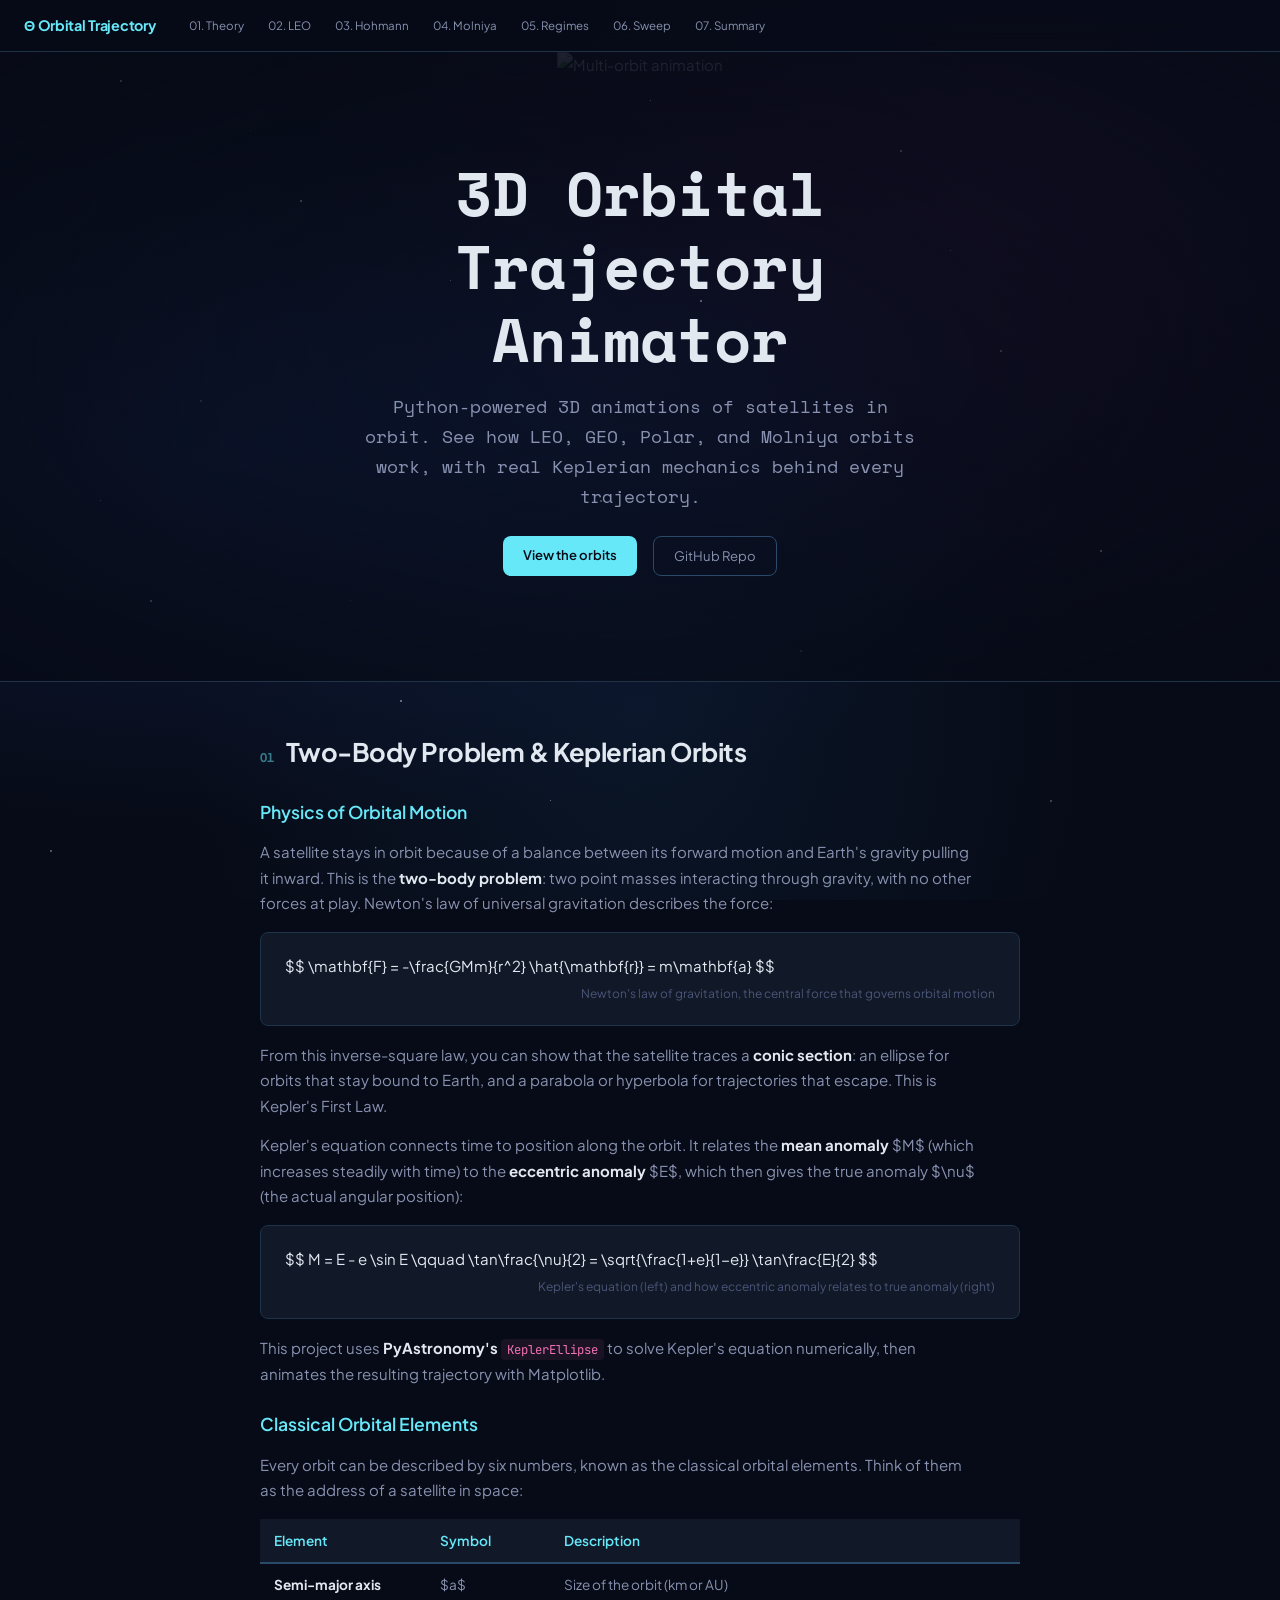
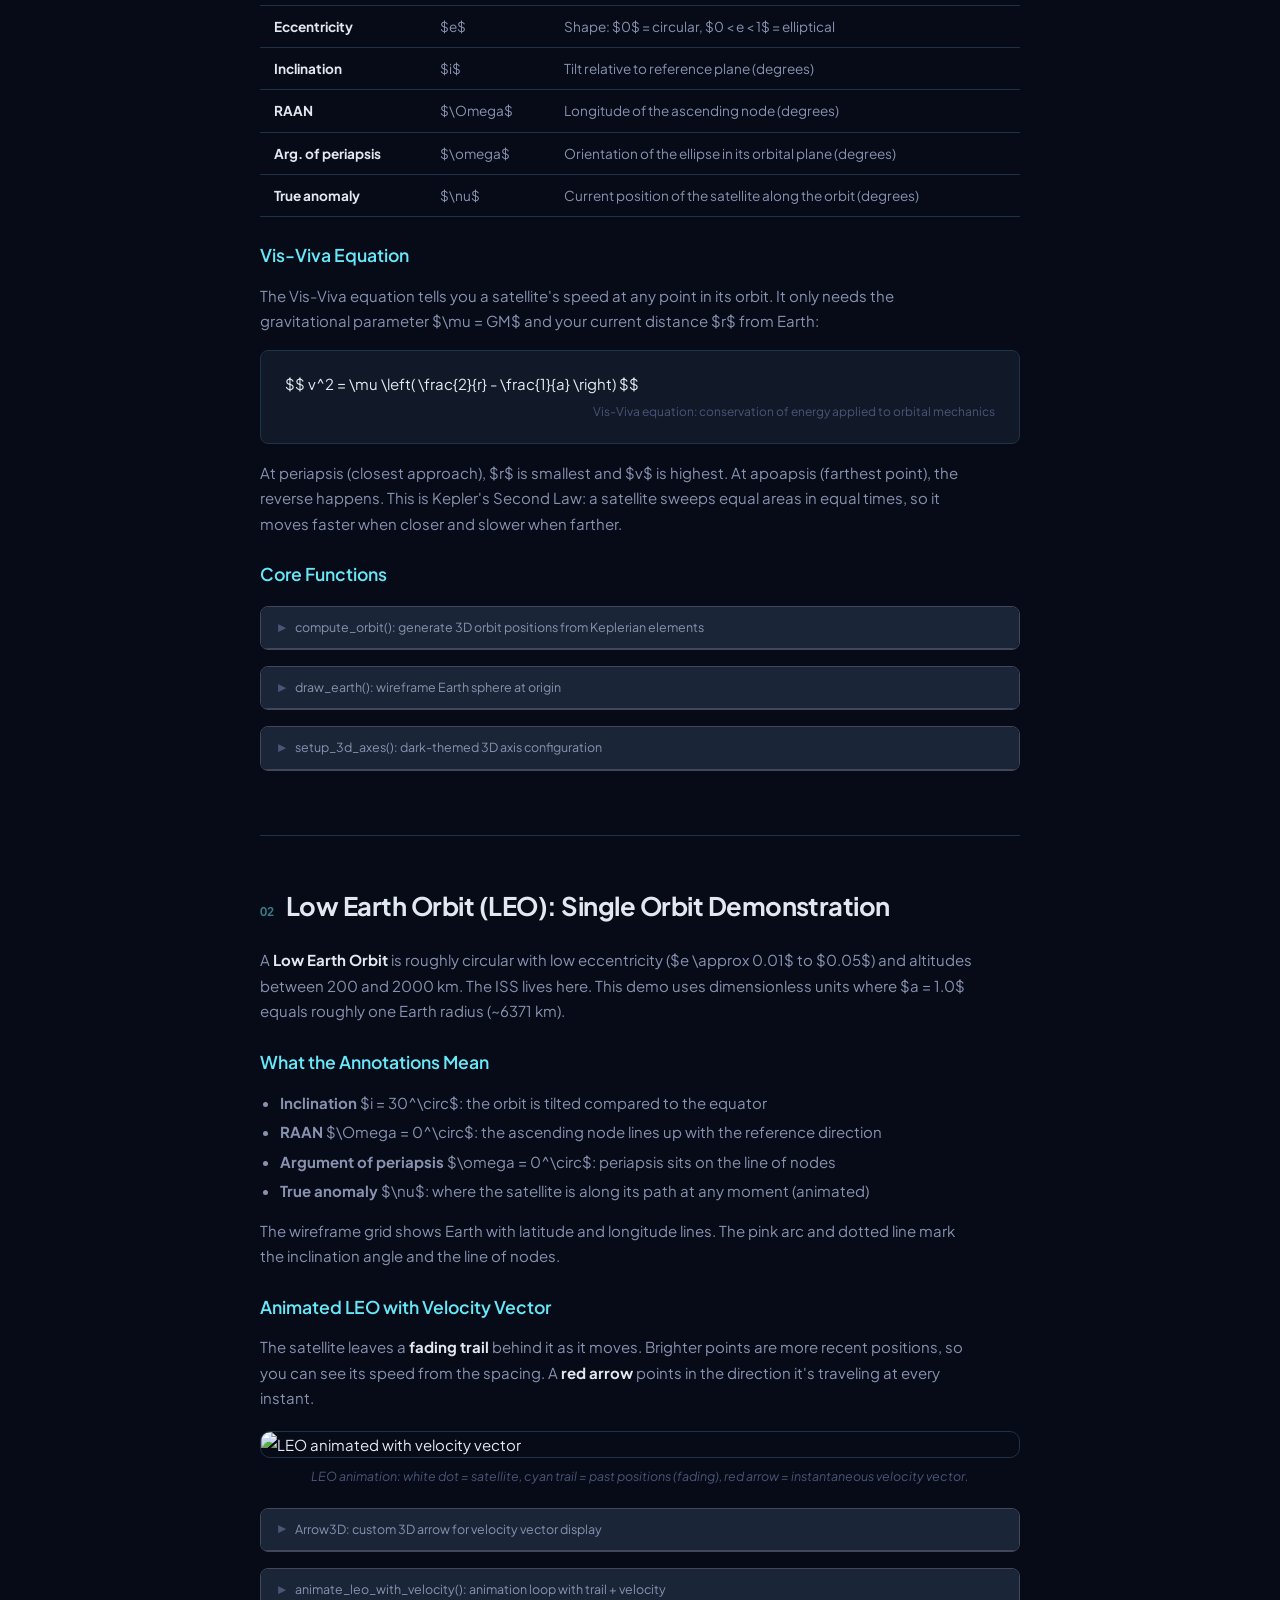
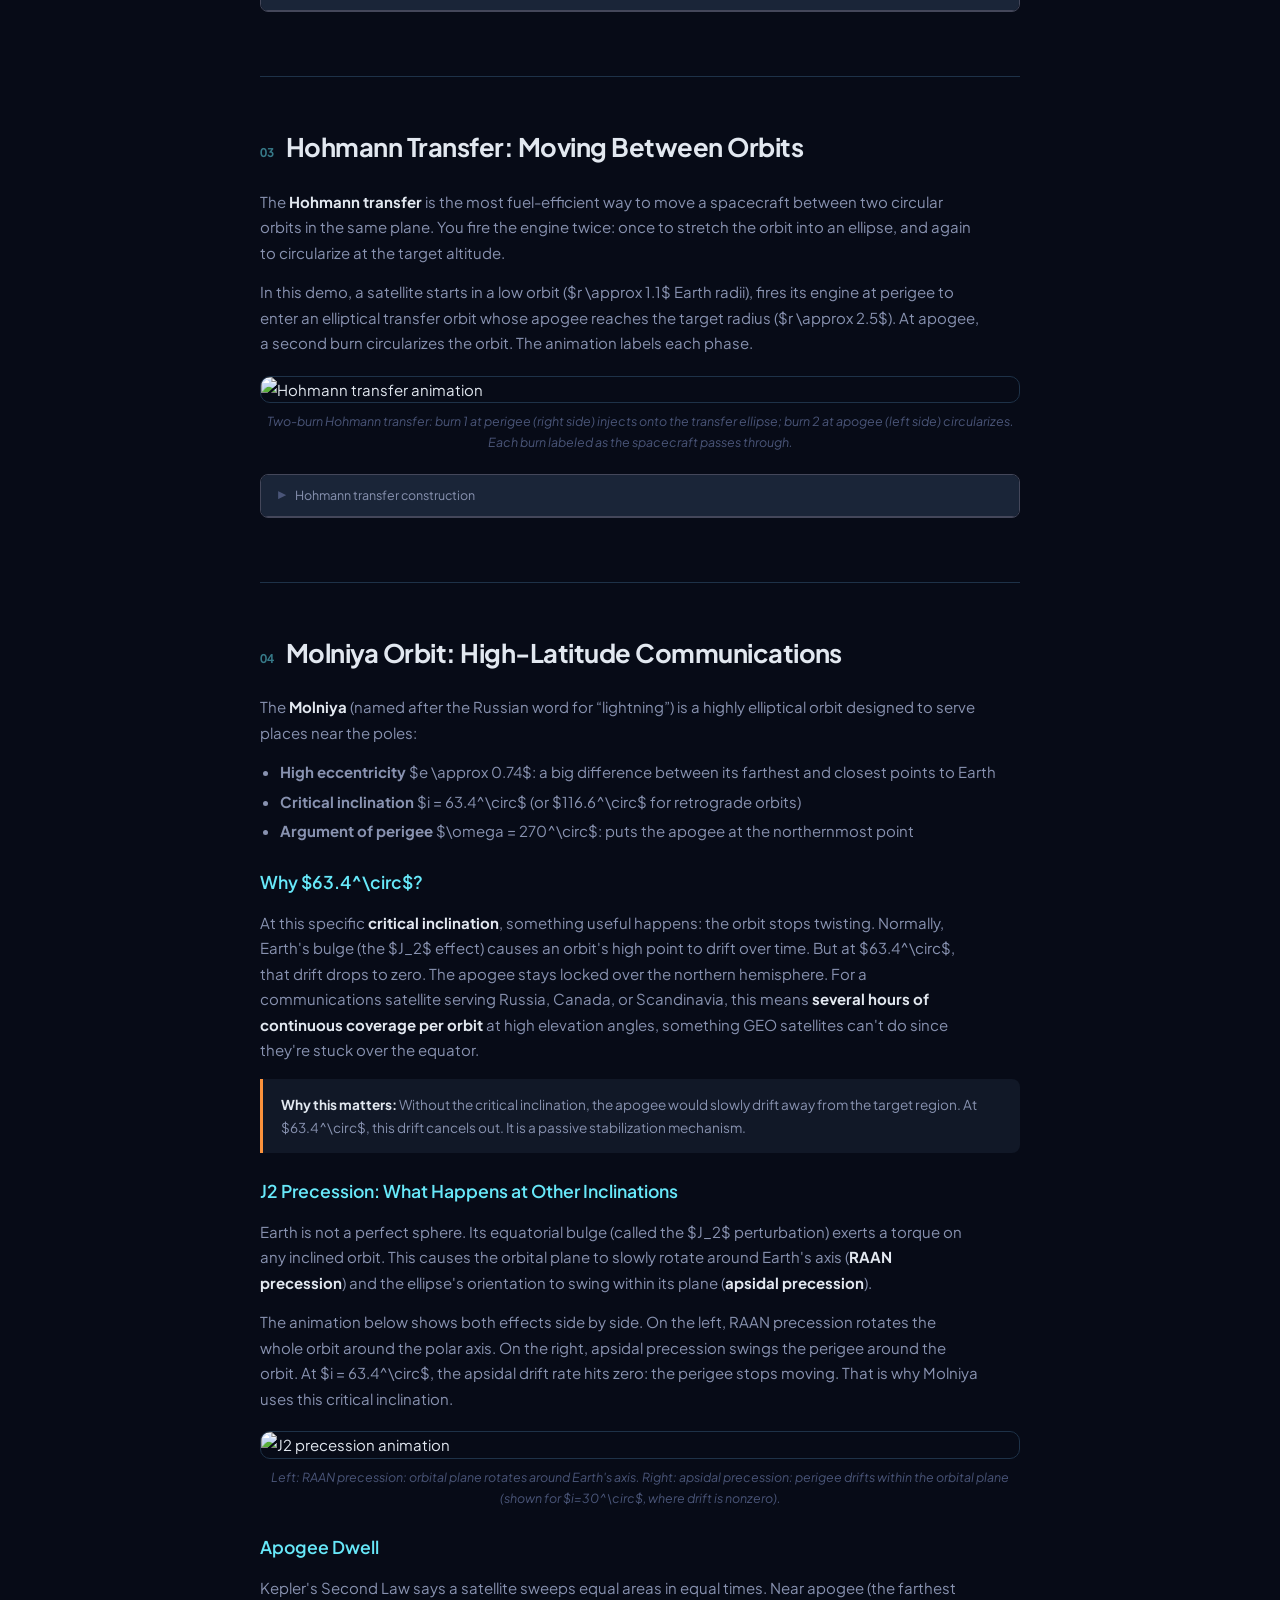
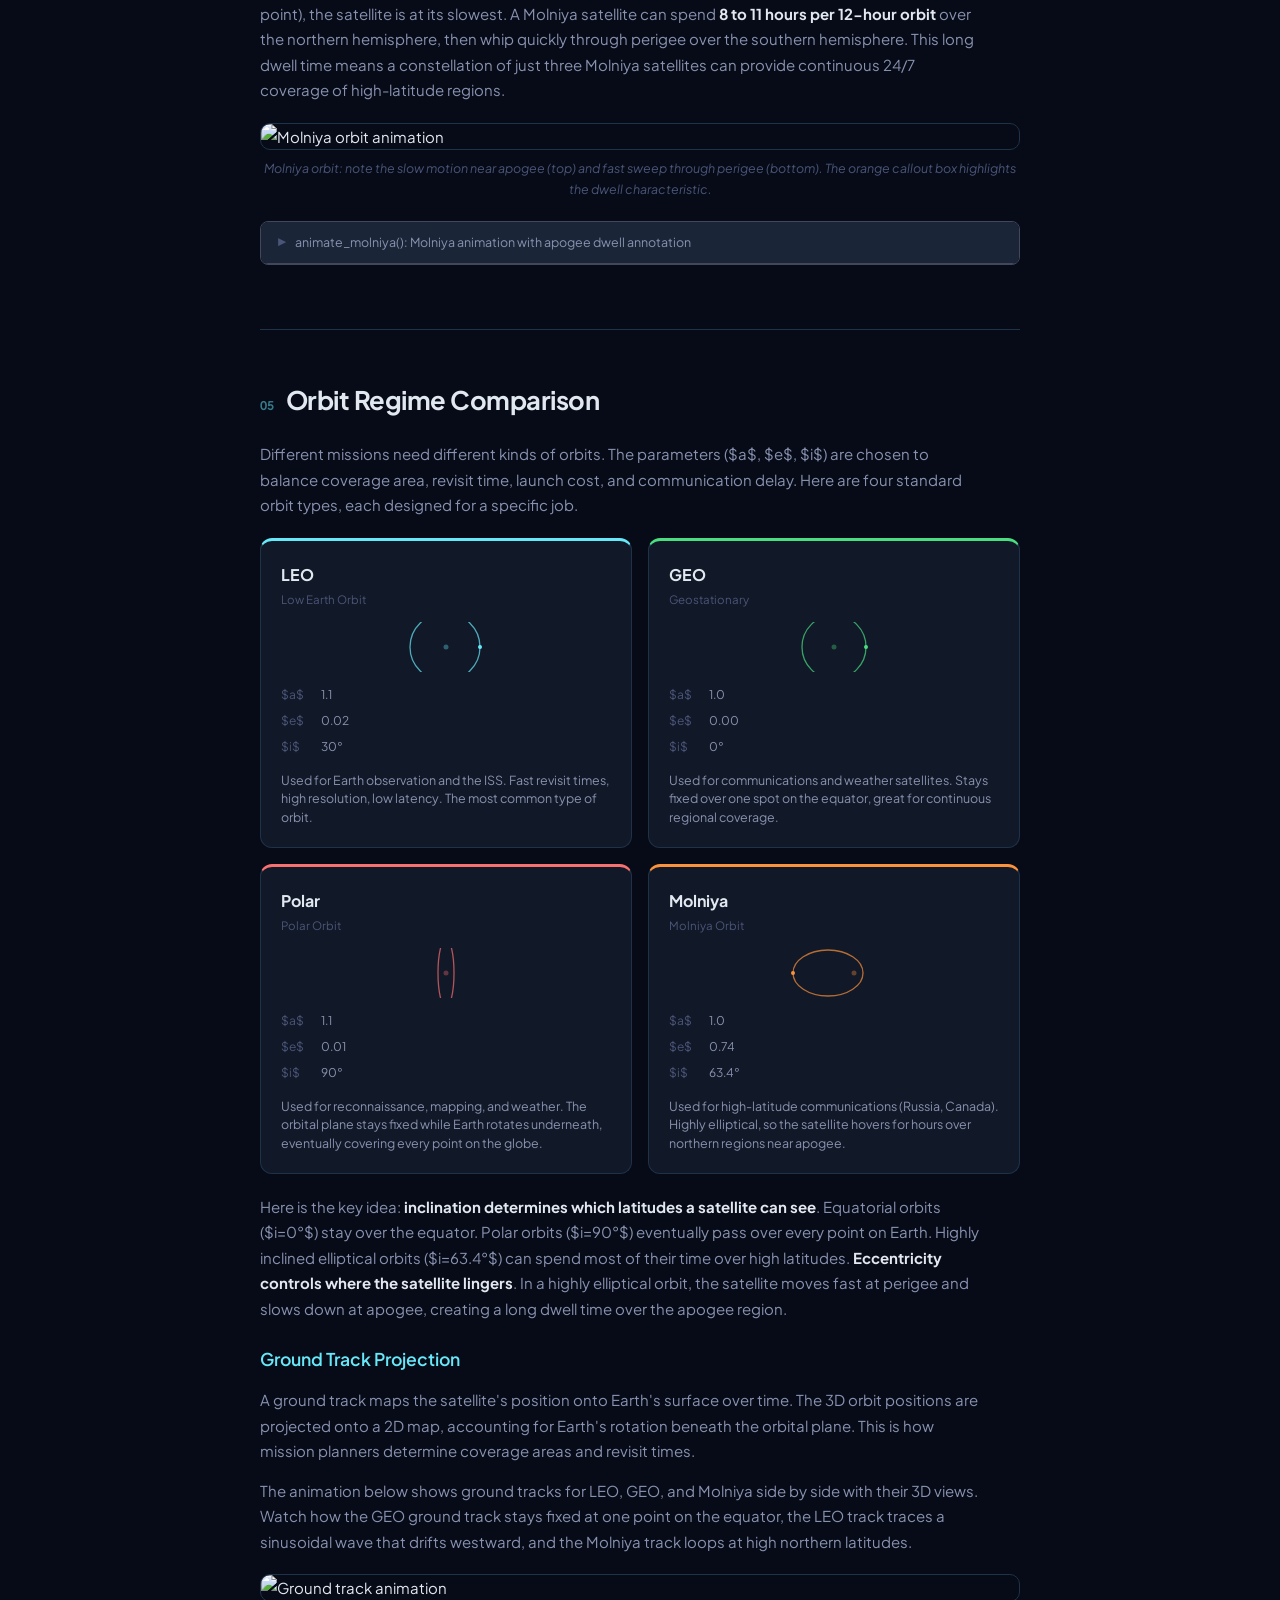
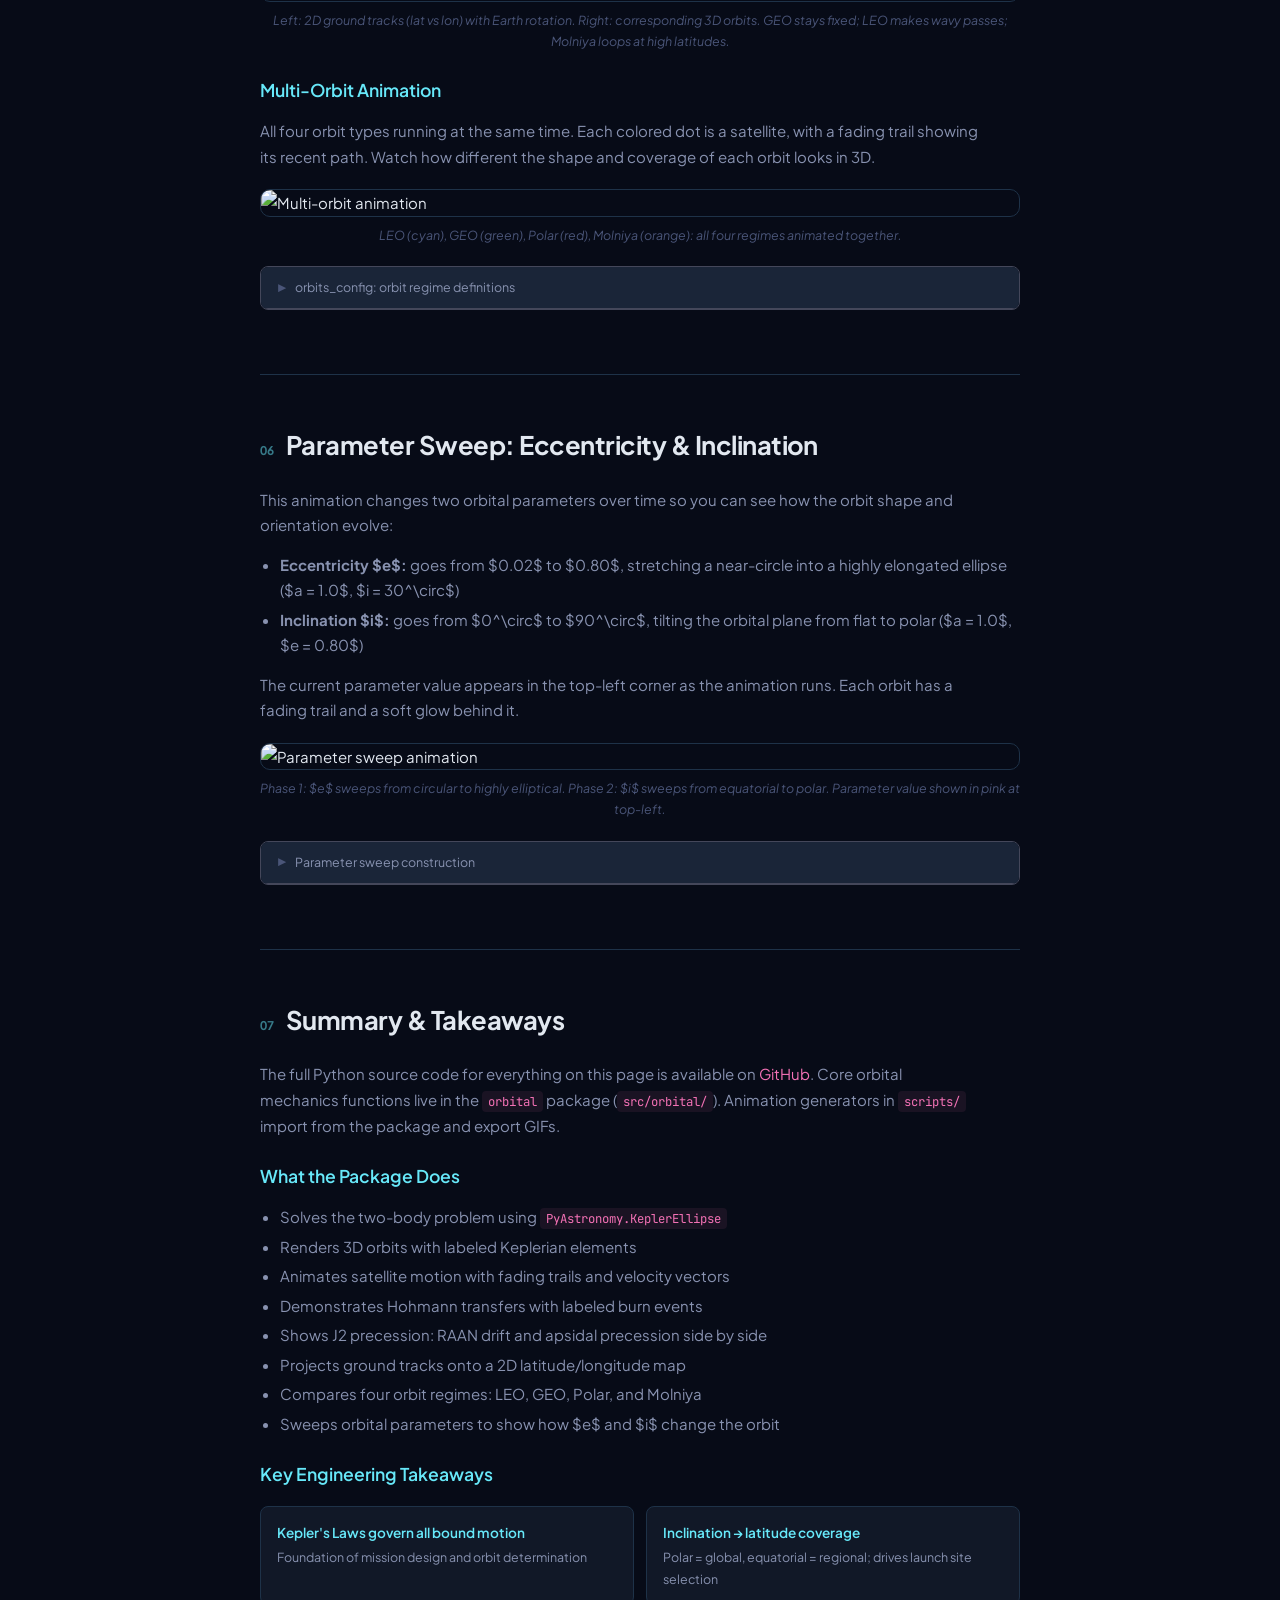
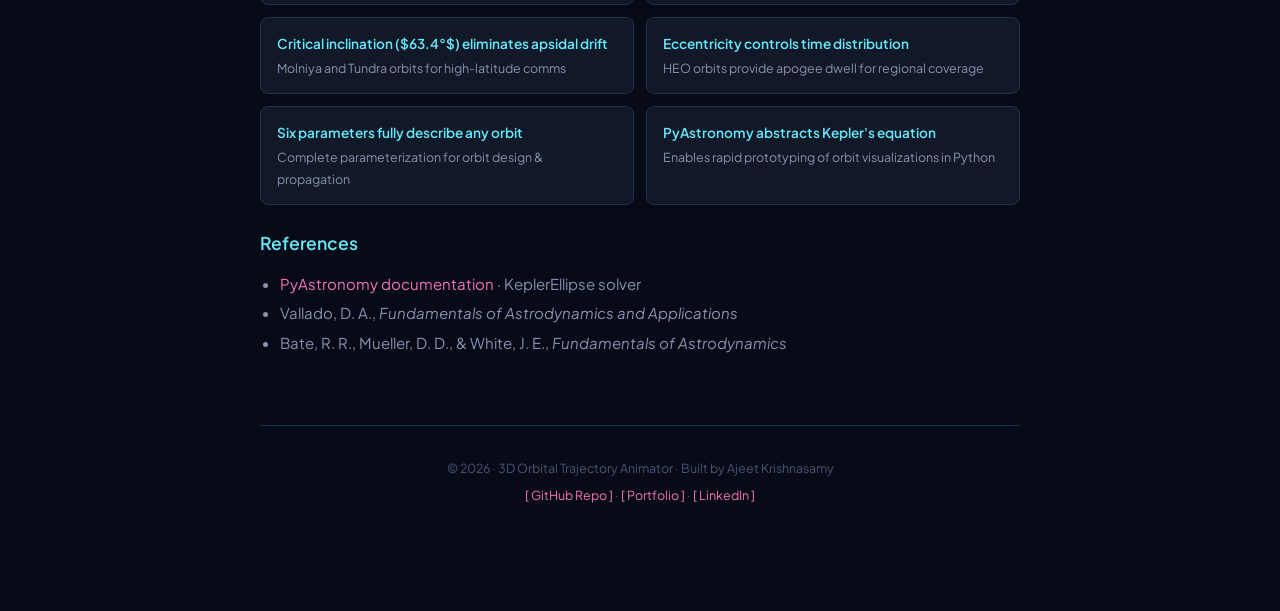
==== commit c299a90f: "updated site fonts" ====
--- a/docs/index.html
+++ b/docs/index.html
@@ -15,10 +15,10 @@
   <link rel="preconnect" href="https://fonts.googleapis.com">
   <link rel="preconnect" href="https://fonts.gstatic.com" crossorigin>
   <link
-    href="https://fonts.googleapis.com/css2?family=Inter:wght@400;500;600;700;800&family=JetBrains+Mono:wght@400;500;600&display=swap"
+    href="https://fonts.googleapis.com/css2?family=Plus+Jakarta+Sans:wght@400;500;600;700;800&family=JetBrains+Mono:wght@400;500;600&family=Space+Mono:wght@400;700&display=swap"
     rel="stylesheet">
   <link rel="stylesheet" href="https://cdn.jsdelivr.net/npm/katex@0.16.11/dist/katex.min.css">
-  <link rel="stylesheet" href="https://cdn.jsdelivr.net/npm/prismjs@1.29.0/themes/prism-tomorrow.min.css">
+  <link rel="stylesheet" href="https://cdn.jsdelivr.net/npm/prism-themes@1.9.0/themes/prism-dracula.min.css">
   <link rel="stylesheet" href="custom.css">
 </head>
 
--- a/docs/custom.css
+++ b/docs/custom.css
@@ -26,7 +26,7 @@
 html { scroll-behavior: smooth; }
 
 body {
-  font-family: 'Inter', -apple-system, BlinkMacSystemFont, 'Segoe UI', sans-serif;
+  font-family: 'Plus Jakarta Sans', -apple-system, BlinkMacSystemFont, 'Segoe UI', sans-serif;
   background: var(--bg-deep);
   color: var(--fg);
   line-height: 1.7;
@@ -290,15 +290,16 @@
 }
 
 .hero h1 {
+  font-family: 'Space Mono', monospace;
   font-size: clamp(2.2rem, 5vw, 3.8rem);
-  font-weight: 800;
-  letter-spacing: -0.02em;
-  line-height: 1.12;
+  font-weight: 700;
+  line-height: 1.2;
   margin-bottom: 16px;
   color: #e2e8f0;
 }
 
 .hero p {
+  font-family: 'Space Mono', monospace;
   font-size: 1.1rem;
   color: var(--fg-muted);
   max-width: 560px;
@@ -502,11 +503,9 @@
 
 /* ── Code Blocks ── */
 pre[class*="language-"] {
-  border-radius: 8px !important;
   font-size: 0.78rem !important;
   line-height: 1.6 !important;
   margin: 0 !important;
-  border: 1px solid var(--border) !important;
 }
 
 code[class*="language-"] {
@@ -518,7 +517,7 @@
   margin: 16px 0;
   border-radius: 8px;
   overflow: hidden;
-  border: 1px solid var(--border);
+  border: 1px solid #44475a;
   background: var(--bg-card);
 }
 
@@ -532,7 +531,7 @@
   font-size: 0.78rem;
   color: var(--fg-muted);
   user-select: none;
-  border-bottom: 1px solid var(--border);
+  border-bottom: 1px solid #44475a;
   transition: color 0.15s;
 }
 
@@ -556,16 +555,52 @@
 }
 
 details.code-block pre[class*="language-"] {
+  background: #282a36 !important;
   border: none !important;
   border-radius: 0 !important;
+  margin: 0 !important;
 }
 
 details.code-block .code-caption {
   padding: 8px 16px;
   font-size: 0.72rem;
   color: var(--fg-dim);
-  border-top: 1px solid var(--border);
+  border-top: 1px solid #44475a;
   background: var(--bg-surface);
+}
+
+/* ── Copy Button (Dracula) ── */
+.copy-to-clipboard-button {
+  font-family: 'JetBrains Mono', monospace !important;
+  font-size: 0.7rem !important;
+  position: absolute !important;
+  top: 8px !important;
+  right: 8px !important;
+  padding: 4px 10px !important;
+  background: #44475a !important;
+  color: #f8f8f2 !important;
+  border: 1px solid #6272a4 !important;
+  border-radius: 6px !important;
+  cursor: pointer !important;
+  opacity: 0.6 !important;
+  transition: opacity 0.2s, background 0.2s, color 0.2s !important;
+  z-index: 2 !important;
+  line-height: 1.4 !important;
+}
+
+.copy-to-clipboard-button:hover {
+  opacity: 1 !important;
+  background: #6272a4 !important;
+  color: #f8f8f2 !important;
+}
+
+.copy-to-clipboard-button[data-copy-state="copy-success"] {
+  color: #50fa7b !important;
+  border-color: #50fa7b !important;
+}
+
+pre:hover .copy-to-clipboard-button {
+  opacity: 0.85 !important;
 }
 
 /* inline code */
